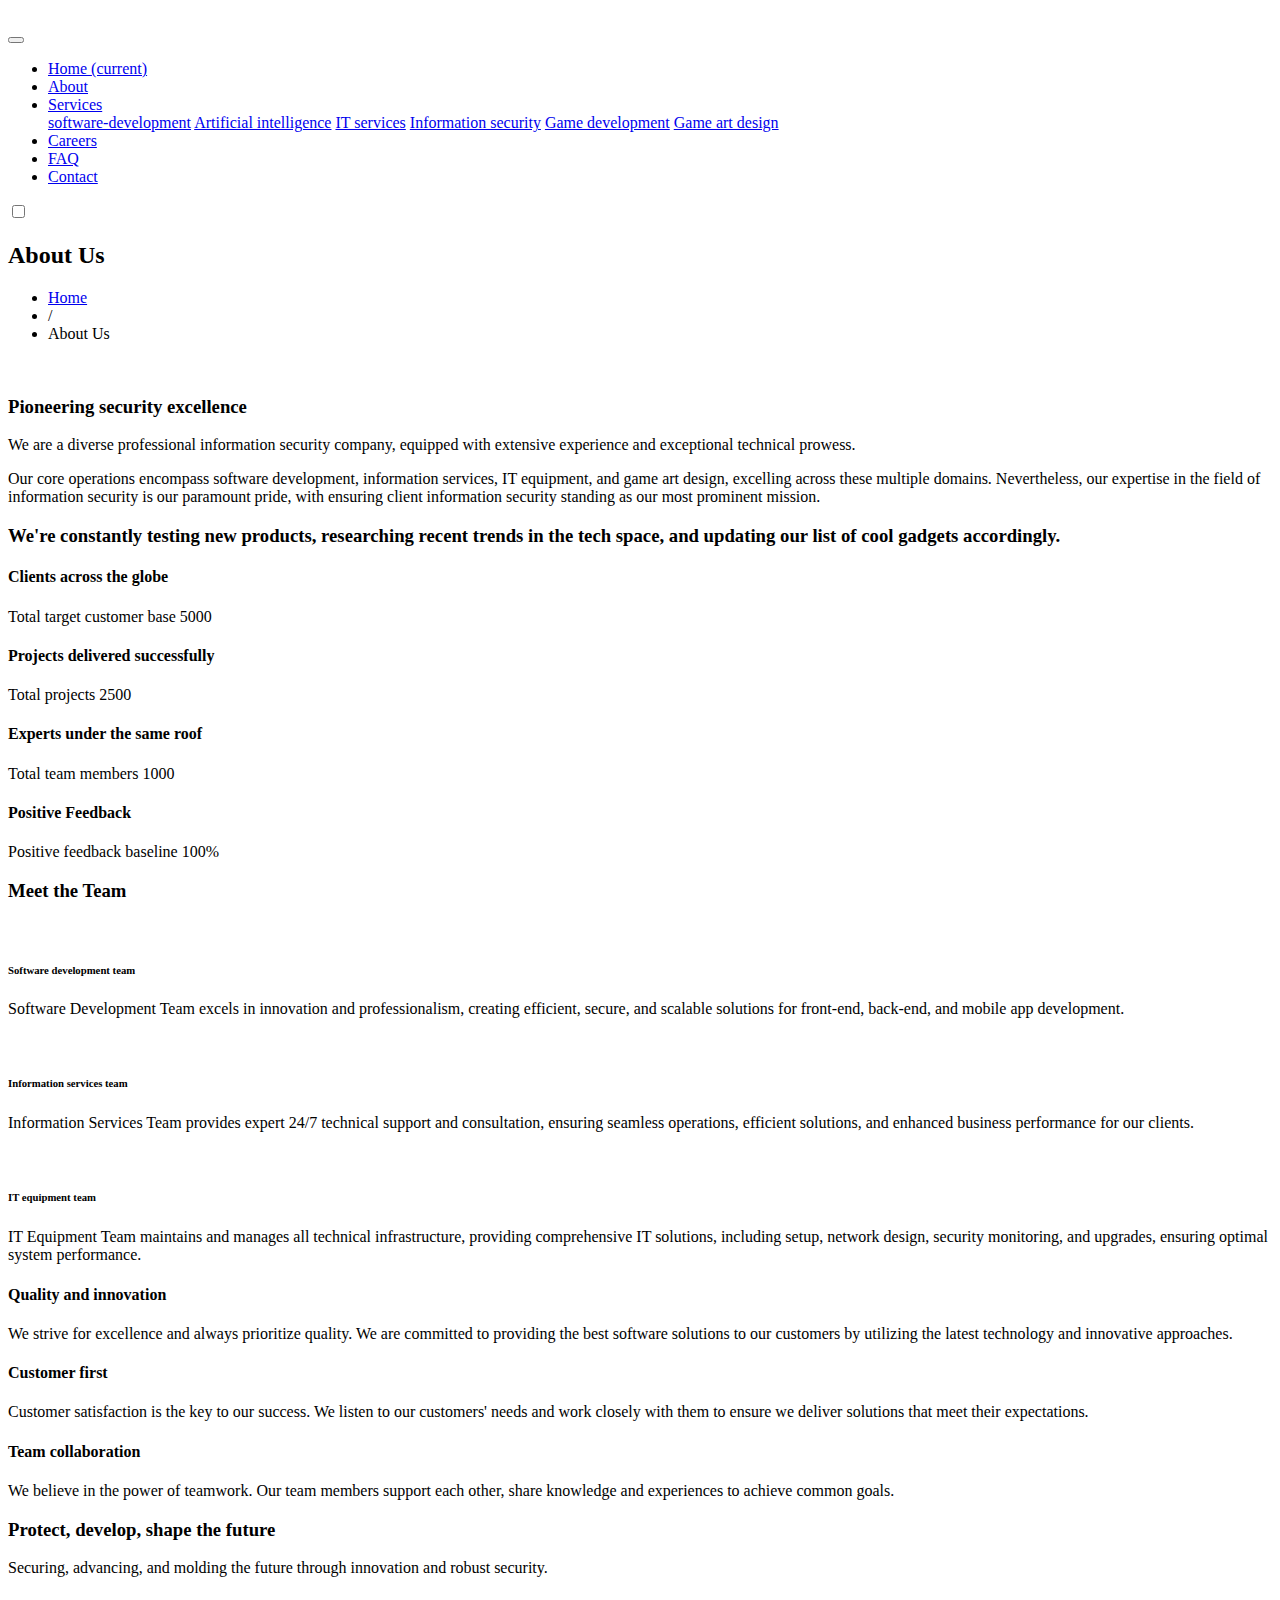
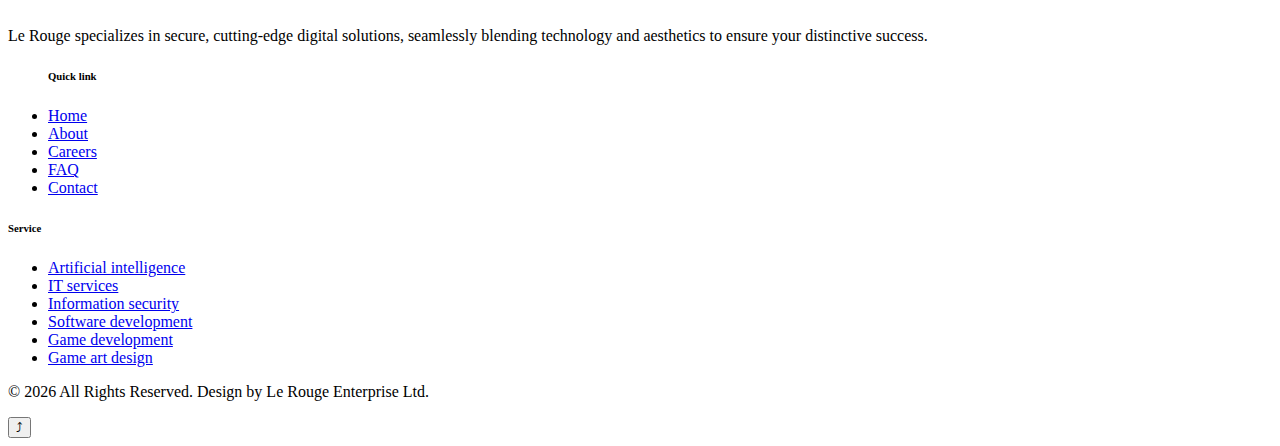
==== about.html @ d83780e4 "Add files via upload" ====
<!doctype html>
<html lang="en">
  <head>
    <!-- Required meta tags -->
    <meta charset="utf-8">
    <meta name="viewport" content="width=device-width, initial-scale=1, shrink-to-fit=no">

    <title>Le rouge enterprise ltd - About</title>
    <link rel="shortcut icon" type="image/x-icon" href="assets/images/favicon.png">
    <link href="https://fonts.googleapis.com/css2?family=Pacifico&display=swap" rel="stylesheet">
    <link href="https://fonts.googleapis.com/css2?family=Kumbh+Sans:wght@300;400;700&display=swap" rel="stylesheet">

    <!-- Template CSS -->
    <link rel="stylesheet" href="assets/css/style-liberty.css">
  </head>
  <body>
<!--header-->
<header id="site-header" class="fixed-top">
  <div class="container">
      <nav class="navbar navbar-expand-lg navbar-dark stroke">

        <div><a class="navbar-brand" href="index.html">
          <img src="assets/images/lr_logo.png" alt="">
          </a></div>

          <!-- if logo is image enable this   
<a class="navbar-brand" href="#index.html">
    <img src="image-path" alt="Your logo" title="Your logo" style="height:35px;" />
</a> -->
          <button class="navbar-toggler collapsed bg-gradient" type="button" data-toggle="collapse"
              data-target="#navbarTogglerDemo02" aria-controls="navbarTogglerDemo02" aria-expanded="false"
              aria-label="Toggle navigation">
              <span class="navbar-toggler-icon fa icon-expand fa-bars"></span>
              <span class="navbar-toggler-icon fa icon-close fa-times"></span>
              </span>
          </button>

          <div class="collapse navbar-collapse" id="navbarTogglerDemo02">
              <ul class="navbar-nav ml-auto mr-5">
                  <li class="nav-item @@home__active">
                      <a class="nav-link" href="index.html">Home <span class="sr-only">(current)</span></a>
                  </li>
                  <li class="nav-item active">
                      <a class="nav-link" href="about.html">About</a>
                  </li>
                  <!-- <li class="nav-item @@services__active">
                    <a class="nav-link" href="services.html">Services</a>
                </li> -->
                  <li class="nav-item dropdown @@services__active">
                      <a class="nav-link dropdown-toggle" href="services.html" id="navbarDropdown" role="button"
                      data-toggle="dropdown" aria-haspopup="true" aria-expanded="false">Services
                      <span class="fa fa-angle-down"></span>
                    </a>
                    <div class="dropdown-menu" aria-labelledby="navbarDropdown">
                      <a class="dropdown-item" href="software-development.html">software-development</a>
                      <a class="dropdown-item" href="artificial-intelligence.html">Artificial intelligence</a>
                       <a class="dropdown-item" href="IT-services.html">IT services</a>
                      <a class="dropdown-item" href="Information-security.html">Information security</a>
                      <a class="dropdown-item" href="game-development.html">Game development</a>
                      <a class="dropdown-item" href="game-art-design.html">Game art design</a>
                  </div>
                  </li>

                  <li class="nav-item @@Careers__active">
                    <a class="nav-link" href="careers.html">Careers</a>
                </li>
  
                <li class="nav-item @@FAQ__active">
                  <a class="nav-link" href="FAQ.html">FAQ</a>
              </li>
  
                    <li class="nav-item @@contact__active">
                        <a class="nav-link" href="contact.html">Contact</a>
                    </li>

                  <!-- <li class="nav-item dropdown @@pages__active">
                      <a class="nav-link dropdown-toggle" href="#" id="navbarDropdown" role="button"
                          data-toggle="dropdown" aria-haspopup="true" aria-expanded="false">
                          Pages <span class="fa fa-angle-down"></span>
                      </a>
                      <div class="dropdown-menu" aria-labelledby="navbarDropdown">
                          <a class="dropdown-item @@b__active" href="blog.html">Blog posts</a>
                          <a class="dropdown-item @@bs__active" href="blog-single.html">Blog single</a>
                           <a class="dropdown-item @@error__active" href="error.html">404</a>
                          <a class="dropdown-item" href="landing-single.html"> Landing page</a>
                      </div>
                  </li> -->

                 
                  <!-- <nav class="ml-lg-3">
                      <div class="search-bar">
                          <form action="#" method="GET" class="search">
                              <input type="search" class="search__input" name="search"
                                  placeholder="Search here.." onload="equalWidth()" required>
                              <span class="fa fa-search search__icon"></span>
                          </form>
                      </div>
                  </nav> -->
              </ul>
          </div>
          <!-- toggle switch for light and dark theme -->

          <div class="mobile-position">
              <nav class="navigation">
                  <div class="theme-switch-wrapper">
                      <label class="theme-switch" for="checkbox">
                          <input type="checkbox" id="checkbox">
                          <div class="mode-container py-1">
                              <i class="gg-sun"></i>
                              <i class="gg-moon"></i>
                          </div>
                      </label>
                  </div>
              </nav>
          </div>
          <!-- //toggle switch for light and dark theme -->
      </nav>
  </div>
</header>

<!--/header-->
<!-- about breadcrumb -->
<section class="w3l-about-breadcrumb">
    <div class="breadcrumb-bg breadcrumb-bg-about py-sm-5 pt-5 pb-4">
        <div class="container pt-lg-5 pt-md-3 py-lg-4 pb-md-3">
            <h2 class="title">About Us</h2>
            <ul class="breadcrumbs-custom-path mt-2">
                <li><a href="index.html">Home</a></li>
                <li class="mx-2">/ </li>
                <li class="active"> About Us </li>
            </ul>
        </div>
    </div>
</section>
<!-- //about breadcrumb -->
<!-- about page about section -->
<!-- <section class="w3l-aboutblock1" id="about">
    <div class="midd-w3 py-5">
        <div class="container py-lg-5 py-md-3 py-2">
            <div class="row">
                <div class="col-lg-6">
                  <div class="position-relative">
                    <img src="assets/images/about.jpg" alt="" class="radius-image-full img-fluid">
                </div>
                </div>
                
                <div class="col-lg-6 mb-lg-0 mb-md-5 mb-5 align-self">
                  <h3 class="title-big mx-0">Pioneering security excellence</h3>
                    <p class="mt-md-4 mt-3">We are a diverse professional information security company, equipped with extensive experience and exceptional technical prowess. </p>
                    <p class="mt-3">Our core operations encompass software development, information services, IT equipment, and game art design, excelling across these multiple domains. Nevertheless, our expertise in the field of information security is our paramount pride, with ensuring client information security standing as our most prominent mission.</p>
                    
               </div>
            </div>
        </div>
    </div>
</section> -->

<section class="w3l-servicesblock w3l-servicesblock1 py-5" id="services">
  <div class="container py-lg-5 py-md-4 py-2">
      <!-- <h3 class="title-big text-center mb-5"> What you will have</h3> -->
      <div class="row">
          <div class="col-lg-6 align-self pr-lg-4">
            <img src="assets/images/about.jpg" alt="" class="radius-image-full img-fluid">
          </div>
          <div class="col-lg-6 mt-lg-0 mt-5 pl-lg-4 align-self">
            <h3 class="title-big mx-0">Pioneering security excellence</h3>
            <p class="mt-md-4 mt-3">We are a diverse professional information security company, equipped with extensive experience and exceptional technical prowess. </p>
            <p class="mt-3">Our core operations encompass software development, information services, IT equipment, and game art design, excelling across these multiple domains. Nevertheless, our expertise in the field of information security is our paramount pride, with ensuring client information security standing as our most prominent mission.</p>
               <!-- <p class="mt-3">Pellen tesque libero ut justo,
                  ultrices in ligula. Semper at. Lorem init ipsum dolor sit amet elit. Dolor ipsum non velit,
                  culpa! Pellen tesque libero ut justo, ultrices in ligula amet dolor sit.</p> -->
          </div>
      </div>
  </div>
</section>
<!-- //about page about section -->
<!-- about page about section -->
<section class="w3l-aboutblock2" id="stats">
    <div class="midd-w3 py-5">
        <div class="container py-lg-5 py-md-3 py-2">
            <div class="row">
                <div class="col-lg-5 mb-lg-0 mb-md-5 mb-4 align-self">
                    <h3 class="title-left mx-0">We're constantly testing new products, researching recent trends in the tech space, and updating our list of cool gadgets accordingly.</h3>
                       <!-- <h4 class="mt-3">Targeted infoSec</h4>
                      <p>Leveraging deep information security expertise, we safeguard data and ensure uninterrupted business operations.</p>

                      <h4 class="mt-3">Diverse expertise</h4>
                      <p>Beyond information security, our offerings span software development, information services, IT equipment, and game art design, providing comprehensive support.</p>

                      <h4 class="pt-lg-2 mt-md-4 mt-3">Outstanding solutions</h4>
                      <p>Our experienced team is dedicated to delivering high-quality solutions tailored to individuals and businesses, guaranteeing customized excellence.</p> -->

                    <!-- <p class="pt-lg-2 mt-md-4 mt-3">Lorem ipsum viverra feugiat. Pellen tesque libero ut justo,
                        ultrices in ligula. Semper at tempufddfel. Lorem ipsum dolor sit amet
                        elit. Non quae, fugiat nihil ad. Lorem ipsum dolor sit amet. Lorem ipsum init
                        dolor sit, amet elit. Dolor ipsum non velit, culpa! elit ut et.</p>
                    <p class="mt-3">Pellen tesque libero ut justo,
                        ultrices in ligula. Semper at. Lorem init ipsum dolor sit amet elit. Dolor ipsum non velit,
                        culpa! Pellen tesque libero ut justo, ultrices in ligula amet dolor sit.</p> -->
                </div>

                <div class="col-lg-1"></div>

                <div class="col-lg-6">
                    <div class="position-relative">
                        <div class="progress-circles">

                            <div class="circle1">
                                <div class="mx-auto" id="progress" data-dimension="200" data-text="60%" data-fontsize="36"
                                    data-percent="60" data-fgcolor="#30B455" data-bgcolor="#eee" data-width="15"
                                    data-bordersize="5" data-animationstep="2"></div>
                                    <div><h4>Clients across the globe</h4>
                                <p class="text-center">Total target customer base 5000</p>
                            </div>
                          </div>

                            <div class="circle1">
                                <div class="mx-auto" id="progress1" data-dimension="200" data-text="80%" data-fontsize="36"
                                    data-percent="80" data-fgcolor="#30B455" data-bgcolor="#eee" data-width="15"
                                    data-bordersize="5" data-animationstep="2"></div>
                                    <div><h4>Projects delivered successfully</h4>
                                <p class="text-center">Total projects 2500</p>
                            </div>
                          </div>

                            <div class="circle1">
                                <div class="mx-auto" id="progress2" data-dimension="200" data-text="58%" data-fontsize="36"
                                    data-percent="58" data-fgcolor="#30B455" data-bgcolor="#eee" data-width="15"
                                    data-bordersize="5" data-animationstep="2"></div>
                                    <div><h4>Experts under the same roof</h4>
                                      <p class="text-center">Total team members 1000</p>
                            </div>
                          </div>

                            <div class="circle1">
                                <div id="progress3" data-dimension="200" data-text="98%" data-fontsize="36"
                                    data-percent="98" data-fgcolor="#30B455" data-bgcolor="#eee" data-width="15"
                                    data-bordersize="5" data-animationstep="2"></div>
                                    <div><h4>Positive Feedback</h4>
                                      <p class="text-center">Positive feedback baseline 100%</p>
                            </div>
                          </div>

                        </div>
                    </div>
                </div>
            </div>
        </div>
    </div>
</section>
<!-- //about page about section -->
<section class="w3l-team py-5" id="team">
    <div class="container py-lg-5 py-md-4 py-2">
        <h3 class="title-big text-center mx-0 mb-lg-5 mb-4">Meet the Team </h3>
        <div class="row team-row">
            <div class="col-lg-4 col-sm-6 team-wrap">
                <div class="team-member">
                    <div class="team-img">
                        <img src="assets/images/team1.png" alt="" class="img-fluid radius-image">
                        <!-- <div class="overlay">
                            <div class="team-details">
                                <p>
                                  With more than 20 years of experience in the field of software development, he is responsible for the company's operations and strategic planning, and strives to provide our customers with excellent solutions.
                                </p>
                                <div class="socials mt-4">
                                    <a href="#"><i class="fa fa-facebook"></i></a>
                                    <a href="#"><i class="fa fa-twitter"></i></a>
                                    <a href="#"><i class="fa fa-google-plus"></i></a>
                                    <a href="#"><i class="fa fa-envelope"></i></a>
                                </div>
                            </div>
                        </div> -->
                    </div>
                    <h6 class="team-title">Software development team</h6>
                    <p>Software Development Team excels in innovation and professionalism, creating efficient, secure, and scalable solutions for front-end, back-end, 
                      and mobile app development.

                    </p>
                </div>
            </div>
            <!-- end team member -->

            <div class="col-lg-4 col-sm-6 team-wrap mt-sm-0 mt-5">
                <div class="team-member">
                    <div class="team-img">
                        <img src="assets/images/team2.png" alt="" class="img-fluid radius-image">
                        <!-- <div class="overlay">
                            <div class="team-details text-center">
                                <p>
                                    Our web design team will spend time with our digital marketing team.
                                </p>
                                <div class="socials mt-4">
                                    <a href="#"><i class="fa fa-facebook"></i></a>
                                    <a href="#"><i class="fa fa-twitter"></i></a>
                                    <a href="#"><i class="fa fa-google-plus"></i></a>
                                    <a href="#"><i class="fa fa-envelope"></i></a>
                                </div>
                            </div>
                        </div> -->
                    </div>
                    <h6 class="team-title">Information services team</h6>
                    <p>Information Services Team provides expert 24/7 technical support and consultation, ensuring seamless operations, efficient solutions, and enhanced business performance for our clients.</p>
                </div>
            </div>
            <!-- end team member -->

            <div class="col-lg-4 col-sm-6 team-wrap mt-lg-0 mt-5">
                <div class="team-member last">
                    <div class="team-img">
                        <img src="assets/images/team3.png" alt="" class="img-fluid radius-image">
                    </div>
                    <h6 class="team-title">IT equipment team</h6>
                    <p>IT Equipment Team maintains and manages all technical infrastructure, providing comprehensive IT solutions, including setup, network design, security monitoring, and upgrades, ensuring optimal system performance.
                    </p>
                </div>
            </div>

            
            <!-- end team member -->

        </div>
    </div>
</section>


<!-- <section class="w3l-bottom-grids-6 py-5" style="background-color: #f8f9fa;" id="bottom">
  <div class="container py-lg-5 py-md-4 py-2">
      <div class="grids-area-hny main-cont-wthree-fea row">
          <div class="col-lg-4 col-md-6 grids-feature">
              <div class="area-box">
                 
                  <h4>Quality and innovation</h4>
                  <p class="">We strive for excellence and always prioritize quality. We are committed to providing the best software solutions to our customers by utilizing the latest technology and innovative approaches.</p>
              </div>
          </div>
          <div class="col-lg-4 col-md-6 grids-feature mt-md-0 mt-5">
              <div class="area-box">
                  <h4 class="title-head">Customer first</h4>
                  <p class="">Vivamus a ligula quam. Ut blandit eu leo non. Duis sed dolor amet ipsum primis in faucibus orci dolor sit et amet.</p>
              </div>
          </div>
          <div class="col-lg-4 col-md-6 grids-feature mt-lg-0 mt-5">
              <div class="area-box">
                  <h4>Team collaboration</h4>
                  <p class="">Vivamus a ligula quam. Ut blandit eu leo non. Duis sed dolor amet ipsum primis in faucibus orci dolor sit et amet.</p>
              </div>
          </div>
      </div>
  </div>
</section> -->

<section class="w3l-servicesblock py-5" id="moreservices">
  <div class="container py-lg-5 py-md-4 py-2">
      <!-- <h3 class="title-big text-center">Training and career development path</h3> -->
      <div class="grids-area-hny main-cont-wthree-fea row">
        
          <div class="col-lg-4 col-md-6 grids-feature pt-lg-4">
              <div class="area-box">
                  <span class="fa fa-balance-scale"></span>
                  <div class="area-box-info">
                      <h4>Quality and innovation</h4>
                      <p class="mt-sm-3 mt-2">We strive for excellence and always prioritize quality. We are committed to providing the best software solutions to our customers by utilizing the latest technology and innovative approaches.</p>
                  </div>
              </div>
          </div>
          <div class="col-lg-4 col-md-6 grids-feature pt-lg-4">
              <div class="area-box">
                  <span class="fa fa-thumbs-o-up "></span>
                  <div class="area-box-info">
                      <h4>Customer first</h4>
                      <p class="mt-sm-3 mt-2">Customer satisfaction is the key to our success. We listen to our customers' needs and work closely with them to ensure we deliver solutions that meet their expectations.</p>
                  </div>
              </div>
          </div>
          <div class="col-lg-4 col-md-6 grids-feature pt-lg-4">
              <div class="area-box">
                  <span class="fa fa-users "></span>
                  <div class="area-box-info">
                      <h4>Team collaboration</h4>
                      <p class="mt-sm-3 mt-2">We believe in the power of teamwork. Our team members support each other, share knowledge and experiences to achieve common goals.</p>
                  </div>
              </div>
          </div>
      </div>
  </div>
</section>


<section class="w3l-testimonials" id="vice-banner">
  <div class="midd-w3 py-7">
      <div class="container py-lg-5 py-md-3">
        <div class="container py-md-5 py-md-4 text-center">
          <div class="row">
            <div class="col-lg-9 col-md-10 mx-auto">
              <div class="subscribe mx-auto">
                <div class="header-section text-center mx-auto">
                  <h3 class="title-big">Protect, develop, shape the future</h3>
                  <p class="mt-2">Securing, advancing, and molding the future through innovation and robust security.</p>
                </div>
              </div>
            </div>
          </div>
        </div>
          </div>
      </div>
</section>


<!-- <section class="w3l-clients py-5" id="clients">
    <div class="call-w3 py-lg-5 py-md-4 py-2">
        <div class="container">
            <h3 class="title-big text-center">Our Clients</h3>
            <div class="company-logos text-center mt-sm-5 mt-4">
                <div class="row logos">
                    <div class="col-lg-2 col-md-3 col-4">
                        <img src="assets/images/brand1.png" alt="" class="img-fluid">
                    </div>
                    <div class="col-lg-2 col-md-3 col-4">
                        <img src="assets/images/brand2.png" alt="" class="img-fluid">
                    </div>
                    <div class="col-lg-2 col-md-3 col-4">
                        <img src="assets/images/brand3.png" alt="" class="img-fluid">
                    </div>
                    <div class="col-lg-2 col-md-3 col-4 mt-md-0 mt-4">
                        <img src="assets/images/brand4.png" alt="" class="img-fluid">
                    </div>
                    <div class="col-lg-2 col-md-3 col-4 mt-lg-0 mt-4">
                        <img src="assets/images/brand5.png" alt="" class="img-fluid">
                    </div>
                    <div class="col-lg-2 col-md-3 col-4 mt-lg-0 mt-4">
                        <img src="assets/images/brand6.png" alt="" class="img-fluid">
                    </div>
                    <div class="col-lg-2 col-md-3 col-4 mt-4">
                        <img src="assets/images/brand3.png" alt="" class="img-fluid">
                    </div>
                    <div class="col-lg-2 col-md-3 col-4 mt-4">
                        <img src="assets/images/brand6.png" alt="" class="img-fluid">
                    </div>
                    <div class="col-lg-2 col-md-3 col-4 mt-4">
                        <img src="assets/images/brand5.png" alt="" class="img-fluid">
                    </div>
                    <div class="col-lg-2 col-md-3 col-4 mt-4">
                        <img src="assets/images/brand1.png" alt="" class="img-fluid">
                    </div>
                    <div class="col-lg-2 col-md-3 col-4 mt-4">
                        <img src="assets/images/brand2.png" alt="" class="img-fluid">
                    </div>
                    <div class="col-lg-2 col-md-3 col-4 mt-4">
                        <img src="assets/images/brand4.png" alt="" class="img-fluid">
                    </div>
                </div>
            </div>
        </div>
    </div>
</section> -->
  <!-- footer -->
  <section class="w3l-footer-29-main">
    <div class="footer-29 py-5">
      <div class="container py-lg-4">
        <div class="row footer-top-29">
          <div class="col-lg-3 col-md-6 col-sm-7 footer-list-29 footer-1 pr-lg-5">
            <div class="footer-logo mb-4">
             <a class="navbar-brand" href="index.html">
                <img src="assets/images/lr_logo_w.png" alt="">
                </a>
              <!-- <a class="navbar-brand" href="index.html">
                Web service</a> -->
            </div>
           
            <!-- <div class="main-social-footer-29 mt-4">
              <a href="#facebook" class="facebook"><span class="fa fa-facebook"></span></a>
              <a href="#twitter" class="twitter"><span class="fa fa-twitter"></span></a>
              <a href="#instagram" class="instagram"><span class="fa fa-instagram"></span></a>
              <a href="#linkedin" class="linkedin"><span class="fa fa-linkedin"></span></a>
            </div> -->
          </div>

          <div class="col-lg-4 col-md-6 col-sm-7 footer-list-29 footer-1 pr-lg-5">
            <p>Le Rouge specializes in secure, cutting-edge digital solutions, seamlessly blending technology and aesthetics to ensure your distinctive success.</p>
          </div>

          <div class="col-lg-2 col-md-6 col-sm-5 col-6 footer-list-29 footer-2 mt-sm-0 mt-5">
            <ul>
              <h6 class="footer-title-29">Quick link</h6>
              <li><a href="index.html">Home</a></li>
              <li><a href="about.html"> About</a></li>
              <li><a href="careers.html">Careers</a></li>
              <li><a href="FAQ.html">FAQ</a></li>
              <li><a href="contact.html">Contact</a></li>
            </ul>
          </div>

          <div class="col-lg-3 col-md-6 col-sm-5 col-6 footer-list-29 footer-3 mt-lg-0 mt-5">
            <h6 class="footer-title-29">Service</h6>
            <ul>
              <li><a href="artificial-intelligence.html">Artificial intelligence</a></li>
              <li><a href="IT-services.html">IT services</a></li>
              <li><a href="Information-security.html">Information security</a></li>
              <li><a href="software-development.html">Software development</a></li>
              <li><a href="game-development.html">Game development</a></li>
              <li><a href="game-art-design.html">Game art design</a></li>
            </ul>
          </div>
    </div>
  </div></div>
  <!-- copyright -->
  <section class="w3l-copyright text-center">
    <div class="container">
      <p>
        ©
        <script>document.write(new Date().getFullYear())</script>
        All Rights Reserved. Design by Le Rouge Enterprise Ltd.</p>
      <!-- <p class="copy-footer-29">© Web Service. All rights reserved. <a target="_blank" href="http://www.mobanwang.com/" title="网页模板">网页模板</a></p> -->
    </div>

    <!-- move top -->
    <button onclick="topFunction()" id="movetop" title="Go to top">
      &#10548;
    </button>
    <script>
      // When the user scrolls down 20px from the top of the document, show the button
      window.onscroll = function () {
        scrollFunction()
      };

      function scrollFunction() {
        if (document.body.scrollTop > 20 || document.documentElement.scrollTop > 20) {
          document.getElementById("movetop").style.display = "block";
        } else {
          document.getElementById("movetop").style.display = "none";
        }
      }

      // When the user clicks on the button, scroll to the top of the document
      function topFunction() {
        document.body.scrollTop = 0;
        document.documentElement.scrollTop = 0;
      }
    </script>
    <!-- /move top -->
  </section>
  <!-- //copyright -->
</section>
<!-- //footer -->

  <script src="assets/js/jquery-3.3.1.min.js"></script> <!-- Common jquery plugin -->

  <script src="assets/js/theme-change.js"></script><!-- theme switch js (light and dark)-->

<script src="assets/js/circles.js"></script>

<!-- owlcarousel -->
<script src="assets/js/owl.carousel.js"></script>

<!-- script for tesimonials carousel slider -->
<script>
  $(document).ready(function () {
    $("#owl-demo1").owlCarousel({
      loop: true,
      nav: false,
      margin: 50,
      responsiveClass: true,
      responsive: {
        0: {
          items: 1,
          nav: false
        },
        992: {
          items: 2,
          nav: false
        }
      }
    })
  })
</script>
<!-- //script for tesimonials carousel slider -->

  <!-- faq -->
  <script>
    const items = document.querySelectorAll(".accordion button");

    function toggleAccordion() {
      const itemToggle = this.getAttribute('aria-expanded');

      for (i = 0; i < items.length; i++) {
        items[i].setAttribute('aria-expanded', 'false');
      }

      if (itemToggle == 'false') {
        this.setAttribute('aria-expanded', 'true');
      }
    }

    items.forEach(item => item.addEventListener('click', toggleAccordion));
  </script>
  <!-- //faq -->

  <!--/MENU-JS-->
  <script>
    $(window).on("scroll", function () {
      var scroll = $(window).scrollTop();

      if (scroll >= 80) {
        $("#site-header").addClass("nav-fixed");
      } else {
        $("#site-header").removeClass("nav-fixed");
      }
    });

    //Main navigation Active Class Add Remove
    $(".navbar-toggler").on("click", function () {
      $("header").toggleClass("active");
    });
    $(document).on("ready", function () {
      if ($(window).width() > 991) {
        $("header").removeClass("active");
      }
      $(window).on("resize", function () {
        if ($(window).width() > 991) {
          $("header").removeClass("active");
        }
      });
    });
  </script>
  <!--//MENU-JS-->

  <!-- disable body scroll which navbar is in active -->
  <script>
    $(function () {
      $('.navbar-toggler').click(function () {
        $('body').toggleClass('noscroll');
      })
    });
  </script>
  <!-- //disable body scroll which navbar is in active -->

  <!--bootstrap-->
  <script src="assets/js/bootstrap.min.js"></script>
  <!-- //bootstrap-->

  
</body>

  </html>
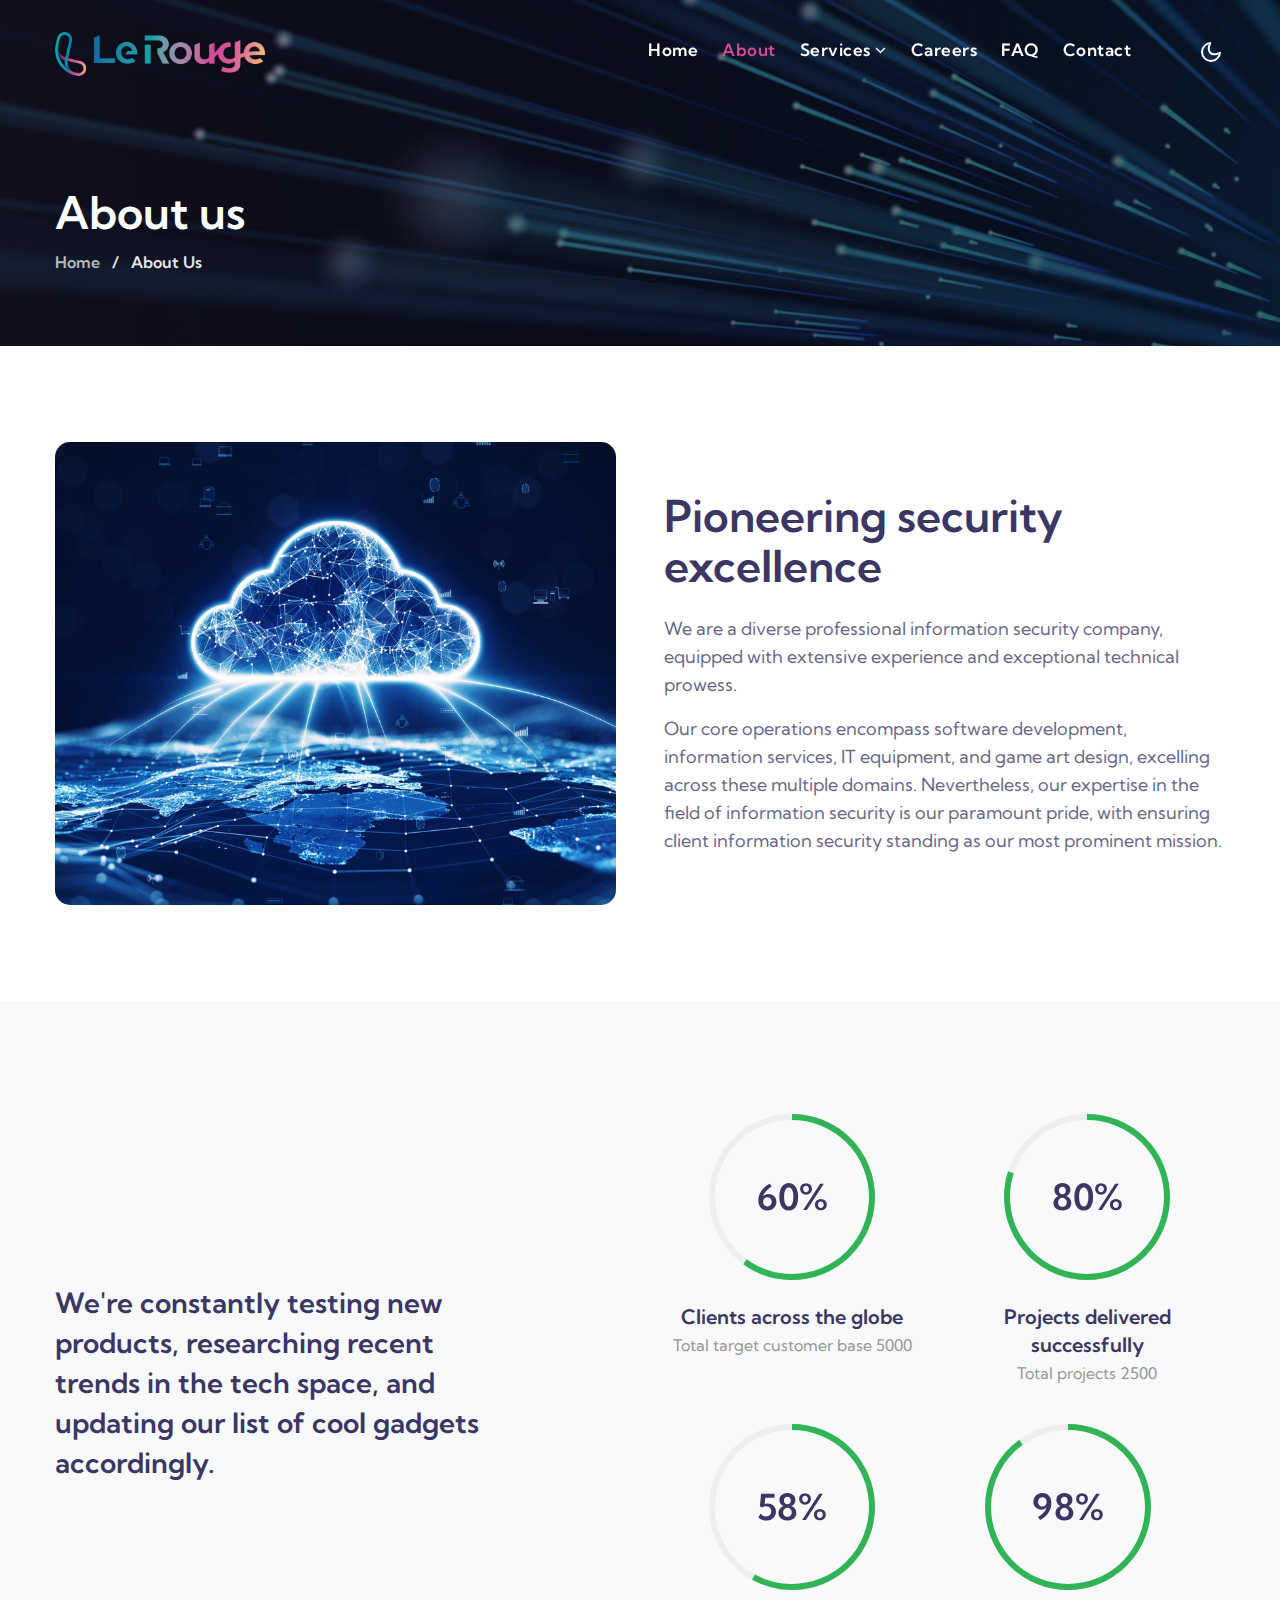
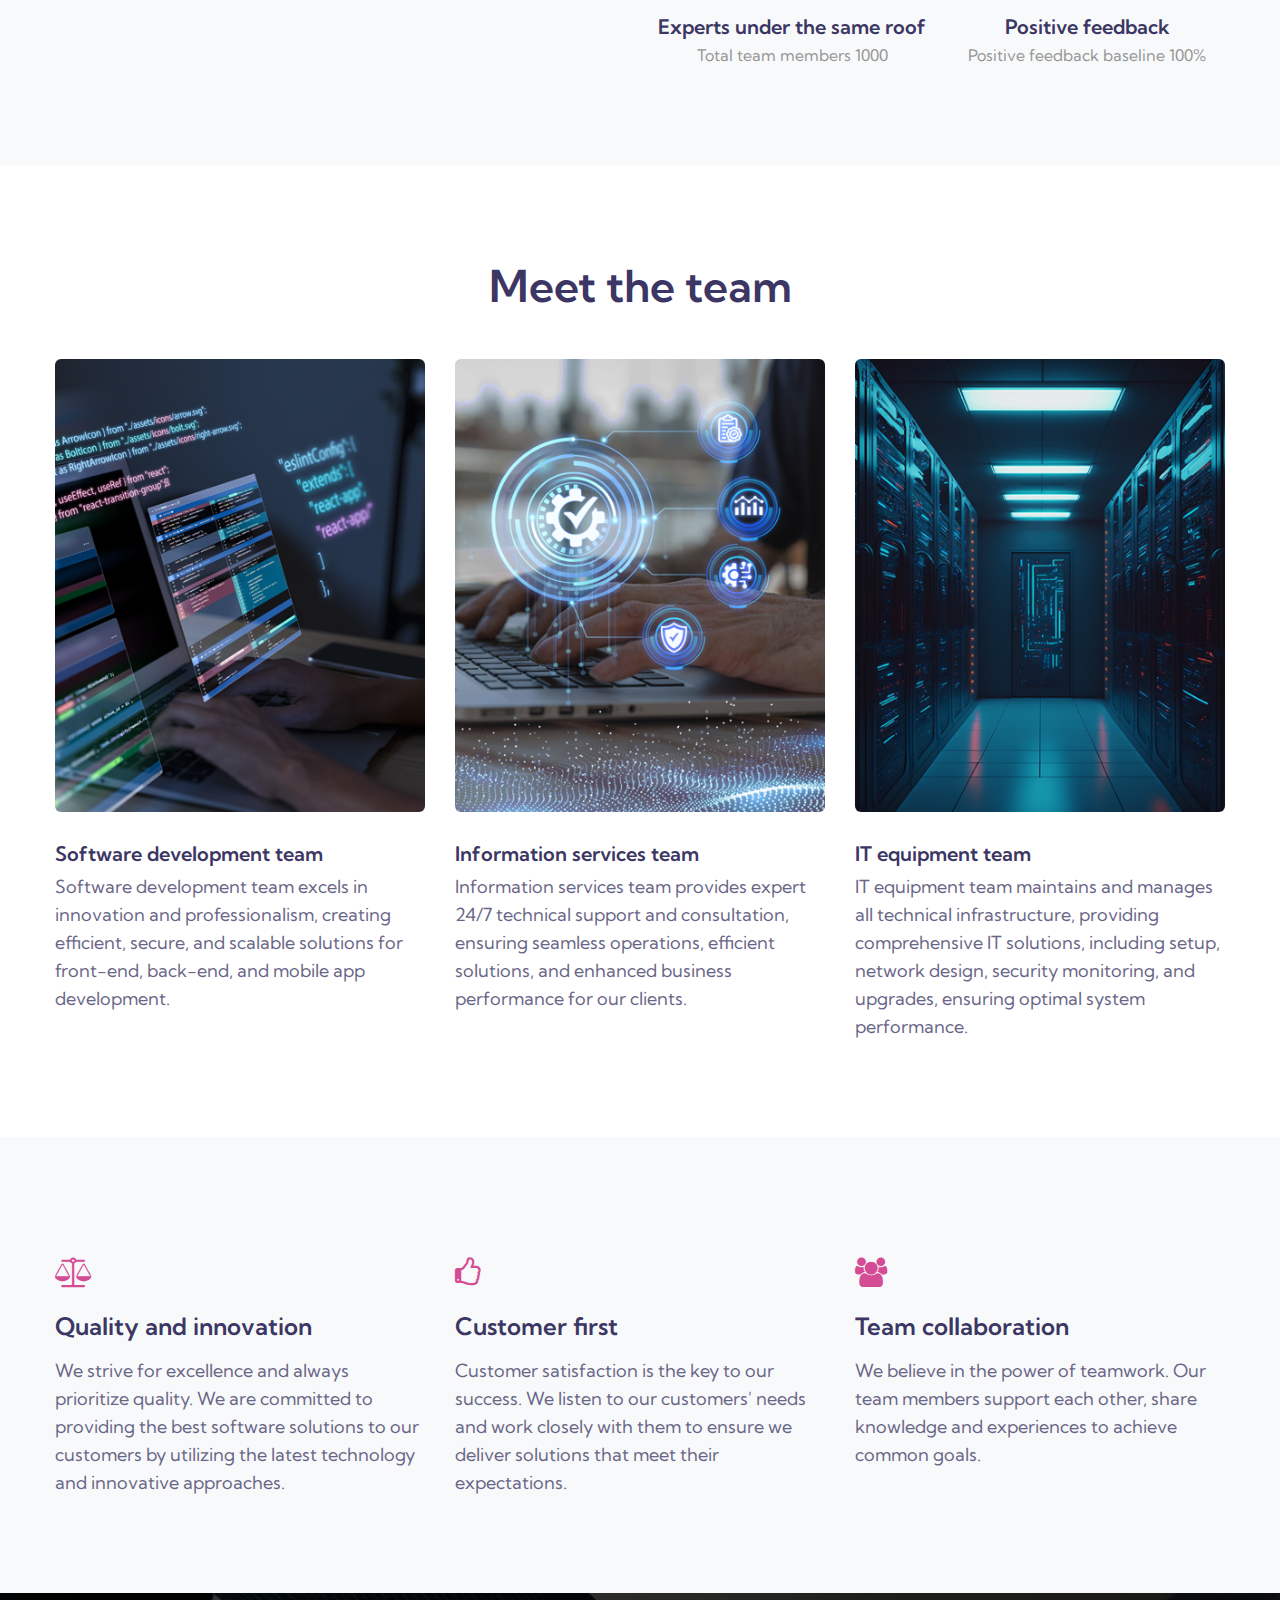
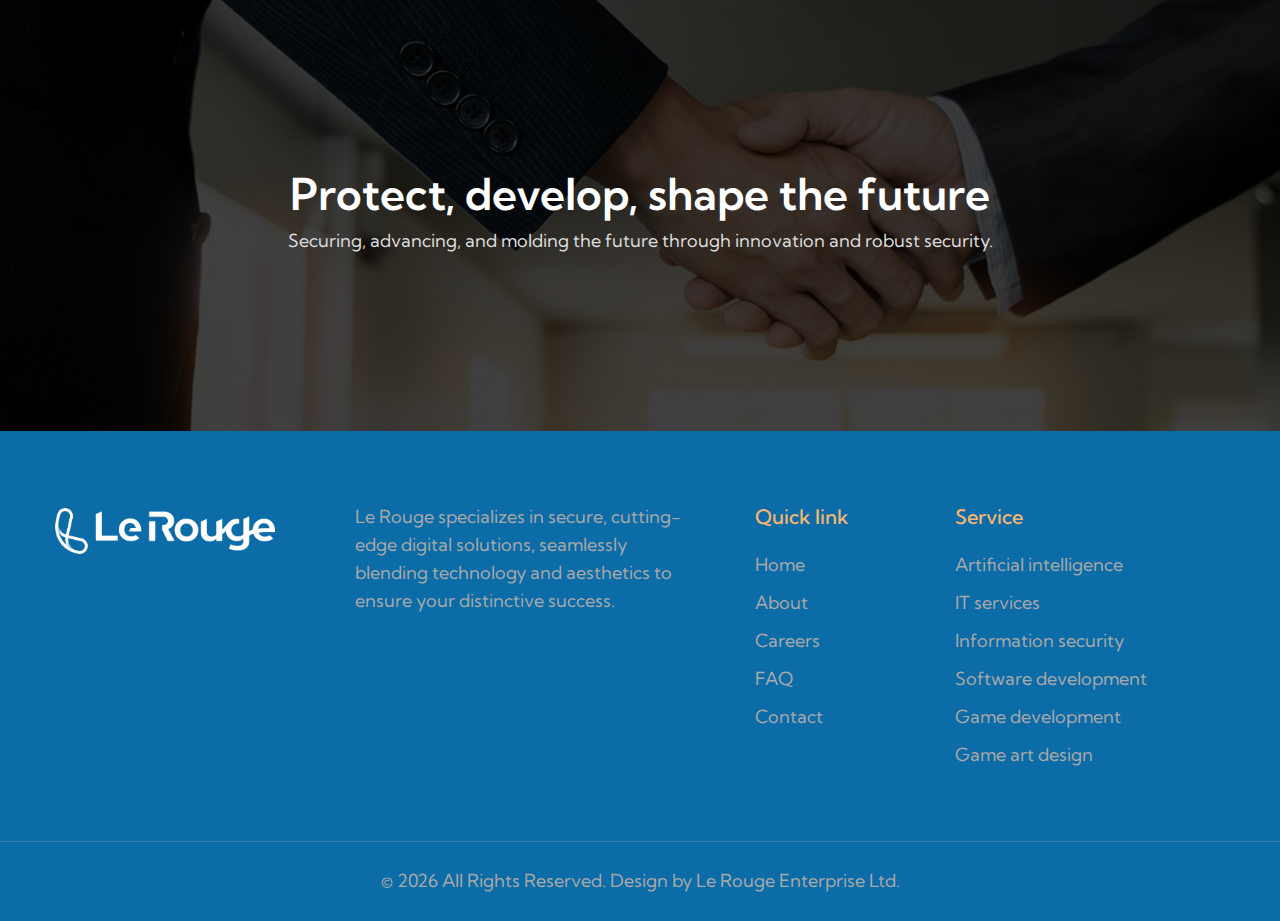
==== commit 25ae9a47: "Add files via upload" ====
--- a/about.html
+++ b/about.html
@@ -52,10 +52,10 @@
                       <span class="fa fa-angle-down"></span>
                     </a>
                     <div class="dropdown-menu" aria-labelledby="navbarDropdown">
-                      <a class="dropdown-item" href="software-development.html">software-development</a>
                       <a class="dropdown-item" href="artificial-intelligence.html">Artificial intelligence</a>
-                       <a class="dropdown-item" href="IT-services.html">IT services</a>
+                      <a class="dropdown-item" href="IT-services.html">IT services</a>
                       <a class="dropdown-item" href="Information-security.html">Information security</a>
+                      <a class="dropdown-item" href="software-development.html">Software development</a>
                       <a class="dropdown-item" href="game-development.html">Game development</a>
                       <a class="dropdown-item" href="game-art-design.html">Game art design</a>
                   </div>
@@ -123,11 +123,11 @@
 <section class="w3l-about-breadcrumb">
     <div class="breadcrumb-bg breadcrumb-bg-about py-sm-5 pt-5 pb-4">
         <div class="container pt-lg-5 pt-md-3 py-lg-4 pb-md-3">
-            <h2 class="title">About Us</h2>
+            <h2 class="title">About us</h2>
             <ul class="breadcrumbs-custom-path mt-2">
                 <li><a href="index.html">Home</a></li>
                 <li class="mx-2">/ </li>
-                <li class="active"> About Us </li>
+                <li class="active"> About us </li>
             </ul>
         </div>
     </div>
@@ -236,7 +236,7 @@
                                 <div id="progress3" data-dimension="200" data-text="98%" data-fontsize="36"
                                     data-percent="98" data-fgcolor="#30B455" data-bgcolor="#eee" data-width="15"
                                     data-bordersize="5" data-animationstep="2"></div>
-                                    <div><h4>Positive Feedback</h4>
+                                    <div><h4>Positive feedback</h4>
                                       <p class="text-center">Positive feedback baseline 100%</p>
                             </div>
                           </div>
@@ -251,7 +251,7 @@
 <!-- //about page about section -->
 <section class="w3l-team py-5" id="team">
     <div class="container py-lg-5 py-md-4 py-2">
-        <h3 class="title-big text-center mx-0 mb-lg-5 mb-4">Meet the Team </h3>
+        <h3 class="title-big text-center mx-0 mb-lg-5 mb-4">Meet the team </h3>
         <div class="row team-row">
             <div class="col-lg-4 col-sm-6 team-wrap">
                 <div class="team-member">
@@ -272,7 +272,7 @@
                         </div> -->
                     </div>
                     <h6 class="team-title">Software development team</h6>
-                    <p>Software Development Team excels in innovation and professionalism, creating efficient, secure, and scalable solutions for front-end, back-end, 
+                    <p>Software development team excels in innovation and professionalism, creating efficient, secure, and scalable solutions for front-end, back-end, 
                       and mobile app development.
 
                     </p>
@@ -299,7 +299,7 @@
                         </div> -->
                     </div>
                     <h6 class="team-title">Information services team</h6>
-                    <p>Information Services Team provides expert 24/7 technical support and consultation, ensuring seamless operations, efficient solutions, and enhanced business performance for our clients.</p>
+                    <p>Information services team provides expert 24/7 technical support and consultation, ensuring seamless operations, efficient solutions, and enhanced business performance for our clients.</p>
                 </div>
             </div>
             <!-- end team member -->
@@ -310,7 +310,7 @@
                         <img src="assets/images/team3.png" alt="" class="img-fluid radius-image">
                     </div>
                     <h6 class="team-title">IT equipment team</h6>
-                    <p>IT Equipment Team maintains and manages all technical infrastructure, providing comprehensive IT solutions, including setup, network design, security monitoring, and upgrades, ensuring optimal system performance.
+                    <p>IT equipment team maintains and manages all technical infrastructure, providing comprehensive IT solutions, including setup, network design, security monitoring, and upgrades, ensuring optimal system performance.
                     </p>
                 </div>
             </div>
--- a/assets/css/style-liberty.css
+++ b/assets/css/style-liberty.css
@@ -0,0 +1,12667 @@
+@charset "UTF-8";
+/*--
+Author: W3layouts
+Author URL: http://w3layouts.com
+--*/
+/*!
+ * Bootstrap v4.4.1 (https://getbootstrap.com/)
+ * Copyright 2011-2019 The Bootstrap Authors
+ * Copyright 2011-2019 Twitter, Inc.
+ * Licensed under MIT (https://github.com/twbs/bootstrap/blob/master/LICENSE)
+ */
+:root {
+  --blue: #007bff;
+  --indigo: #6610f2;
+  --purple: #6f42c1;
+  --pink: #e83e8c;
+  --red: #dc3545;
+  --orange: #fd7e14;
+  --yellow: #ffc107;
+  --green: #28a745;
+  --teal: #20c997;
+  --cyan: #17a2b8;
+  --white: #fff;
+  --gray: #6c757d;
+  --gray-dark: #343a40;
+  --primary: #ff668a;
+  --secondary: #6c757d;
+  --success: #28a745;
+  --info: #17a2b8;
+  --warning: #ffc107;
+  --danger: #dc3545;
+  --light: #f8f9fa;
+  --dark: #343a40;
+  --breakpoint-xs: 0;
+  --breakpoint-sm: 576px;
+  --breakpoint-md: 768px;
+  --breakpoint-lg: 992px;
+  --breakpoint-xl: 1200px;
+  --font-family-sans-serif: -apple-system, BlinkMacSystemFont, "Segoe UI", Roboto, "Helvetica Neue", Arial, "Noto Sans", sans-serif, "Apple Color Emoji", "Segoe UI Emoji", "Segoe UI Symbol", "Noto Color Emoji";
+  --font-family-monospace: SFMono-Regular, Menlo, Monaco, Consolas, "Liberation Mono", "Courier New", monospace; }
+
+*,
+*::before,
+*::after {
+  box-sizing: border-box; }
+
+html {
+  font-family: sans-serif;
+  line-height: 1.15;
+  -webkit-text-size-adjust: 100%;
+  -webkit-tap-highlight-color: rgba(0, 0, 0, 0); }
+
+article, aside, figcaption, figure, footer, header, hgroup, main, nav, section {
+  display: block; }
+
+body {
+  margin: 0;
+  font-family: -apple-system, BlinkMacSystemFont, "Segoe UI", Roboto, "Helvetica Neue", Arial, "Noto Sans", sans-serif, "Apple Color Emoji", "Segoe UI Emoji", "Segoe UI Symbol", "Noto Color Emoji";
+  font-size: 1rem;
+  font-weight: 400;
+  line-height: 1.5;
+  color: #212529;
+  text-align: left;
+  background-color: #fff; }
+
+[tabindex="-1"]:focus:not(:focus-visible) {
+  outline: 0 !important; }
+
+hr {
+  box-sizing: content-box;
+  height: 0;
+  overflow: visible; }
+
+h1, h2, h3, h4, h5, h6 {
+  margin-top: 0;
+  margin-bottom: 0.5rem; }
+
+p {
+  margin-top: 0;
+  margin-bottom: 1rem; }
+
+abbr[title],
+abbr[data-original-title] {
+  text-decoration: underline;
+  -webkit-text-decoration: underline dotted;
+          text-decoration: underline dotted;
+  cursor: help;
+  border-bottom: 0;
+  -webkit-text-decoration-skip-ink: none;
+          text-decoration-skip-ink: none; }
+
+address {
+  margin-bottom: 1rem;
+  font-style: normal;
+  line-height: inherit; }
+
+ol,
+ul,
+dl {
+  margin-top: 0;
+  margin-bottom: 1rem; }
+
+ol ol,
+ul ul,
+ol ul,
+ul ol {
+  margin-bottom: 0; }
+
+dt {
+  font-weight: 700; }
+
+dd {
+  margin-bottom: .5rem;
+  margin-left: 0; }
+
+blockquote {
+  margin: 0 0 1rem; }
+
+b,
+strong {
+  font-weight: bolder; }
+
+small {
+  font-size: 80%; }
+
+sub,
+sup {
+  position: relative;
+  font-size: 75%;
+  line-height: 0;
+  vertical-align: baseline; }
+
+sub {
+  bottom: -.25em; }
+
+sup {
+  top: -.5em; }
+
+a {
+  color: #ff668a;
+  text-decoration: none;
+  background-color: transparent; }
+  a:hover {
+    color: #ff1a50;
+    text-decoration: underline; }
+
+a:not([href]) {
+  color: inherit;
+  text-decoration: none; }
+  a:not([href]):hover {
+    color: inherit;
+    text-decoration: none; }
+
+pre,
+code,
+kbd,
+samp {
+  font-family: SFMono-Regular, Menlo, Monaco, Consolas, "Liberation Mono", "Courier New", monospace;
+  font-size: 1em; }
+
+pre {
+  margin-top: 0;
+  margin-bottom: 1rem;
+  overflow: auto; }
+
+figure {
+  margin: 0 0 1rem; }
+
+img {
+  vertical-align: middle;
+  border-style: none; }
+
+svg {
+  overflow: hidden;
+  vertical-align: middle; }
+
+table {
+  border-collapse: collapse; }
+
+caption {
+  padding-top: 0.75rem;
+  padding-bottom: 0.75rem;
+  color: #6c757d;
+  text-align: left;
+  caption-side: bottom; }
+
+th {
+  text-align: inherit; }
+
+label {
+  display: inline-block;
+  margin-bottom: 0.5rem; }
+
+button {
+  border-radius: 0; }
+
+button:focus {
+  outline: 1px dotted;
+  outline: 5px auto -webkit-focus-ring-color; }
+
+input,
+button,
+select,
+optgroup,
+textarea {
+  margin: 0;
+  font-family: inherit;
+  font-size: inherit;
+  line-height: inherit; }
+
+button,
+input {
+  overflow: visible; }
+
+button,
+select {
+  text-transform: none; }
+
+select {
+  word-wrap: normal; }
+
+button,
+[type="button"],
+[type="reset"],
+[type="submit"] {
+  -webkit-appearance: button; }
+
+button:not(:disabled),
+[type="button"]:not(:disabled),
+[type="reset"]:not(:disabled),
+[type="submit"]:not(:disabled) {
+  cursor: pointer; }
+
+button::-moz-focus-inner,
+[type="button"]::-moz-focus-inner,
+[type="reset"]::-moz-focus-inner,
+[type="submit"]::-moz-focus-inner {
+  padding: 0;
+  border-style: none; }
+
+input[type="radio"],
+input[type="checkbox"] {
+  box-sizing: border-box;
+  padding: 0; }
+
+input[type="date"],
+input[type="time"],
+input[type="datetime-local"],
+input[type="month"] {
+  -webkit-appearance: listbox; }
+
+textarea {
+  overflow: auto;
+  resize: vertical; }
+
+fieldset {
+  min-width: 0;
+  padding: 0;
+  margin: 0;
+  border: 0; }
+
+legend {
+  display: block;
+  width: 100%;
+  max-width: 100%;
+  padding: 0;
+  margin-bottom: .5rem;
+  font-size: 1.5rem;
+  line-height: inherit;
+  color: inherit;
+  white-space: normal; }
+  @media (max-width: 1200px) {
+    legend {
+      font-size: calc(1.275rem + 0.3vw) ; } }
+
+progress {
+  vertical-align: baseline; }
+
+[type="number"]::-webkit-inner-spin-button,
+[type="number"]::-webkit-outer-spin-button {
+  height: auto; }
+
+[type="search"] {
+  outline-offset: -2px;
+  -webkit-appearance: none; }
+
+[type="search"]::-webkit-search-decoration {
+  -webkit-appearance: none; }
+
+::-webkit-file-upload-button {
+  font: inherit;
+  -webkit-appearance: button; }
+
+output {
+  display: inline-block; }
+
+summary {
+  display: list-item;
+  cursor: pointer; }
+
+template {
+  display: none; }
+
+[hidden] {
+  display: none !important; }
+
+h1, h2, h3, h4, h5, h6,
+.h1, .h2, .h3, .h4, .h5, .h6 {
+  margin-bottom: 0.5rem;
+  font-weight: 500;
+  line-height: 1.2; }
+
+h1, .h1 {
+  font-size: 2.5rem; }
+  @media (max-width: 1200px) {
+    h1, .h1 {
+      font-size: calc(1.375rem + 1.5vw) ; } }
+
+h2, .h2 {
+  font-size: 2rem; }
+  @media (max-width: 1200px) {
+    h2, .h2 {
+      font-size: calc(1.325rem + 0.9vw) ; } }
+
+h3, .h3 {
+  font-size: 1.75rem; }
+  @media (max-width: 1200px) {
+    h3, .h3 {
+      font-size: calc(1.3rem + 0.6vw) ; } }
+
+h4, .h4 {
+  font-size: 1.5rem; }
+  @media (max-width: 1200px) {
+    h4, .h4 {
+      font-size: calc(1.275rem + 0.3vw) ; } }
+
+h5, .h5 {
+  font-size: 1.25rem; }
+
+h6, .h6 {
+  font-size: 1rem; }
+
+.lead {
+  font-size: 1.25rem;
+  font-weight: 300; }
+
+.display-1 {
+  font-size: 6rem;
+  font-weight: 300;
+  line-height: 1.2; }
+  @media (max-width: 1200px) {
+    .display-1 {
+      font-size: calc(1.725rem + 5.7vw) ; } }
+
+.display-2 {
+  font-size: 5.5rem;
+  font-weight: 300;
+  line-height: 1.2; }
+  @media (max-width: 1200px) {
+    .display-2 {
+      font-size: calc(1.675rem + 5.1vw) ; } }
+
+.display-3 {
+  font-size: 4.5rem;
+  font-weight: 300;
+  line-height: 1.2; }
+  @media (max-width: 1200px) {
+    .display-3 {
+      font-size: calc(1.575rem + 3.9vw) ; } }
+
+.display-4 {
+  font-size: 3.5rem;
+  font-weight: 300;
+  line-height: 1.2; }
+  @media (max-width: 1200px) {
+    .display-4 {
+      font-size: calc(1.475rem + 2.7vw) ; } }
+
+hr {
+  margin-top: 1rem;
+  margin-bottom: 1rem;
+  border: 0;
+  border-top: 1px solid rgba(0, 0, 0, 0.1); }
+
+small,
+.small {
+  font-size: 80%;
+  font-weight: 400; }
+
+mark,
+.mark {
+  padding: 0.2em;
+  background-color: #fcf8e3; }
+
+.list-unstyled {
+  padding-left: 0;
+  list-style: none; }
+
+.list-inline {
+  padding-left: 0;
+  list-style: none; }
+
+.list-inline-item {
+  display: inline-block; }
+  .list-inline-item:not(:last-child) {
+    margin-right: 0.5rem; }
+
+.initialism {
+  font-size: 90%;
+  text-transform: uppercase; }
+
+.blockquote {
+  margin-bottom: 1rem;
+  font-size: 1.25rem; }
+
+.blockquote-footer {
+  display: block;
+  font-size: 80%;
+  color: #6c757d; }
+  .blockquote-footer::before {
+    content: "\2014\00A0"; }
+
+.img-fluid {
+  max-width: 100%;
+  height: auto; }
+
+.img-thumbnail {
+  padding: 0.25rem;
+  background-color: #fff;
+  border: 1px solid #dee2e6;
+  border-radius: 0.25rem;
+  max-width: 100%;
+  height: auto; }
+
+.figure {
+  display: inline-block; }
+
+.figure-img {
+  margin-bottom: 0.5rem;
+  line-height: 1; }
+
+.figure-caption {
+  font-size: 90%;
+  color: #6c757d; }
+
+code {
+  font-size: 87.5%;
+  color: #e83e8c;
+  word-wrap: break-word; }
+  a > code {
+    color: inherit; }
+
+kbd {
+  padding: 0.2rem 0.4rem;
+  font-size: 87.5%;
+  color: #fff;
+  background-color: #212529;
+  border-radius: 0.2rem; }
+  kbd kbd {
+    padding: 0;
+    font-size: 100%;
+    font-weight: 700; }
+
+pre {
+  display: block;
+  font-size: 87.5%;
+  color: #212529; }
+  pre code {
+    font-size: inherit;
+    color: inherit;
+    word-break: normal; }
+
+.pre-scrollable {
+  max-height: 340px;
+  overflow-y: scroll; }
+
+.container {
+  width: 100%;
+  padding-right: 15px;
+  padding-left: 15px;
+  margin-right: auto;
+  margin-left: auto; }
+  @media (min-width: 576px) {
+    .container {
+      max-width: 540px; } }
+  @media (min-width: 768px) {
+    .container {
+      max-width: 720px; } }
+  @media (min-width: 992px) {
+    .container {
+      max-width: 960px; } }
+  @media (min-width: 1200px) {
+    .container {
+      max-width: 1140px; } }
+
+.container-fluid, .container-sm, .container-md, .container-lg, .container-xl {
+  width: 100%;
+  padding-right: 15px;
+  padding-left: 15px;
+  margin-right: auto;
+  margin-left: auto; }
+
+@media (min-width: 576px) {
+  .container, .container-sm {
+    max-width: 540px; } }
+
+@media (min-width: 768px) {
+  .container, .container-sm, .container-md {
+    max-width: 720px; } }
+
+@media (min-width: 992px) {
+  .container, .container-sm, .container-md, .container-lg {
+    max-width: 960px; } }
+
+@media (min-width: 1200px) {
+  .container, .container-sm, .container-md, .container-lg, .container-xl {
+    max-width: 1140px; } }
+
+.row {
+  display: flex;
+  flex-wrap: wrap;
+  margin-right: -15px;
+  margin-left: -15px; }
+
+.no-gutters {
+  margin-right: 0;
+  margin-left: 0; }
+  .no-gutters > .col,
+  .no-gutters > [class*="col-"] {
+    padding-right: 0;
+    padding-left: 0; }
+
+.col-1, .col-2, .col-3, .col-4, .col-5, .col-6, .col-7, .col-8, .col-9, .col-10, .col-11, .col-12, .col,
+.col-auto, .col-sm-1, .col-sm-2, .col-sm-3, .col-sm-4, .col-sm-5, .col-sm-6, .col-sm-7, .col-sm-8, .col-sm-9, .col-sm-10, .col-sm-11, .col-sm-12, .col-sm,
+.col-sm-auto, .col-md-1, .col-md-2, .col-md-3, .col-md-4, .col-md-5, .col-md-6, .col-md-7, .col-md-8, .col-md-9, .col-md-10, .col-md-11, .col-md-12, .col-md,
+.col-md-auto, .col-lg-1, .col-lg-2, .col-lg-3, .col-lg-4, .col-lg-5, .col-lg-6, .col-lg-7, .col-lg-8, .col-lg-9, .col-lg-10, .col-lg-11, .col-lg-12, .col-lg,
+.col-lg-auto, .col-xl-1, .col-xl-2, .col-xl-3, .col-xl-4, .col-xl-5, .col-xl-6, .col-xl-7, .col-xl-8, .col-xl-9, .col-xl-10, .col-xl-11, .col-xl-12, .col-xl,
+.col-xl-auto {
+  position: relative;
+  width: 100%;
+  padding-right: 15px;
+  padding-left: 15px; }
+
+.col {
+  flex-basis: 0;
+  flex-grow: 1;
+  max-width: 100%; }
+
+.row-cols-1 > * {
+  flex: 0 0 100%;
+  max-width: 100%; }
+
+.row-cols-2 > * {
+  flex: 0 0 50%;
+  max-width: 50%; }
+
+.row-cols-3 > * {
+  flex: 0 0 33.33333%;
+  max-width: 33.33333%; }
+
+.row-cols-4 > * {
+  flex: 0 0 25%;
+  max-width: 25%; }
+
+.row-cols-5 > * {
+  flex: 0 0 20%;
+  max-width: 20%; }
+
+.row-cols-6 > * {
+  flex: 0 0 16.66667%;
+  max-width: 16.66667%; }
+
+.col-auto {
+  flex: 0 0 auto;
+  width: auto;
+  max-width: 100%; }
+
+.col-1 {
+  flex: 0 0 8.33333%;
+  max-width: 8.33333%; }
+
+.col-2 {
+  flex: 0 0 16.66667%;
+  max-width: 16.66667%; }
+
+.col-3 {
+  flex: 0 0 25%;
+  max-width: 25%; }
+
+.col-4 {
+  flex: 0 0 33.33333%;
+  max-width: 33.33333%; }
+
+.col-5 {
+  flex: 0 0 41.66667%;
+  max-width: 41.66667%; }
+
+.col-6 {
+  flex: 0 0 50%;
+  max-width: 50%; }
+
+.col-7 {
+  flex: 0 0 58.33333%;
+  max-width: 58.33333%; }
+
+.col-8 {
+  flex: 0 0 66.66667%;
+  max-width: 66.66667%; }
+
+.col-9 {
+  flex: 0 0 75%;
+  max-width: 75%; }
+
+.col-10 {
+  flex: 0 0 83.33333%;
+  max-width: 83.33333%; }
+
+.col-11 {
+  flex: 0 0 91.66667%;
+  max-width: 91.66667%; }
+
+.col-12 {
+  flex: 0 0 100%;
+  max-width: 100%; }
+
+.order-first {
+  order: -1; }
+
+.order-last {
+  order: 13; }
+
+.order-0 {
+  order: 0; }
+
+.order-1 {
+  order: 1; }
+
+.order-2 {
+  order: 2; }
+
+.order-3 {
+  order: 3; }
+
+.order-4 {
+  order: 4; }
+
+.order-5 {
+  order: 5; }
+
+.order-6 {
+  order: 6; }
+
+.order-7 {
+  order: 7; }
+
+.order-8 {
+  order: 8; }
+
+.order-9 {
+  order: 9; }
+
+.order-10 {
+  order: 10; }
+
+.order-11 {
+  order: 11; }
+
+.order-12 {
+  order: 12; }
+
+.offset-1 {
+  margin-left: 8.33333%; }
+
+.offset-2 {
+  margin-left: 16.66667%; }
+
+.offset-3 {
+  margin-left: 25%; }
+
+.offset-4 {
+  margin-left: 33.33333%; }
+
+.offset-5 {
+  margin-left: 41.66667%; }
+
+.offset-6 {
+  margin-left: 50%; }
+
+.offset-7 {
+  margin-left: 58.33333%; }
+
+.offset-8 {
+  margin-left: 66.66667%; }
+
+.offset-9 {
+  margin-left: 75%; }
+
+.offset-10 {
+  margin-left: 83.33333%; }
+
+.offset-11 {
+  margin-left: 91.66667%; }
+
+@media (min-width: 576px) {
+  .col-sm {
+    flex-basis: 0;
+    flex-grow: 1;
+    max-width: 100%; }
+  .row-cols-sm-1 > * {
+    flex: 0 0 100%;
+    max-width: 100%; }
+  .row-cols-sm-2 > * {
+    flex: 0 0 50%;
+    max-width: 50%; }
+  .row-cols-sm-3 > * {
+    flex: 0 0 33.33333%;
+    max-width: 33.33333%; }
+  .row-cols-sm-4 > * {
+    flex: 0 0 25%;
+    max-width: 25%; }
+  .row-cols-sm-5 > * {
+    flex: 0 0 20%;
+    max-width: 20%; }
+  .row-cols-sm-6 > * {
+    flex: 0 0 16.66667%;
+    max-width: 16.66667%; }
+  .col-sm-auto {
+    flex: 0 0 auto;
+    width: auto;
+    max-width: 100%; }
+  .col-sm-1 {
+    flex: 0 0 8.33333%;
+    max-width: 8.33333%; }
+  .col-sm-2 {
+    flex: 0 0 16.66667%;
+    max-width: 16.66667%; }
+  .col-sm-3 {
+    flex: 0 0 25%;
+    max-width: 25%; }
+  .col-sm-4 {
+    flex: 0 0 33.33333%;
+    max-width: 33.33333%; }
+  .col-sm-5 {
+    flex: 0 0 41.66667%;
+    max-width: 41.66667%; }
+  .col-sm-6 {
+    flex: 0 0 50%;
+    max-width: 50%; }
+  .col-sm-7 {
+    flex: 0 0 58.33333%;
+    max-width: 58.33333%; }
+  .col-sm-8 {
+    flex: 0 0 66.66667%;
+    max-width: 66.66667%; }
+  .col-sm-9 {
+    flex: 0 0 75%;
+    max-width: 75%; }
+  .col-sm-10 {
+    flex: 0 0 83.33333%;
+    max-width: 83.33333%; }
+  .col-sm-11 {
+    flex: 0 0 91.66667%;
+    max-width: 91.66667%; }
+  .col-sm-12 {
+    flex: 0 0 100%;
+    max-width: 100%; }
+  .order-sm-first {
+    order: -1; }
+  .order-sm-last {
+    order: 13; }
+  .order-sm-0 {
+    order: 0; }
+  .order-sm-1 {
+    order: 1; }
+  .order-sm-2 {
+    order: 2; }
+  .order-sm-3 {
+    order: 3; }
+  .order-sm-4 {
+    order: 4; }
+  .order-sm-5 {
+    order: 5; }
+  .order-sm-6 {
+    order: 6; }
+  .order-sm-7 {
+    order: 7; }
+  .order-sm-8 {
+    order: 8; }
+  .order-sm-9 {
+    order: 9; }
+  .order-sm-10 {
+    order: 10; }
+  .order-sm-11 {
+    order: 11; }
+  .order-sm-12 {
+    order: 12; }
+  .offset-sm-0 {
+    margin-left: 0; }
+  .offset-sm-1 {
+    margin-left: 8.33333%; }
+  .offset-sm-2 {
+    margin-left: 16.66667%; }
+  .offset-sm-3 {
+    margin-left: 25%; }
+  .offset-sm-4 {
+    margin-left: 33.33333%; }
+  .offset-sm-5 {
+    margin-left: 41.66667%; }
+  .offset-sm-6 {
+    margin-left: 50%; }
+  .offset-sm-7 {
+    margin-left: 58.33333%; }
+  .offset-sm-8 {
+    margin-left: 66.66667%; }
+  .offset-sm-9 {
+    margin-left: 75%; }
+  .offset-sm-10 {
+    margin-left: 83.33333%; }
+  .offset-sm-11 {
+    margin-left: 91.66667%; } }
+
+@media (min-width: 768px) {
+  .col-md {
+    flex-basis: 0;
+    flex-grow: 1;
+    max-width: 100%; }
+  .row-cols-md-1 > * {
+    flex: 0 0 100%;
+    max-width: 100%; }
+  .row-cols-md-2 > * {
+    flex: 0 0 50%;
+    max-width: 50%; }
+  .row-cols-md-3 > * {
+    flex: 0 0 33.33333%;
+    max-width: 33.33333%; }
+  .row-cols-md-4 > * {
+    flex: 0 0 25%;
+    max-width: 25%; }
+  .row-cols-md-5 > * {
+    flex: 0 0 20%;
+    max-width: 20%; }
+  .row-cols-md-6 > * {
+    flex: 0 0 16.66667%;
+    max-width: 16.66667%; }
+  .col-md-auto {
+    flex: 0 0 auto;
+    width: auto;
+    max-width: 100%; }
+  .col-md-1 {
+    flex: 0 0 8.33333%;
+    max-width: 8.33333%; }
+  .col-md-2 {
+    flex: 0 0 16.66667%;
+    max-width: 16.66667%; }
+  .col-md-3 {
+    flex: 0 0 25%;
+    max-width: 25%; }
+  .col-md-4 {
+    flex: 0 0 33.33333%;
+    max-width: 33.33333%; }
+  .col-md-5 {
+    flex: 0 0 41.66667%;
+    max-width: 41.66667%; }
+  .col-md-6 {
+    flex: 0 0 50%;
+    max-width: 50%; }
+  .col-md-7 {
+    flex: 0 0 58.33333%;
+    max-width: 58.33333%; }
+  .col-md-8 {
+    flex: 0 0 66.66667%;
+    max-width: 66.66667%; }
+  .col-md-9 {
+    flex: 0 0 75%;
+    max-width: 75%; }
+  .col-md-10 {
+    flex: 0 0 83.33333%;
+    max-width: 83.33333%; }
+  .col-md-11 {
+    flex: 0 0 91.66667%;
+    max-width: 91.66667%; }
+  .col-md-12 {
+    flex: 0 0 100%;
+    max-width: 100%; }
+  .order-md-first {
+    order: -1; }
+  .order-md-last {
+    order: 13; }
+  .order-md-0 {
+    order: 0; }
+  .order-md-1 {
+    order: 1; }
+  .order-md-2 {
+    order: 2; }
+  .order-md-3 {
+    order: 3; }
+  .order-md-4 {
+    order: 4; }
+  .order-md-5 {
+    order: 5; }
+  .order-md-6 {
+    order: 6; }
+  .order-md-7 {
+    order: 7; }
+  .order-md-8 {
+    order: 8; }
+  .order-md-9 {
+    order: 9; }
+  .order-md-10 {
+    order: 10; }
+  .order-md-11 {
+    order: 11; }
+  .order-md-12 {
+    order: 12; }
+  .offset-md-0 {
+    margin-left: 0; }
+  .offset-md-1 {
+    margin-left: 8.33333%; }
+  .offset-md-2 {
+    margin-left: 16.66667%; }
+  .offset-md-3 {
+    margin-left: 25%; }
+  .offset-md-4 {
+    margin-left: 33.33333%; }
+  .offset-md-5 {
+    margin-left: 41.66667%; }
+  .offset-md-6 {
+    margin-left: 50%; }
+  .offset-md-7 {
+    margin-left: 58.33333%; }
+  .offset-md-8 {
+    margin-left: 66.66667%; }
+  .offset-md-9 {
+    margin-left: 75%; }
+  .offset-md-10 {
+    margin-left: 83.33333%; }
+  .offset-md-11 {
+    margin-left: 91.66667%; } }
+
+@media (min-width: 992px) {
+  .col-lg {
+    flex-basis: 0;
+    flex-grow: 1;
+    max-width: 100%; }
+  .row-cols-lg-1 > * {
+    flex: 0 0 100%;
+    max-width: 100%; }
+  .row-cols-lg-2 > * {
+    flex: 0 0 50%;
+    max-width: 50%; }
+  .row-cols-lg-3 > * {
+    flex: 0 0 33.33333%;
+    max-width: 33.33333%; }
+  .row-cols-lg-4 > * {
+    flex: 0 0 25%;
+    max-width: 25%; }
+  .row-cols-lg-5 > * {
+    flex: 0 0 20%;
+    max-width: 20%; }
+  .row-cols-lg-6 > * {
+    flex: 0 0 16.66667%;
+    max-width: 16.66667%; }
+  .col-lg-auto {
+    flex: 0 0 auto;
+    width: auto;
+    max-width: 100%; }
+  .col-lg-1 {
+    flex: 0 0 8.33333%;
+    max-width: 8.33333%; }
+  .col-lg-2 {
+    flex: 0 0 16.66667%;
+    max-width: 16.66667%; }
+  .col-lg-3 {
+    flex: 0 0 25%;
+    max-width: 25%; }
+  .col-lg-4 {
+    flex: 0 0 33.33333%;
+    max-width: 33.33333%; }
+  .col-lg-5 {
+    flex: 0 0 41.66667%;
+    max-width: 41.66667%; }
+  .col-lg-6 {
+    flex: 0 0 50%;
+    max-width: 50%; }
+  .col-lg-7 {
+    flex: 0 0 58.33333%;
+    max-width: 58.33333%; }
+  .col-lg-8 {
+    flex: 0 0 66.66667%;
+    max-width: 66.66667%; }
+  .col-lg-9 {
+    flex: 0 0 75%;
+    max-width: 75%; }
+  .col-lg-10 {
+    flex: 0 0 83.33333%;
+    max-width: 83.33333%; }
+  .col-lg-11 {
+    flex: 0 0 91.66667%;
+    max-width: 91.66667%; }
+  .col-lg-12 {
+    flex: 0 0 100%;
+    max-width: 100%; }
+  .order-lg-first {
+    order: -1; }
+  .order-lg-last {
+    order: 13; }
+  .order-lg-0 {
+    order: 0; }
+  .order-lg-1 {
+    order: 1; }
+  .order-lg-2 {
+    order: 2; }
+  .order-lg-3 {
+    order: 3; }
+  .order-lg-4 {
+    order: 4; }
+  .order-lg-5 {
+    order: 5; }
+  .order-lg-6 {
+    order: 6; }
+  .order-lg-7 {
+    order: 7; }
+  .order-lg-8 {
+    order: 8; }
+  .order-lg-9 {
+    order: 9; }
+  .order-lg-10 {
+    order: 10; }
+  .order-lg-11 {
+    order: 11; }
+  .order-lg-12 {
+    order: 12; }
+  .offset-lg-0 {
+    margin-left: 0; }
+  .offset-lg-1 {
+    margin-left: 8.33333%; }
+  .offset-lg-2 {
+    margin-left: 16.66667%; }
+  .offset-lg-3 {
+    margin-left: 25%; }
+  .offset-lg-4 {
+    margin-left: 33.33333%; }
+  .offset-lg-5 {
+    margin-left: 41.66667%; }
+  .offset-lg-6 {
+    margin-left: 50%; }
+  .offset-lg-7 {
+    margin-left: 58.33333%; }
+  .offset-lg-8 {
+    margin-left: 66.66667%; }
+  .offset-lg-9 {
+    margin-left: 75%; }
+  .offset-lg-10 {
+    margin-left: 83.33333%; }
+  .offset-lg-11 {
+    margin-left: 91.66667%; } }
+
+@media (min-width: 1200px) {
+  .col-xl {
+    flex-basis: 0;
+    flex-grow: 1;
+    max-width: 100%; }
+  .row-cols-xl-1 > * {
+    flex: 0 0 100%;
+    max-width: 100%; }
+  .row-cols-xl-2 > * {
+    flex: 0 0 50%;
+    max-width: 50%; }
+  .row-cols-xl-3 > * {
+    flex: 0 0 33.33333%;
+    max-width: 33.33333%; }
+  .row-cols-xl-4 > * {
+    flex: 0 0 25%;
+    max-width: 25%; }
+  .row-cols-xl-5 > * {
+    flex: 0 0 20%;
+    max-width: 20%; }
+  .row-cols-xl-6 > * {
+    flex: 0 0 16.66667%;
+    max-width: 16.66667%; }
+  .col-xl-auto {
+    flex: 0 0 auto;
+    width: auto;
+    max-width: 100%; }
+  .col-xl-1 {
+    flex: 0 0 8.33333%;
+    max-width: 8.33333%; }
+  .col-xl-2 {
+    flex: 0 0 16.66667%;
+    max-width: 16.66667%; }
+  .col-xl-3 {
+    flex: 0 0 25%;
+    max-width: 25%; }
+  .col-xl-4 {
+    flex: 0 0 33.33333%;
+    max-width: 33.33333%; }
+  .col-xl-5 {
+    flex: 0 0 41.66667%;
+    max-width: 41.66667%; }
+  .col-xl-6 {
+    flex: 0 0 50%;
+    max-width: 50%; }
+  .col-xl-7 {
+    flex: 0 0 58.33333%;
+    max-width: 58.33333%; }
+  .col-xl-8 {
+    flex: 0 0 66.66667%;
+    max-width: 66.66667%; }
+  .col-xl-9 {
+    flex: 0 0 75%;
+    max-width: 75%; }
+  .col-xl-10 {
+    flex: 0 0 83.33333%;
+    max-width: 83.33333%; }
+  .col-xl-11 {
+    flex: 0 0 91.66667%;
+    max-width: 91.66667%; }
+  .col-xl-12 {
+    flex: 0 0 100%;
+    max-width: 100%; }
+  .order-xl-first {
+    order: -1; }
+  .order-xl-last {
+    order: 13; }
+  .order-xl-0 {
+    order: 0; }
+  .order-xl-1 {
+    order: 1; }
+  .order-xl-2 {
+    order: 2; }
+  .order-xl-3 {
+    order: 3; }
+  .order-xl-4 {
+    order: 4; }
+  .order-xl-5 {
+    order: 5; }
+  .order-xl-6 {
+    order: 6; }
+  .order-xl-7 {
+    order: 7; }
+  .order-xl-8 {
+    order: 8; }
+  .order-xl-9 {
+    order: 9; }
+  .order-xl-10 {
+    order: 10; }
+  .order-xl-11 {
+    order: 11; }
+  .order-xl-12 {
+    order: 12; }
+  .offset-xl-0 {
+    margin-left: 0; }
+  .offset-xl-1 {
+    margin-left: 8.33333%; }
+  .offset-xl-2 {
+    margin-left: 16.66667%; }
+  .offset-xl-3 {
+    margin-left: 25%; }
+  .offset-xl-4 {
+    margin-left: 33.33333%; }
+  .offset-xl-5 {
+    margin-left: 41.66667%; }
+  .offset-xl-6 {
+    margin-left: 50%; }
+  .offset-xl-7 {
+    margin-left: 58.33333%; }
+  .offset-xl-8 {
+    margin-left: 66.66667%; }
+  .offset-xl-9 {
+    margin-left: 75%; }
+  .offset-xl-10 {
+    margin-left: 83.33333%; }
+  .offset-xl-11 {
+    margin-left: 91.66667%; } }
+
+.table {
+  width: 100%;
+  margin-bottom: 1rem;
+  color: #212529; }
+  .table th,
+  .table td {
+    padding: 0.75rem;
+    vertical-align: top;
+    border-top: 1px solid #dee2e6; }
+  .table thead th {
+    vertical-align: bottom;
+    border-bottom: 2px solid #dee2e6; }
+  .table tbody + tbody {
+    border-top: 2px solid #dee2e6; }
+
+.table-sm th,
+.table-sm td {
+  padding: 0.3rem; }
+
+.table-bordered {
+  border: 1px solid #dee2e6; }
+  .table-bordered th,
+  .table-bordered td {
+    border: 1px solid #dee2e6; }
+  .table-bordered thead th,
+  .table-bordered thead td {
+    border-bottom-width: 2px; }
+
+.table-borderless th,
+.table-borderless td,
+.table-borderless thead th,
+.table-borderless tbody + tbody {
+  border: 0; }
+
+.table-striped tbody tr:nth-of-type(odd) {
+  background-color: rgba(0, 0, 0, 0.05); }
+
+.table-hover tbody tr:hover {
+  color: #212529;
+  background-color: rgba(0, 0, 0, 0.075); }
+
+.table-primary,
+.table-primary > th,
+.table-primary > td {
+  background-color: #ffd4de; }
+
+.table-primary th,
+.table-primary td,
+.table-primary thead th,
+.table-primary tbody + tbody {
+  border-color: #ffafc2; }
+
+.table-hover .table-primary:hover {
+  background-color: #ffbbca; }
+  .table-hover .table-primary:hover > td,
+  .table-hover .table-primary:hover > th {
+    background-color: #ffbbca; }
+
+.table-secondary,
+.table-secondary > th,
+.table-secondary > td {
+  background-color: #d6d8db; }
+
+.table-secondary th,
+.table-secondary td,
+.table-secondary thead th,
+.table-secondary tbody + tbody {
+  border-color: #b3b7bb; }
+
+.table-hover .table-secondary:hover {
+  background-color: #c8cbcf; }
+  .table-hover .table-secondary:hover > td,
+  .table-hover .table-secondary:hover > th {
+    background-color: #c8cbcf; }
+
+.table-success,
+.table-success > th,
+.table-success > td {
+  background-color: #c3e6cb; }
+
+.table-success th,
+.table-success td,
+.table-success thead th,
+.table-success tbody + tbody {
+  border-color: #8fd19e; }
+
+.table-hover .table-success:hover {
+  background-color: #b1dfbb; }
+  .table-hover .table-success:hover > td,
+  .table-hover .table-success:hover > th {
+    background-color: #b1dfbb; }
+
+.table-info,
+.table-info > th,
+.table-info > td {
+  background-color: #bee5eb; }
+
+.table-info th,
+.table-info td,
+.table-info thead th,
+.table-info tbody + tbody {
+  border-color: #86cfda; }
+
+.table-hover .table-info:hover {
+  background-color: #abdde5; }
+  .table-hover .table-info:hover > td,
+  .table-hover .table-info:hover > th {
+    background-color: #abdde5; }
+
+.table-warning,
+.table-warning > th,
+.table-warning > td {
+  background-color: #ffeeba; }
+
+.table-warning th,
+.table-warning td,
+.table-warning thead th,
+.table-warning tbody + tbody {
+  border-color: #ffdf7e; }
+
+.table-hover .table-warning:hover {
+  background-color: #ffe8a1; }
+  .table-hover .table-warning:hover > td,
+  .table-hover .table-warning:hover > th {
+    background-color: #ffe8a1; }
+
+.table-danger,
+.table-danger > th,
+.table-danger > td {
+  background-color: #f5c6cb; }
+
+.table-danger th,
+.table-danger td,
+.table-danger thead th,
+.table-danger tbody + tbody {
+  border-color: #ed969e; }
+
+.table-hover .table-danger:hover {
+  background-color: #f1b0b7; }
+  .table-hover .table-danger:hover > td,
+  .table-hover .table-danger:hover > th {
+    background-color: #f1b0b7; }
+
+.table-light,
+.table-light > th,
+.table-light > td {
+  background-color: #fdfdfe; }
+
+.table-light th,
+.table-light td,
+.table-light thead th,
+.table-light tbody + tbody {
+  border-color: #fbfcfc; }
+
+.table-hover .table-light:hover {
+  background-color: #ececf6; }
+  .table-hover .table-light:hover > td,
+  .table-hover .table-light:hover > th {
+    background-color: #ececf6; }
+
+.table-dark,
+.table-dark > th,
+.table-dark > td {
+  background-color: #c6c8ca; }
+
+.table-dark th,
+.table-dark td,
+.table-dark thead th,
+.table-dark tbody + tbody {
+  border-color: #95999c; }
+
+.table-hover .table-dark:hover {
+  background-color: #b9bbbe; }
+  .table-hover .table-dark:hover > td,
+  .table-hover .table-dark:hover > th {
+    background-color: #b9bbbe; }
+
+.table-active,
+.table-active > th,
+.table-active > td {
+  background-color: rgba(0, 0, 0, 0.075); }
+
+.table-hover .table-active:hover {
+  background-color: rgba(0, 0, 0, 0.075); }
+  .table-hover .table-active:hover > td,
+  .table-hover .table-active:hover > th {
+    background-color: rgba(0, 0, 0, 0.075); }
+
+.table .thead-dark th {
+  color: #fff;
+  background-color: #343a40;
+  border-color: #454d55; }
+
+.table .thead-light th {
+  color: #495057;
+  background-color: #e9ecef;
+  border-color: #dee2e6; }
+
+.table-dark {
+  color: #fff;
+  background-color: #343a40; }
+  .table-dark th,
+  .table-dark td,
+  .table-dark thead th {
+    border-color: #454d55; }
+  .table-dark.table-bordered {
+    border: 0; }
+  .table-dark.table-striped tbody tr:nth-of-type(odd) {
+    background-color: rgba(255, 255, 255, 0.05); }
+  .table-dark.table-hover tbody tr:hover {
+    color: #fff;
+    background-color: rgba(255, 255, 255, 0.075); }
+
+@media (max-width: 575.98px) {
+  .table-responsive-sm {
+    display: block;
+    width: 100%;
+    overflow-x: auto;
+    -webkit-overflow-scrolling: touch; }
+    .table-responsive-sm > .table-bordered {
+      border: 0; } }
+
+@media (max-width: 767.98px) {
+  .table-responsive-md {
+    display: block;
+    width: 100%;
+    overflow-x: auto;
+    -webkit-overflow-scrolling: touch; }
+    .table-responsive-md > .table-bordered {
+      border: 0; } }
+
+@media (max-width: 991.98px) {
+  .table-responsive-lg {
+    display: block;
+    width: 100%;
+    overflow-x: auto;
+    -webkit-overflow-scrolling: touch; }
+    .table-responsive-lg > .table-bordered {
+      border: 0; } }
+
+@media (max-width: 1199.98px) {
+  .table-responsive-xl {
+    display: block;
+    width: 100%;
+    overflow-x: auto;
+    -webkit-overflow-scrolling: touch; }
+    .table-responsive-xl > .table-bordered {
+      border: 0; } }
+
+.table-responsive {
+  display: block;
+  width: 100%;
+  overflow-x: auto;
+  -webkit-overflow-scrolling: touch; }
+  .table-responsive > .table-bordered {
+    border: 0; }
+
+.form-control {
+  display: block;
+  width: 100%;
+  height: calc(1.5em + 0.75rem + 2px);
+  padding: 0.375rem 0.75rem;
+  font-size: 1rem;
+  font-weight: 400;
+  line-height: 1.5;
+  color: #495057;
+  background-color: #fff;
+  background-clip: padding-box;
+  border: 1px solid #ced4da;
+  border-radius: 0.25rem;
+  transition: border-color 0.15s ease-in-out, box-shadow 0.15s ease-in-out; }
+  @media (prefers-reduced-motion: reduce) {
+    .form-control {
+      transition: none; } }
+  .form-control::-ms-expand {
+    background-color: transparent;
+    border: 0; }
+  .form-control:-moz-focusring {
+    color: transparent;
+    text-shadow: 0 0 0 #495057; }
+  .form-control:focus {
+    color: #495057;
+    background-color: #fff;
+    border-color: #ffe6ec;
+    outline: 0;
+    box-shadow: 0 0 0 0.2rem rgba(255, 102, 138, 0.25); }
+  .form-control::-webkit-input-placeholder {
+    color: #6c757d;
+    opacity: 1; }
+  .form-control::-moz-placeholder {
+    color: #6c757d;
+    opacity: 1; }
+  .form-control:-ms-input-placeholder {
+    color: #6c757d;
+    opacity: 1; }
+  .form-control::-ms-input-placeholder {
+    color: #6c757d;
+    opacity: 1; }
+  .form-control::placeholder {
+    color: #6c757d;
+    opacity: 1; }
+  .form-control:disabled, .form-control[readonly] {
+    background-color: #e9ecef;
+    opacity: 1; }
+
+select.form-control:focus::-ms-value {
+  color: #495057;
+  background-color: #fff; }
+
+.form-control-file,
+.form-control-range {
+  display: block;
+  width: 100%; }
+
+.col-form-label {
+  padding-top: calc(0.375rem + 1px);
+  padding-bottom: calc(0.375rem + 1px);
+  margin-bottom: 0;
+  font-size: inherit;
+  line-height: 1.5; }
+
+.col-form-label-lg {
+  padding-top: calc(0.5rem + 1px);
+  padding-bottom: calc(0.5rem + 1px);
+  font-size: 1.25rem;
+  line-height: 1.5; }
+
+.col-form-label-sm {
+  padding-top: calc(0.25rem + 1px);
+  padding-bottom: calc(0.25rem + 1px);
+  font-size: 0.875rem;
+  line-height: 1.5; }
+
+.form-control-plaintext {
+  display: block;
+  width: 100%;
+  padding: 0.375rem 0;
+  margin-bottom: 0;
+  font-size: 1rem;
+  line-height: 1.5;
+  color: #212529;
+  background-color: transparent;
+  border: solid transparent;
+  border-width: 1px 0; }
+  .form-control-plaintext.form-control-sm, .form-control-plaintext.form-control-lg {
+    padding-right: 0;
+    padding-left: 0; }
+
+.form-control-sm {
+  height: calc(1.5em + 0.5rem + 2px);
+  padding: 0.25rem 0.5rem;
+  font-size: 0.875rem;
+  line-height: 1.5;
+  border-radius: 0.2rem; }
+
+.form-control-lg {
+  height: calc(1.5em + 1rem + 2px);
+  padding: 0.5rem 1rem;
+  font-size: 1.25rem;
+  line-height: 1.5;
+  border-radius: 0.3rem; }
+
+select.form-control[size], select.form-control[multiple] {
+  height: auto; }
+
+textarea.form-control {
+  height: auto; }
+
+.form-group {
+  margin-bottom: 1rem; }
+
+.form-text {
+  display: block;
+  margin-top: 0.25rem; }
+
+.form-row {
+  display: flex;
+  flex-wrap: wrap;
+  margin-right: -5px;
+  margin-left: -5px; }
+  .form-row > .col,
+  .form-row > [class*="col-"] {
+    padding-right: 5px;
+    padding-left: 5px; }
+
+.form-check {
+  position: relative;
+  display: block;
+  padding-left: 1.25rem; }
+
+.form-check-input {
+  position: absolute;
+  margin-top: 0.3rem;
+  margin-left: -1.25rem; }
+  .form-check-input[disabled] ~ .form-check-label,
+  .form-check-input:disabled ~ .form-check-label {
+    color: #6c757d; }
+
+.form-check-label {
+  margin-bottom: 0; }
+
+.form-check-inline {
+  display: inline-flex;
+  align-items: center;
+  padding-left: 0;
+  margin-right: 0.75rem; }
+  .form-check-inline .form-check-input {
+    position: static;
+    margin-top: 0;
+    margin-right: 0.3125rem;
+    margin-left: 0; }
+
+.valid-feedback {
+  display: none;
+  width: 100%;
+  margin-top: 0.25rem;
+  font-size: 80%;
+  color: #28a745; }
+
+.valid-tooltip {
+  position: absolute;
+  top: 100%;
+  z-index: 5;
+  display: none;
+  max-width: 100%;
+  padding: 0.25rem 0.5rem;
+  margin-top: .1rem;
+  font-size: 0.875rem;
+  line-height: 1.5;
+  color: #fff;
+  background-color: rgba(40, 167, 69, 0.9);
+  border-radius: 0.25rem; }
+
+.was-validated :valid ~ .valid-feedback,
+.was-validated :valid ~ .valid-tooltip,
+.is-valid ~ .valid-feedback,
+.is-valid ~ .valid-tooltip {
+  display: block; }
+
+.was-validated .form-control:valid, .form-control.is-valid {
+  border-color: #28a745;
+  padding-right: calc(1.5em + 0.75rem);
+  background-image: url("data:image/svg+xml,%3csvg xmlns='http://www.w3.org/2000/svg' width='8' height='8' viewBox='0 0 8 8'%3e%3cpath fill='%2328a745' d='M2.3 6.73L.6 4.53c-.4-1.04.46-1.4 1.1-.8l1.1 1.4 3.4-3.8c.6-.63 1.6-.27 1.2.7l-4 4.6c-.43.5-.8.4-1.1.1z'/%3e%3c/svg%3e");
+  background-repeat: no-repeat;
+  background-position: right calc(0.375em + 0.1875rem) center;
+  background-size: calc(0.75em + 0.375rem) calc(0.75em + 0.375rem); }
+  .was-validated .form-control:valid:focus, .form-control.is-valid:focus {
+    border-color: #28a745;
+    box-shadow: 0 0 0 0.2rem rgba(40, 167, 69, 0.25); }
+
+.was-validated textarea.form-control:valid, textarea.form-control.is-valid {
+  padding-right: calc(1.5em + 0.75rem);
+  background-position: top calc(0.375em + 0.1875rem) right calc(0.375em + 0.1875rem); }
+
+.was-validated .custom-select:valid, .custom-select.is-valid {
+  border-color: #28a745;
+  padding-right: calc(0.75em + 2.3125rem);
+  background: url("data:image/svg+xml,%3csvg xmlns='http://www.w3.org/2000/svg' width='4' height='5' viewBox='0 0 4 5'%3e%3cpath fill='%23343a40' d='M2 0L0 2h4zm0 5L0 3h4z'/%3e%3c/svg%3e") no-repeat right 0.75rem center/8px 10px, url("data:image/svg+xml,%3csvg xmlns='http://www.w3.org/2000/svg' width='8' height='8' viewBox='0 0 8 8'%3e%3cpath fill='%2328a745' d='M2.3 6.73L.6 4.53c-.4-1.04.46-1.4 1.1-.8l1.1 1.4 3.4-3.8c.6-.63 1.6-.27 1.2.7l-4 4.6c-.43.5-.8.4-1.1.1z'/%3e%3c/svg%3e") #fff no-repeat center right 1.75rem/calc(0.75em + 0.375rem) calc(0.75em + 0.375rem); }
+  .was-validated .custom-select:valid:focus, .custom-select.is-valid:focus {
+    border-color: #28a745;
+    box-shadow: 0 0 0 0.2rem rgba(40, 167, 69, 0.25); }
+
+.was-validated .form-check-input:valid ~ .form-check-label, .form-check-input.is-valid ~ .form-check-label {
+  color: #28a745; }
+
+.was-validated .form-check-input:valid ~ .valid-feedback,
+.was-validated .form-check-input:valid ~ .valid-tooltip, .form-check-input.is-valid ~ .valid-feedback,
+.form-check-input.is-valid ~ .valid-tooltip {
+  display: block; }
+
+.was-validated .custom-control-input:valid ~ .custom-control-label, .custom-control-input.is-valid ~ .custom-control-label {
+  color: #28a745; }
+  .was-validated .custom-control-input:valid ~ .custom-control-label::before, .custom-control-input.is-valid ~ .custom-control-label::before {
+    border-color: #28a745; }
+
+.was-validated .custom-control-input:valid:checked ~ .custom-control-label::before, .custom-control-input.is-valid:checked ~ .custom-control-label::before {
+  border-color: #34ce57;
+  background-color: #34ce57; }
+
+.was-validated .custom-control-input:valid:focus ~ .custom-control-label::before, .custom-control-input.is-valid:focus ~ .custom-control-label::before {
+  box-shadow: 0 0 0 0.2rem rgba(40, 167, 69, 0.25); }
+
+.was-validated .custom-control-input:valid:focus:not(:checked) ~ .custom-control-label::before, .custom-control-input.is-valid:focus:not(:checked) ~ .custom-control-label::before {
+  border-color: #28a745; }
+
+.was-validated .custom-file-input:valid ~ .custom-file-label, .custom-file-input.is-valid ~ .custom-file-label {
+  border-color: #28a745; }
+
+.was-validated .custom-file-input:valid:focus ~ .custom-file-label, .custom-file-input.is-valid:focus ~ .custom-file-label {
+  border-color: #28a745;
+  box-shadow: 0 0 0 0.2rem rgba(40, 167, 69, 0.25); }
+
+.invalid-feedback {
+  display: none;
+  width: 100%;
+  margin-top: 0.25rem;
+  font-size: 80%;
+  color: #dc3545; }
+
+.invalid-tooltip {
+  position: absolute;
+  top: 100%;
+  z-index: 5;
+  display: none;
+  max-width: 100%;
+  padding: 0.25rem 0.5rem;
+  margin-top: .1rem;
+  font-size: 0.875rem;
+  line-height: 1.5;
+  color: #fff;
+  background-color: rgba(220, 53, 69, 0.9);
+  border-radius: 0.25rem; }
+
+.was-validated :invalid ~ .invalid-feedback,
+.was-validated :invalid ~ .invalid-tooltip,
+.is-invalid ~ .invalid-feedback,
+.is-invalid ~ .invalid-tooltip {
+  display: block; }
+
+.was-validated .form-control:invalid, .form-control.is-invalid {
+  border-color: #dc3545;
+  padding-right: calc(1.5em + 0.75rem);
+  background-image: url("data:image/svg+xml,%3csvg xmlns='http://www.w3.org/2000/svg' width='12' height='12' fill='none' stroke='%23dc3545' viewBox='0 0 12 12'%3e%3ccircle cx='6' cy='6' r='4.5'/%3e%3cpath stroke-linejoin='round' d='M5.8 3.6h.4L6 6.5z'/%3e%3ccircle cx='6' cy='8.2' r='.6' fill='%23dc3545' stroke='none'/%3e%3c/svg%3e");
+  background-repeat: no-repeat;
+  background-position: right calc(0.375em + 0.1875rem) center;
+  background-size: calc(0.75em + 0.375rem) calc(0.75em + 0.375rem); }
+  .was-validated .form-control:invalid:focus, .form-control.is-invalid:focus {
+    border-color: #dc3545;
+    box-shadow: 0 0 0 0.2rem rgba(220, 53, 69, 0.25); }
+
+.was-validated textarea.form-control:invalid, textarea.form-control.is-invalid {
+  padding-right: calc(1.5em + 0.75rem);
+  background-position: top calc(0.375em + 0.1875rem) right calc(0.375em + 0.1875rem); }
+
+.was-validated .custom-select:invalid, .custom-select.is-invalid {
+  border-color: #dc3545;
+  padding-right: calc(0.75em + 2.3125rem);
+  background: url("data:image/svg+xml,%3csvg xmlns='http://www.w3.org/2000/svg' width='4' height='5' viewBox='0 0 4 5'%3e%3cpath fill='%23343a40' d='M2 0L0 2h4zm0 5L0 3h4z'/%3e%3c/svg%3e") no-repeat right 0.75rem center/8px 10px, url("data:image/svg+xml,%3csvg xmlns='http://www.w3.org/2000/svg' width='12' height='12' fill='none' stroke='%23dc3545' viewBox='0 0 12 12'%3e%3ccircle cx='6' cy='6' r='4.5'/%3e%3cpath stroke-linejoin='round' d='M5.8 3.6h.4L6 6.5z'/%3e%3ccircle cx='6' cy='8.2' r='.6' fill='%23dc3545' stroke='none'/%3e%3c/svg%3e") #fff no-repeat center right 1.75rem/calc(0.75em + 0.375rem) calc(0.75em + 0.375rem); }
+  .was-validated .custom-select:invalid:focus, .custom-select.is-invalid:focus {
+    border-color: #dc3545;
+    box-shadow: 0 0 0 0.2rem rgba(220, 53, 69, 0.25); }
+
+.was-validated .form-check-input:invalid ~ .form-check-label, .form-check-input.is-invalid ~ .form-check-label {
+  color: #dc3545; }
+
+.was-validated .form-check-input:invalid ~ .invalid-feedback,
+.was-validated .form-check-input:invalid ~ .invalid-tooltip, .form-check-input.is-invalid ~ .invalid-feedback,
+.form-check-input.is-invalid ~ .invalid-tooltip {
+  display: block; }
+
+.was-validated .custom-control-input:invalid ~ .custom-control-label, .custom-control-input.is-invalid ~ .custom-control-label {
+  color: #dc3545; }
+  .was-validated .custom-control-input:invalid ~ .custom-control-label::before, .custom-control-input.is-invalid ~ .custom-control-label::before {
+    border-color: #dc3545; }
+
+.was-validated .custom-control-input:invalid:checked ~ .custom-control-label::before, .custom-control-input.is-invalid:checked ~ .custom-control-label::before {
+  border-color: #e4606d;
+  background-color: #e4606d; }
+
+.was-validated .custom-control-input:invalid:focus ~ .custom-control-label::before, .custom-control-input.is-invalid:focus ~ .custom-control-label::before {
+  box-shadow: 0 0 0 0.2rem rgba(220, 53, 69, 0.25); }
+
+.was-validated .custom-control-input:invalid:focus:not(:checked) ~ .custom-control-label::before, .custom-control-input.is-invalid:focus:not(:checked) ~ .custom-control-label::before {
+  border-color: #dc3545; }
+
+.was-validated .custom-file-input:invalid ~ .custom-file-label, .custom-file-input.is-invalid ~ .custom-file-label {
+  border-color: #dc3545; }
+
+.was-validated .custom-file-input:invalid:focus ~ .custom-file-label, .custom-file-input.is-invalid:focus ~ .custom-file-label {
+  border-color: #dc3545;
+  box-shadow: 0 0 0 0.2rem rgba(220, 53, 69, 0.25); }
+
+.form-inline {
+  display: flex;
+  flex-flow: row wrap;
+  align-items: center; }
+  .form-inline .form-check {
+    width: 100%; }
+  @media (min-width: 576px) {
+    .form-inline label {
+      display: flex;
+      align-items: center;
+      justify-content: center;
+      margin-bottom: 0; }
+    .form-inline .form-group {
+      display: flex;
+      flex: 0 0 auto;
+      flex-flow: row wrap;
+      align-items: center;
+      margin-bottom: 0; }
+    .form-inline .form-control {
+      display: inline-block;
+      width: auto;
+      vertical-align: middle; }
+    .form-inline .form-control-plaintext {
+      display: inline-block; }
+    .form-inline .input-group,
+    .form-inline .custom-select {
+      width: auto; }
+    .form-inline .form-check {
+      display: flex;
+      align-items: center;
+      justify-content: center;
+      width: auto;
+      padding-left: 0; }
+    .form-inline .form-check-input {
+      position: relative;
+      flex-shrink: 0;
+      margin-top: 0;
+      margin-right: 0.25rem;
+      margin-left: 0; }
+    .form-inline .custom-control {
+      align-items: center;
+      justify-content: center; }
+    .form-inline .custom-control-label {
+      margin-bottom: 0; } }
+
+.btn {
+  display: inline-block;
+  font-weight: 400;
+  color: #212529;
+  text-align: center;
+  vertical-align: middle;
+  cursor: pointer;
+  -webkit-user-select: none;
+     -moz-user-select: none;
+      -ms-user-select: none;
+          user-select: none;
+  background-color: transparent;
+  border: 1px solid transparent;
+  padding: 0.375rem 0.75rem;
+  font-size: 1rem;
+  line-height: 1.5;
+  border-radius: 6px;
+  /* border-radius: 0.25rem; */
+  transition: color 0.15s ease-in-out, background-color 0.15s ease-in-out, border-color 0.15s ease-in-out, box-shadow 0.15s ease-in-out; }
+  @media (prefers-reduced-motion: reduce) {
+    .btn {
+      transition: none; } }
+  .btn:hover {
+    color: #212529;
+    text-decoration: none; }
+  .btn:focus, .btn.focus {
+    outline: 0;
+    box-shadow: 0 0 0 0.2rem rgba(255, 102, 138, 0.25); }
+  .btn.disabled, .btn:disabled {
+    opacity: 0.65; }
+
+a.btn.disabled,
+fieldset:disabled a.btn {
+  pointer-events: none; }
+
+.btn-primary {
+  color: #212529;
+  background-color: #00ABA9;
+  /* border-color: #ff668a; */
+ }
+
+  .btn-primary:hover {
+    color: #fff;
+    background-color: #007472;
+    /* border-color: #ff3363;  */
+  }
+
+  .btn-primary:focus, .btn-primary.focus {
+    color: #fff;
+    background-color: #ff406d;
+    border-color: #ff3363;
+    box-shadow: 0 0 0 0.2rem rgba(222, 92, 123, 0.5); }
+
+  .btn-primary.disabled, .btn-primary:disabled {
+    color: #212529;
+    background-color: #ff668a;
+    border-color: #ff668a; }
+  .btn-primary:not(:disabled):not(.disabled):active, .btn-primary:not(:disabled):not(.disabled).active,
+  .show > .btn-primary.dropdown-toggle {
+    color: #fff;
+    background-color: #ff3363;
+    border-color: #ff2659; }
+    .btn-primary:not(:disabled):not(.disabled):active:focus, .btn-primary:not(:disabled):not(.disabled).active:focus,
+    .show > .btn-primary.dropdown-toggle:focus {
+      box-shadow: 0 0 0 0.2rem rgba(222, 92, 123, 0.5); }
+
+.btn-secondary {
+  width: 100%;
+  color: #fff;
+  background-color: #00ABA9;
+  border-color: #00ABA9;
+  /* background-color: #6c757d;
+  border-color: #6c757d; */
+  padding: 13px 35px;
+ }
+
+  .btn-secondary:hover {
+    color: #fff;
+    background-color: #ff668a;
+    border-color: #ff668a; 
+    /* background-color: #5a6268;
+    border-color: #545b62; */
+   }
+  .btn-secondary:focus, .btn-secondary.focus {
+    color: #fff;
+    background-color: #5a6268;
+    border-color: #545b62;
+    box-shadow: 0 0 0 0.2rem rgba(130, 138, 145, 0.5); }
+  .btn-secondary.disabled, .btn-secondary:disabled {
+    color: #fff;
+    background-color: #6c757d;
+    border-color: #6c757d; }
+  .btn-secondary:not(:disabled):not(.disabled):active, .btn-secondary:not(:disabled):not(.disabled).active,
+  .show > .btn-secondary.dropdown-toggle {
+    color: #fff;
+    background-color: #545b62;
+    border-color: #4e555b; }
+    .btn-secondary:not(:disabled):not(.disabled):active:focus, .btn-secondary:not(:disabled):not(.disabled).active:focus,
+    .show > .btn-secondary.dropdown-toggle:focus {
+      box-shadow: 0 0 0 0.2rem rgba(130, 138, 145, 0.5); }
+
+.btn-success {
+  color: #fff;
+  background-color: #28a745;
+  border-color: #28a745; }
+  .btn-success:hover {
+    color: #fff;
+    background-color: #218838;
+    border-color: #1e7e34; }
+  .btn-success:focus, .btn-success.focus {
+    color: #fff;
+    background-color: #218838;
+    border-color: #1e7e34;
+    box-shadow: 0 0 0 0.2rem rgba(72, 180, 97, 0.5); }
+  .btn-success.disabled, .btn-success:disabled {
+    color: #fff;
+    background-color: #28a745;
+    border-color: #28a745; }
+  .btn-success:not(:disabled):not(.disabled):active, .btn-success:not(:disabled):not(.disabled).active,
+  .show > .btn-success.dropdown-toggle {
+    color: #fff;
+    background-color: #1e7e34;
+    border-color: #1c7430; }
+    .btn-success:not(:disabled):not(.disabled):active:focus, .btn-success:not(:disabled):not(.disabled).active:focus,
+    .show > .btn-success.dropdown-toggle:focus {
+      box-shadow: 0 0 0 0.2rem rgba(72, 180, 97, 0.5); }
+
+.btn-info {
+  color: #fff;
+  background-color: #17a2b8;
+  border-color: #17a2b8; }
+  .btn-info:hover {
+    color: #fff;
+    background-color: #138496;
+    border-color: #117a8b; }
+  .btn-info:focus, .btn-info.focus {
+    color: #fff;
+    background-color: #138496;
+    border-color: #117a8b;
+    box-shadow: 0 0 0 0.2rem rgba(58, 176, 195, 0.5); }
+  .btn-info.disabled, .btn-info:disabled {
+    color: #fff;
+    background-color: #17a2b8;
+    border-color: #17a2b8; }
+  .btn-info:not(:disabled):not(.disabled):active, .btn-info:not(:disabled):not(.disabled).active,
+  .show > .btn-info.dropdown-toggle {
+    color: #fff;
+    background-color: #117a8b;
+    border-color: #10707f; }
+    .btn-info:not(:disabled):not(.disabled):active:focus, .btn-info:not(:disabled):not(.disabled).active:focus,
+    .show > .btn-info.dropdown-toggle:focus {
+      box-shadow: 0 0 0 0.2rem rgba(58, 176, 195, 0.5); }
+
+.btn-warning {
+  color: #212529;
+  background-color: #ffc107;
+  border-color: #ffc107; }
+  .btn-warning:hover {
+    color: #212529;
+    background-color: #e0a800;
+    border-color: #d39e00; }
+  .btn-warning:focus, .btn-warning.focus {
+    color: #212529;
+    background-color: #e0a800;
+    border-color: #d39e00;
+    box-shadow: 0 0 0 0.2rem rgba(222, 170, 12, 0.5); }
+  .btn-warning.disabled, .btn-warning:disabled {
+    color: #212529;
+    background-color: #ffc107;
+    border-color: #ffc107; }
+  .btn-warning:not(:disabled):not(.disabled):active, .btn-warning:not(:disabled):not(.disabled).active,
+  .show > .btn-warning.dropdown-toggle {
+    color: #212529;
+    background-color: #d39e00;
+    border-color: #c69500; }
+    .btn-warning:not(:disabled):not(.disabled):active:focus, .btn-warning:not(:disabled):not(.disabled).active:focus,
+    .show > .btn-warning.dropdown-toggle:focus {
+      box-shadow: 0 0 0 0.2rem rgba(222, 170, 12, 0.5); }
+
+.btn-danger {
+  color: #fff;
+  background-color: #dc3545;
+  border-color: #dc3545; }
+  .btn-danger:hover {
+    color: #fff;
+    background-color: #c82333;
+    border-color: #bd2130; }
+  .btn-danger:focus, .btn-danger.focus {
+    color: #fff;
+    background-color: #c82333;
+    border-color: #bd2130;
+    box-shadow: 0 0 0 0.2rem rgba(225, 83, 97, 0.5); }
+  .btn-danger.disabled, .btn-danger:disabled {
+    color: #fff;
+    background-color: #dc3545;
+    border-color: #dc3545; }
+  .btn-danger:not(:disabled):not(.disabled):active, .btn-danger:not(:disabled):not(.disabled).active,
+  .show > .btn-danger.dropdown-toggle {
+    color: #fff;
+    background-color: #bd2130;
+    border-color: #b21f2d; }
+    .btn-danger:not(:disabled):not(.disabled):active:focus, .btn-danger:not(:disabled):not(.disabled).active:focus,
+    .show > .btn-danger.dropdown-toggle:focus {
+      box-shadow: 0 0 0 0.2rem rgba(225, 83, 97, 0.5); }
+
+.btn-light {
+  color: #212529;
+  background-color: #f8f9fa;
+  border-color: #f8f9fa; }
+  .btn-light:hover {
+    color: #212529;
+    background-color: #e2e6ea;
+    border-color: #dae0e5; }
+  .btn-light:focus, .btn-light.focus {
+    color: #212529;
+    background-color: #e2e6ea;
+    border-color: #dae0e5;
+    box-shadow: 0 0 0 0.2rem rgba(216, 217, 219, 0.5); }
+  .btn-light.disabled, .btn-light:disabled {
+    color: #212529;
+    background-color: #f8f9fa;
+    border-color: #f8f9fa; }
+  .btn-light:not(:disabled):not(.disabled):active, .btn-light:not(:disabled):not(.disabled).active,
+  .show > .btn-light.dropdown-toggle {
+    color: #212529;
+    background-color: #dae0e5;
+    border-color: #d3d9df; }
+    .btn-light:not(:disabled):not(.disabled):active:focus, .btn-light:not(:disabled):not(.disabled).active:focus,
+    .show > .btn-light.dropdown-toggle:focus {
+      box-shadow: 0 0 0 0.2rem rgba(216, 217, 219, 0.5); }
+
+.btn-dark {
+  color: #fff;
+  background-color: #343a40;
+  border-color: #343a40; }
+  .btn-dark:hover {
+    color: #fff;
+    background-color: #23272b;
+    border-color: #1d2124; }
+  .btn-dark:focus, .btn-dark.focus {
+    color: #fff;
+    background-color: #23272b;
+    border-color: #1d2124;
+    box-shadow: 0 0 0 0.2rem rgba(82, 88, 93, 0.5); }
+  .btn-dark.disabled, .btn-dark:disabled {
+    color: #fff;
+    background-color: #343a40;
+    border-color: #343a40; }
+  .btn-dark:not(:disabled):not(.disabled):active, .btn-dark:not(:disabled):not(.disabled).active,
+  .show > .btn-dark.dropdown-toggle {
+    color: #fff;
+    background-color: #1d2124;
+    border-color: #171a1d; }
+    .btn-dark:not(:disabled):not(.disabled):active:focus, .btn-dark:not(:disabled):not(.disabled).active:focus,
+    .show > .btn-dark.dropdown-toggle:focus {
+      box-shadow: 0 0 0 0.2rem rgba(82, 88, 93, 0.5); }
+
+.btn-outline-primary {
+  color: #ff668a;
+  border-color: #ff668a; }
+  .btn-outline-primary:hover {
+    color: #212529;
+    background-color: #ff668a;
+    border-color: #ff668a; }
+  .btn-outline-primary:focus, .btn-outline-primary.focus {
+    box-shadow: 0 0 0 0.2rem rgba(255, 102, 138, 0.5); }
+  .btn-outline-primary.disabled, .btn-outline-primary:disabled {
+    color: #ff668a;
+    background-color: transparent; }
+  .btn-outline-primary:not(:disabled):not(.disabled):active, .btn-outline-primary:not(:disabled):not(.disabled).active,
+  .show > .btn-outline-primary.dropdown-toggle {
+    color: #212529;
+    background-color: #ff668a;
+    border-color: #ff668a; }
+    .btn-outline-primary:not(:disabled):not(.disabled):active:focus, .btn-outline-primary:not(:disabled):not(.disabled).active:focus,
+    .show > .btn-outline-primary.dropdown-toggle:focus {
+      box-shadow: 0 0 0 0.2rem rgba(255, 102, 138, 0.5); }
+
+.btn-outline-secondary {
+  color: #6c757d;
+  border-color: #6c757d; }
+  .btn-outline-secondary:hover {
+    color: #fff;
+    background-color: #6c757d;
+    border-color: #6c757d; }
+  .btn-outline-secondary:focus, .btn-outline-secondary.focus {
+    box-shadow: 0 0 0 0.2rem rgba(108, 117, 125, 0.5); }
+  .btn-outline-secondary.disabled, .btn-outline-secondary:disabled {
+    color: #6c757d;
+    background-color: transparent; }
+  .btn-outline-secondary:not(:disabled):not(.disabled):active, .btn-outline-secondary:not(:disabled):not(.disabled).active,
+  .show > .btn-outline-secondary.dropdown-toggle {
+    color: #fff;
+    background-color: #6c757d;
+    border-color: #6c757d; }
+    .btn-outline-secondary:not(:disabled):not(.disabled):active:focus, .btn-outline-secondary:not(:disabled):not(.disabled).active:focus,
+    .show > .btn-outline-secondary.dropdown-toggle:focus {
+      box-shadow: 0 0 0 0.2rem rgba(108, 117, 125, 0.5); }
+
+.btn-outline-success {
+  color: #28a745;
+  border-color: #28a745; }
+  .btn-outline-success:hover {
+    color: #fff;
+    background-color: #28a745;
+    border-color: #28a745; }
+  .btn-outline-success:focus, .btn-outline-success.focus {
+    box-shadow: 0 0 0 0.2rem rgba(40, 167, 69, 0.5); }
+  .btn-outline-success.disabled, .btn-outline-success:disabled {
+    color: #28a745;
+    background-color: transparent; }
+  .btn-outline-success:not(:disabled):not(.disabled):active, .btn-outline-success:not(:disabled):not(.disabled).active,
+  .show > .btn-outline-success.dropdown-toggle {
+    color: #fff;
+    background-color: #28a745;
+    border-color: #28a745; }
+    .btn-outline-success:not(:disabled):not(.disabled):active:focus, .btn-outline-success:not(:disabled):not(.disabled).active:focus,
+    .show > .btn-outline-success.dropdown-toggle:focus {
+      box-shadow: 0 0 0 0.2rem rgba(40, 167, 69, 0.5); }
+
+.btn-outline-info {
+  color: #17a2b8;
+  border-color: #17a2b8; }
+  .btn-outline-info:hover {
+    color: #fff;
+    background-color: #17a2b8;
+    border-color: #17a2b8; }
+  .btn-outline-info:focus, .btn-outline-info.focus {
+    box-shadow: 0 0 0 0.2rem rgba(23, 162, 184, 0.5); }
+  .btn-outline-info.disabled, .btn-outline-info:disabled {
+    color: #17a2b8;
+    background-color: transparent; }
+  .btn-outline-info:not(:disabled):not(.disabled):active, .btn-outline-info:not(:disabled):not(.disabled).active,
+  .show > .btn-outline-info.dropdown-toggle {
+    color: #fff;
+    background-color: #17a2b8;
+    border-color: #17a2b8; }
+    .btn-outline-info:not(:disabled):not(.disabled):active:focus, .btn-outline-info:not(:disabled):not(.disabled).active:focus,
+    .show > .btn-outline-info.dropdown-toggle:focus {
+      box-shadow: 0 0 0 0.2rem rgba(23, 162, 184, 0.5); }
+
+.btn-outline-warning {
+  color: #ffc107;
+  border-color: #ffc107; }
+  .btn-outline-warning:hover {
+    color: #212529;
+    background-color: #ffc107;
+    border-color: #ffc107; }
+  .btn-outline-warning:focus, .btn-outline-warning.focus {
+    box-shadow: 0 0 0 0.2rem rgba(255, 193, 7, 0.5); }
+  .btn-outline-warning.disabled, .btn-outline-warning:disabled {
+    color: #ffc107;
+    background-color: transparent; }
+  .btn-outline-warning:not(:disabled):not(.disabled):active, .btn-outline-warning:not(:disabled):not(.disabled).active,
+  .show > .btn-outline-warning.dropdown-toggle {
+    color: #212529;
+    background-color: #ffc107;
+    border-color: #ffc107; }
+    .btn-outline-warning:not(:disabled):not(.disabled):active:focus, .btn-outline-warning:not(:disabled):not(.disabled).active:focus,
+    .show > .btn-outline-warning.dropdown-toggle:focus {
+      box-shadow: 0 0 0 0.2rem rgba(255, 193, 7, 0.5); }
+
+.btn-outline-danger {
+  color: #dc3545;
+  border-color: #dc3545; }
+  .btn-outline-danger:hover {
+    color: #fff;
+    background-color: #dc3545;
+    border-color: #dc3545; }
+  .btn-outline-danger:focus, .btn-outline-danger.focus {
+    box-shadow: 0 0 0 0.2rem rgba(220, 53, 69, 0.5); }
+  .btn-outline-danger.disabled, .btn-outline-danger:disabled {
+    color: #dc3545;
+    background-color: transparent; }
+  .btn-outline-danger:not(:disabled):not(.disabled):active, .btn-outline-danger:not(:disabled):not(.disabled).active,
+  .show > .btn-outline-danger.dropdown-toggle {
+    color: #fff;
+    background-color: #dc3545;
+    border-color: #dc3545; }
+    .btn-outline-danger:not(:disabled):not(.disabled):active:focus, .btn-outline-danger:not(:disabled):not(.disabled).active:focus,
+    .show > .btn-outline-danger.dropdown-toggle:focus {
+      box-shadow: 0 0 0 0.2rem rgba(220, 53, 69, 0.5); }
+
+.btn-outline-light {
+  color: #f8f9fa;
+  border-color: #f8f9fa; }
+  .btn-outline-light:hover {
+    color: #212529;
+    background-color: #f8f9fa;
+    border-color: #f8f9fa; }
+  .btn-outline-light:focus, .btn-outline-light.focus {
+    box-shadow: 0 0 0 0.2rem rgba(248, 249, 250, 0.5); }
+  .btn-outline-light.disabled, .btn-outline-light:disabled {
+    color: #f8f9fa;
+    background-color: transparent; }
+  .btn-outline-light:not(:disabled):not(.disabled):active, .btn-outline-light:not(:disabled):not(.disabled).active,
+  .show > .btn-outline-light.dropdown-toggle {
+    color: #212529;
+    background-color: #f8f9fa;
+    border-color: #f8f9fa; }
+    .btn-outline-light:not(:disabled):not(.disabled):active:focus, .btn-outline-light:not(:disabled):not(.disabled).active:focus,
+    .show > .btn-outline-light.dropdown-toggle:focus {
+      box-shadow: 0 0 0 0.2rem rgba(248, 249, 250, 0.5); }
+
+.btn-outline-dark {
+  color: #343a40;
+  border-color: #343a40; }
+  .btn-outline-dark:hover {
+    color: #fff;
+    background-color: #343a40;
+    border-color: #343a40; }
+  .btn-outline-dark:focus, .btn-outline-dark.focus {
+    box-shadow: 0 0 0 0.2rem rgba(52, 58, 64, 0.5); }
+  .btn-outline-dark.disabled, .btn-outline-dark:disabled {
+    color: #343a40;
+    background-color: transparent; }
+  .btn-outline-dark:not(:disabled):not(.disabled):active, .btn-outline-dark:not(:disabled):not(.disabled).active,
+  .show > .btn-outline-dark.dropdown-toggle {
+    color: #fff;
+    background-color: #343a40;
+    border-color: #343a40; }
+    .btn-outline-dark:not(:disabled):not(.disabled):active:focus, .btn-outline-dark:not(:disabled):not(.disabled).active:focus,
+    .show > .btn-outline-dark.dropdown-toggle:focus {
+      box-shadow: 0 0 0 0.2rem rgba(52, 58, 64, 0.5); }
+
+.btn-link {
+  font-weight: 400;
+  color: #ff668a;
+  text-decoration: none; }
+  .btn-link:hover {
+    color: #ff1a50;
+    text-decoration: underline; }
+  .btn-link:focus, .btn-link.focus {
+    text-decoration: underline;
+    box-shadow: none; }
+  .btn-link:disabled, .btn-link.disabled {
+    color: #6c757d;
+    pointer-events: none; }
+
+.btn-lg, .btn-group-lg > .btn {
+  padding: 0.5rem 1rem;
+  font-size: 1.25rem;
+  line-height: 1.5;
+  border-radius: 0.3rem; }
+
+.btn-sm, .btn-group-sm > .btn {
+  padding: 0.25rem 0.5rem;
+  font-size: 0.875rem;
+  line-height: 1.5;
+  border-radius: 0.2rem; }
+
+.btn-block {
+  display: block;
+  width: 100%; }
+  .btn-block + .btn-block {
+    margin-top: 0.5rem; }
+
+input[type="submit"].btn-block,
+input[type="reset"].btn-block,
+input[type="button"].btn-block {
+  width: 100%; }
+
+.fade {
+  transition: opacity 0.15s linear; }
+  @media (prefers-reduced-motion: reduce) {
+    .fade {
+      transition: none; } }
+  .fade:not(.show) {
+    opacity: 0; }
+
+.collapse:not(.show) {
+  display: none; }
+
+.collapsing {
+  position: relative;
+  height: 0;
+  overflow: hidden;
+  transition: height 0.35s ease; }
+  @media (prefers-reduced-motion: reduce) {
+    .collapsing {
+      transition: none; } }
+
+.dropup,
+.dropright,
+.dropdown,
+.dropleft {
+  position: relative; }
+
+.dropdown-toggle {
+  white-space: nowrap; }
+  .dropdown-toggle::after {
+    display: inline-block;
+    margin-left: 0.255em;
+    vertical-align: 0.255em;
+    content: "";
+    border-top: 0.3em solid;
+    border-right: 0.3em solid transparent;
+    border-bottom: 0;
+    border-left: 0.3em solid transparent; }
+  .dropdown-toggle:empty::after {
+    margin-left: 0; }
+
+.dropdown-menu {
+  position: absolute;
+  top: 100%;
+  left: 0;
+  z-index: 1000;
+  display: none;
+  float: left;
+  min-width: 10rem;
+  padding: 0.5rem 0;
+  margin: 0.125rem 0 0;
+  font-size: 1rem;
+  color: #212529;
+  text-align: left;
+  list-style: none;
+  background-color: #fff;
+  background-clip: padding-box;
+  border: 1px solid rgba(0, 0, 0, 0.15);
+  border-radius: 0.25rem; }
+
+.dropdown-menu-left {
+  right: auto;
+  left: 0; }
+
+.dropdown-menu-right {
+  right: 0;
+  left: auto; }
+
+@media (min-width: 576px) {
+  .dropdown-menu-sm-left {
+    right: auto;
+    left: 0; }
+  .dropdown-menu-sm-right {
+    right: 0;
+    left: auto; } }
+
+@media (min-width: 768px) {
+  .dropdown-menu-md-left {
+    right: auto;
+    left: 0; }
+  .dropdown-menu-md-right {
+    right: 0;
+    left: auto; } }
+
+@media (min-width: 992px) {
+  .dropdown-menu-lg-left {
+    right: auto;
+    left: 0; }
+  .dropdown-menu-lg-right {
+    right: 0;
+    left: auto; } }
+
+@media (min-width: 1200px) {
+  .dropdown-menu-xl-left {
+    right: auto;
+    left: 0; }
+  .dropdown-menu-xl-right {
+    right: 0;
+    left: auto; } }
+
+.dropup .dropdown-menu {
+  top: auto;
+  bottom: 100%;
+  margin-top: 0;
+  margin-bottom: 0.125rem; }
+
+.dropup .dropdown-toggle::after {
+  display: inline-block;
+  margin-left: 0.255em;
+  vertical-align: 0.255em;
+  content: "";
+  border-top: 0;
+  border-right: 0.3em solid transparent;
+  border-bottom: 0.3em solid;
+  border-left: 0.3em solid transparent; }
+
+.dropup .dropdown-toggle:empty::after {
+  margin-left: 0; }
+
+.dropright .dropdown-menu {
+  top: 0;
+  right: auto;
+  left: 100%;
+  margin-top: 0;
+  margin-left: 0.125rem; }
+
+.dropright .dropdown-toggle::after {
+  display: inline-block;
+  margin-left: 0.255em;
+  vertical-align: 0.255em;
+  content: "";
+  border-top: 0.3em solid transparent;
+  border-right: 0;
+  border-bottom: 0.3em solid transparent;
+  border-left: 0.3em solid; }
+
+.dropright .dropdown-toggle:empty::after {
+  margin-left: 0; }
+
+.dropright .dropdown-toggle::after {
+  vertical-align: 0; }
+
+.dropleft .dropdown-menu {
+  top: 0;
+  right: 100%;
+  left: auto;
+  margin-top: 0;
+  margin-right: 0.125rem; }
+
+.dropleft .dropdown-toggle::after {
+  display: inline-block;
+  margin-left: 0.255em;
+  vertical-align: 0.255em;
+  content: ""; }
+
+.dropleft .dropdown-toggle::after {
+  display: none; }
+
+.dropleft .dropdown-toggle::before {
+  display: inline-block;
+  margin-right: 0.255em;
+  vertical-align: 0.255em;
+  content: "";
+  border-top: 0.3em solid transparent;
+  border-right: 0.3em solid;
+  border-bottom: 0.3em solid transparent; }
+
+.dropleft .dropdown-toggle:empty::after {
+  margin-left: 0; }
+
+.dropleft .dropdown-toggle::before {
+  vertical-align: 0; }
+
+.dropdown-menu[x-placement^="top"], .dropdown-menu[x-placement^="right"], .dropdown-menu[x-placement^="bottom"], .dropdown-menu[x-placement^="left"] {
+  right: auto;
+  bottom: auto; }
+
+.dropdown-divider {
+  height: 0;
+  margin: 0.5rem 0;
+  overflow: hidden;
+  border-top: 1px solid #e9ecef; }
+
+.dropdown-item {
+  display: block;
+  width: 100%;
+  padding: 0.25rem 1.5rem;
+  clear: both;
+  font-weight: 400;
+  color: #212529;
+  text-align: inherit;
+  white-space: nowrap;
+  background-color: transparent;
+  border: 0; }
+  .dropdown-item:hover, .dropdown-item:focus {
+    color: #16181b;
+    text-decoration: none;
+    background-color: #f8f9fa; }
+  .dropdown-item.active, .dropdown-item:active {
+    color: #fff;
+    text-decoration: none;
+    background-color: #ff668a; }
+  .dropdown-item.disabled, .dropdown-item:disabled {
+    color: #6c757d;
+    pointer-events: none;
+    background-color: transparent; }
+
+.dropdown-menu.show {
+  display: block; }
+
+.dropdown-header {
+  display: block;
+  padding: 0.5rem 1.5rem;
+  margin-bottom: 0;
+  font-size: 0.875rem;
+  color: #6c757d;
+  white-space: nowrap; }
+
+.dropdown-item-text {
+  display: block;
+  padding: 0.25rem 1.5rem;
+  color: #212529; }
+
+.btn-group,
+.btn-group-vertical {
+  position: relative;
+  display: inline-flex;
+  vertical-align: middle; }
+  .btn-group > .btn,
+  .btn-group-vertical > .btn {
+    position: relative;
+    flex: 1 1 auto; }
+    .btn-group > .btn:hover,
+    .btn-group-vertical > .btn:hover {
+      z-index: 1; }
+    .btn-group > .btn:focus, .btn-group > .btn:active, .btn-group > .btn.active,
+    .btn-group-vertical > .btn:focus,
+    .btn-group-vertical > .btn:active,
+    .btn-group-vertical > .btn.active {
+      z-index: 1; }
+
+.btn-toolbar {
+  display: flex;
+  flex-wrap: wrap;
+  justify-content: flex-start; }
+  .btn-toolbar .input-group {
+    width: auto; }
+
+.btn-group > .btn:not(:first-child),
+.btn-group > .btn-group:not(:first-child) {
+  margin-left: -1px; }
+
+.btn-group > .btn:not(:last-child):not(.dropdown-toggle),
+.btn-group > .btn-group:not(:last-child) > .btn {
+  border-top-right-radius: 0;
+  border-bottom-right-radius: 0; }
+
+.btn-group > .btn:not(:first-child),
+.btn-group > .btn-group:not(:first-child) > .btn {
+  border-top-left-radius: 0;
+  border-bottom-left-radius: 0; }
+
+.dropdown-toggle-split {
+  padding-right: 0.5625rem;
+  padding-left: 0.5625rem; }
+  .dropdown-toggle-split::after,
+  .dropup .dropdown-toggle-split::after,
+  .dropright .dropdown-toggle-split::after {
+    margin-left: 0; }
+  .dropleft .dropdown-toggle-split::before {
+    margin-right: 0; }
+
+.btn-sm + .dropdown-toggle-split, .btn-group-sm > .btn + .dropdown-toggle-split {
+  padding-right: 0.375rem;
+  padding-left: 0.375rem; }
+
+.btn-lg + .dropdown-toggle-split, .btn-group-lg > .btn + .dropdown-toggle-split {
+  padding-right: 0.75rem;
+  padding-left: 0.75rem; }
+
+.btn-group-vertical {
+  flex-direction: column;
+  align-items: flex-start;
+  justify-content: center; }
+  .btn-group-vertical > .btn,
+  .btn-group-vertical > .btn-group {
+    width: 100%; }
+  .btn-group-vertical > .btn:not(:first-child),
+  .btn-group-vertical > .btn-group:not(:first-child) {
+    margin-top: -1px; }
+  .btn-group-vertical > .btn:not(:last-child):not(.dropdown-toggle),
+  .btn-group-vertical > .btn-group:not(:last-child) > .btn {
+    border-bottom-right-radius: 0;
+    border-bottom-left-radius: 0; }
+  .btn-group-vertical > .btn:not(:first-child),
+  .btn-group-vertical > .btn-group:not(:first-child) > .btn {
+    border-top-left-radius: 0;
+    border-top-right-radius: 0; }
+
+.btn-group-toggle > .btn,
+.btn-group-toggle > .btn-group > .btn {
+  margin-bottom: 0; }
+  .btn-group-toggle > .btn input[type="radio"],
+  .btn-group-toggle > .btn input[type="checkbox"],
+  .btn-group-toggle > .btn-group > .btn input[type="radio"],
+  .btn-group-toggle > .btn-group > .btn input[type="checkbox"] {
+    position: absolute;
+    clip: rect(0, 0, 0, 0);
+    pointer-events: none; }
+
+.input-group {
+  position: relative;
+  display: flex;
+  flex-wrap: wrap;
+  align-items: stretch;
+  width: 100%; }
+  .input-group > .form-control,
+  .input-group > .form-control-plaintext,
+  .input-group > .custom-select,
+  .input-group > .custom-file {
+    position: relative;
+    flex: 1 1 0%;
+    min-width: 0;
+    margin-bottom: 0; }
+    .input-group > .form-control + .form-control,
+    .input-group > .form-control + .custom-select,
+    .input-group > .form-control + .custom-file,
+    .input-group > .form-control-plaintext + .form-control,
+    .input-group > .form-control-plaintext + .custom-select,
+    .input-group > .form-control-plaintext + .custom-file,
+    .input-group > .custom-select + .form-control,
+    .input-group > .custom-select + .custom-select,
+    .input-group > .custom-select + .custom-file,
+    .input-group > .custom-file + .form-control,
+    .input-group > .custom-file + .custom-select,
+    .input-group > .custom-file + .custom-file {
+      margin-left: -1px; }
+  .input-group > .form-control:focus,
+  .input-group > .custom-select:focus,
+  .input-group > .custom-file .custom-file-input:focus ~ .custom-file-label {
+    z-index: 3; }
+  .input-group > .custom-file .custom-file-input:focus {
+    z-index: 4; }
+  .input-group > .form-control:not(:last-child),
+  .input-group > .custom-select:not(:last-child) {
+    border-top-right-radius: 0;
+    border-bottom-right-radius: 0; }
+  .input-group > .form-control:not(:first-child),
+  .input-group > .custom-select:not(:first-child) {
+    border-top-left-radius: 0;
+    border-bottom-left-radius: 0; }
+  .input-group > .custom-file {
+    display: flex;
+    align-items: center; }
+    .input-group > .custom-file:not(:last-child) .custom-file-label,
+    .input-group > .custom-file:not(:last-child) .custom-file-label::after {
+      border-top-right-radius: 0;
+      border-bottom-right-radius: 0; }
+    .input-group > .custom-file:not(:first-child) .custom-file-label {
+      border-top-left-radius: 0;
+      border-bottom-left-radius: 0; }
+
+.input-group-prepend,
+.input-group-append {
+  display: flex; }
+  .input-group-prepend .btn,
+  .input-group-append .btn {
+    position: relative;
+    z-index: 2; }
+    .input-group-prepend .btn:focus,
+    .input-group-append .btn:focus {
+      z-index: 3; }
+  .input-group-prepend .btn + .btn,
+  .input-group-prepend .btn + .input-group-text,
+  .input-group-prepend .input-group-text + .input-group-text,
+  .input-group-prepend .input-group-text + .btn,
+  .input-group-append .btn + .btn,
+  .input-group-append .btn + .input-group-text,
+  .input-group-append .input-group-text + .input-group-text,
+  .input-group-append .input-group-text + .btn {
+    margin-left: -1px; }
+
+.input-group-prepend {
+  margin-right: -1px; }
+
+.input-group-append {
+  margin-left: -1px; }
+
+.input-group-text {
+  display: flex;
+  align-items: center;
+  padding: 0.375rem 0.75rem;
+  margin-bottom: 0;
+  font-size: 1rem;
+  font-weight: 400;
+  line-height: 1.5;
+  color: #495057;
+  text-align: center;
+  white-space: nowrap;
+  background-color: #e9ecef;
+  border: 1px solid #ced4da;
+  border-radius: 0.25rem; }
+  .input-group-text input[type="radio"],
+  .input-group-text input[type="checkbox"] {
+    margin-top: 0; }
+
+.input-group-lg > .form-control:not(textarea),
+.input-group-lg > .custom-select {
+  height: calc(1.5em + 1rem + 2px); }
+
+.input-group-lg > .form-control,
+.input-group-lg > .custom-select,
+.input-group-lg > .input-group-prepend > .input-group-text,
+.input-group-lg > .input-group-append > .input-group-text,
+.input-group-lg > .input-group-prepend > .btn,
+.input-group-lg > .input-group-append > .btn {
+  padding: 0.5rem 1rem;
+  font-size: 1.25rem;
+  line-height: 1.5;
+  border-radius: 0.3rem; }
+
+.input-group-sm > .form-control:not(textarea),
+.input-group-sm > .custom-select {
+  height: calc(1.5em + 0.5rem + 2px); }
+
+.input-group-sm > .form-control,
+.input-group-sm > .custom-select,
+.input-group-sm > .input-group-prepend > .input-group-text,
+.input-group-sm > .input-group-append > .input-group-text,
+.input-group-sm > .input-group-prepend > .btn,
+.input-group-sm > .input-group-append > .btn {
+  padding: 0.25rem 0.5rem;
+  font-size: 0.875rem;
+  line-height: 1.5;
+  border-radius: 0.2rem; }
+
+.input-group-lg > .custom-select,
+.input-group-sm > .custom-select {
+  padding-right: 1.75rem; }
+
+.input-group > .input-group-prepend > .btn,
+.input-group > .input-group-prepend > .input-group-text,
+.input-group > .input-group-append:not(:last-child) > .btn,
+.input-group > .input-group-append:not(:last-child) > .input-group-text,
+.input-group > .input-group-append:last-child > .btn:not(:last-child):not(.dropdown-toggle),
+.input-group > .input-group-append:last-child > .input-group-text:not(:last-child) {
+  border-top-right-radius: 0;
+  border-bottom-right-radius: 0; }
+
+.input-group > .input-group-append > .btn,
+.input-group > .input-group-append > .input-group-text,
+.input-group > .input-group-prepend:not(:first-child) > .btn,
+.input-group > .input-group-prepend:not(:first-child) > .input-group-text,
+.input-group > .input-group-prepend:first-child > .btn:not(:first-child),
+.input-group > .input-group-prepend:first-child > .input-group-text:not(:first-child) {
+  border-top-left-radius: 0;
+  border-bottom-left-radius: 0; }
+
+.custom-control {
+  position: relative;
+  display: block;
+  min-height: 1.5rem;
+  padding-left: 1.5rem; }
+
+.custom-control-inline {
+  display: inline-flex;
+  margin-right: 1rem; }
+
+.custom-control-input {
+  position: absolute;
+  left: 0;
+  z-index: -1;
+  width: 1rem;
+  height: 1.25rem;
+  opacity: 0; }
+  .custom-control-input:checked ~ .custom-control-label::before {
+    color: #fff;
+    border-color: #ff668a;
+    background-color: #ff668a; }
+  .custom-control-input:focus ~ .custom-control-label::before {
+    box-shadow: 0 0 0 0.2rem rgba(255, 102, 138, 0.25); }
+  .custom-control-input:focus:not(:checked) ~ .custom-control-label::before {
+    border-color: #ffe6ec; }
+  .custom-control-input:not(:disabled):active ~ .custom-control-label::before {
+    color: #fff;
+    background-color: white;
+    border-color: white; }
+  .custom-control-input[disabled] ~ .custom-control-label, .custom-control-input:disabled ~ .custom-control-label {
+    color: #6c757d; }
+    .custom-control-input[disabled] ~ .custom-control-label::before, .custom-control-input:disabled ~ .custom-control-label::before {
+      background-color: #e9ecef; }
+
+.custom-control-label {
+  position: relative;
+  margin-bottom: 0;
+  vertical-align: top; }
+  .custom-control-label::before {
+    position: absolute;
+    top: 0.25rem;
+    left: -1.5rem;
+    display: block;
+    width: 1rem;
+    height: 1rem;
+    pointer-events: none;
+    content: "";
+    background-color: #fff;
+    border: #adb5bd solid 1px; }
+  .custom-control-label::after {
+    position: absolute;
+    top: 0.25rem;
+    left: -1.5rem;
+    display: block;
+    width: 1rem;
+    height: 1rem;
+    content: "";
+    background: no-repeat 50% / 50% 50%; }
+
+.custom-checkbox .custom-control-label::before {
+  border-radius: 0.25rem; }
+
+.custom-checkbox .custom-control-input:checked ~ .custom-control-label::after {
+  background-image: url("data:image/svg+xml,%3csvg xmlns='http://www.w3.org/2000/svg' width='8' height='8' viewBox='0 0 8 8'%3e%3cpath fill='%23fff' d='M6.564.75l-3.59 3.612-1.538-1.55L0 4.26l2.974 2.99L8 2.193z'/%3e%3c/svg%3e"); }
+
+.custom-checkbox .custom-control-input:indeterminate ~ .custom-control-label::before {
+  border-color: #ff668a;
+  background-color: #ff668a; }
+
+.custom-checkbox .custom-control-input:indeterminate ~ .custom-control-label::after {
+  background-image: url("data:image/svg+xml,%3csvg xmlns='http://www.w3.org/2000/svg' width='4' height='4' viewBox='0 0 4 4'%3e%3cpath stroke='%23fff' d='M0 2h4'/%3e%3c/svg%3e"); }
+
+.custom-checkbox .custom-control-input:disabled:checked ~ .custom-control-label::before {
+  background-color: rgba(255, 102, 138, 0.5); }
+
+.custom-checkbox .custom-control-input:disabled:indeterminate ~ .custom-control-label::before {
+  background-color: rgba(255, 102, 138, 0.5); }
+
+.custom-radio .custom-control-label::before {
+  border-radius: 50%; }
+
+.custom-radio .custom-control-input:checked ~ .custom-control-label::after {
+  background-image: url("data:image/svg+xml,%3csvg xmlns='http://www.w3.org/2000/svg' width='12' height='12' viewBox='-4 -4 8 8'%3e%3ccircle r='3' fill='%23fff'/%3e%3c/svg%3e"); }
+
+.custom-radio .custom-control-input:disabled:checked ~ .custom-control-label::before {
+  background-color: rgba(255, 102, 138, 0.5); }
+
+.custom-switch {
+  padding-left: 2.25rem; }
+  .custom-switch .custom-control-label::before {
+    left: -2.25rem;
+    width: 1.75rem;
+    pointer-events: all;
+    border-radius: 0.5rem; }
+  .custom-switch .custom-control-label::after {
+    top: calc(0.25rem + 2px);
+    left: calc(-2.25rem + 2px);
+    width: calc(1rem - 4px);
+    height: calc(1rem - 4px);
+    background-color: #adb5bd;
+    border-radius: 0.5rem;
+    transition: transform 0.15s ease-in-out, background-color 0.15s ease-in-out, border-color 0.15s ease-in-out, box-shadow 0.15s ease-in-out; }
+    @media (prefers-reduced-motion: reduce) {
+      .custom-switch .custom-control-label::after {
+        transition: none; } }
+  .custom-switch .custom-control-input:checked ~ .custom-control-label::after {
+    background-color: #fff;
+    transform: translateX(0.75rem); }
+  .custom-switch .custom-control-input:disabled:checked ~ .custom-control-label::before {
+    background-color: rgba(255, 102, 138, 0.5); }
+
+.custom-select {
+  display: inline-block;
+  width: 100%;
+  height: calc(1.5em + 0.75rem + 2px);
+  padding: 0.375rem 1.75rem 0.375rem 0.75rem;
+  font-size: 1rem;
+  font-weight: 400;
+  line-height: 1.5;
+  color: #495057;
+  vertical-align: middle;
+  background: #fff url("data:image/svg+xml,%3csvg xmlns='http://www.w3.org/2000/svg' width='4' height='5' viewBox='0 0 4 5'%3e%3cpath fill='%23343a40' d='M2 0L0 2h4zm0 5L0 3h4z'/%3e%3c/svg%3e") no-repeat right 0.75rem center/8px 10px;
+  border: 1px solid #ced4da;
+  border-radius: 0.25rem;
+  -webkit-appearance: none;
+     -moz-appearance: none;
+          appearance: none; }
+  .custom-select:focus {
+    border-color: #ffe6ec;
+    outline: 0;
+    box-shadow: 0 0 0 0.2rem rgba(255, 102, 138, 0.25); }
+    .custom-select:focus::-ms-value {
+      color: #495057;
+      background-color: #fff; }
+  .custom-select[multiple], .custom-select[size]:not([size="1"]) {
+    height: auto;
+    padding-right: 0.75rem;
+    background-image: none; }
+  .custom-select:disabled {
+    color: #6c757d;
+    background-color: #e9ecef; }
+  .custom-select::-ms-expand {
+    display: none; }
+  .custom-select:-moz-focusring {
+    color: transparent;
+    text-shadow: 0 0 0 #495057; }
+
+.custom-select-sm {
+  height: calc(1.5em + 0.5rem + 2px);
+  padding-top: 0.25rem;
+  padding-bottom: 0.25rem;
+  padding-left: 0.5rem;
+  font-size: 0.875rem; }
+
+.custom-select-lg {
+  height: calc(1.5em + 1rem + 2px);
+  padding-top: 0.5rem;
+  padding-bottom: 0.5rem;
+  padding-left: 1rem;
+  font-size: 1.25rem; }
+
+.custom-file {
+  position: relative;
+  display: inline-block;
+  width: 100%;
+  height: calc(1.5em + 0.75rem + 2px);
+  margin-bottom: 0; }
+
+.custom-file-input {
+  position: relative;
+  z-index: 2;
+  width: 100%;
+  height: calc(1.5em + 0.75rem + 2px);
+  margin: 0;
+  opacity: 0; }
+  .custom-file-input:focus ~ .custom-file-label {
+    border-color: #ffe6ec;
+    box-shadow: 0 0 0 0.2rem rgba(255, 102, 138, 0.25); }
+  .custom-file-input[disabled] ~ .custom-file-label,
+  .custom-file-input:disabled ~ .custom-file-label {
+    background-color: #e9ecef; }
+  .custom-file-input:lang(en) ~ .custom-file-label::after {
+    content: "Browse"; }
+  .custom-file-input ~ .custom-file-label[data-browse]::after {
+    content: attr(data-browse); }
+
+.custom-file-label {
+  position: absolute;
+  top: 0;
+  right: 0;
+  left: 0;
+  z-index: 1;
+  height: calc(1.5em + 0.75rem + 2px);
+  padding: 0.375rem 0.75rem;
+  font-weight: 400;
+  line-height: 1.5;
+  color: #495057;
+  background-color: #fff;
+  border: 1px solid #ced4da;
+  border-radius: 0.25rem; }
+  .custom-file-label::after {
+    position: absolute;
+    top: 0;
+    right: 0;
+    bottom: 0;
+    z-index: 3;
+    display: block;
+    height: calc(1.5em + 0.75rem);
+    padding: 0.375rem 0.75rem;
+    line-height: 1.5;
+    color: #495057;
+    content: "Browse";
+    background-color: #e9ecef;
+    border-left: inherit;
+    border-radius: 0 0.25rem 0.25rem 0; }
+
+.custom-range {
+  width: 100%;
+  height: 1.4rem;
+  padding: 0;
+  background-color: transparent;
+  -webkit-appearance: none;
+     -moz-appearance: none;
+          appearance: none; }
+  .custom-range:focus {
+    outline: none; }
+    .custom-range:focus::-webkit-slider-thumb {
+      box-shadow: 0 0 0 1px #fff, 0 0 0 0.2rem rgba(255, 102, 138, 0.25); }
+    .custom-range:focus::-moz-range-thumb {
+      box-shadow: 0 0 0 1px #fff, 0 0 0 0.2rem rgba(255, 102, 138, 0.25); }
+    .custom-range:focus::-ms-thumb {
+      box-shadow: 0 0 0 1px #fff, 0 0 0 0.2rem rgba(255, 102, 138, 0.25); }
+  .custom-range::-moz-focus-outer {
+    border: 0; }
+  .custom-range::-webkit-slider-thumb {
+    width: 1rem;
+    height: 1rem;
+    margin-top: -0.25rem;
+    background-color: #ff668a;
+    border: 0;
+    border-radius: 1rem;
+    transition: background-color 0.15s ease-in-out, border-color 0.15s ease-in-out, box-shadow 0.15s ease-in-out;
+    -webkit-appearance: none;
+            appearance: none; }
+    @media (prefers-reduced-motion: reduce) {
+      .custom-range::-webkit-slider-thumb {
+        transition: none; } }
+    .custom-range::-webkit-slider-thumb:active {
+      background-color: white; }
+  .custom-range::-webkit-slider-runnable-track {
+    width: 100%;
+    height: 0.5rem;
+    color: transparent;
+    cursor: pointer;
+    background-color: #dee2e6;
+    border-color: transparent;
+    border-radius: 1rem; }
+  .custom-range::-moz-range-thumb {
+    width: 1rem;
+    height: 1rem;
+    background-color: #ff668a;
+    border: 0;
+    border-radius: 1rem;
+    transition: background-color 0.15s ease-in-out, border-color 0.15s ease-in-out, box-shadow 0.15s ease-in-out;
+    -moz-appearance: none;
+         appearance: none; }
+    @media (prefers-reduced-motion: reduce) {
+      .custom-range::-moz-range-thumb {
+        transition: none; } }
+    .custom-range::-moz-range-thumb:active {
+      background-color: white; }
+  .custom-range::-moz-range-track {
+    width: 100%;
+    height: 0.5rem;
+    color: transparent;
+    cursor: pointer;
+    background-color: #dee2e6;
+    border-color: transparent;
+    border-radius: 1rem; }
+  .custom-range::-ms-thumb {
+    width: 1rem;
+    height: 1rem;
+    margin-top: 0;
+    margin-right: 0.2rem;
+    margin-left: 0.2rem;
+    background-color: #ff668a;
+    border: 0;
+    border-radius: 1rem;
+    transition: background-color 0.15s ease-in-out, border-color 0.15s ease-in-out, box-shadow 0.15s ease-in-out;
+    appearance: none; }
+    @media (prefers-reduced-motion: reduce) {
+      .custom-range::-ms-thumb {
+        transition: none; } }
+    .custom-range::-ms-thumb:active {
+      background-color: white; }
+  .custom-range::-ms-track {
+    width: 100%;
+    height: 0.5rem;
+    color: transparent;
+    cursor: pointer;
+    background-color: transparent;
+    border-color: transparent;
+    border-width: 0.5rem; }
+  .custom-range::-ms-fill-lower {
+    background-color: #dee2e6;
+    border-radius: 1rem; }
+  .custom-range::-ms-fill-upper {
+    margin-right: 15px;
+    background-color: #dee2e6;
+    border-radius: 1rem; }
+  .custom-range:disabled::-webkit-slider-thumb {
+    background-color: #adb5bd; }
+  .custom-range:disabled::-webkit-slider-runnable-track {
+    cursor: default; }
+  .custom-range:disabled::-moz-range-thumb {
+    background-color: #adb5bd; }
+  .custom-range:disabled::-moz-range-track {
+    cursor: default; }
+  .custom-range:disabled::-ms-thumb {
+    background-color: #adb5bd; }
+
+.custom-control-label::before,
+.custom-file-label,
+.custom-select {
+  transition: background-color 0.15s ease-in-out, border-color 0.15s ease-in-out, box-shadow 0.15s ease-in-out; }
+  @media (prefers-reduced-motion: reduce) {
+    .custom-control-label::before,
+    .custom-file-label,
+    .custom-select {
+      transition: none; } }
+
+.nav {
+  display: flex;
+  flex-wrap: wrap;
+  padding-left: 0;
+  margin-bottom: 0;
+  list-style: none; }
+
+.nav-link {
+  display: block;
+  padding: 0.5rem 1rem; }
+  .nav-link:hover, .nav-link:focus {
+    text-decoration: none; }
+  .nav-link.disabled {
+    color: #6c757d;
+    pointer-events: none;
+    cursor: default; }
+
+.nav-tabs {
+  border-bottom: 1px solid #dee2e6; }
+  .nav-tabs .nav-item {
+    margin-bottom: -1px; }
+  .nav-tabs .nav-link {
+    border: 1px solid transparent;
+    border-top-left-radius: 0.25rem;
+    border-top-right-radius: 0.25rem; }
+    .nav-tabs .nav-link:hover, .nav-tabs .nav-link:focus {
+      border-color: #e9ecef #e9ecef #dee2e6; }
+    .nav-tabs .nav-link.disabled {
+      color: #6c757d;
+      background-color: transparent;
+      border-color: transparent; }
+  .nav-tabs .nav-link.active,
+  .nav-tabs .nav-item.show .nav-link {
+    color: #495057;
+    background-color: #fff;
+    border-color: #dee2e6 #dee2e6 #fff; }
+  .nav-tabs .dropdown-menu {
+    margin-top: -1px;
+    border-top-left-radius: 0;
+    border-top-right-radius: 0; }
+
+.nav-pills .nav-link {
+  border-radius: 0.25rem; }
+
+.nav-pills .nav-link.active,
+.nav-pills .show > .nav-link {
+  color: #fff;
+  background-color: #ff668a; }
+
+.nav-fill .nav-item {
+  flex: 1 1 auto;
+  text-align: center; }
+
+.nav-justified .nav-item {
+  flex-basis: 0;
+  flex-grow: 1;
+  text-align: center; }
+
+.tab-content > .tab-pane {
+  display: none; }
+
+.tab-content > .active {
+  display: block; }
+
+.navbar {
+  position: relative;
+  display: flex;
+  flex-wrap: wrap;
+  align-items: center;
+  justify-content: space-between;
+  padding: 0.5rem 1rem; }
+  .navbar .container,
+  .navbar .container-fluid, .navbar .container-sm, .navbar .container-md, .navbar .container-lg, .navbar .container-xl {
+    display: flex;
+    flex-wrap: wrap;
+    align-items: center;
+    justify-content: space-between; }
+
+.navbar-brand {
+  display: inline-block;
+  padding-top: 0.3125rem;
+  padding-bottom: 0.3125rem;
+  margin-right: 1rem;
+  font-size: 1.25rem;
+  line-height: inherit;
+  white-space: nowrap; }
+  .navbar-brand:hover, .navbar-brand:focus {
+    text-decoration: none; }
+
+.navbar-nav {
+  display: flex;
+  flex-direction: column;
+  padding-left: 0;
+  margin-bottom: 0;
+  list-style: none; }
+  .navbar-nav .nav-link {
+    padding-right: 0;
+    padding-left: 0; }
+  .navbar-nav .dropdown-menu {
+    position: static;
+    float: none; }
+
+.navbar-text {
+  display: inline-block;
+  padding-top: 0.5rem;
+  padding-bottom: 0.5rem; }
+
+.navbar-collapse {
+  flex-basis: 100%;
+  flex-grow: 1;
+  align-items: center; }
+
+.navbar-toggler {
+  padding: 0.25rem 0.75rem;
+  font-size: 1.25rem;
+  line-height: 1;
+  background-color: transparent;
+  border: 1px solid transparent;
+  border-radius: 0.25rem; }
+  .navbar-toggler:hover, .navbar-toggler:focus {
+    text-decoration: none; }
+
+.navbar-toggler-icon {
+  display: inline-block;
+  width: 1.5em;
+  height: 1.5em;
+  vertical-align: middle;
+  content: "";
+  background: no-repeat center center;
+  background-size: 100% 100%; }
+
+@media (max-width: 575.98px) {
+  .navbar-expand-sm > .container,
+  .navbar-expand-sm > .container-fluid, .navbar-expand-sm > .container-sm, .navbar-expand-sm > .container-md, .navbar-expand-sm > .container-lg, .navbar-expand-sm > .container-xl {
+    padding-right: 0;
+    padding-left: 0; } }
+
+@media (min-width: 576px) {
+  .navbar-expand-sm {
+    flex-flow: row nowrap;
+    justify-content: flex-start; }
+    .navbar-expand-sm .navbar-nav {
+      flex-direction: row; }
+      .navbar-expand-sm .navbar-nav .dropdown-menu {
+        position: absolute; }
+      .navbar-expand-sm .navbar-nav .nav-link {
+        padding-right: 0.5rem;
+        padding-left: 0.5rem; }
+    .navbar-expand-sm > .container,
+    .navbar-expand-sm > .container-fluid, .navbar-expand-sm > .container-sm, .navbar-expand-sm > .container-md, .navbar-expand-sm > .container-lg, .navbar-expand-sm > .container-xl {
+      flex-wrap: nowrap; }
+    .navbar-expand-sm .navbar-collapse {
+      display: flex !important;
+      flex-basis: auto; }
+    .navbar-expand-sm .navbar-toggler {
+      display: none; } }
+
+@media (max-width: 767.98px) {
+  .navbar-expand-md > .container,
+  .navbar-expand-md > .container-fluid, .navbar-expand-md > .container-sm, .navbar-expand-md > .container-md, .navbar-expand-md > .container-lg, .navbar-expand-md > .container-xl {
+    padding-right: 0;
+    padding-left: 0; } }
+
+@media (min-width: 768px) {
+  .navbar-expand-md {
+    flex-flow: row nowrap;
+    justify-content: flex-start; }
+    .navbar-expand-md .navbar-nav {
+      flex-direction: row; }
+      .navbar-expand-md .navbar-nav .dropdown-menu {
+        position: absolute; }
+      .navbar-expand-md .navbar-nav .nav-link {
+        padding-right: 0.5rem;
+        padding-left: 0.5rem; }
+    .navbar-expand-md > .container,
+    .navbar-expand-md > .container-fluid, .navbar-expand-md > .container-sm, .navbar-expand-md > .container-md, .navbar-expand-md > .container-lg, .navbar-expand-md > .container-xl {
+      flex-wrap: nowrap; }
+    .navbar-expand-md .navbar-collapse {
+      display: flex !important;
+      flex-basis: auto; }
+    .navbar-expand-md .navbar-toggler {
+      display: none; } }
+
+@media (max-width: 991.98px) {
+  .navbar-expand-lg > .container,
+  .navbar-expand-lg > .container-fluid, .navbar-expand-lg > .container-sm, .navbar-expand-lg > .container-md, .navbar-expand-lg > .container-lg, .navbar-expand-lg > .container-xl {
+    padding-right: 0;
+    padding-left: 0; } }
+
+@media (min-width: 992px) {
+  .navbar-expand-lg {
+    flex-flow: row nowrap;
+    justify-content: flex-start; }
+    .navbar-expand-lg .navbar-nav {
+      flex-direction: row; }
+      .navbar-expand-lg .navbar-nav .dropdown-menu {
+        position: absolute; }
+      .navbar-expand-lg .navbar-nav .nav-link {
+        padding-right: 0.5rem;
+        padding-left: 0.5rem; }
+    .navbar-expand-lg > .container,
+    .navbar-expand-lg > .container-fluid, .navbar-expand-lg > .container-sm, .navbar-expand-lg > .container-md, .navbar-expand-lg > .container-lg, .navbar-expand-lg > .container-xl {
+      flex-wrap: nowrap; }
+    .navbar-expand-lg .navbar-collapse {
+      display: flex !important;
+      flex-basis: auto; }
+    .navbar-expand-lg .navbar-toggler {
+      display: none; } }
+
+@media (max-width: 1199.98px) {
+  .navbar-expand-xl > .container,
+  .navbar-expand-xl > .container-fluid, .navbar-expand-xl > .container-sm, .navbar-expand-xl > .container-md, .navbar-expand-xl > .container-lg, .navbar-expand-xl > .container-xl {
+    padding-right: 0;
+    padding-left: 0; } }
+
+@media (min-width: 1200px) {
+  .navbar-expand-xl {
+    flex-flow: row nowrap;
+    justify-content: flex-start; }
+    .navbar-expand-xl .navbar-nav {
+      flex-direction: row; }
+      .navbar-expand-xl .navbar-nav .dropdown-menu {
+        position: absolute; }
+      .navbar-expand-xl .navbar-nav .nav-link {
+        padding-right: 0.5rem;
+        padding-left: 0.5rem; }
+    .navbar-expand-xl > .container,
+    .navbar-expand-xl > .container-fluid, .navbar-expand-xl > .container-sm, .navbar-expand-xl > .container-md, .navbar-expand-xl > .container-lg, .navbar-expand-xl > .container-xl {
+      flex-wrap: nowrap; }
+    .navbar-expand-xl .navbar-collapse {
+      display: flex !important;
+      flex-basis: auto; }
+    .navbar-expand-xl .navbar-toggler {
+      display: none; } }
+
+.navbar-expand {
+  flex-flow: row nowrap;
+  justify-content: flex-start; }
+  .navbar-expand > .container,
+  .navbar-expand > .container-fluid, .navbar-expand > .container-sm, .navbar-expand > .container-md, .navbar-expand > .container-lg, .navbar-expand > .container-xl {
+    padding-right: 0;
+    padding-left: 0; }
+  .navbar-expand .navbar-nav {
+    flex-direction: row; }
+    .navbar-expand .navbar-nav .dropdown-menu {
+      position: absolute; }
+    .navbar-expand .navbar-nav .nav-link {
+      padding-right: 0.5rem;
+      padding-left: 0.5rem; }
+  .navbar-expand > .container,
+  .navbar-expand > .container-fluid, .navbar-expand > .container-sm, .navbar-expand > .container-md, .navbar-expand > .container-lg, .navbar-expand > .container-xl {
+    flex-wrap: nowrap; }
+  .navbar-expand .navbar-collapse {
+    display: flex !important;
+    flex-basis: auto; }
+  .navbar-expand .navbar-toggler {
+    display: none; }
+
+.navbar-light .navbar-brand {
+  color: rgba(0, 0, 0, 0.9); }
+  .navbar-light .navbar-brand:hover, .navbar-light .navbar-brand:focus {
+    color: rgba(0, 0, 0, 0.9); }
+
+.navbar-light .navbar-nav .nav-link {
+  color: rgba(0, 0, 0, 0.5); }
+  .navbar-light .navbar-nav .nav-link:hover, .navbar-light .navbar-nav .nav-link:focus {
+    color: rgba(0, 0, 0, 0.7); }
+  .navbar-light .navbar-nav .nav-link.disabled {
+    color: rgba(0, 0, 0, 0.3); }
+
+.navbar-light .navbar-nav .show > .nav-link,
+.navbar-light .navbar-nav .active > .nav-link,
+.navbar-light .navbar-nav .nav-link.show,
+.navbar-light .navbar-nav .nav-link.active {
+  color: rgba(0, 0, 0, 0.9); }
+
+.navbar-light .navbar-toggler {
+  color: rgba(0, 0, 0, 0.5);
+  border-color: rgba(0, 0, 0, 0.1); }
+
+.navbar-light .navbar-toggler-icon {
+  background-image: url("data:image/svg+xml,%3csvg xmlns='http://www.w3.org/2000/svg' width='30' height='30' viewBox='0 0 30 30'%3e%3cpath stroke='rgba(0, 0, 0, 0.5)' stroke-linecap='round' stroke-miterlimit='10' stroke-width='2' d='M4 7h22M4 15h22M4 23h22'/%3e%3c/svg%3e"); }
+
+.navbar-light .navbar-text {
+  color: rgba(0, 0, 0, 0.5); }
+  .navbar-light .navbar-text a {
+    color: rgba(0, 0, 0, 0.9); }
+    .navbar-light .navbar-text a:hover, .navbar-light .navbar-text a:focus {
+      color: rgba(0, 0, 0, 0.9); }
+
+.navbar-dark .navbar-brand {
+  color: #fff; }
+  .navbar-dark .navbar-brand:hover, .navbar-dark .navbar-brand:focus {
+    color: #fff; }
+
+.navbar-dark .navbar-nav .nav-link {
+  color: rgba(255, 255, 255, 0.5); }
+  .navbar-dark .navbar-nav .nav-link:hover, .navbar-dark .navbar-nav .nav-link:focus {
+    color: rgba(255, 255, 255, 0.75); }
+  .navbar-dark .navbar-nav .nav-link.disabled {
+    color: rgba(255, 255, 255, 0.25); }
+
+.navbar-dark .navbar-nav .show > .nav-link,
+.navbar-dark .navbar-nav .active > .nav-link,
+.navbar-dark .navbar-nav .nav-link.show,
+.navbar-dark .navbar-nav .nav-link.active {
+  color: #fff; }
+
+.navbar-dark .navbar-toggler {
+  color: rgba(255, 255, 255, 0.5);
+  border-color: rgba(255, 255, 255, 0.1); }
+
+.navbar-dark .navbar-toggler-icon {
+  background-image: url("data:image/svg+xml,%3csvg xmlns='http://www.w3.org/2000/svg' width='30' height='30' viewBox='0 0 30 30'%3e%3cpath stroke='rgba(255, 255, 255, 0.5)' stroke-linecap='round' stroke-miterlimit='10' stroke-width='2' d='M4 7h22M4 15h22M4 23h22'/%3e%3c/svg%3e"); }
+
+.navbar-dark .navbar-text {
+  color: rgba(255, 255, 255, 0.5); }
+  .navbar-dark .navbar-text a {
+    color: #fff; }
+    .navbar-dark .navbar-text a:hover, .navbar-dark .navbar-text a:focus {
+      color: #fff; }
+
+.card {
+  position: relative;
+  display: flex;
+  flex-direction: column;
+  min-width: 0;
+  word-wrap: break-word;
+  background-color: #fff;
+  background-clip: border-box;
+  border: 1px solid rgba(0, 0, 0, 0.125);
+  border-radius: 0.25rem; }
+  .card > hr {
+    margin-right: 0;
+    margin-left: 0; }
+  .card > .list-group:first-child .list-group-item:first-child {
+    border-top-left-radius: 0.25rem;
+    border-top-right-radius: 0.25rem; }
+  .card > .list-group:last-child .list-group-item:last-child {
+    border-bottom-right-radius: 0.25rem;
+    border-bottom-left-radius: 0.25rem; }
+
+.card-body {
+  flex: 1 1 auto;
+  min-height: 1px;
+  padding: 1.25rem; }
+
+.card-title {
+  margin-bottom: 0.75rem; }
+
+.card-subtitle {
+  margin-top: -0.375rem;
+  margin-bottom: 0; }
+
+.card-text:last-child {
+  margin-bottom: 0; }
+
+.card-link:hover {
+  text-decoration: none; }
+
+.card-link + .card-link {
+  margin-left: 1.25rem; }
+
+.card-header {
+  padding: 0.75rem 1.25rem;
+  margin-bottom: 0;
+  background-color: rgba(0, 0, 0, 0.03);
+  border-bottom: 1px solid rgba(0, 0, 0, 0.125); }
+  .card-header:first-child {
+    border-radius: calc(0.25rem - 1px) calc(0.25rem - 1px) 0 0; }
+  .card-header + .list-group .list-group-item:first-child {
+    border-top: 0; }
+
+.card-footer {
+  padding: 0.75rem 1.25rem;
+  background-color: rgba(0, 0, 0, 0.03);
+  border-top: 1px solid rgba(0, 0, 0, 0.125); }
+  .card-footer:last-child {
+    border-radius: 0 0 calc(0.25rem - 1px) calc(0.25rem - 1px); }
+
+.card-header-tabs {
+  margin-right: -0.625rem;
+  margin-bottom: -0.75rem;
+  margin-left: -0.625rem;
+  border-bottom: 0; }
+
+.card-header-pills {
+  margin-right: -0.625rem;
+  margin-left: -0.625rem; }
+
+.card-img-overlay {
+  position: absolute;
+  top: 0;
+  right: 0;
+  bottom: 0;
+  left: 0;
+  padding: 1.25rem; }
+
+.card-img,
+.card-img-top,
+.card-img-bottom {
+  flex-shrink: 0;
+  width: 100%; }
+
+.card-img,
+.card-img-top {
+  border-top-left-radius: calc(0.25rem - 1px);
+  border-top-right-radius: calc(0.25rem - 1px); }
+
+.card-img,
+.card-img-bottom {
+  border-bottom-right-radius: calc(0.25rem - 1px);
+  border-bottom-left-radius: calc(0.25rem - 1px); }
+
+.card-deck .card {
+  margin-bottom: 15px; }
+
+@media (min-width: 576px) {
+  .card-deck {
+    display: flex;
+    flex-flow: row wrap;
+    margin-right: -15px;
+    margin-left: -15px; }
+    .card-deck .card {
+      flex: 1 0 0%;
+      margin-right: 15px;
+      margin-bottom: 0;
+      margin-left: 15px; } }
+
+.card-group > .card {
+  margin-bottom: 15px; }
+
+@media (min-width: 576px) {
+  .card-group {
+    display: flex;
+    flex-flow: row wrap; }
+    .card-group > .card {
+      flex: 1 0 0%;
+      margin-bottom: 0; }
+      .card-group > .card + .card {
+        margin-left: 0;
+        border-left: 0; }
+      .card-group > .card:not(:last-child) {
+        border-top-right-radius: 0;
+        border-bottom-right-radius: 0; }
+        .card-group > .card:not(:last-child) .card-img-top,
+        .card-group > .card:not(:last-child) .card-header {
+          border-top-right-radius: 0; }
+        .card-group > .card:not(:last-child) .card-img-bottom,
+        .card-group > .card:not(:last-child) .card-footer {
+          border-bottom-right-radius: 0; }
+      .card-group > .card:not(:first-child) {
+        border-top-left-radius: 0;
+        border-bottom-left-radius: 0; }
+        .card-group > .card:not(:first-child) .card-img-top,
+        .card-group > .card:not(:first-child) .card-header {
+          border-top-left-radius: 0; }
+        .card-group > .card:not(:first-child) .card-img-bottom,
+        .card-group > .card:not(:first-child) .card-footer {
+          border-bottom-left-radius: 0; } }
+
+.card-columns .card {
+  margin-bottom: 0.75rem; }
+
+@media (min-width: 576px) {
+  .card-columns {
+    -webkit-column-count: 3;
+       -moz-column-count: 3;
+            column-count: 3;
+    -webkit-column-gap: 1.25rem;
+       -moz-column-gap: 1.25rem;
+            column-gap: 1.25rem;
+    orphans: 1;
+    widows: 1; }
+    .card-columns .card {
+      display: inline-block;
+      width: 100%; } }
+
+.accordion > .card {
+  overflow: hidden; }
+  .accordion > .card:not(:last-of-type) {
+    border-bottom: 0;
+    border-bottom-right-radius: 0;
+    border-bottom-left-radius: 0; }
+  .accordion > .card:not(:first-of-type) {
+    border-top-left-radius: 0;
+    border-top-right-radius: 0; }
+  .accordion > .card > .card-header {
+    border-radius: 0;
+    margin-bottom: -1px; }
+
+.breadcrumb {
+  display: flex;
+  flex-wrap: wrap;
+  padding: 0.75rem 1rem;
+  margin-bottom: 1rem;
+  list-style: none;
+  background-color: #e9ecef;
+  border-radius: 0.25rem; }
+
+.breadcrumb-item + .breadcrumb-item {
+  padding-left: 0.5rem; }
+  .breadcrumb-item + .breadcrumb-item::before {
+    display: inline-block;
+    padding-right: 0.5rem;
+    color: #6c757d;
+    content: "/"; }
+
+.breadcrumb-item + .breadcrumb-item:hover::before {
+  text-decoration: underline; }
+
+.breadcrumb-item + .breadcrumb-item:hover::before {
+  text-decoration: none; }
+
+.breadcrumb-item.active {
+  color: #6c757d; }
+
+.pagination {
+  display: flex;
+  padding-left: 0;
+  list-style: none;
+  border-radius: 0.25rem; }
+
+.page-link {
+  position: relative;
+  display: block;
+  padding: 0.5rem 0.75rem;
+  margin-left: -1px;
+  line-height: 1.25;
+  color: #ff668a;
+  background-color: #fff;
+  border: 1px solid #dee2e6; }
+  .page-link:hover {
+    z-index: 2;
+    color: #ff1a50;
+    text-decoration: none;
+    background-color: #e9ecef;
+    border-color: #dee2e6; }
+  .page-link:focus {
+    z-index: 3;
+    outline: 0;
+    box-shadow: 0 0 0 0.2rem rgba(255, 102, 138, 0.25); }
+
+.page-item:first-child .page-link {
+  margin-left: 0;
+  border-top-left-radius: 0.25rem;
+  border-bottom-left-radius: 0.25rem; }
+
+.page-item:last-child .page-link {
+  border-top-right-radius: 0.25rem;
+  border-bottom-right-radius: 0.25rem; }
+
+.page-item.active .page-link {
+  z-index: 3;
+  color: #fff;
+  background-color: #ff668a;
+  border-color: #ff668a; }
+
+.page-item.disabled .page-link {
+  color: #6c757d;
+  pointer-events: none;
+  cursor: auto;
+  background-color: #fff;
+  border-color: #dee2e6; }
+
+.pagination-lg .page-link {
+  padding: 0.75rem 1.5rem;
+  font-size: 1.25rem;
+  line-height: 1.5; }
+
+.pagination-lg .page-item:first-child .page-link {
+  border-top-left-radius: 0.3rem;
+  border-bottom-left-radius: 0.3rem; }
+
+.pagination-lg .page-item:last-child .page-link {
+  border-top-right-radius: 0.3rem;
+  border-bottom-right-radius: 0.3rem; }
+
+.pagination-sm .page-link {
+  padding: 0.25rem 0.5rem;
+  font-size: 0.875rem;
+  line-height: 1.5; }
+
+.pagination-sm .page-item:first-child .page-link {
+  border-top-left-radius: 0.2rem;
+  border-bottom-left-radius: 0.2rem; }
+
+.pagination-sm .page-item:last-child .page-link {
+  border-top-right-radius: 0.2rem;
+  border-bottom-right-radius: 0.2rem; }
+
+.badge {
+  display: inline-block;
+  padding: 0.25em 0.4em;
+  font-size: 75%;
+  font-weight: 700;
+  line-height: 1;
+  text-align: center;
+  white-space: nowrap;
+  vertical-align: baseline;
+  border-radius: 0.25rem;
+  transition: color 0.15s ease-in-out, background-color 0.15s ease-in-out, border-color 0.15s ease-in-out, box-shadow 0.15s ease-in-out; }
+  @media (prefers-reduced-motion: reduce) {
+    .badge {
+      transition: none; } }
+  a.badge:hover, a.badge:focus {
+    text-decoration: none; }
+  .badge:empty {
+    display: none; }
+
+.btn .badge {
+  position: relative;
+  top: -1px; }
+
+.badge-pill {
+  padding-right: 0.6em;
+  padding-left: 0.6em;
+  border-radius: 10rem; }
+
+.badge-primary {
+  color: #212529;
+  background-color: #ff668a; }
+  a.badge-primary:hover, a.badge-primary:focus {
+    color: #212529;
+    background-color: #ff3363; }
+  a.badge-primary:focus, a.badge-primary.focus {
+    outline: 0;
+    box-shadow: 0 0 0 0.2rem rgba(255, 102, 138, 0.5); }
+
+.badge-secondary {
+  color: #fff;
+  background-color: #6c757d; }
+  a.badge-secondary:hover, a.badge-secondary:focus {
+    color: #fff;
+    background-color: #545b62; }
+  a.badge-secondary:focus, a.badge-secondary.focus {
+    outline: 0;
+    box-shadow: 0 0 0 0.2rem rgba(108, 117, 125, 0.5); }
+
+.badge-success {
+  color: #fff;
+  background-color: #28a745; }
+  a.badge-success:hover, a.badge-success:focus {
+    color: #fff;
+    background-color: #1e7e34; }
+  a.badge-success:focus, a.badge-success.focus {
+    outline: 0;
+    box-shadow: 0 0 0 0.2rem rgba(40, 167, 69, 0.5); }
+
+.badge-info {
+  color: #fff;
+  background-color: #17a2b8; }
+  a.badge-info:hover, a.badge-info:focus {
+    color: #fff;
+    background-color: #117a8b; }
+  a.badge-info:focus, a.badge-info.focus {
+    outline: 0;
+    box-shadow: 0 0 0 0.2rem rgba(23, 162, 184, 0.5); }
+
+.badge-warning {
+  color: #212529;
+  background-color: #ffc107; }
+  a.badge-warning:hover, a.badge-warning:focus {
+    color: #212529;
+    background-color: #d39e00; }
+  a.badge-warning:focus, a.badge-warning.focus {
+    outline: 0;
+    box-shadow: 0 0 0 0.2rem rgba(255, 193, 7, 0.5); }
+
+.badge-danger {
+  color: #fff;
+  background-color: #dc3545; }
+  a.badge-danger:hover, a.badge-danger:focus {
+    color: #fff;
+    background-color: #bd2130; }
+  a.badge-danger:focus, a.badge-danger.focus {
+    outline: 0;
+    box-shadow: 0 0 0 0.2rem rgba(220, 53, 69, 0.5); }
+
+.badge-light {
+  color: #212529;
+  background-color: #f8f9fa; }
+  a.badge-light:hover, a.badge-light:focus {
+    color: #212529;
+    background-color: #dae0e5; }
+  a.badge-light:focus, a.badge-light.focus {
+    outline: 0;
+    box-shadow: 0 0 0 0.2rem rgba(248, 249, 250, 0.5); }
+
+.badge-dark {
+  color: #fff;
+  background-color: #343a40; }
+  a.badge-dark:hover, a.badge-dark:focus {
+    color: #fff;
+    background-color: #1d2124; }
+  a.badge-dark:focus, a.badge-dark.focus {
+    outline: 0;
+    box-shadow: 0 0 0 0.2rem rgba(52, 58, 64, 0.5); }
+
+.jumbotron {
+  padding: 2rem 1rem;
+  margin-bottom: 2rem;
+  background-color: #e9ecef;
+  border-radius: 0.3rem; }
+  @media (min-width: 576px) {
+    .jumbotron {
+      padding: 4rem 2rem; } }
+
+.jumbotron-fluid {
+  padding-right: 0;
+  padding-left: 0;
+  border-radius: 0; }
+
+.alert {
+  position: relative;
+  padding: 0.75rem 1.25rem;
+  margin-bottom: 1rem;
+  border: 1px solid transparent;
+  border-radius: 0.25rem; }
+
+.alert-heading {
+  color: inherit; }
+
+.alert-link {
+  font-weight: 700; }
+
+.alert-dismissible {
+  padding-right: 4rem; }
+  .alert-dismissible .close {
+    position: absolute;
+    top: 0;
+    right: 0;
+    padding: 0.75rem 1.25rem;
+    color: inherit; }
+
+.alert-primary {
+  color: #853548;
+  background-color: #ffe0e8;
+  border-color: #ffd4de; }
+  .alert-primary hr {
+    border-top-color: #ffbbca; }
+  .alert-primary .alert-link {
+    color: #612634; }
+
+.alert-secondary {
+  color: #383d41;
+  background-color: #e2e3e5;
+  border-color: #d6d8db; }
+  .alert-secondary hr {
+    border-top-color: #c8cbcf; }
+  .alert-secondary .alert-link {
+    color: #202326; }
+
+.alert-success {
+  color: #155724;
+  background-color: #d4edda;
+  border-color: #c3e6cb; }
+  .alert-success hr {
+    border-top-color: #b1dfbb; }
+  .alert-success .alert-link {
+    color: #0b2e13; }
+
+.alert-info {
+  color: #0c5460;
+  background-color: #d1ecf1;
+  border-color: #bee5eb; }
+  .alert-info hr {
+    border-top-color: #abdde5; }
+  .alert-info .alert-link {
+    color: #062c33; }
+
+.alert-warning {
+  color: #856404;
+  background-color: #fff3cd;
+  border-color: #ffeeba; }
+  .alert-warning hr {
+    border-top-color: #ffe8a1; }
+  .alert-warning .alert-link {
+    color: #533f03; }
+
+.alert-danger {
+  color: #721c24;
+  background-color: #f8d7da;
+  border-color: #f5c6cb; }
+  .alert-danger hr {
+    border-top-color: #f1b0b7; }
+  .alert-danger .alert-link {
+    color: #491217; }
+
+.alert-light {
+  color: #818182;
+  background-color: #fefefe;
+  border-color: #fdfdfe; }
+  .alert-light hr {
+    border-top-color: #ececf6; }
+  .alert-light .alert-link {
+    color: #686868; }
+
+.alert-dark {
+  color: #1b1e21;
+  background-color: #d6d8d9;
+  border-color: #c6c8ca; }
+  .alert-dark hr {
+    border-top-color: #b9bbbe; }
+  .alert-dark .alert-link {
+    color: #040505; }
+
+@-webkit-keyframes progress-bar-stripes {
+  from {
+    background-position: 1rem 0; }
+  to {
+    background-position: 0 0; } }
+
+@keyframes progress-bar-stripes {
+  from {
+    background-position: 1rem 0; }
+  to {
+    background-position: 0 0; } }
+
+.progress {
+  display: flex;
+  height: 1rem;
+  overflow: hidden;
+  font-size: 0.75rem;
+  background-color: #e9ecef;
+  border-radius: 0.25rem; }
+
+.progress-bar {
+  display: flex;
+  flex-direction: column;
+  justify-content: center;
+  overflow: hidden;
+  color: #fff;
+  text-align: center;
+  white-space: nowrap;
+  background-color: #ff668a;
+  transition: width 0.6s ease; }
+  @media (prefers-reduced-motion: reduce) {
+    .progress-bar {
+      transition: none; } }
+
+.progress-bar-striped {
+  background-image: linear-gradient(45deg, rgba(255, 255, 255, 0.15) 25%, transparent 25%, transparent 50%, rgba(255, 255, 255, 0.15) 50%, rgba(255, 255, 255, 0.15) 75%, transparent 75%, transparent);
+  background-size: 1rem 1rem; }
+
+.progress-bar-animated {
+  -webkit-animation: progress-bar-stripes 1s linear infinite;
+          animation: progress-bar-stripes 1s linear infinite; }
+  @media (prefers-reduced-motion: reduce) {
+    .progress-bar-animated {
+      -webkit-animation: none;
+              animation: none; } }
+
+.media {
+  display: flex;
+  align-items: flex-start; }
+
+.media-body {
+  flex: 1; }
+
+.list-group {
+  display: flex;
+  flex-direction: column;
+  padding-left: 0;
+  margin-bottom: 0; }
+
+.list-group-item-action {
+  width: 100%;
+  color: #495057;
+  text-align: inherit; }
+  .list-group-item-action:hover, .list-group-item-action:focus {
+    z-index: 1;
+    color: #495057;
+    text-decoration: none;
+    background-color: #f8f9fa; }
+  .list-group-item-action:active {
+    color: #212529;
+    background-color: #e9ecef; }
+
+.list-group-item {
+  position: relative;
+  display: block;
+  padding: 0.75rem 1.25rem;
+  background-color: #fff;
+  border: 1px solid rgba(0, 0, 0, 0.125); }
+  .list-group-item:first-child {
+    border-top-left-radius: 0.25rem;
+    border-top-right-radius: 0.25rem; }
+  .list-group-item:last-child {
+    border-bottom-right-radius: 0.25rem;
+    border-bottom-left-radius: 0.25rem; }
+  .list-group-item.disabled, .list-group-item:disabled {
+    color: #6c757d;
+    pointer-events: none;
+    background-color: #fff; }
+  .list-group-item.active {
+    z-index: 2;
+    color: #fff;
+    background-color: #ff668a;
+    border-color: #ff668a; }
+  .list-group-item + .list-group-item {
+    border-top-width: 0; }
+    .list-group-item + .list-group-item.active {
+      margin-top: -1px;
+      border-top-width: 1px; }
+
+.list-group-horizontal {
+  flex-direction: row; }
+  .list-group-horizontal .list-group-item:first-child {
+    border-bottom-left-radius: 0.25rem;
+    border-top-right-radius: 0; }
+  .list-group-horizontal .list-group-item:last-child {
+    border-top-right-radius: 0.25rem;
+    border-bottom-left-radius: 0; }
+  .list-group-horizontal .list-group-item.active {
+    margin-top: 0; }
+  .list-group-horizontal .list-group-item + .list-group-item {
+    border-top-width: 1px;
+    border-left-width: 0; }
+    .list-group-horizontal .list-group-item + .list-group-item.active {
+      margin-left: -1px;
+      border-left-width: 1px; }
+
+@media (min-width: 576px) {
+  .list-group-horizontal-sm {
+    flex-direction: row; }
+    .list-group-horizontal-sm .list-group-item:first-child {
+      border-bottom-left-radius: 0.25rem;
+      border-top-right-radius: 0; }
+    .list-group-horizontal-sm .list-group-item:last-child {
+      border-top-right-radius: 0.25rem;
+      border-bottom-left-radius: 0; }
+    .list-group-horizontal-sm .list-group-item.active {
+      margin-top: 0; }
+    .list-group-horizontal-sm .list-group-item + .list-group-item {
+      border-top-width: 1px;
+      border-left-width: 0; }
+      .list-group-horizontal-sm .list-group-item + .list-group-item.active {
+        margin-left: -1px;
+        border-left-width: 1px; } }
+
+@media (min-width: 768px) {
+  .list-group-horizontal-md {
+    flex-direction: row; }
+    .list-group-horizontal-md .list-group-item:first-child {
+      border-bottom-left-radius: 0.25rem;
+      border-top-right-radius: 0; }
+    .list-group-horizontal-md .list-group-item:last-child {
+      border-top-right-radius: 0.25rem;
+      border-bottom-left-radius: 0; }
+    .list-group-horizontal-md .list-group-item.active {
+      margin-top: 0; }
+    .list-group-horizontal-md .list-group-item + .list-group-item {
+      border-top-width: 1px;
+      border-left-width: 0; }
+      .list-group-horizontal-md .list-group-item + .list-group-item.active {
+        margin-left: -1px;
+        border-left-width: 1px; } }
+
+@media (min-width: 992px) {
+  .list-group-horizontal-lg {
+    flex-direction: row; }
+    .list-group-horizontal-lg .list-group-item:first-child {
+      border-bottom-left-radius: 0.25rem;
+      border-top-right-radius: 0; }
+    .list-group-horizontal-lg .list-group-item:last-child {
+      border-top-right-radius: 0.25rem;
+      border-bottom-left-radius: 0; }
+    .list-group-horizontal-lg .list-group-item.active {
+      margin-top: 0; }
+    .list-group-horizontal-lg .list-group-item + .list-group-item {
+      border-top-width: 1px;
+      border-left-width: 0; }
+      .list-group-horizontal-lg .list-group-item + .list-group-item.active {
+        margin-left: -1px;
+        border-left-width: 1px; } }
+
+@media (min-width: 1200px) {
+  .list-group-horizontal-xl {
+    flex-direction: row; }
+    .list-group-horizontal-xl .list-group-item:first-child {
+      border-bottom-left-radius: 0.25rem;
+      border-top-right-radius: 0; }
+    .list-group-horizontal-xl .list-group-item:last-child {
+      border-top-right-radius: 0.25rem;
+      border-bottom-left-radius: 0; }
+    .list-group-horizontal-xl .list-group-item.active {
+      margin-top: 0; }
+    .list-group-horizontal-xl .list-group-item + .list-group-item {
+      border-top-width: 1px;
+      border-left-width: 0; }
+      .list-group-horizontal-xl .list-group-item + .list-group-item.active {
+        margin-left: -1px;
+        border-left-width: 1px; } }
+
+.list-group-flush .list-group-item {
+  border-right-width: 0;
+  border-left-width: 0;
+  border-radius: 0; }
+  .list-group-flush .list-group-item:first-child {
+    border-top-width: 0; }
+
+.list-group-flush:last-child .list-group-item:last-child {
+  border-bottom-width: 0; }
+
+.list-group-item-primary {
+  color: #853548;
+  background-color: #ffd4de; }
+  .list-group-item-primary.list-group-item-action:hover, .list-group-item-primary.list-group-item-action:focus {
+    color: #853548;
+    background-color: #ffbbca; }
+  .list-group-item-primary.list-group-item-action.active {
+    color: #fff;
+    background-color: #853548;
+    border-color: #853548; }
+
+.list-group-item-secondary {
+  color: #383d41;
+  background-color: #d6d8db; }
+  .list-group-item-secondary.list-group-item-action:hover, .list-group-item-secondary.list-group-item-action:focus {
+    color: #383d41;
+    background-color: #c8cbcf; }
+  .list-group-item-secondary.list-group-item-action.active {
+    color: #fff;
+    background-color: #383d41;
+    border-color: #383d41; }
+
+.list-group-item-success {
+  color: #155724;
+  background-color: #c3e6cb; }
+  .list-group-item-success.list-group-item-action:hover, .list-group-item-success.list-group-item-action:focus {
+    color: #155724;
+    background-color: #b1dfbb; }
+  .list-group-item-success.list-group-item-action.active {
+    color: #fff;
+    background-color: #155724;
+    border-color: #155724; }
+
+.list-group-item-info {
+  color: #0c5460;
+  background-color: #bee5eb; }
+  .list-group-item-info.list-group-item-action:hover, .list-group-item-info.list-group-item-action:focus {
+    color: #0c5460;
+    background-color: #abdde5; }
+  .list-group-item-info.list-group-item-action.active {
+    color: #fff;
+    background-color: #0c5460;
+    border-color: #0c5460; }
+
+.list-group-item-warning {
+  color: #856404;
+  background-color: #ffeeba; }
+  .list-group-item-warning.list-group-item-action:hover, .list-group-item-warning.list-group-item-action:focus {
+    color: #856404;
+    background-color: #ffe8a1; }
+  .list-group-item-warning.list-group-item-action.active {
+    color: #fff;
+    background-color: #856404;
+    border-color: #856404; }
+
+.list-group-item-danger {
+  color: #721c24;
+  background-color: #f5c6cb; }
+  .list-group-item-danger.list-group-item-action:hover, .list-group-item-danger.list-group-item-action:focus {
+    color: #721c24;
+    background-color: #f1b0b7; }
+  .list-group-item-danger.list-group-item-action.active {
+    color: #fff;
+    background-color: #721c24;
+    border-color: #721c24; }
+
+.list-group-item-light {
+  color: #818182;
+  background-color: #fdfdfe; }
+  .list-group-item-light.list-group-item-action:hover, .list-group-item-light.list-group-item-action:focus {
+    color: #818182;
+    background-color: #ececf6; }
+  .list-group-item-light.list-group-item-action.active {
+    color: #fff;
+    background-color: #818182;
+    border-color: #818182; }
+
+.list-group-item-dark {
+  color: #1b1e21;
+  background-color: #c6c8ca; }
+  .list-group-item-dark.list-group-item-action:hover, .list-group-item-dark.list-group-item-action:focus {
+    color: #1b1e21;
+    background-color: #b9bbbe; }
+  .list-group-item-dark.list-group-item-action.active {
+    color: #fff;
+    background-color: #1b1e21;
+    border-color: #1b1e21; }
+
+.close {
+  float: right;
+  font-size: 1.5rem;
+  font-weight: 700;
+  line-height: 1;
+  color: #000;
+  text-shadow: 0 1px 0 #fff;
+  opacity: .5; }
+  @media (max-width: 1200px) {
+    .close {
+      font-size: calc(1.275rem + 0.3vw) ; } }
+  .close:hover {
+    color: #000;
+    text-decoration: none; }
+  .close:not(:disabled):not(.disabled):hover, .close:not(:disabled):not(.disabled):focus {
+    opacity: .75; }
+
+button.close {
+  padding: 0;
+  background-color: transparent;
+  border: 0;
+  -webkit-appearance: none;
+     -moz-appearance: none;
+          appearance: none; }
+
+a.close.disabled {
+  pointer-events: none; }
+
+.toast {
+  max-width: 350px;
+  overflow: hidden;
+  font-size: 0.875rem;
+  background-color: rgba(255, 255, 255, 0.85);
+  background-clip: padding-box;
+  border: 1px solid rgba(0, 0, 0, 0.1);
+  box-shadow: 0 0.25rem 0.75rem rgba(0, 0, 0, 0.1);
+  -webkit-backdrop-filter: blur(10px);
+          backdrop-filter: blur(10px);
+  opacity: 0;
+  border-radius: 0.25rem; }
+  .toast:not(:last-child) {
+    margin-bottom: 0.75rem; }
+  .toast.showing {
+    opacity: 1; }
+  .toast.show {
+    display: block;
+    opacity: 1; }
+  .toast.hide {
+    display: none; }
+
+.toast-header {
+  display: flex;
+  align-items: center;
+  padding: 0.25rem 0.75rem;
+  color: #6c757d;
+  background-color: rgba(255, 255, 255, 0.85);
+  background-clip: padding-box;
+  border-bottom: 1px solid rgba(0, 0, 0, 0.05); }
+
+.toast-body {
+  padding: 0.75rem; }
+
+.modal-open {
+  overflow: hidden; }
+  .modal-open .modal {
+    overflow-x: hidden;
+    overflow-y: auto; }
+
+.modal {
+  position: fixed;
+  top: 0;
+  left: 0;
+  z-index: 1050;
+  display: none;
+  width: 100%;
+  height: 100%;
+  overflow: hidden;
+  outline: 0; }
+
+.modal-dialog {
+  position: relative;
+  width: auto;
+  margin: 0.5rem;
+  pointer-events: none; }
+  .modal.fade .modal-dialog {
+    transition: transform 0.3s ease-out;
+    transform: translate(0, -50px); }
+    @media (prefers-reduced-motion: reduce) {
+      .modal.fade .modal-dialog {
+        transition: none; } }
+  .modal.show .modal-dialog {
+    transform: none; }
+  .modal.modal-static .modal-dialog {
+    transform: scale(1.02); }
+
+.modal-dialog-scrollable {
+  display: flex;
+  max-height: calc(100% - 1rem); }
+  .modal-dialog-scrollable .modal-content {
+    max-height: calc(100vh - 1rem);
+    overflow: hidden; }
+  .modal-dialog-scrollable .modal-header,
+  .modal-dialog-scrollable .modal-footer {
+    flex-shrink: 0; }
+  .modal-dialog-scrollable .modal-body {
+    overflow-y: auto; }
+
+.modal-dialog-centered {
+  display: flex;
+  align-items: center;
+  min-height: calc(100% - 1rem); }
+  .modal-dialog-centered::before {
+    display: block;
+    height: calc(100vh - 1rem);
+    content: ""; }
+  .modal-dialog-centered.modal-dialog-scrollable {
+    flex-direction: column;
+    justify-content: center;
+    height: 100%; }
+    .modal-dialog-centered.modal-dialog-scrollable .modal-content {
+      max-height: none; }
+    .modal-dialog-centered.modal-dialog-scrollable::before {
+      content: none; }
+
+.modal-content {
+  position: relative;
+  display: flex;
+  flex-direction: column;
+  width: 100%;
+  pointer-events: auto;
+  background-color: #fff;
+  background-clip: padding-box;
+  border: 1px solid rgba(0, 0, 0, 0.2);
+  /* border-radius: 0.3rem; */
+  border-radius: 1rem;
+  outline: 0; }
+
+.modal-backdrop {
+  position: fixed;
+  top: 0;
+  left: 0;
+  z-index: 1040;
+  width: 100vw;
+  height: 100vh;
+  background-color: #000; }
+  .modal-backdrop.fade {
+    opacity: 0; }
+  .modal-backdrop.show {
+    opacity: 0.5; }
+
+.modal-header {
+  display: flex;
+  align-items: flex-start;
+  justify-content: space-between;
+  padding: 1rem 1rem;
+  border-bottom: 1px solid #dee2e6;
+  border-top-left-radius: calc(0.3rem - 1px);
+  border-top-right-radius: calc(0.3rem - 1px); }
+  .modal-header .close {
+    padding: 1rem 1rem;
+    margin: -1rem -1rem -1rem auto; }
+
+.modal-title {
+  margin-bottom: 0;
+  line-height: 1.5; }
+
+.modal-body {
+  position: relative;
+  flex: 1 1 auto;
+  padding: 1rem 1rem 0 1rem; }
+
+.modal-footer {
+  display: flex;
+  flex-wrap: wrap;
+  align-items: center;
+  /* justify-content: flex-end; */
+  justify-content: center;
+  padding:0 1.25rem 2rem;
+  border-top: 1px solid #dee2e6;
+  border-bottom-right-radius: calc(0.3rem - 1px);
+  border-bottom-left-radius: calc(0.3rem - 1px); }
+  
+  .modal-footer > * {
+    margin: 0.25rem; }
+
+.modal-scrollbar-measure {
+  position: absolute;
+  top: -9999px;
+  width: 50px;
+  height: 50px;
+  overflow: scroll; }
+
+@media (min-width: 576px) {
+  .modal-dialog {
+    max-width: 450px;
+    /* max-width: 500px; */
+    margin: 1.75rem auto; }
+  .modal-dialog-scrollable {
+    max-height: calc(100% - 3.5rem); }
+    .modal-dialog-scrollable .modal-content {
+      max-height: calc(100vh - 3.5rem); }
+  .modal-dialog-centered {
+    min-height: calc(100% - 3.5rem); }
+    .modal-dialog-centered::before {
+      height: calc(100vh - 3.5rem); }
+  .modal-sm {
+    max-width: 300px; } }
+
+@media (min-width: 992px) {
+  .modal-lg,
+  .modal-xl {
+    max-width: 800px; } }
+
+@media (min-width: 1200px) {
+  .modal-xl {
+    max-width: 1140px; } }
+
+.tooltip {
+  position: absolute;
+  z-index: 1070;
+  display: block;
+  margin: 0;
+  font-family: -apple-system, BlinkMacSystemFont, "Segoe UI", Roboto, "Helvetica Neue", Arial, "Noto Sans", sans-serif, "Apple Color Emoji", "Segoe UI Emoji", "Segoe UI Symbol", "Noto Color Emoji";
+  font-style: normal;
+  font-weight: 400;
+  line-height: 1.5;
+  text-align: left;
+  text-align: start;
+  text-decoration: none;
+  text-shadow: none;
+  text-transform: none;
+  letter-spacing: normal;
+  word-break: normal;
+  word-spacing: normal;
+  white-space: normal;
+  line-break: auto;
+  font-size: 0.875rem;
+  word-wrap: break-word;
+  opacity: 0; }
+  .tooltip.show {
+    opacity: 0.9; }
+  .tooltip .arrow {
+    position: absolute;
+    display: block;
+    width: 0.8rem;
+    height: 0.4rem; }
+    .tooltip .arrow::before {
+      position: absolute;
+      content: "";
+      border-color: transparent;
+      border-style: solid; }
+
+.bs-tooltip-top, .bs-tooltip-auto[x-placement^="top"] {
+  padding: 0.4rem 0; }
+  .bs-tooltip-top .arrow, .bs-tooltip-auto[x-placement^="top"] .arrow {
+    bottom: 0; }
+    .bs-tooltip-top .arrow::before, .bs-tooltip-auto[x-placement^="top"] .arrow::before {
+      top: 0;
+      border-width: 0.4rem 0.4rem 0;
+      border-top-color: #000; }
+
+.bs-tooltip-right, .bs-tooltip-auto[x-placement^="right"] {
+  padding: 0 0.4rem; }
+  .bs-tooltip-right .arrow, .bs-tooltip-auto[x-placement^="right"] .arrow {
+    left: 0;
+    width: 0.4rem;
+    height: 0.8rem; }
+    .bs-tooltip-right .arrow::before, .bs-tooltip-auto[x-placement^="right"] .arrow::before {
+      right: 0;
+      border-width: 0.4rem 0.4rem 0.4rem 0;
+      border-right-color: #000; }
+
+.bs-tooltip-bottom, .bs-tooltip-auto[x-placement^="bottom"] {
+  padding: 0.4rem 0; }
+  .bs-tooltip-bottom .arrow, .bs-tooltip-auto[x-placement^="bottom"] .arrow {
+    top: 0; }
+    .bs-tooltip-bottom .arrow::before, .bs-tooltip-auto[x-placement^="bottom"] .arrow::before {
+      bottom: 0;
+      border-width: 0 0.4rem 0.4rem;
+      border-bottom-color: #000; }
+
+.bs-tooltip-left, .bs-tooltip-auto[x-placement^="left"] {
+  padding: 0 0.4rem; }
+  .bs-tooltip-left .arrow, .bs-tooltip-auto[x-placement^="left"] .arrow {
+    right: 0;
+    width: 0.4rem;
+    height: 0.8rem; }
+    .bs-tooltip-left .arrow::before, .bs-tooltip-auto[x-placement^="left"] .arrow::before {
+      left: 0;
+      border-width: 0.4rem 0 0.4rem 0.4rem;
+      border-left-color: #000; }
+
+.tooltip-inner {
+  max-width: 200px;
+  padding: 0.25rem 0.5rem;
+  color: #fff;
+  text-align: center;
+  background-color: #000;
+  border-radius: 0.25rem; }
+
+.popover {
+  position: absolute;
+  top: 0;
+  left: 0;
+  z-index: 1060;
+  display: block;
+  max-width: 276px;
+  font-family: -apple-system, BlinkMacSystemFont, "Segoe UI", Roboto, "Helvetica Neue", Arial, "Noto Sans", sans-serif, "Apple Color Emoji", "Segoe UI Emoji", "Segoe UI Symbol", "Noto Color Emoji";
+  font-style: normal;
+  font-weight: 400;
+  line-height: 1.5;
+  text-align: left;
+  text-align: start;
+  text-decoration: none;
+  text-shadow: none;
+  text-transform: none;
+  letter-spacing: normal;
+  word-break: normal;
+  word-spacing: normal;
+  white-space: normal;
+  line-break: auto;
+  font-size: 0.875rem;
+  word-wrap: break-word;
+  background-color: #fff;
+  background-clip: padding-box;
+  border: 1px solid rgba(0, 0, 0, 0.2);
+  border-radius: 0.3rem; }
+  .popover .arrow {
+    position: absolute;
+    display: block;
+    width: 1rem;
+    height: 0.5rem;
+    margin: 0 0.3rem; }
+    .popover .arrow::before, .popover .arrow::after {
+      position: absolute;
+      display: block;
+      content: "";
+      border-color: transparent;
+      border-style: solid; }
+
+.bs-popover-top, .bs-popover-auto[x-placement^="top"] {
+  margin-bottom: 0.5rem; }
+  .bs-popover-top > .arrow, .bs-popover-auto[x-placement^="top"] > .arrow {
+    bottom: calc(-0.5rem - 1px); }
+    .bs-popover-top > .arrow::before, .bs-popover-auto[x-placement^="top"] > .arrow::before {
+      bottom: 0;
+      border-width: 0.5rem 0.5rem 0;
+      border-top-color: rgba(0, 0, 0, 0.25); }
+    .bs-popover-top > .arrow::after, .bs-popover-auto[x-placement^="top"] > .arrow::after {
+      bottom: 1px;
+      border-width: 0.5rem 0.5rem 0;
+      border-top-color: #fff; }
+
+.bs-popover-right, .bs-popover-auto[x-placement^="right"] {
+  margin-left: 0.5rem; }
+  .bs-popover-right > .arrow, .bs-popover-auto[x-placement^="right"] > .arrow {
+    left: calc(-0.5rem - 1px);
+    width: 0.5rem;
+    height: 1rem;
+    margin: 0.3rem 0; }
+    .bs-popover-right > .arrow::before, .bs-popover-auto[x-placement^="right"] > .arrow::before {
+      left: 0;
+      border-width: 0.5rem 0.5rem 0.5rem 0;
+      border-right-color: rgba(0, 0, 0, 0.25); }
+    .bs-popover-right > .arrow::after, .bs-popover-auto[x-placement^="right"] > .arrow::after {
+      left: 1px;
+      border-width: 0.5rem 0.5rem 0.5rem 0;
+      border-right-color: #fff; }
+
+.bs-popover-bottom, .bs-popover-auto[x-placement^="bottom"] {
+  margin-top: 0.5rem; }
+  .bs-popover-bottom > .arrow, .bs-popover-auto[x-placement^="bottom"] > .arrow {
+    top: calc(-0.5rem - 1px); }
+    .bs-popover-bottom > .arrow::before, .bs-popover-auto[x-placement^="bottom"] > .arrow::before {
+      top: 0;
+      border-width: 0 0.5rem 0.5rem 0.5rem;
+      border-bottom-color: rgba(0, 0, 0, 0.25); }
+    .bs-popover-bottom > .arrow::after, .bs-popover-auto[x-placement^="bottom"] > .arrow::after {
+      top: 1px;
+      border-width: 0 0.5rem 0.5rem 0.5rem;
+      border-bottom-color: #fff; }
+  .bs-popover-bottom .popover-header::before, .bs-popover-auto[x-placement^="bottom"] .popover-header::before {
+    position: absolute;
+    top: 0;
+    left: 50%;
+    display: block;
+    width: 1rem;
+    margin-left: -0.5rem;
+    content: "";
+    border-bottom: 1px solid #f7f7f7; }
+
+.bs-popover-left, .bs-popover-auto[x-placement^="left"] {
+  margin-right: 0.5rem; }
+  .bs-popover-left > .arrow, .bs-popover-auto[x-placement^="left"] > .arrow {
+    right: calc(-0.5rem - 1px);
+    width: 0.5rem;
+    height: 1rem;
+    margin: 0.3rem 0; }
+    .bs-popover-left > .arrow::before, .bs-popover-auto[x-placement^="left"] > .arrow::before {
+      right: 0;
+      border-width: 0.5rem 0 0.5rem 0.5rem;
+      border-left-color: rgba(0, 0, 0, 0.25); }
+    .bs-popover-left > .arrow::after, .bs-popover-auto[x-placement^="left"] > .arrow::after {
+      right: 1px;
+      border-width: 0.5rem 0 0.5rem 0.5rem;
+      border-left-color: #fff; }
+
+.popover-header {
+  padding: 0.5rem 0.75rem;
+  margin-bottom: 0;
+  font-size: 1rem;
+  background-color: #f7f7f7;
+  border-bottom: 1px solid #ebebeb;
+  border-top-left-radius: calc(0.3rem - 1px);
+  border-top-right-radius: calc(0.3rem - 1px); }
+  .popover-header:empty {
+    display: none; }
+
+.popover-body {
+  padding: 0.5rem 0.75rem;
+  color: #212529; }
+
+.carousel {
+  position: relative; }
+
+.carousel.pointer-event {
+  touch-action: pan-y; }
+
+.carousel-inner {
+  position: relative;
+  width: 100%;
+  overflow: hidden; }
+  .carousel-inner::after {
+    display: block;
+    clear: both;
+    content: ""; }
+
+.carousel-item {
+  position: relative;
+  display: none;
+  float: left;
+  width: 100%;
+  margin-right: -100%;
+  -webkit-backface-visibility: hidden;
+          backface-visibility: hidden;
+  transition: transform 0.6s ease-in-out; }
+  @media (prefers-reduced-motion: reduce) {
+    .carousel-item {
+      transition: none; } }
+
+.carousel-item.active,
+.carousel-item-next,
+.carousel-item-prev {
+  display: block; }
+
+.carousel-item-next:not(.carousel-item-left),
+.active.carousel-item-right {
+  transform: translateX(100%); }
+
+.carousel-item-prev:not(.carousel-item-right),
+.active.carousel-item-left {
+  transform: translateX(-100%); }
+
+.carousel-fade .carousel-item {
+  opacity: 0;
+  transition-property: opacity;
+  transform: none; }
+
+.carousel-fade .carousel-item.active,
+.carousel-fade .carousel-item-next.carousel-item-left,
+.carousel-fade .carousel-item-prev.carousel-item-right {
+  z-index: 1;
+  opacity: 1; }
+
+.carousel-fade .active.carousel-item-left,
+.carousel-fade .active.carousel-item-right {
+  z-index: 0;
+  opacity: 0;
+  transition: opacity 0s 0.6s; }
+  @media (prefers-reduced-motion: reduce) {
+    .carousel-fade .active.carousel-item-left,
+    .carousel-fade .active.carousel-item-right {
+      transition: none; } }
+
+.carousel-control-prev,
+.carousel-control-next {
+  position: absolute;
+  top: 0;
+  bottom: 0;
+  z-index: 1;
+  display: flex;
+  align-items: center;
+  justify-content: center;
+  width: 15%;
+  color: #fff;
+  text-align: center;
+  opacity: 0.5;
+  transition: opacity 0.15s ease; }
+  @media (prefers-reduced-motion: reduce) {
+    .carousel-control-prev,
+    .carousel-control-next {
+      transition: none; } }
+  .carousel-control-prev:hover, .carousel-control-prev:focus,
+  .carousel-control-next:hover,
+  .carousel-control-next:focus {
+    color: #fff;
+    text-decoration: none;
+    outline: 0;
+    opacity: 0.9; }
+
+.carousel-control-prev {
+  left: 0; }
+
+.carousel-control-next {
+  right: 0; }
+
+.carousel-control-prev-icon,
+.carousel-control-next-icon {
+  display: inline-block;
+  width: 20px;
+  height: 20px;
+  background: no-repeat 50% / 100% 100%; }
+
+.carousel-control-prev-icon {
+  background-image: url("data:image/svg+xml,%3csvg xmlns='http://www.w3.org/2000/svg' fill='%23fff' width='8' height='8' viewBox='0 0 8 8'%3e%3cpath d='M5.25 0l-4 4 4 4 1.5-1.5L4.25 4l2.5-2.5L5.25 0z'/%3e%3c/svg%3e"); }
+
+.carousel-control-next-icon {
+  background-image: url("data:image/svg+xml,%3csvg xmlns='http://www.w3.org/2000/svg' fill='%23fff' width='8' height='8' viewBox='0 0 8 8'%3e%3cpath d='M2.75 0l-1.5 1.5L3.75 4l-2.5 2.5L2.75 8l4-4-4-4z'/%3e%3c/svg%3e"); }
+
+.carousel-indicators {
+  position: absolute;
+  right: 0;
+  bottom: 0;
+  left: 0;
+  z-index: 15;
+  display: flex;
+  justify-content: center;
+  padding-left: 0;
+  margin-right: 15%;
+  margin-left: 15%;
+  list-style: none; }
+  .carousel-indicators li {
+    box-sizing: content-box;
+    flex: 0 1 auto;
+    width: 30px;
+    height: 3px;
+    margin-right: 3px;
+    margin-left: 3px;
+    text-indent: -999px;
+    cursor: pointer;
+    background-color: #fff;
+    background-clip: padding-box;
+    border-top: 10px solid transparent;
+    border-bottom: 10px solid transparent;
+    opacity: .5;
+    transition: opacity 0.6s ease; }
+    @media (prefers-reduced-motion: reduce) {
+      .carousel-indicators li {
+        transition: none; } }
+  .carousel-indicators .active {
+    opacity: 1; }
+
+.carousel-caption {
+  position: absolute;
+  right: 15%;
+  bottom: 20px;
+  left: 15%;
+  z-index: 10;
+  padding-top: 20px;
+  padding-bottom: 20px;
+  color: #fff;
+  text-align: center; }
+
+@-webkit-keyframes spinner-border {
+  to {
+    transform: rotate(360deg); } }
+
+@keyframes spinner-border {
+  to {
+    transform: rotate(360deg); } }
+
+.spinner-border {
+  display: inline-block;
+  width: 2rem;
+  height: 2rem;
+  vertical-align: text-bottom;
+  border: 0.25em solid currentColor;
+  border-right-color: transparent;
+  border-radius: 50%;
+  -webkit-animation: spinner-border .75s linear infinite;
+          animation: spinner-border .75s linear infinite; }
+
+.spinner-border-sm {
+  width: 1rem;
+  height: 1rem;
+  border-width: 0.2em; }
+
+@-webkit-keyframes spinner-grow {
+  0% {
+    transform: scale(0); }
+  50% {
+    opacity: 1; } }
+
+@keyframes spinner-grow {
+  0% {
+    transform: scale(0); }
+  50% {
+    opacity: 1; } }
+
+.spinner-grow {
+  display: inline-block;
+  width: 2rem;
+  height: 2rem;
+  vertical-align: text-bottom;
+  background-color: currentColor;
+  border-radius: 50%;
+  opacity: 0;
+  -webkit-animation: spinner-grow .75s linear infinite;
+          animation: spinner-grow .75s linear infinite; }
+
+.spinner-grow-sm {
+  width: 1rem;
+  height: 1rem; }
+
+.align-baseline {
+  vertical-align: baseline !important; }
+
+.align-top {
+  vertical-align: top !important; }
+
+.align-middle {
+  vertical-align: middle !important; }
+
+.align-bottom {
+  vertical-align: bottom !important; }
+
+.align-text-bottom {
+  vertical-align: text-bottom !important; }
+
+.align-text-top {
+  vertical-align: text-top !important; }
+
+.bg-primary {
+  background-color: #ff668a !important; }
+
+a.bg-primary:hover, a.bg-primary:focus,
+button.bg-primary:hover,
+button.bg-primary:focus {
+  background-color: #ff3363 !important; }
+
+.bg-secondary {
+  background-color: #6c757d !important; }
+
+a.bg-secondary:hover, a.bg-secondary:focus,
+button.bg-secondary:hover,
+button.bg-secondary:focus {
+  background-color: #545b62 !important; }
+
+.bg-success {
+  background-color: #28a745 !important; }
+
+a.bg-success:hover, a.bg-success:focus,
+button.bg-success:hover,
+button.bg-success:focus {
+  background-color: #1e7e34 !important; }
+
+.bg-info {
+  background-color: #17a2b8 !important; }
+
+a.bg-info:hover, a.bg-info:focus,
+button.bg-info:hover,
+button.bg-info:focus {
+  background-color: #117a8b !important; }
+
+.bg-warning {
+  background-color: #ffc107 !important; }
+
+a.bg-warning:hover, a.bg-warning:focus,
+button.bg-warning:hover,
+button.bg-warning:focus {
+  background-color: #d39e00 !important; }
+
+.bg-danger {
+  background-color: #dc3545 !important; }
+
+a.bg-danger:hover, a.bg-danger:focus,
+button.bg-danger:hover,
+button.bg-danger:focus {
+  background-color: #bd2130 !important; }
+
+.bg-light {
+  background-color: #f8f9fa !important; }
+
+a.bg-light:hover, a.bg-light:focus,
+button.bg-light:hover,
+button.bg-light:focus {
+  background-color: #dae0e5 !important; }
+
+.bg-dark {
+  background-color: #343a40 !important; }
+
+a.bg-dark:hover, a.bg-dark:focus,
+button.bg-dark:hover,
+button.bg-dark:focus {
+  background-color: #1d2124 !important; }
+
+.bg-white {
+  background-color: #fff !important; }
+
+.bg-transparent {
+  background-color: transparent !important; }
+
+.border {
+  border: 1px solid #dee2e6 !important; }
+
+.border-top {
+  border-top: 1px solid #dee2e6 !important; }
+
+.border-right {
+  border-right: 1px solid #dee2e6 !important; }
+
+.border-bottom {
+  border-bottom: 1px solid #dee2e6 !important; }
+
+.border-left {
+  border-left: 1px solid #dee2e6 !important; }
+
+.border-0 {
+  border: 0 !important; }
+
+.border-top-0 {
+  border-top: 0 !important; }
+
+.border-right-0 {
+  border-right: 0 !important; }
+
+.border-bottom-0 {
+  border-bottom: 0 !important; }
+
+.border-left-0 {
+  border-left: 0 !important; }
+
+.border-primary {
+  border-color: #ff668a !important; }
+
+.border-secondary {
+  border-color: #6c757d !important; }
+
+.border-success {
+  border-color: #28a745 !important; }
+
+.border-info {
+  border-color: #17a2b8 !important; }
+
+.border-warning {
+  border-color: #ffc107 !important; }
+
+.border-danger {
+  border-color: #dc3545 !important; }
+
+.border-light {
+  border-color: #f8f9fa !important; }
+
+.border-dark {
+  border-color: #343a40 !important; }
+
+.border-white {
+  border-color: #fff !important; }
+
+.rounded-sm {
+  border-radius: 0.2rem !important; }
+
+.rounded {
+  border-radius: 0.25rem !important; }
+
+.rounded-top {
+  border-top-left-radius: 0.25rem !important;
+  border-top-right-radius: 0.25rem !important; }
+
+.rounded-right {
+  border-top-right-radius: 0.25rem !important;
+  border-bottom-right-radius: 0.25rem !important; }
+
+.rounded-bottom {
+  border-bottom-right-radius: 0.25rem !important;
+  border-bottom-left-radius: 0.25rem !important; }
+
+.rounded-left {
+  border-top-left-radius: 0.25rem !important;
+  border-bottom-left-radius: 0.25rem !important; }
+
+.rounded-lg {
+  border-radius: 0.3rem !important; }
+
+.rounded-circle {
+  border-radius: 50% !important; }
+
+.rounded-pill {
+  border-radius: 50rem !important; }
+
+.rounded-0 {
+  border-radius: 0 !important; }
+
+.clearfix::after {
+  display: block;
+  clear: both;
+  content: ""; }
+
+.d-none {
+  display: none !important; }
+
+.d-inline {
+  display: inline !important; }
+
+.d-inline-block {
+  display: inline-block !important; }
+
+.d-block {
+  display: block !important; }
+
+.d-table {
+  display: table !important; }
+
+.d-table-row {
+  display: table-row !important; }
+
+.d-table-cell {
+  display: table-cell !important; }
+
+.d-flex {
+  display: flex !important; }
+
+.d-inline-flex {
+  display: inline-flex !important; }
+
+@media (min-width: 576px) {
+  .d-sm-none {
+    display: none !important; }
+  .d-sm-inline {
+    display: inline !important; }
+  .d-sm-inline-block {
+    display: inline-block !important; }
+  .d-sm-block {
+    display: block !important; }
+  .d-sm-table {
+    display: table !important; }
+  .d-sm-table-row {
+    display: table-row !important; }
+  .d-sm-table-cell {
+    display: table-cell !important; }
+  .d-sm-flex {
+    display: flex !important; }
+  .d-sm-inline-flex {
+    display: inline-flex !important; } }
+
+@media (min-width: 768px) {
+  .d-md-none {
+    display: none !important; }
+  .d-md-inline {
+    display: inline !important; }
+  .d-md-inline-block {
+    display: inline-block !important; }
+  .d-md-block {
+    display: block !important; }
+  .d-md-table {
+    display: table !important; }
+  .d-md-table-row {
+    display: table-row !important; }
+  .d-md-table-cell {
+    display: table-cell !important; }
+  .d-md-flex {
+    display: flex !important; }
+  .d-md-inline-flex {
+    display: inline-flex !important; } }
+
+@media (min-width: 992px) {
+  .d-lg-none {
+    display: none !important; }
+  .d-lg-inline {
+    display: inline !important; }
+  .d-lg-inline-block {
+    display: inline-block !important; }
+  .d-lg-block {
+    display: block !important; }
+  .d-lg-table {
+    display: table !important; }
+  .d-lg-table-row {
+    display: table-row !important; }
+  .d-lg-table-cell {
+    display: table-cell !important; }
+  .d-lg-flex {
+    display: flex !important; }
+  .d-lg-inline-flex {
+    display: inline-flex !important; } }
+
+@media (min-width: 1200px) {
+  .d-xl-none {
+    display: none !important; }
+  .d-xl-inline {
+    display: inline !important; }
+  .d-xl-inline-block {
+    display: inline-block !important; }
+  .d-xl-block {
+    display: block !important; }
+  .d-xl-table {
+    display: table !important; }
+  .d-xl-table-row {
+    display: table-row !important; }
+  .d-xl-table-cell {
+    display: table-cell !important; }
+  .d-xl-flex {
+    display: flex !important; }
+  .d-xl-inline-flex {
+    display: inline-flex !important; } }
+
+@media print {
+  .d-print-none {
+    display: none !important; }
+  .d-print-inline {
+    display: inline !important; }
+  .d-print-inline-block {
+    display: inline-block !important; }
+  .d-print-block {
+    display: block !important; }
+  .d-print-table {
+    display: table !important; }
+  .d-print-table-row {
+    display: table-row !important; }
+  .d-print-table-cell {
+    display: table-cell !important; }
+  .d-print-flex {
+    display: flex !important; }
+  .d-print-inline-flex {
+    display: inline-flex !important; } }
+
+.embed-responsive {
+  position: relative;
+  display: block;
+  width: 100%;
+  padding: 0;
+  overflow: hidden; }
+  .embed-responsive::before {
+    display: block;
+    content: ""; }
+  .embed-responsive .embed-responsive-item,
+  .embed-responsive iframe,
+  .embed-responsive embed,
+  .embed-responsive object,
+  .embed-responsive video {
+    position: absolute;
+    top: 0;
+    bottom: 0;
+    left: 0;
+    width: 100%;
+    height: 100%;
+    border: 0; }
+
+.embed-responsive-21by9::before {
+  padding-top: 42.85714%; }
+
+.embed-responsive-16by9::before {
+  padding-top: 56.25%; }
+
+.embed-responsive-4by3::before {
+  padding-top: 75%; }
+
+.embed-responsive-1by1::before {
+  padding-top: 100%; }
+
+.embed-responsive-21by9::before {
+  padding-top: 42.85714%; }
+
+.embed-responsive-16by9::before {
+  padding-top: 56.25%; }
+
+.embed-responsive-4by3::before {
+  padding-top: 75%; }
+
+.embed-responsive-1by1::before {
+  padding-top: 100%; }
+
+.flex-row {
+  flex-direction: row !important; }
+
+.flex-column {
+  flex-direction: column !important; }
+
+.flex-row-reverse {
+  flex-direction: row-reverse !important; }
+
+.flex-column-reverse {
+  flex-direction: column-reverse !important; }
+
+.flex-wrap {
+  flex-wrap: wrap !important; }
+
+.flex-nowrap {
+  flex-wrap: nowrap !important; }
+
+.flex-wrap-reverse {
+  flex-wrap: wrap-reverse !important; }
+
+.flex-fill {
+  flex: 1 1 auto !important; }
+
+.flex-grow-0 {
+  flex-grow: 0 !important; }
+
+.flex-grow-1 {
+  flex-grow: 1 !important; }
+
+.flex-shrink-0 {
+  flex-shrink: 0 !important; }
+
+.flex-shrink-1 {
+  flex-shrink: 1 !important; }
+
+.justify-content-start {
+  justify-content: flex-start !important; }
+
+.justify-content-end {
+  justify-content: flex-end !important; }
+
+.justify-content-center {
+  justify-content: center !important; }
+
+.justify-content-between {
+  justify-content: space-between !important; }
+
+.justify-content-around {
+  justify-content: space-around !important; }
+
+.align-items-start {
+  align-items: flex-start !important; }
+
+.align-items-end {
+  align-items: flex-end !important; }
+
+.align-items-center {
+  align-items: center !important; }
+
+.align-items-baseline {
+  align-items: baseline !important; }
+
+.align-items-stretch {
+  align-items: stretch !important; }
+
+.align-content-start {
+  align-content: flex-start !important; }
+
+.align-content-end {
+  align-content: flex-end !important; }
+
+.align-content-center {
+  align-content: center !important; }
+
+.align-content-between {
+  align-content: space-between !important; }
+
+.align-content-around {
+  align-content: space-around !important; }
+
+.align-content-stretch {
+  align-content: stretch !important; }
+
+.align-self-auto {
+  align-self: auto !important; }
+
+.align-self-start {
+  align-self: flex-start !important; }
+
+.align-self-end {
+  align-self: flex-end !important; }
+
+.align-self-center {
+  align-self: center !important; }
+
+.align-self-baseline {
+  align-self: baseline !important; }
+
+.align-self-stretch {
+  align-self: stretch !important; }
+
+@media (min-width: 576px) {
+  .flex-sm-row {
+    flex-direction: row !important; }
+  .flex-sm-column {
+    flex-direction: column !important; }
+  .flex-sm-row-reverse {
+    flex-direction: row-reverse !important; }
+  .flex-sm-column-reverse {
+    flex-direction: column-reverse !important; }
+  .flex-sm-wrap {
+    flex-wrap: wrap !important; }
+  .flex-sm-nowrap {
+    flex-wrap: nowrap !important; }
+  .flex-sm-wrap-reverse {
+    flex-wrap: wrap-reverse !important; }
+  .flex-sm-fill {
+    flex: 1 1 auto !important; }
+  .flex-sm-grow-0 {
+    flex-grow: 0 !important; }
+  .flex-sm-grow-1 {
+    flex-grow: 1 !important; }
+  .flex-sm-shrink-0 {
+    flex-shrink: 0 !important; }
+  .flex-sm-shrink-1 {
+    flex-shrink: 1 !important; }
+  .justify-content-sm-start {
+    justify-content: flex-start !important; }
+  .justify-content-sm-end {
+    justify-content: flex-end !important; }
+  .justify-content-sm-center {
+    justify-content: center !important; }
+  .justify-content-sm-between {
+    justify-content: space-between !important; }
+  .justify-content-sm-around {
+    justify-content: space-around !important; }
+  .align-items-sm-start {
+    align-items: flex-start !important; }
+  .align-items-sm-end {
+    align-items: flex-end !important; }
+  .align-items-sm-center {
+    align-items: center !important; }
+  .align-items-sm-baseline {
+    align-items: baseline !important; }
+  .align-items-sm-stretch {
+    align-items: stretch !important; }
+  .align-content-sm-start {
+    align-content: flex-start !important; }
+  .align-content-sm-end {
+    align-content: flex-end !important; }
+  .align-content-sm-center {
+    align-content: center !important; }
+  .align-content-sm-between {
+    align-content: space-between !important; }
+  .align-content-sm-around {
+    align-content: space-around !important; }
+  .align-content-sm-stretch {
+    align-content: stretch !important; }
+  .align-self-sm-auto {
+    align-self: auto !important; }
+  .align-self-sm-start {
+    align-self: flex-start !important; }
+  .align-self-sm-end {
+    align-self: flex-end !important; }
+  .align-self-sm-center {
+    align-self: center !important; }
+  .align-self-sm-baseline {
+    align-self: baseline !important; }
+  .align-self-sm-stretch {
+    align-self: stretch !important; } }
+
+@media (min-width: 768px) {
+  .flex-md-row {
+    flex-direction: row !important; }
+  .flex-md-column {
+    flex-direction: column !important; }
+  .flex-md-row-reverse {
+    flex-direction: row-reverse !important; }
+  .flex-md-column-reverse {
+    flex-direction: column-reverse !important; }
+  .flex-md-wrap {
+    flex-wrap: wrap !important; }
+  .flex-md-nowrap {
+    flex-wrap: nowrap !important; }
+  .flex-md-wrap-reverse {
+    flex-wrap: wrap-reverse !important; }
+  .flex-md-fill {
+    flex: 1 1 auto !important; }
+  .flex-md-grow-0 {
+    flex-grow: 0 !important; }
+  .flex-md-grow-1 {
+    flex-grow: 1 !important; }
+  .flex-md-shrink-0 {
+    flex-shrink: 0 !important; }
+  .flex-md-shrink-1 {
+    flex-shrink: 1 !important; }
+  .justify-content-md-start {
+    justify-content: flex-start !important; }
+  .justify-content-md-end {
+    justify-content: flex-end !important; }
+  .justify-content-md-center {
+    justify-content: center !important; }
+  .justify-content-md-between {
+    justify-content: space-between !important; }
+  .justify-content-md-around {
+    justify-content: space-around !important; }
+  .align-items-md-start {
+    align-items: flex-start !important; }
+  .align-items-md-end {
+    align-items: flex-end !important; }
+  .align-items-md-center {
+    align-items: center !important; }
+  .align-items-md-baseline {
+    align-items: baseline !important; }
+  .align-items-md-stretch {
+    align-items: stretch !important; }
+  .align-content-md-start {
+    align-content: flex-start !important; }
+  .align-content-md-end {
+    align-content: flex-end !important; }
+  .align-content-md-center {
+    align-content: center !important; }
+  .align-content-md-between {
+    align-content: space-between !important; }
+  .align-content-md-around {
+    align-content: space-around !important; }
+  .align-content-md-stretch {
+    align-content: stretch !important; }
+  .align-self-md-auto {
+    align-self: auto !important; }
+  .align-self-md-start {
+    align-self: flex-start !important; }
+  .align-self-md-end {
+    align-self: flex-end !important; }
+  .align-self-md-center {
+    align-self: center !important; }
+  .align-self-md-baseline {
+    align-self: baseline !important; }
+  .align-self-md-stretch {
+    align-self: stretch !important; } }
+
+@media (min-width: 992px) {
+  .flex-lg-row {
+    flex-direction: row !important; }
+  .flex-lg-column {
+    flex-direction: column !important; }
+  .flex-lg-row-reverse {
+    flex-direction: row-reverse !important; }
+  .flex-lg-column-reverse {
+    flex-direction: column-reverse !important; }
+  .flex-lg-wrap {
+    flex-wrap: wrap !important; }
+  .flex-lg-nowrap {
+    flex-wrap: nowrap !important; }
+  .flex-lg-wrap-reverse {
+    flex-wrap: wrap-reverse !important; }
+  .flex-lg-fill {
+    flex: 1 1 auto !important; }
+  .flex-lg-grow-0 {
+    flex-grow: 0 !important; }
+  .flex-lg-grow-1 {
+    flex-grow: 1 !important; }
+  .flex-lg-shrink-0 {
+    flex-shrink: 0 !important; }
+  .flex-lg-shrink-1 {
+    flex-shrink: 1 !important; }
+  .justify-content-lg-start {
+    justify-content: flex-start !important; }
+  .justify-content-lg-end {
+    justify-content: flex-end !important; }
+  .justify-content-lg-center {
+    justify-content: center !important; }
+  .justify-content-lg-between {
+    justify-content: space-between !important; }
+  .justify-content-lg-around {
+    justify-content: space-around !important; }
+  .align-items-lg-start {
+    align-items: flex-start !important; }
+  .align-items-lg-end {
+    align-items: flex-end !important; }
+  .align-items-lg-center {
+    align-items: center !important; }
+  .align-items-lg-baseline {
+    align-items: baseline !important; }
+  .align-items-lg-stretch {
+    align-items: stretch !important; }
+  .align-content-lg-start {
+    align-content: flex-start !important; }
+  .align-content-lg-end {
+    align-content: flex-end !important; }
+  .align-content-lg-center {
+    align-content: center !important; }
+  .align-content-lg-between {
+    align-content: space-between !important; }
+  .align-content-lg-around {
+    align-content: space-around !important; }
+  .align-content-lg-stretch {
+    align-content: stretch !important; }
+  .align-self-lg-auto {
+    align-self: auto !important; }
+  .align-self-lg-start {
+    align-self: flex-start !important; }
+  .align-self-lg-end {
+    align-self: flex-end !important; }
+  .align-self-lg-center {
+    align-self: center !important; }
+  .align-self-lg-baseline {
+    align-self: baseline !important; }
+  .align-self-lg-stretch {
+    align-self: stretch !important; } }
+
+@media (min-width: 1200px) {
+  .flex-xl-row {
+    flex-direction: row !important; }
+  .flex-xl-column {
+    flex-direction: column !important; }
+  .flex-xl-row-reverse {
+    flex-direction: row-reverse !important; }
+  .flex-xl-column-reverse {
+    flex-direction: column-reverse !important; }
+  .flex-xl-wrap {
+    flex-wrap: wrap !important; }
+  .flex-xl-nowrap {
+    flex-wrap: nowrap !important; }
+  .flex-xl-wrap-reverse {
+    flex-wrap: wrap-reverse !important; }
+  .flex-xl-fill {
+    flex: 1 1 auto !important; }
+  .flex-xl-grow-0 {
+    flex-grow: 0 !important; }
+  .flex-xl-grow-1 {
+    flex-grow: 1 !important; }
+  .flex-xl-shrink-0 {
+    flex-shrink: 0 !important; }
+  .flex-xl-shrink-1 {
+    flex-shrink: 1 !important; }
+  .justify-content-xl-start {
+    justify-content: flex-start !important; }
+  .justify-content-xl-end {
+    justify-content: flex-end !important; }
+  .justify-content-xl-center {
+    justify-content: center !important; }
+  .justify-content-xl-between {
+    justify-content: space-between !important; }
+  .justify-content-xl-around {
+    justify-content: space-around !important; }
+  .align-items-xl-start {
+    align-items: flex-start !important; }
+  .align-items-xl-end {
+    align-items: flex-end !important; }
+  .align-items-xl-center {
+    align-items: center !important; }
+  .align-items-xl-baseline {
+    align-items: baseline !important; }
+  .align-items-xl-stretch {
+    align-items: stretch !important; }
+  .align-content-xl-start {
+    align-content: flex-start !important; }
+  .align-content-xl-end {
+    align-content: flex-end !important; }
+  .align-content-xl-center {
+    align-content: center !important; }
+  .align-content-xl-between {
+    align-content: space-between !important; }
+  .align-content-xl-around {
+    align-content: space-around !important; }
+  .align-content-xl-stretch {
+    align-content: stretch !important; }
+  .align-self-xl-auto {
+    align-self: auto !important; }
+  .align-self-xl-start {
+    align-self: flex-start !important; }
+  .align-self-xl-end {
+    align-self: flex-end !important; }
+  .align-self-xl-center {
+    align-self: center !important; }
+  .align-self-xl-baseline {
+    align-self: baseline !important; }
+  .align-self-xl-stretch {
+    align-self: stretch !important; } }
+
+.float-left {
+  float: left !important; }
+
+.float-right {
+  float: right !important; }
+
+.float-none {
+  float: none !important; }
+
+@media (min-width: 576px) {
+  .float-sm-left {
+    float: left !important; }
+  .float-sm-right {
+    float: right !important; }
+  .float-sm-none {
+    float: none !important; } }
+
+@media (min-width: 768px) {
+  .float-md-left {
+    float: left !important; }
+  .float-md-right {
+    float: right !important; }
+  .float-md-none {
+    float: none !important; } }
+
+@media (min-width: 992px) {
+  .float-lg-left {
+    float: left !important; }
+  .float-lg-right {
+    float: right !important; }
+  .float-lg-none {
+    float: none !important; } }
+
+@media (min-width: 1200px) {
+  .float-xl-left {
+    float: left !important; }
+  .float-xl-right {
+    float: right !important; }
+  .float-xl-none {
+    float: none !important; } }
+
+.overflow-auto {
+  overflow: auto !important; }
+
+.overflow-hidden {
+  overflow: hidden !important; }
+
+.position-static {
+  position: static !important; }
+
+.position-relative {
+  position: relative !important; }
+
+.position-absolute {
+  position: absolute !important; }
+
+.position-fixed {
+  position: fixed !important; }
+
+.position-sticky {
+  position: -webkit-sticky !important;
+  position: sticky !important; }
+
+.fixed-top {
+  position: fixed;
+  top: 0;
+  right: 0;
+  left: 0;
+  z-index: 1030; }
+
+.fixed-bottom {
+  position: fixed;
+  right: 0;
+  bottom: 0;
+  left: 0;
+  z-index: 1030; }
+
+@supports ((position: -webkit-sticky) or (position: sticky)) {
+  .sticky-top {
+    position: -webkit-sticky;
+    position: sticky;
+    top: 0;
+    z-index: 1020; } }
+
+.sr-only {
+  position: absolute;
+  width: 1px;
+  height: 1px;
+  padding: 0;
+  margin: -1px;
+  overflow: hidden;
+  clip: rect(0, 0, 0, 0);
+  white-space: nowrap;
+  border: 0; }
+
+.sr-only-focusable:active, .sr-only-focusable:focus {
+  position: static;
+  width: auto;
+  height: auto;
+  overflow: visible;
+  clip: auto;
+  white-space: normal; }
+
+.shadow-sm {
+  box-shadow: 0 0.125rem 0.25rem rgba(0, 0, 0, 0.075) !important; }
+
+.shadow {
+  box-shadow: 0 0.5rem 1rem rgba(0, 0, 0, 0.15) !important; }
+
+.shadow-lg {
+  box-shadow: 0 1rem 3rem rgba(0, 0, 0, 0.175) !important; }
+
+.shadow-none {
+  box-shadow: none !important; }
+
+.w-25 {
+  width: 25% !important; }
+
+.w-50 {
+  width: 50% !important; }
+
+.w-75 {
+  width: 75% !important; }
+
+.w-100 {
+  width: 100% !important; }
+
+.w-auto {
+  width: auto !important; }
+
+.h-25 {
+  height: 25% !important; }
+
+.h-50 {
+  height: 50% !important; }
+
+.h-75 {
+  height: 75% !important; }
+
+.h-100 {
+  height: 100% !important; }
+
+.h-auto {
+  height: auto !important; }
+
+.mw-100 {
+  max-width: 100% !important; }
+
+.mh-100 {
+  max-height: 100% !important; }
+
+.min-vw-100 {
+  min-width: 100vw !important; }
+
+.min-vh-100 {
+  min-height: 100vh !important; }
+
+.vw-100 {
+  width: 100vw !important; }
+
+.vh-100 {
+  height: 100vh !important; }
+
+.stretched-link::after {
+  position: absolute;
+  top: 0;
+  right: 0;
+  bottom: 0;
+  left: 0;
+  z-index: 1;
+  pointer-events: auto;
+  content: "";
+  background-color: rgba(0, 0, 0, 0); }
+
+.m-0 {
+  margin: 0 !important; }
+
+.mt-0,
+.my-0 {
+  margin-top: 0 !important; }
+
+.mr-0,
+.mx-0 {
+  margin-right: 0 !important; }
+
+.mb-0,
+.my-0 {
+  margin-bottom: 0 !important; }
+
+.ml-0,
+.mx-0 {
+  margin-left: 0 !important; }
+
+.m-1 {
+  margin: 0.25rem !important; }
+
+.mt-1,
+.my-1 {
+  margin-top: 0.25rem !important; }
+
+.mr-1,
+.mx-1 {
+  margin-right: 0.25rem !important; }
+
+.mb-1,
+.my-1 {
+  margin-bottom: 0.25rem !important; }
+
+.ml-1,
+.mx-1 {
+  margin-left: 0.25rem !important; }
+
+.m-2 {
+  margin: 0.5rem !important; }
+
+.mt-2,
+.my-2 {
+  margin-top: 0.5rem !important; }
+
+.mr-2,
+.mx-2 {
+  margin-right: 0.5rem !important; }
+
+.mb-2,
+.my-2 {
+  margin-bottom: 0.5rem !important; }
+
+.ml-2,
+.mx-2 {
+  margin-left: 0.5rem !important; }
+
+.m-3 {
+  margin: 1rem !important; }
+
+.mt-3,
+.my-3 {
+  margin-top: 1rem !important; }
+
+.mr-3,
+.mx-3 {
+  margin-right: 1rem !important; }
+
+.mb-3,
+.my-3 {
+  margin-bottom: 1rem !important; }
+
+.ml-3,
+.mx-3 {
+  margin-left: 1rem !important; }
+
+.m-4 {
+  margin: 1.5rem !important; }
+
+.mt-4,
+.my-4 {
+  margin-top: 1.5rem !important; }
+
+.mr-4,
+.mx-4 {
+  margin-right: 1.5rem !important; }
+
+.mb-4,
+.my-4 {
+  margin-bottom: 1.5rem !important; }
+
+.ml-4,
+.mx-4 {
+  margin-left: 1.5rem !important; }
+
+.m-5 {
+  margin: 3rem !important; }
+
+.mt-5,
+.my-5 {
+  margin-top: 3rem !important; }
+
+.mr-5,
+.mx-5 {
+  margin-right: 3rem !important; }
+
+.mb-5,
+.my-5 {
+  margin-bottom: 3rem !important; }
+
+.ml-5,
+.mx-5 {
+  margin-left: 3rem !important; }
+
+.p-0 {
+  padding: 0 !important; }
+
+.pt-0,
+.py-0 {
+  padding-top: 0 !important; }
+
+.pr-0,
+.px-0 {
+  padding-right: 0 !important; }
+
+.pb-0,
+.py-0 {
+  padding-bottom: 0 !important; }
+
+.pl-0,
+.px-0 {
+  padding-left: 0 !important; }
+
+.p-1 {
+  padding: 0.25rem !important; }
+
+.pt-1,
+.py-1 {
+  padding-top: 0.25rem !important; }
+
+.pr-1,
+.px-1 {
+  padding-right: 0.25rem !important; }
+
+.pb-1,
+.py-1 {
+  padding-bottom: 0.25rem !important; }
+
+.pl-1,
+.px-1 {
+  padding-left: 0.25rem !important; }
+
+.p-2 {
+  padding: 0.5rem !important; }
+
+.pt-2,
+.py-2 {
+  padding-top: 0.5rem !important; }
+
+.pr-2,
+.px-2 {
+  padding-right: 0.5rem !important; }
+
+.pb-2,
+.py-2 {
+  padding-bottom: 0.5rem !important; }
+
+.pl-2,
+.px-2 {
+  padding-left: 0.5rem !important; }
+
+.p-3 {
+  padding: 1rem !important; }
+
+.pt-3,
+.py-3 {
+  padding-top: 1rem !important; }
+
+.pr-3,
+.px-3 {
+  padding-right: 1rem !important; }
+
+.pb-3,
+.py-3 {
+  padding-bottom: 1rem !important; }
+
+.pl-3,
+.px-3 {
+  padding-left: 1rem !important; }
+
+.p-4 {
+  padding: 1.5rem !important; }
+
+.pt-4,
+.py-4 {
+  padding-top: 1.5rem !important; }
+
+.pr-4,
+.px-4 {
+  padding-right: 1.5rem !important; }
+
+.pb-4,
+.py-4 {
+  padding-bottom: 1.5rem !important; }
+
+.pl-4,
+.px-4 {
+  padding-left: 1.5rem !important; }
+
+.p-5 {
+  padding: 3rem !important; }
+
+.pt-5,
+.py-5 {
+  padding-top: 3rem !important; }
+
+.pr-5,
+.px-5 {
+  padding-right: 3rem !important; }
+
+.pb-5,
+.py-5 {
+  padding-bottom: 3rem !important; }
+
+.pl-5,
+.px-5 {
+  padding-left: 3rem !important; }
+
+.m-n1 {
+  margin: -0.25rem !important; }
+
+.mt-n1,
+.my-n1 {
+  margin-top: -0.25rem !important; }
+
+.mr-n1,
+.mx-n1 {
+  margin-right: -0.25rem !important; }
+
+.mb-n1,
+.my-n1 {
+  margin-bottom: -0.25rem !important; }
+
+.ml-n1,
+.mx-n1 {
+  margin-left: -0.25rem !important; }
+
+.m-n2 {
+  margin: -0.5rem !important; }
+
+.mt-n2,
+.my-n2 {
+  margin-top: -0.5rem !important; }
+
+.mr-n2,
+.mx-n2 {
+  margin-right: -0.5rem !important; }
+
+.mb-n2,
+.my-n2 {
+  margin-bottom: -0.5rem !important; }
+
+.ml-n2,
+.mx-n2 {
+  margin-left: -0.5rem !important; }
+
+.m-n3 {
+  margin: -1rem !important; }
+
+.mt-n3,
+.my-n3 {
+  margin-top: -1rem !important; }
+
+.mr-n3,
+.mx-n3 {
+  margin-right: -1rem !important; }
+
+.mb-n3,
+.my-n3 {
+  margin-bottom: -1rem !important; }
+
+.ml-n3,
+.mx-n3 {
+  margin-left: -1rem !important; }
+
+.m-n4 {
+  margin: -1.5rem !important; }
+
+.mt-n4,
+.my-n4 {
+  margin-top: -1.5rem !important; }
+
+.mr-n4,
+.mx-n4 {
+  margin-right: -1.5rem !important; }
+
+.mb-n4,
+.my-n4 {
+  margin-bottom: -1.5rem !important; }
+
+.ml-n4,
+.mx-n4 {
+  margin-left: -1.5rem !important; }
+
+.m-n5 {
+  margin: -3rem !important; }
+
+.mt-n5,
+.my-n5 {
+  margin-top: -3rem !important; }
+
+.mr-n5,
+.mx-n5 {
+  margin-right: -3rem !important; }
+
+.mb-n5,
+.my-n5 {
+  margin-bottom: -3rem !important; }
+
+.ml-n5,
+.mx-n5 {
+  margin-left: -3rem !important; }
+
+.m-auto {
+  margin: auto !important; }
+
+.mt-auto,
+.my-auto {
+  margin-top: auto !important; }
+
+.mr-auto,
+.mx-auto {
+  margin-right: auto !important; }
+
+.mb-auto,
+.my-auto {
+  margin-bottom: auto !important; }
+
+.ml-auto,
+.mx-auto {
+  margin-left: auto !important; }
+
+@media (min-width: 576px) {
+  .m-sm-0 {
+    margin: 0 !important; }
+  .mt-sm-0,
+  .my-sm-0 {
+    margin-top: 0 !important; }
+  .mr-sm-0,
+  .mx-sm-0 {
+    margin-right: 0 !important; }
+  .mb-sm-0,
+  .my-sm-0 {
+    margin-bottom: 0 !important; }
+  .ml-sm-0,
+  .mx-sm-0 {
+    margin-left: 0 !important; }
+  .m-sm-1 {
+    margin: 0.25rem !important; }
+  .mt-sm-1,
+  .my-sm-1 {
+    margin-top: 0.25rem !important; }
+  .mr-sm-1,
+  .mx-sm-1 {
+    margin-right: 0.25rem !important; }
+  .mb-sm-1,
+  .my-sm-1 {
+    margin-bottom: 0.25rem !important; }
+  .ml-sm-1,
+  .mx-sm-1 {
+    margin-left: 0.25rem !important; }
+  .m-sm-2 {
+    margin: 0.5rem !important; }
+  .mt-sm-2,
+  .my-sm-2 {
+    margin-top: 0.5rem !important; }
+  .mr-sm-2,
+  .mx-sm-2 {
+    margin-right: 0.5rem !important; }
+  .mb-sm-2,
+  .my-sm-2 {
+    margin-bottom: 0.5rem !important; }
+  .ml-sm-2,
+  .mx-sm-2 {
+    margin-left: 0.5rem !important; }
+  .m-sm-3 {
+    margin: 1rem !important; }
+  .mt-sm-3,
+  .my-sm-3 {
+    margin-top: 1rem !important; }
+  .mr-sm-3,
+  .mx-sm-3 {
+    margin-right: 1rem !important; }
+  .mb-sm-3,
+  .my-sm-3 {
+    margin-bottom: 1rem !important; }
+  .ml-sm-3,
+  .mx-sm-3 {
+    margin-left: 1rem !important; }
+  .m-sm-4 {
+    margin: 1.5rem !important; }
+  .mt-sm-4,
+  .my-sm-4 {
+    margin-top: 1.5rem !important; }
+  .mr-sm-4,
+  .mx-sm-4 {
+    margin-right: 1.5rem !important; }
+  .mb-sm-4,
+  .my-sm-4 {
+    margin-bottom: 1.5rem !important; }
+  .ml-sm-4,
+  .mx-sm-4 {
+    margin-left: 1.5rem !important; }
+  .m-sm-5 {
+    margin: 3rem !important; }
+  .mt-sm-5,
+  .my-sm-5 {
+    margin-top: 3rem !important; }
+  .mr-sm-5,
+  .mx-sm-5 {
+    margin-right: 3rem !important; }
+  .mb-sm-5,
+  .my-sm-5 {
+    margin-bottom: 3rem !important; }
+  .ml-sm-5,
+  .mx-sm-5 {
+    margin-left: 3rem !important; }
+  .p-sm-0 {
+    padding: 0 !important; }
+  .pt-sm-0,
+  .py-sm-0 {
+    padding-top: 0 !important; }
+  .pr-sm-0,
+  .px-sm-0 {
+    padding-right: 0 !important; }
+  .pb-sm-0,
+  .py-sm-0 {
+    padding-bottom: 0 !important; }
+  .pl-sm-0,
+  .px-sm-0 {
+    padding-left: 0 !important; }
+  .p-sm-1 {
+    padding: 0.25rem !important; }
+  .pt-sm-1,
+  .py-sm-1 {
+    padding-top: 0.25rem !important; }
+  .pr-sm-1,
+  .px-sm-1 {
+    padding-right: 0.25rem !important; }
+  .pb-sm-1,
+  .py-sm-1 {
+    padding-bottom: 0.25rem !important; }
+  .pl-sm-1,
+  .px-sm-1 {
+    padding-left: 0.25rem !important; }
+  .p-sm-2 {
+    padding: 0.5rem !important; }
+  .pt-sm-2,
+  .py-sm-2 {
+    padding-top: 0.5rem !important; }
+  .pr-sm-2,
+  .px-sm-2 {
+    padding-right: 0.5rem !important; }
+  .pb-sm-2,
+  .py-sm-2 {
+    padding-bottom: 0.5rem !important; }
+  .pl-sm-2,
+  .px-sm-2 {
+    padding-left: 0.5rem !important; }
+  .p-sm-3 {
+    padding: 1rem !important; }
+  .pt-sm-3,
+  .py-sm-3 {
+    padding-top: 1rem !important; }
+  .pr-sm-3,
+  .px-sm-3 {
+    padding-right: 1rem !important; }
+  .pb-sm-3,
+  .py-sm-3 {
+    padding-bottom: 1rem !important; }
+  .pl-sm-3,
+  .px-sm-3 {
+    padding-left: 1rem !important; }
+  .p-sm-4 {
+    padding: 1.5rem !important; }
+  .pt-sm-4,
+  .py-sm-4 {
+    padding-top: 1.5rem !important; }
+  .pr-sm-4,
+  .px-sm-4 {
+    padding-right: 1.5rem !important; }
+  .pb-sm-4,
+  .py-sm-4 {
+    padding-bottom: 1.5rem !important; }
+  .pl-sm-4,
+  .px-sm-4 {
+    padding-left: 1.5rem !important; }
+  .p-sm-5 {
+    padding: 3rem !important; }
+  .pt-sm-5,
+  .py-sm-5 {
+    padding-top: 3rem !important; }
+  .pr-sm-5,
+  .px-sm-5 {
+    padding-right: 3rem !important; }
+  .pb-sm-5,
+  .py-sm-5 {
+    padding-bottom: 3rem !important; }
+  .pl-sm-5,
+  .px-sm-5 {
+    padding-left: 3rem !important; }
+  .m-sm-n1 {
+    margin: -0.25rem !important; }
+  .mt-sm-n1,
+  .my-sm-n1 {
+    margin-top: -0.25rem !important; }
+  .mr-sm-n1,
+  .mx-sm-n1 {
+    margin-right: -0.25rem !important; }
+  .mb-sm-n1,
+  .my-sm-n1 {
+    margin-bottom: -0.25rem !important; }
+  .ml-sm-n1,
+  .mx-sm-n1 {
+    margin-left: -0.25rem !important; }
+  .m-sm-n2 {
+    margin: -0.5rem !important; }
+  .mt-sm-n2,
+  .my-sm-n2 {
+    margin-top: -0.5rem !important; }
+  .mr-sm-n2,
+  .mx-sm-n2 {
+    margin-right: -0.5rem !important; }
+  .mb-sm-n2,
+  .my-sm-n2 {
+    margin-bottom: -0.5rem !important; }
+  .ml-sm-n2,
+  .mx-sm-n2 {
+    margin-left: -0.5rem !important; }
+  .m-sm-n3 {
+    margin: -1rem !important; }
+  .mt-sm-n3,
+  .my-sm-n3 {
+    margin-top: -1rem !important; }
+  .mr-sm-n3,
+  .mx-sm-n3 {
+    margin-right: -1rem !important; }
+  .mb-sm-n3,
+  .my-sm-n3 {
+    margin-bottom: -1rem !important; }
+  .ml-sm-n3,
+  .mx-sm-n3 {
+    margin-left: -1rem !important; }
+  .m-sm-n4 {
+    margin: -1.5rem !important; }
+  .mt-sm-n4,
+  .my-sm-n4 {
+    margin-top: -1.5rem !important; }
+  .mr-sm-n4,
+  .mx-sm-n4 {
+    margin-right: -1.5rem !important; }
+  .mb-sm-n4,
+  .my-sm-n4 {
+    margin-bottom: -1.5rem !important; }
+  .ml-sm-n4,
+  .mx-sm-n4 {
+    margin-left: -1.5rem !important; }
+  .m-sm-n5 {
+    margin: -3rem !important; }
+  .mt-sm-n5,
+  .my-sm-n5 {
+    margin-top: -3rem !important; }
+  .mr-sm-n5,
+  .mx-sm-n5 {
+    margin-right: -3rem !important; }
+  .mb-sm-n5,
+  .my-sm-n5 {
+    margin-bottom: -3rem !important; }
+  .ml-sm-n5,
+  .mx-sm-n5 {
+    margin-left: -3rem !important; }
+  .m-sm-auto {
+    margin: auto !important; }
+  .mt-sm-auto,
+  .my-sm-auto {
+    margin-top: auto !important; }
+  .mr-sm-auto,
+  .mx-sm-auto {
+    margin-right: auto !important; }
+  .mb-sm-auto,
+  .my-sm-auto {
+    margin-bottom: auto !important; }
+  .ml-sm-auto,
+  .mx-sm-auto {
+    margin-left: auto !important; } }
+
+@media (min-width: 768px) {
+  .m-md-0 {
+    margin: 0 !important; }
+  .mt-md-0,
+  .my-md-0 {
+    margin-top: 0 !important; }
+  .mr-md-0,
+  .mx-md-0 {
+    margin-right: 0 !important; }
+  .mb-md-0,
+  .my-md-0 {
+    margin-bottom: 0 !important; }
+  .ml-md-0,
+  .mx-md-0 {
+    margin-left: 0 !important; }
+  .m-md-1 {
+    margin: 0.25rem !important; }
+  .mt-md-1,
+  .my-md-1 {
+    margin-top: 0.25rem !important; }
+  .mr-md-1,
+  .mx-md-1 {
+    margin-right: 0.25rem !important; }
+  .mb-md-1,
+  .my-md-1 {
+    margin-bottom: 0.25rem !important; }
+  .ml-md-1,
+  .mx-md-1 {
+    margin-left: 0.25rem !important; }
+  .m-md-2 {
+    margin: 0.5rem !important; }
+  .mt-md-2,
+  .my-md-2 {
+    margin-top: 0.5rem !important; }
+  .mr-md-2,
+  .mx-md-2 {
+    margin-right: 0.5rem !important; }
+  .mb-md-2,
+  .my-md-2 {
+    margin-bottom: 0.5rem !important; }
+  .ml-md-2,
+  .mx-md-2 {
+    margin-left: 0.5rem !important; }
+  .m-md-3 {
+    margin: 1rem !important; }
+  .mt-md-3,
+  .my-md-3 {
+    margin-top: 1rem !important; }
+  .mr-md-3,
+  .mx-md-3 {
+    margin-right: 1rem !important; }
+  .mb-md-3,
+  .my-md-3 {
+    margin-bottom: 1rem !important; }
+  .ml-md-3,
+  .mx-md-3 {
+    margin-left: 1rem !important; }
+  .m-md-4 {
+    margin: 1.5rem !important; }
+  .mt-md-4,
+  .my-md-4 {
+    margin-top: 1.5rem !important; }
+  .mr-md-4,
+  .mx-md-4 {
+    margin-right: 1.5rem !important; }
+  .mb-md-4,
+  .my-md-4 {
+    margin-bottom: 1.5rem !important; }
+  .ml-md-4,
+  .mx-md-4 {
+    margin-left: 1.5rem !important; }
+  .m-md-5 {
+    margin: 3rem !important; }
+  .mt-md-5,
+  .my-md-5 {
+    margin-top: 3rem !important; }
+  .mr-md-5,
+  .mx-md-5 {
+    margin-right: 3rem !important; }
+  .mb-md-5,
+  .my-md-5 {
+    margin-bottom: 3rem !important; }
+  .ml-md-5,
+  .mx-md-5 {
+    margin-left: 3rem !important; }
+  .p-md-0 {
+    padding: 0 !important; }
+  .pt-md-0,
+  .py-md-0 {
+    padding-top: 0 !important; }
+  .pr-md-0,
+  .px-md-0 {
+    padding-right: 0 !important; }
+  .pb-md-0,
+  .py-md-0 {
+    padding-bottom: 0 !important; }
+  .pl-md-0,
+  .px-md-0 {
+    padding-left: 0 !important; }
+  .p-md-1 {
+    padding: 0.25rem !important; }
+  .pt-md-1,
+  .py-md-1 {
+    padding-top: 0.25rem !important; }
+  .pr-md-1,
+  .px-md-1 {
+    padding-right: 0.25rem !important; }
+  .pb-md-1,
+  .py-md-1 {
+    padding-bottom: 0.25rem !important; }
+  .pl-md-1,
+  .px-md-1 {
+    padding-left: 0.25rem !important; }
+  .p-md-2 {
+    padding: 0.5rem !important; }
+  .pt-md-2,
+  .py-md-2 {
+    padding-top: 0.5rem !important; }
+  .pr-md-2,
+  .px-md-2 {
+    padding-right: 0.5rem !important; }
+  .pb-md-2,
+  .py-md-2 {
+    padding-bottom: 0.5rem !important; }
+  .pl-md-2,
+  .px-md-2 {
+    padding-left: 0.5rem !important; }
+  .p-md-3 {
+    padding: 1rem !important; }
+  .pt-md-3,
+  .py-md-3 {
+    padding-top: 1rem !important; }
+  .pr-md-3,
+  .px-md-3 {
+    padding-right: 1rem !important; }
+  .pb-md-3,
+  .py-md-3 {
+    padding-bottom: 1rem !important; }
+  .pl-md-3,
+  .px-md-3 {
+    padding-left: 1rem !important; }
+  .p-md-4 {
+    padding: 1.5rem !important; }
+  .pt-md-4,
+  .py-md-4 {
+    padding-top: 1.5rem !important; }
+  .pr-md-4,
+  .px-md-4 {
+    padding-right: 1.5rem !important; }
+  .pb-md-4,
+  .py-md-4 {
+    padding-bottom: 1.5rem !important; }
+  .pl-md-4,
+  .px-md-4 {
+    padding-left: 1.5rem !important; }
+  .p-md-5 {
+    padding: 3rem !important; }
+  .pt-md-5,
+  .py-md-5 {
+    padding-top: 3rem !important; }
+  .pr-md-5,
+  .px-md-5 {
+    padding-right: 3rem !important; }
+  .pb-md-5,
+  .py-md-5 {
+    padding-bottom: 3rem !important; }
+  .pl-md-5,
+  .px-md-5 {
+    padding-left: 3rem !important; }
+  .m-md-n1 {
+    margin: -0.25rem !important; }
+  .mt-md-n1,
+  .my-md-n1 {
+    margin-top: -0.25rem !important; }
+  .mr-md-n1,
+  .mx-md-n1 {
+    margin-right: -0.25rem !important; }
+  .mb-md-n1,
+  .my-md-n1 {
+    margin-bottom: -0.25rem !important; }
+  .ml-md-n1,
+  .mx-md-n1 {
+    margin-left: -0.25rem !important; }
+  .m-md-n2 {
+    margin: -0.5rem !important; }
+  .mt-md-n2,
+  .my-md-n2 {
+    margin-top: -0.5rem !important; }
+  .mr-md-n2,
+  .mx-md-n2 {
+    margin-right: -0.5rem !important; }
+  .mb-md-n2,
+  .my-md-n2 {
+    margin-bottom: -0.5rem !important; }
+  .ml-md-n2,
+  .mx-md-n2 {
+    margin-left: -0.5rem !important; }
+  .m-md-n3 {
+    margin: -1rem !important; }
+  .mt-md-n3,
+  .my-md-n3 {
+    margin-top: -1rem !important; }
+  .mr-md-n3,
+  .mx-md-n3 {
+    margin-right: -1rem !important; }
+  .mb-md-n3,
+  .my-md-n3 {
+    margin-bottom: -1rem !important; }
+  .ml-md-n3,
+  .mx-md-n3 {
+    margin-left: -1rem !important; }
+  .m-md-n4 {
+    margin: -1.5rem !important; }
+  .mt-md-n4,
+  .my-md-n4 {
+    margin-top: -1.5rem !important; }
+  .mr-md-n4,
+  .mx-md-n4 {
+    margin-right: -1.5rem !important; }
+  .mb-md-n4,
+  .my-md-n4 {
+    margin-bottom: -1.5rem !important; }
+  .ml-md-n4,
+  .mx-md-n4 {
+    margin-left: -1.5rem !important; }
+  .m-md-n5 {
+    margin: -3rem !important; }
+  .mt-md-n5,
+  .my-md-n5 {
+    margin-top: -3rem !important; }
+  .mr-md-n5,
+  .mx-md-n5 {
+    margin-right: -3rem !important; }
+  .mb-md-n5,
+  .my-md-n5 {
+    margin-bottom: -3rem !important; }
+  .ml-md-n5,
+  .mx-md-n5 {
+    margin-left: -3rem !important; }
+  .m-md-auto {
+    margin: auto !important; }
+  .mt-md-auto,
+  .my-md-auto {
+    margin-top: auto !important; }
+  .mr-md-auto,
+  .mx-md-auto {
+    margin-right: auto !important; }
+  .mb-md-auto,
+  .my-md-auto {
+    margin-bottom: auto !important; }
+  .ml-md-auto,
+  .mx-md-auto {
+    margin-left: auto !important; } }
+
+@media (min-width: 992px) {
+  .m-lg-0 {
+    margin: 0 !important; }
+  .mt-lg-0,
+  .my-lg-0 {
+    margin-top: 0 !important; }
+  .mr-lg-0,
+  .mx-lg-0 {
+    margin-right: 0 !important; }
+  .mb-lg-0,
+  .my-lg-0 {
+    margin-bottom: 0 !important; }
+  .ml-lg-0,
+  .mx-lg-0 {
+    margin-left: 0 !important; }
+  .m-lg-1 {
+    margin: 0.25rem !important; }
+  .mt-lg-1,
+  .my-lg-1 {
+    margin-top: 0.25rem !important; }
+  .mr-lg-1,
+  .mx-lg-1 {
+    margin-right: 0.25rem !important; }
+  .mb-lg-1,
+  .my-lg-1 {
+    margin-bottom: 0.25rem !important; }
+  .ml-lg-1,
+  .mx-lg-1 {
+    margin-left: 0.25rem !important; }
+  .m-lg-2 {
+    margin: 0.5rem !important; }
+  .mt-lg-2,
+  .my-lg-2 {
+    margin-top: 0.5rem !important; }
+  .mr-lg-2,
+  .mx-lg-2 {
+    margin-right: 0.5rem !important; }
+  .mb-lg-2,
+  .my-lg-2 {
+    margin-bottom: 0.5rem !important; }
+  .ml-lg-2,
+  .mx-lg-2 {
+    margin-left: 0.5rem !important; }
+  .m-lg-3 {
+    margin: 1rem !important; }
+  .mt-lg-3,
+  .my-lg-3 {
+    margin-top: 1rem !important; }
+  .mr-lg-3,
+  .mx-lg-3 {
+    margin-right: 1rem !important; }
+  .mb-lg-3,
+  .my-lg-3 {
+    margin-bottom: 1rem !important; }
+  .ml-lg-3,
+  .mx-lg-3 {
+    margin-left: 1rem !important; }
+  .m-lg-4 {
+    margin: 1.5rem !important; }
+  .mt-lg-4,
+  .my-lg-4 {
+    margin-top: 1.5rem !important; }
+  .mr-lg-4,
+  .mx-lg-4 {
+    margin-right: 1.5rem !important; }
+  .mb-lg-4,
+  .my-lg-4 {
+    margin-bottom: 1.5rem !important; }
+  .ml-lg-4,
+  .mx-lg-4 {
+    margin-left: 1.5rem !important; }
+  .m-lg-5 {
+    margin: 3rem !important; }
+  .mt-lg-5,
+  .my-lg-5 {
+    margin-top: 3rem !important; }
+  .mr-lg-5,
+  .mx-lg-5 {
+    margin-right: 3rem !important; }
+  .mb-lg-5,
+  .my-lg-5 {
+    margin-bottom: 3rem !important; }
+  .ml-lg-5,
+  .mx-lg-5 {
+    margin-left: 3rem !important; }
+  .p-lg-0 {
+    padding: 0 !important; }
+  .pt-lg-0,
+  .py-lg-0 {
+    padding-top: 0 !important; }
+  .pr-lg-0,
+  .px-lg-0 {
+    padding-right: 0 !important; }
+  .pb-lg-0,
+  .py-lg-0 {
+    padding-bottom: 0 !important; }
+  .pl-lg-0,
+  .px-lg-0 {
+    padding-left: 0 !important; }
+  .p-lg-1 {
+    padding: 0.25rem !important; }
+  .pt-lg-1,
+  .py-lg-1 {
+    padding-top: 0.25rem !important; }
+  .pr-lg-1,
+  .px-lg-1 {
+    padding-right: 0.25rem !important; }
+  .pb-lg-1,
+  .py-lg-1 {
+    padding-bottom: 0.25rem !important; }
+  .pl-lg-1,
+  .px-lg-1 {
+    padding-left: 0.25rem !important; }
+  .p-lg-2 {
+    padding: 0.5rem !important; }
+  .pt-lg-2,
+  .py-lg-2 {
+    padding-top: 0.5rem !important; }
+  .pr-lg-2,
+  .px-lg-2 {
+    padding-right: 0.5rem !important; }
+  .pb-lg-2,
+  .py-lg-2 {
+    padding-bottom: 0.5rem !important; }
+  .pl-lg-2,
+  .px-lg-2 {
+    padding-left: 0.5rem !important; }
+  .p-lg-3 {
+    padding: 1rem !important; }
+  .pt-lg-3,
+  .py-lg-3 {
+    padding-top: 1rem !important; }
+  .pr-lg-3,
+  .px-lg-3 {
+    padding-right: 1rem !important; }
+  .pb-lg-3,
+  .py-lg-3 {
+    padding-bottom: 1rem !important; }
+  .pl-lg-3,
+  .px-lg-3 {
+    padding-left: 1rem !important; }
+  .p-lg-4 {
+    padding: 1.5rem !important; }
+  .pt-lg-4,
+  .py-lg-4 {
+    padding-top: 1.5rem !important; }
+  .pr-lg-4,
+  .px-lg-4 {
+    padding-right: 1.5rem !important; }
+  .pb-lg-4,
+  .py-lg-4 {
+    padding-bottom: 1.5rem !important; }
+  .pl-lg-4,
+  .px-lg-4 {
+    padding-left: 1.5rem !important; }
+  .p-lg-5 {
+    padding: 3rem !important; }
+  .pt-lg-5,
+  .py-lg-5 {
+    padding-top: 3rem !important; }
+  .pr-lg-5,
+  .px-lg-5 {
+    padding-right: 3rem !important; }
+  .pb-lg-5,
+  .py-lg-5 {
+    padding-bottom: 3rem !important; }
+  .pl-lg-5,
+  .px-lg-5 {
+    padding-left: 3rem !important; }
+  .m-lg-n1 {
+    margin: -0.25rem !important; }
+  .mt-lg-n1,
+  .my-lg-n1 {
+    margin-top: -0.25rem !important; }
+  .mr-lg-n1,
+  .mx-lg-n1 {
+    margin-right: -0.25rem !important; }
+  .mb-lg-n1,
+  .my-lg-n1 {
+    margin-bottom: -0.25rem !important; }
+  .ml-lg-n1,
+  .mx-lg-n1 {
+    margin-left: -0.25rem !important; }
+  .m-lg-n2 {
+    margin: -0.5rem !important; }
+  .mt-lg-n2,
+  .my-lg-n2 {
+    margin-top: -0.5rem !important; }
+  .mr-lg-n2,
+  .mx-lg-n2 {
+    margin-right: -0.5rem !important; }
+  .mb-lg-n2,
+  .my-lg-n2 {
+    margin-bottom: -0.5rem !important; }
+  .ml-lg-n2,
+  .mx-lg-n2 {
+    margin-left: -0.5rem !important; }
+  .m-lg-n3 {
+    margin: -1rem !important; }
+  .mt-lg-n3,
+  .my-lg-n3 {
+    margin-top: -1rem !important; }
+  .mr-lg-n3,
+  .mx-lg-n3 {
+    margin-right: -1rem !important; }
+  .mb-lg-n3,
+  .my-lg-n3 {
+    margin-bottom: -1rem !important; }
+  .ml-lg-n3,
+  .mx-lg-n3 {
+    margin-left: -1rem !important; }
+  .m-lg-n4 {
+    margin: -1.5rem !important; }
+  .mt-lg-n4,
+  .my-lg-n4 {
+    margin-top: -1.5rem !important; }
+  .mr-lg-n4,
+  .mx-lg-n4 {
+    margin-right: -1.5rem !important; }
+  .mb-lg-n4,
+  .my-lg-n4 {
+    margin-bottom: -1.5rem !important; }
+  .ml-lg-n4,
+  .mx-lg-n4 {
+    margin-left: -1.5rem !important; }
+  .m-lg-n5 {
+    margin: -3rem !important; }
+  .mt-lg-n5,
+  .my-lg-n5 {
+    margin-top: -3rem !important; }
+  .mr-lg-n5,
+  .mx-lg-n5 {
+    margin-right: -3rem !important; }
+  .mb-lg-n5,
+  .my-lg-n5 {
+    margin-bottom: -3rem !important; }
+  .ml-lg-n5,
+  .mx-lg-n5 {
+    margin-left: -3rem !important; }
+  .m-lg-auto {
+    margin: auto !important; }
+  .mt-lg-auto,
+  .my-lg-auto {
+    margin-top: auto !important; }
+  .mr-lg-auto,
+  .mx-lg-auto {
+    margin-right: auto !important; }
+  .mb-lg-auto,
+  .my-lg-auto {
+    margin-bottom: auto !important; }
+  .ml-lg-auto,
+  .mx-lg-auto {
+    margin-left: auto !important; } }
+
+@media (min-width: 1200px) {
+  .m-xl-0 {
+    margin: 0 !important; }
+  .mt-xl-0,
+  .my-xl-0 {
+    margin-top: 0 !important; }
+  .mr-xl-0,
+  .mx-xl-0 {
+    margin-right: 0 !important; }
+  .mb-xl-0,
+  .my-xl-0 {
+    margin-bottom: 0 !important; }
+  .ml-xl-0,
+  .mx-xl-0 {
+    margin-left: 0 !important; }
+  .m-xl-1 {
+    margin: 0.25rem !important; }
+  .mt-xl-1,
+  .my-xl-1 {
+    margin-top: 0.25rem !important; }
+  .mr-xl-1,
+  .mx-xl-1 {
+    margin-right: 0.25rem !important; }
+  .mb-xl-1,
+  .my-xl-1 {
+    margin-bottom: 0.25rem !important; }
+  .ml-xl-1,
+  .mx-xl-1 {
+    margin-left: 0.25rem !important; }
+  .m-xl-2 {
+    margin: 0.5rem !important; }
+  .mt-xl-2,
+  .my-xl-2 {
+    margin-top: 0.5rem !important; }
+  .mr-xl-2,
+  .mx-xl-2 {
+    margin-right: 0.5rem !important; }
+  .mb-xl-2,
+  .my-xl-2 {
+    margin-bottom: 0.5rem !important; }
+  .ml-xl-2,
+  .mx-xl-2 {
+    margin-left: 0.5rem !important; }
+  .m-xl-3 {
+    margin: 1rem !important; }
+  .mt-xl-3,
+  .my-xl-3 {
+    margin-top: 1rem !important; }
+  .mr-xl-3,
+  .mx-xl-3 {
+    margin-right: 1rem !important; }
+  .mb-xl-3,
+  .my-xl-3 {
+    margin-bottom: 1rem !important; }
+  .ml-xl-3,
+  .mx-xl-3 {
+    margin-left: 1rem !important; }
+  .m-xl-4 {
+    margin: 1.5rem !important; }
+  .mt-xl-4,
+  .my-xl-4 {
+    margin-top: 1.5rem !important; }
+  .mr-xl-4,
+  .mx-xl-4 {
+    margin-right: 1.5rem !important; }
+  .mb-xl-4,
+  .my-xl-4 {
+    margin-bottom: 1.5rem !important; }
+  .ml-xl-4,
+  .mx-xl-4 {
+    margin-left: 1.5rem !important; }
+  .m-xl-5 {
+    margin: 3rem !important; }
+  .mt-xl-5,
+  .my-xl-5 {
+    margin-top: 3rem !important; }
+  .mr-xl-5,
+  .mx-xl-5 {
+    margin-right: 3rem !important; }
+  .mb-xl-5,
+  .my-xl-5 {
+    margin-bottom: 3rem !important; }
+  .ml-xl-5,
+  .mx-xl-5 {
+    margin-left: 3rem !important; }
+  .p-xl-0 {
+    padding: 0 !important; }
+  .pt-xl-0,
+  .py-xl-0 {
+    padding-top: 0 !important; }
+  .pr-xl-0,
+  .px-xl-0 {
+    padding-right: 0 !important; }
+  .pb-xl-0,
+  .py-xl-0 {
+    padding-bottom: 0 !important; }
+  .pl-xl-0,
+  .px-xl-0 {
+    padding-left: 0 !important; }
+  .p-xl-1 {
+    padding: 0.25rem !important; }
+  .pt-xl-1,
+  .py-xl-1 {
+    padding-top: 0.25rem !important; }
+  .pr-xl-1,
+  .px-xl-1 {
+    padding-right: 0.25rem !important; }
+  .pb-xl-1,
+  .py-xl-1 {
+    padding-bottom: 0.25rem !important; }
+  .pl-xl-1,
+  .px-xl-1 {
+    padding-left: 0.25rem !important; }
+  .p-xl-2 {
+    padding: 0.5rem !important; }
+  .pt-xl-2,
+  .py-xl-2 {
+    padding-top: 0.5rem !important; }
+  .pr-xl-2,
+  .px-xl-2 {
+    padding-right: 0.5rem !important; }
+  .pb-xl-2,
+  .py-xl-2 {
+    padding-bottom: 0.5rem !important; }
+  .pl-xl-2,
+  .px-xl-2 {
+    padding-left: 0.5rem !important; }
+  .p-xl-3 {
+    padding: 1rem !important; }
+  .pt-xl-3,
+  .py-xl-3 {
+    padding-top: 1rem !important; }
+  .pr-xl-3,
+  .px-xl-3 {
+    padding-right: 1rem !important; }
+  .pb-xl-3,
+  .py-xl-3 {
+    padding-bottom: 1rem !important; }
+  .pl-xl-3,
+  .px-xl-3 {
+    padding-left: 1rem !important; }
+  .p-xl-4 {
+    padding: 1.5rem !important; }
+  .pt-xl-4,
+  .py-xl-4 {
+    padding-top: 1.5rem !important; }
+  .pr-xl-4,
+  .px-xl-4 {
+    padding-right: 1.5rem !important; }
+  .pb-xl-4,
+  .py-xl-4 {
+    padding-bottom: 1.5rem !important; }
+  .pl-xl-4,
+  .px-xl-4 {
+    padding-left: 1.5rem !important; }
+  .p-xl-5 {
+    padding: 3rem !important; }
+  .pt-xl-5,
+  .py-xl-5 {
+    padding-top: 3rem !important; }
+  .pr-xl-5,
+  .px-xl-5 {
+    padding-right: 3rem !important; }
+  .pb-xl-5,
+  .py-xl-5 {
+    padding-bottom: 3rem !important; }
+  .pl-xl-5,
+  .px-xl-5 {
+    padding-left: 3rem !important; }
+  .m-xl-n1 {
+    margin: -0.25rem !important; }
+  .mt-xl-n1,
+  .my-xl-n1 {
+    margin-top: -0.25rem !important; }
+  .mr-xl-n1,
+  .mx-xl-n1 {
+    margin-right: -0.25rem !important; }
+  .mb-xl-n1,
+  .my-xl-n1 {
+    margin-bottom: -0.25rem !important; }
+  .ml-xl-n1,
+  .mx-xl-n1 {
+    margin-left: -0.25rem !important; }
+  .m-xl-n2 {
+    margin: -0.5rem !important; }
+  .mt-xl-n2,
+  .my-xl-n2 {
+    margin-top: -0.5rem !important; }
+  .mr-xl-n2,
+  .mx-xl-n2 {
+    margin-right: -0.5rem !important; }
+  .mb-xl-n2,
+  .my-xl-n2 {
+    margin-bottom: -0.5rem !important; }
+  .ml-xl-n2,
+  .mx-xl-n2 {
+    margin-left: -0.5rem !important; }
+  .m-xl-n3 {
+    margin: -1rem !important; }
+  .mt-xl-n3,
+  .my-xl-n3 {
+    margin-top: -1rem !important; }
+  .mr-xl-n3,
+  .mx-xl-n3 {
+    margin-right: -1rem !important; }
+  .mb-xl-n3,
+  .my-xl-n3 {
+    margin-bottom: -1rem !important; }
+  .ml-xl-n3,
+  .mx-xl-n3 {
+    margin-left: -1rem !important; }
+  .m-xl-n4 {
+    margin: -1.5rem !important; }
+  .mt-xl-n4,
+  .my-xl-n4 {
+    margin-top: -1.5rem !important; }
+  .mr-xl-n4,
+  .mx-xl-n4 {
+    margin-right: -1.5rem !important; }
+  .mb-xl-n4,
+  .my-xl-n4 {
+    margin-bottom: -1.5rem !important; }
+  .ml-xl-n4,
+  .mx-xl-n4 {
+    margin-left: -1.5rem !important; }
+  .m-xl-n5 {
+    margin: -3rem !important; }
+  .mt-xl-n5,
+  .my-xl-n5 {
+    margin-top: -3rem !important; }
+  .mr-xl-n5,
+  .mx-xl-n5 {
+    margin-right: -3rem !important; }
+  .mb-xl-n5,
+  .my-xl-n5 {
+    margin-bottom: -3rem !important; }
+  .ml-xl-n5,
+  .mx-xl-n5 {
+    margin-left: -3rem !important; }
+  .m-xl-auto {
+    margin: auto !important; }
+  .mt-xl-auto,
+  .my-xl-auto {
+    margin-top: auto !important; }
+  .mr-xl-auto,
+  .mx-xl-auto {
+    margin-right: auto !important; }
+  .mb-xl-auto,
+  .my-xl-auto {
+    margin-bottom: auto !important; }
+  .ml-xl-auto,
+  .mx-xl-auto {
+    margin-left: auto !important; } }
+
+.text-monospace {
+  font-family: SFMono-Regular, Menlo, Monaco, Consolas, "Liberation Mono", "Courier New", monospace !important; }
+
+.text-justify {
+  text-align: justify !important; }
+
+.text-wrap {
+  white-space: normal !important; }
+
+.text-nowrap {
+  white-space: nowrap !important; }
+
+.text-truncate {
+  overflow: hidden;
+  text-overflow: ellipsis;
+  white-space: nowrap; }
+
+.text-left {
+  text-align: left !important; }
+
+.text-right {
+  text-align: right !important; }
+
+.text-center {
+  text-align: center !important; }
+
+@media (min-width: 576px) {
+  .text-sm-left {
+    text-align: left !important; }
+  .text-sm-right {
+    text-align: right !important; }
+  .text-sm-center {
+    text-align: center !important; } }
+
+@media (min-width: 768px) {
+  .text-md-left {
+    text-align: left !important; }
+  .text-md-right {
+    text-align: right !important; }
+  .text-md-center {
+    text-align: center !important; } }
+
+@media (min-width: 992px) {
+  .text-lg-left {
+    text-align: left !important; }
+  .text-lg-right {
+    text-align: right !important; }
+  .text-lg-center {
+    text-align: center !important; } }
+
+@media (min-width: 1200px) {
+  .text-xl-left {
+    text-align: left !important; }
+  .text-xl-right {
+    text-align: right !important; }
+  .text-xl-center {
+    text-align: center !important; } }
+
+.text-lowercase {
+  text-transform: lowercase !important; }
+
+.text-uppercase {
+  text-transform: uppercase !important; }
+
+.text-capitalize {
+  text-transform: capitalize !important; }
+
+.font-weight-light {
+  font-weight: 300 !important; }
+
+.font-weight-lighter {
+  font-weight: lighter !important; }
+
+.font-weight-normal {
+  font-weight: 400 !important; }
+
+.font-weight-bold {
+  font-weight: 700 !important; }
+
+.font-weight-bolder {
+  font-weight: bolder !important; }
+
+.font-italic {
+  font-style: italic !important; }
+
+.text-white {
+  color: #fff !important; }
+
+.text-primary {
+  color: #ff668a !important; }
+
+a.text-primary:hover, a.text-primary:focus {
+  color: #ff1a50 !important; }
+
+.text-secondary {
+  color: #6c757d !important; }
+
+a.text-secondary:hover, a.text-secondary:focus {
+  color: #494f54 !important; }
+
+.text-success {
+  color: #28a745 !important; }
+
+a.text-success:hover, a.text-success:focus {
+  color: #19692c !important; }
+
+.text-info {
+  color: #17a2b8 !important; }
+
+a.text-info:hover, a.text-info:focus {
+  color: #0f6674 !important; }
+
+.text-warning {
+  color: #ffc107 !important; }
+
+a.text-warning:hover, a.text-warning:focus {
+  color: #ba8b00 !important; }
+
+.text-danger {
+  color: #dc3545 !important; }
+
+a.text-danger:hover, a.text-danger:focus {
+  color: #a71d2a !important; }
+
+.text-light {
+  color: #f8f9fa !important; }
+
+a.text-light:hover, a.text-light:focus {
+  color: #cbd3da !important; }
+
+.text-dark {
+  color: #343a40 !important; }
+
+a.text-dark:hover, a.text-dark:focus {
+  color: #121416 !important; }
+
+.text-body {
+  color: #212529 !important; }
+
+.text-muted {
+  color: #6c757d !important; }
+
+.text-black-50 {
+  color: rgba(0, 0, 0, 0.5) !important; }
+
+.text-white-50 {
+  color: rgba(255, 255, 255, 0.5) !important; }
+
+.text-hide {
+  font: 0/0 a;
+  color: transparent;
+  text-shadow: none;
+  background-color: transparent;
+  border: 0; }
+
+.text-decoration-none {
+  text-decoration: none !important; }
+
+.text-break {
+  word-break: break-word !important;
+  overflow-wrap: break-word !important; }
+
+.text-reset {
+  color: inherit !important; }
+
+.visible {
+  visibility: visible !important; }
+
+.invisible {
+  visibility: hidden !important; }
+
+@media print {
+  *,
+  *::before,
+  *::after {
+    text-shadow: none !important;
+    box-shadow: none !important; }
+  a:not(.btn) {
+    text-decoration: underline; }
+  abbr[title]::after {
+    content: " (" attr(title) ")"; }
+  pre {
+    white-space: pre-wrap !important; }
+  pre,
+  blockquote {
+    border: 1px solid #adb5bd;
+    page-break-inside: avoid; }
+  thead {
+    display: table-header-group; }
+  tr,
+  img {
+    page-break-inside: avoid; }
+  p,
+  h2,
+  h3 {
+    orphans: 3;
+    widows: 3; }
+  h2,
+  h3 {
+    page-break-after: avoid; }
+  @page {
+    size: a3; }
+  body {
+    min-width: 992px !important; }
+  .container {
+    min-width: 992px !important; }
+  .navbar {
+    display: none; }
+  .badge {
+    border: 1px solid #000; }
+  .table {
+    border-collapse: collapse !important; }
+    .table td,
+    .table th {
+      background-color: #fff !important; }
+  .table-bordered th,
+  .table-bordered td {
+    border: 1px solid #dee2e6 !important; }
+  .table-dark {
+    color: inherit; }
+    .table-dark th,
+    .table-dark td,
+    .table-dark thead th,
+    .table-dark tbody + tbody {
+      border-color: #dee2e6; }
+  .table .thead-dark th {
+    color: inherit;
+    border-color: #dee2e6; } }
+
+/*!
+ *  Font Awesome 4.7.0 by @davegandy - http://fontawesome.io - @fontawesome
+ *  License - http://fontawesome.io/license (Font: SIL OFL 1.1, CSS: MIT License)
+ */
+/* FONT PATH
+ * -------------------------- */
+@font-face {
+  font-family: 'FontAwesome';
+  src: url("../fonts/fontawesome-webfont.eot?v=4.7.0");
+  src: url("../fonts/fontawesome-webfont.eot?#iefix&v=4.7.0") format("embedded-opentype"), url("../fonts/fontawesome-webfont.woff2?v=4.7.0") format("woff2"), url("../fonts/fontawesome-webfont.woff?v=4.7.0") format("woff"), url("../fonts/fontawesome-webfont.ttf?v=4.7.0") format("truetype"), url("../fonts/fontawesome-webfont.svg?v=4.7.0#fontawesomeregular") format("svg");
+  font-weight: normal;
+  font-style: normal; }
+
+.fa {
+  display: inline-block;
+  font: normal normal normal 14px/1 FontAwesome;
+  font-size: inherit;
+  text-rendering: auto;
+  -webkit-font-smoothing: antialiased;
+  -moz-osx-font-smoothing: grayscale; }
+
+/* makes the font 33% larger relative to the icon container */
+.fa-lg {
+  font-size: 1.33333em;
+  line-height: 0.75em;
+  vertical-align: -15%; }
+
+.fa-2x {
+  font-size: 2em; }
+
+.fa-3x {
+  font-size: 3em; }
+
+.fa-4x {
+  font-size: 4em; }
+
+.fa-5x {
+  font-size: 5em; }
+
+.fa-fw {
+  width: 1.28571em;
+  text-align: center; }
+
+.fa-ul {
+  padding-left: 0;
+  margin-left: 2.14286em;
+  list-style-type: none; }
+  .fa-ul > li {
+    position: relative; }
+
+.fa-li {
+  position: absolute;
+  left: -2.14286em;
+  width: 2.14286em;
+  top: 0.14286em;
+  text-align: center; }
+  .fa-li.fa-lg {
+    left: -1.85714em; }
+
+.fa-border {
+  padding: .2em .25em .15em;
+  border: solid 0.08em #eee;
+  border-radius: .1em; }
+
+.fa-pull-left {
+  float: left; }
+
+.fa-pull-right {
+  float: right; }
+
+.fa.fa-pull-left {
+  margin-right: .3em; }
+
+.fa.fa-pull-right {
+  margin-left: .3em; }
+
+/* Deprecated as of 4.4.0 */
+.pull-right {
+  float: right; }
+
+.pull-left {
+  float: left; }
+
+.fa.pull-left {
+  margin-right: .3em; }
+
+.fa.pull-right {
+  margin-left: .3em; }
+
+.fa-spin {
+  -webkit-animation: fa-spin 2s infinite linear;
+  animation: fa-spin 2s infinite linear; }
+
+.fa-pulse {
+  -webkit-animation: fa-spin 1s infinite steps(8);
+  animation: fa-spin 1s infinite steps(8); }
+
+@-webkit-keyframes fa-spin {
+  0% {
+    transform: rotate(0deg); }
+  100% {
+    transform: rotate(359deg); } }
+
+@keyframes fa-spin {
+  0% {
+    transform: rotate(0deg); }
+  100% {
+    transform: rotate(359deg); } }
+
+.fa-rotate-90 {
+  -ms-filter: "progid:DXImageTransform.Microsoft.BasicImage(rotation=1)";
+  transform: rotate(90deg); }
+
+.fa-rotate-180 {
+  -ms-filter: "progid:DXImageTransform.Microsoft.BasicImage(rotation=2)";
+  transform: rotate(180deg); }
+
+.fa-rotate-270 {
+  -ms-filter: "progid:DXImageTransform.Microsoft.BasicImage(rotation=3)";
+  transform: rotate(270deg); }
+
+.fa-flip-horizontal {
+  -ms-filter: "progid:DXImageTransform.Microsoft.BasicImage(rotation=0, mirror=1)";
+  transform: scale(-1, 1); }
+
+.fa-flip-vertical {
+  -ms-filter: "progid:DXImageTransform.Microsoft.BasicImage(rotation=2, mirror=1)";
+  transform: scale(1, -1); }
+
+:root .fa-rotate-90,
+:root .fa-rotate-180,
+:root .fa-rotate-270,
+:root .fa-flip-horizontal,
+:root .fa-flip-vertical {
+  -webkit-filter: none;
+          filter: none; }
+
+.fa-stack {
+  position: relative;
+  display: inline-block;
+  width: 2em;
+  height: 2em;
+  line-height: 2em;
+  vertical-align: middle; }
+
+.fa-stack-1x, .fa-stack-2x {
+  position: absolute;
+  left: 0;
+  width: 100%;
+  text-align: center; }
+
+.fa-stack-1x {
+  line-height: inherit; }
+
+.fa-stack-2x {
+  font-size: 2em; }
+
+.fa-inverse {
+  color: #fff; }
+
+/* Font Awesome uses the Unicode Private Use Area (PUA) to ensure screen
+   readers do not read off random characters that represent icons */
+.fa-glass:before {
+  content: ""; }
+
+.fa-music:before {
+  content: ""; }
+
+.fa-search:before {
+  content: ""; }
+
+.fa-envelope-o:before {
+  content: ""; }
+
+.fa-heart:before {
+  content: ""; }
+
+.fa-star:before {
+  content: ""; }
+
+.fa-star-o:before {
+  content: ""; }
+
+.fa-user:before {
+  content: ""; }
+
+.fa-film:before {
+  content: ""; }
+
+.fa-th-large:before {
+  content: ""; }
+
+.fa-th:before {
+  content: ""; }
+
+.fa-th-list:before {
+  content: ""; }
+
+.fa-check:before {
+  content: ""; }
+
+.fa-remove:before,
+.fa-close:before,
+.fa-times:before {
+  content: ""; }
+
+.fa-search-plus:before {
+  content: ""; }
+
+.fa-search-minus:before {
+  content: ""; }
+
+.fa-power-off:before {
+  content: ""; }
+
+.fa-signal:before {
+  content: ""; }
+
+.fa-gear:before,
+.fa-cog:before {
+  content: ""; }
+
+.fa-trash-o:before {
+  content: ""; }
+
+.fa-home:before {
+  content: ""; }
+
+.fa-file-o:before {
+  content: ""; }
+
+.fa-clock-o:before {
+  content: ""; }
+
+.fa-road:before {
+  content: ""; }
+
+.fa-download:before {
+  content: ""; }
+
+.fa-arrow-circle-o-down:before {
+  content: ""; }
+
+.fa-arrow-circle-o-up:before {
+  content: ""; }
+
+.fa-inbox:before {
+  content: ""; }
+
+.fa-play-circle-o:before {
+  content: ""; }
+
+.fa-rotate-right:before,
+.fa-repeat:before {
+  content: ""; }
+
+.fa-refresh:before {
+  content: ""; }
+
+.fa-list-alt:before {
+  content: ""; }
+
+.fa-lock:before {
+  content: ""; }
+
+.fa-flag:before {
+  content: ""; }
+
+.fa-headphones:before {
+  content: ""; }
+
+.fa-volume-off:before {
+  content: ""; }
+
+.fa-volume-down:before {
+  content: ""; }
+
+.fa-volume-up:before {
+  content: ""; }
+
+.fa-qrcode:before {
+  content: ""; }
+
+.fa-barcode:before {
+  content: ""; }
+
+.fa-tag:before {
+  content: ""; }
+
+.fa-tags:before {
+  content: ""; }
+
+.fa-book:before {
+  content: ""; }
+
+.fa-bookmark:before {
+  content: ""; }
+
+.fa-print:before {
+  content: ""; }
+
+.fa-camera:before {
+  content: ""; }
+
+.fa-font:before {
+  content: ""; }
+
+.fa-bold:before {
+  content: ""; }
+
+.fa-italic:before {
+  content: ""; }
+
+.fa-text-height:before {
+  content: ""; }
+
+.fa-text-width:before {
+  content: ""; }
+
+.fa-align-left:before {
+  content: ""; }
+
+.fa-align-center:before {
+  content: ""; }
+
+.fa-align-right:before {
+  content: ""; }
+
+.fa-align-justify:before {
+  content: ""; }
+
+.fa-list:before {
+  content: ""; }
+
+.fa-dedent:before,
+.fa-outdent:before {
+  content: ""; }
+
+.fa-indent:before {
+  content: ""; }
+
+.fa-video-camera:before {
+  content: ""; }
+
+.fa-photo:before,
+.fa-image:before,
+.fa-picture-o:before {
+  content: ""; }
+
+.fa-pencil:before {
+  content: ""; }
+
+.fa-map-marker:before {
+  content: ""; }
+
+.fa-adjust:before {
+  content: ""; }
+
+.fa-tint:before {
+  content: ""; }
+
+.fa-edit:before,
+.fa-pencil-square-o:before {
+  content: ""; }
+
+.fa-share-square-o:before {
+  content: ""; }
+
+.fa-check-square-o:before {
+  content: ""; }
+
+.fa-arrows:before {
+  content: ""; }
+
+.fa-step-backward:before {
+  content: ""; }
+
+.fa-fast-backward:before {
+  content: ""; }
+
+.fa-backward:before {
+  content: ""; }
+
+.fa-play:before {
+  content: ""; }
+
+.fa-pause:before {
+  content: ""; }
+
+.fa-stop:before {
+  content: ""; }
+
+.fa-forward:before {
+  content: ""; }
+
+.fa-fast-forward:before {
+  content: ""; }
+
+.fa-step-forward:before {
+  content: ""; }
+
+.fa-eject:before {
+  content: ""; }
+
+.fa-chevron-left:before {
+  content: ""; }
+
+.fa-chevron-right:before {
+  content: ""; }
+
+.fa-plus-circle:before {
+  content: ""; }
+
+.fa-minus-circle:before {
+  content: ""; }
+
+.fa-times-circle:before {
+  content: ""; }
+
+.fa-check-circle:before {
+  content: ""; }
+
+.fa-question-circle:before {
+  content: ""; }
+
+.fa-info-circle:before {
+  content: ""; }
+
+.fa-crosshairs:before {
+  content: ""; }
+
+.fa-times-circle-o:before {
+  content: ""; }
+
+.fa-check-circle-o:before {
+  content: ""; }
+
+.fa-ban:before {
+  content: ""; }
+
+.fa-arrow-left:before {
+  content: ""; }
+
+.fa-arrow-right:before {
+  content: ""; }
+
+.fa-arrow-up:before {
+  content: ""; }
+
+.fa-arrow-down:before {
+  content: ""; }
+
+.fa-mail-forward:before,
+.fa-share:before {
+  content: ""; }
+
+.fa-expand:before {
+  content: ""; }
+
+.fa-compress:before {
+  content: ""; }
+
+.fa-plus:before {
+  content: ""; }
+
+.fa-minus:before {
+  content: ""; }
+
+.fa-asterisk:before {
+  content: ""; }
+
+.fa-exclamation-circle:before {
+  content: ""; }
+
+.fa-gift:before {
+  content: ""; }
+
+.fa-leaf:before {
+  content: ""; }
+
+.fa-fire:before {
+  content: ""; }
+
+.fa-eye:before {
+  content: ""; }
+
+.fa-eye-slash:before {
+  content: ""; }
+
+.fa-warning:before,
+.fa-exclamation-triangle:before {
+  content: ""; }
+
+.fa-plane:before {
+  content: ""; }
+
+.fa-calendar:before {
+  content: ""; }
+
+.fa-random:before {
+  content: ""; }
+
+.fa-comment:before {
+  content: ""; }
+
+.fa-magnet:before {
+  content: ""; }
+
+.fa-chevron-up:before {
+  content: ""; }
+
+.fa-chevron-down:before {
+  content: ""; }
+
+.fa-retweet:before {
+  content: ""; }
+
+.fa-shopping-cart:before {
+  content: ""; }
+
+.fa-folder:before {
+  content: ""; }
+
+.fa-folder-open:before {
+  content: ""; }
+
+.fa-arrows-v:before {
+  content: ""; }
+
+.fa-arrows-h:before {
+  content: ""; }
+
+.fa-bar-chart-o:before,
+.fa-bar-chart:before {
+  content: ""; }
+
+.fa-twitter-square:before {
+  content: ""; }
+
+.fa-facebook-square:before {
+  content: ""; }
+
+.fa-camera-retro:before {
+  content: ""; }
+
+.fa-key:before {
+  content: ""; }
+
+.fa-gears:before,
+.fa-cogs:before {
+  content: ""; }
+
+.fa-comments:before {
+  content: ""; }
+
+.fa-thumbs-o-up:before {
+  content: ""; }
+
+.fa-thumbs-o-down:before {
+  content: ""; }
+
+.fa-star-half:before {
+  content: ""; }
+
+.fa-heart-o:before {
+  content: ""; }
+
+.fa-sign-out:before {
+  content: ""; }
+
+.fa-linkedin-square:before {
+  content: ""; }
+
+.fa-thumb-tack:before {
+  content: ""; }
+
+.fa-external-link:before {
+  content: ""; }
+
+.fa-sign-in:before {
+  content: ""; }
+
+.fa-trophy:before {
+  content: ""; }
+
+.fa-github-square:before {
+  content: ""; }
+
+.fa-upload:before {
+  content: ""; }
+
+.fa-lemon-o:before {
+  content: ""; }
+
+.fa-phone:before {
+  content: ""; }
+
+.fa-square-o:before {
+  content: ""; }
+
+.fa-bookmark-o:before {
+  content: ""; }
+
+.fa-phone-square:before {
+  content: ""; }
+
+.fa-twitter:before {
+  content: ""; }
+
+.fa-facebook-f:before,
+.fa-facebook:before {
+  content: ""; }
+
+.fa-github:before {
+  content: ""; }
+
+.fa-unlock:before {
+  content: ""; }
+
+.fa-credit-card:before {
+  content: ""; }
+
+.fa-feed:before,
+.fa-rss:before {
+  content: ""; }
+
+.fa-hdd-o:before {
+  content: ""; }
+
+.fa-bullhorn:before {
+  content: ""; }
+
+.fa-bell:before {
+  content: ""; }
+
+.fa-certificate:before {
+  content: ""; }
+
+.fa-hand-o-right:before {
+  content: ""; }
+
+.fa-hand-o-left:before {
+  content: ""; }
+
+.fa-hand-o-up:before {
+  content: ""; }
+
+.fa-hand-o-down:before {
+  content: ""; }
+
+.fa-arrow-circle-left:before {
+  content: ""; }
+
+.fa-arrow-circle-right:before {
+  content: ""; }
+
+.fa-arrow-circle-up:before {
+  content: ""; }
+
+.fa-arrow-circle-down:before {
+  content: ""; }
+
+.fa-globe:before {
+  content: ""; }
+
+.fa-wrench:before {
+  content: ""; }
+
+.fa-tasks:before {
+  content: ""; }
+
+.fa-filter:before {
+  content: ""; }
+
+.fa-briefcase:before {
+  content: ""; }
+
+.fa-arrows-alt:before {
+  content: ""; }
+
+.fa-group:before,
+.fa-users:before {
+  content: ""; }
+
+.fa-chain:before,
+.fa-link:before {
+  content: ""; }
+
+.fa-cloud:before {
+  content: ""; }
+
+.fa-flask:before {
+  content: ""; }
+
+.fa-cut:before,
+.fa-scissors:before {
+  content: ""; }
+
+.fa-copy:before,
+.fa-files-o:before {
+  content: ""; }
+
+.fa-paperclip:before {
+  content: ""; }
+
+.fa-save:before,
+.fa-floppy-o:before {
+  content: ""; }
+
+.fa-square:before {
+  content: ""; }
+
+.fa-navicon:before,
+.fa-reorder:before,
+.fa-bars:before {
+  content: ""; }
+
+.fa-list-ul:before {
+  content: ""; }
+
+.fa-list-ol:before {
+  content: ""; }
+
+.fa-strikethrough:before {
+  content: ""; }
+
+.fa-underline:before {
+  content: ""; }
+
+.fa-table:before {
+  content: ""; }
+
+.fa-magic:before {
+  content: ""; }
+
+.fa-truck:before {
+  content: ""; }
+
+.fa-pinterest:before {
+  content: ""; }
+
+.fa-pinterest-square:before {
+  content: ""; }
+
+.fa-google-plus-square:before {
+  content: ""; }
+
+.fa-google-plus:before {
+  content: ""; }
+
+.fa-money:before {
+  content: ""; }
+
+.fa-caret-down:before {
+  content: ""; }
+
+.fa-caret-up:before {
+  content: ""; }
+
+.fa-caret-left:before {
+  content: ""; }
+
+.fa-caret-right:before {
+  content: ""; }
+
+.fa-columns:before {
+  content: ""; }
+
+.fa-unsorted:before,
+.fa-sort:before {
+  content: ""; }
+
+.fa-sort-down:before,
+.fa-sort-desc:before {
+  content: ""; }
+
+.fa-sort-up:before,
+.fa-sort-asc:before {
+  content: ""; }
+
+.fa-envelope:before {
+  content: ""; }
+
+.fa-linkedin:before {
+  content: ""; }
+
+.fa-rotate-left:before,
+.fa-undo:before {
+  content: ""; }
+
+.fa-legal:before,
+.fa-gavel:before {
+  content: ""; }
+
+.fa-dashboard:before,
+.fa-tachometer:before {
+  content: ""; }
+
+.fa-comment-o:before {
+  content: ""; }
+
+.fa-comments-o:before {
+  content: ""; }
+
+.fa-flash:before,
+.fa-bolt:before {
+  content: ""; }
+
+.fa-sitemap:before {
+  content: ""; }
+
+.fa-umbrella:before {
+  content: ""; }
+
+.fa-paste:before,
+.fa-clipboard:before {
+  content: ""; }
+
+.fa-lightbulb-o:before {
+  content: ""; }
+
+.fa-exchange:before {
+  content: ""; }
+
+.fa-cloud-download:before {
+  content: ""; }
+
+.fa-cloud-upload:before {
+  content: ""; }
+
+.fa-user-md:before {
+  content: ""; }
+
+.fa-stethoscope:before {
+  content: ""; }
+
+.fa-suitcase:before {
+  content: ""; }
+
+.fa-bell-o:before {
+  content: ""; }
+
+.fa-coffee:before {
+  content: ""; }
+
+.fa-cutlery:before {
+  content: ""; }
+
+.fa-file-text-o:before {
+  content: ""; }
+
+.fa-building-o:before {
+  content: ""; }
+
+.fa-hospital-o:before {
+  content: ""; }
+
+.fa-ambulance:before {
+  content: ""; }
+
+.fa-medkit:before {
+  content: ""; }
+
+.fa-fighter-jet:before {
+  content: ""; }
+
+.fa-beer:before {
+  content: ""; }
+
+.fa-h-square:before {
+  content: ""; }
+
+.fa-plus-square:before {
+  content: ""; }
+
+.fa-angle-double-left:before {
+  content: ""; }
+
+.fa-angle-double-right:before {
+  content: ""; }
+
+.fa-angle-double-up:before {
+  content: ""; }
+
+.fa-angle-double-down:before {
+  content: ""; }
+
+.fa-angle-left:before {
+  content: ""; }
+
+.fa-angle-right:before {
+  content: ""; }
+
+.fa-angle-up:before {
+  content: ""; }
+
+.fa-angle-down:before {
+  content: ""; }
+
+.fa-desktop:before {
+  content: ""; }
+
+.fa-laptop:before {
+  content: ""; }
+
+.fa-tablet:before {
+  content: ""; }
+
+.fa-mobile-phone:before,
+.fa-mobile:before {
+  content: ""; }
+
+.fa-circle-o:before {
+  content: ""; }
+
+.fa-quote-left:before {
+  content: ""; }
+
+.fa-quote-right:before {
+  content: ""; }
+
+.fa-spinner:before {
+  content: ""; }
+
+.fa-circle:before {
+  content: ""; }
+
+.fa-mail-reply:before,
+.fa-reply:before {
+  content: ""; }
+
+.fa-github-alt:before {
+  content: ""; }
+
+.fa-folder-o:before {
+  content: ""; }
+
+.fa-folder-open-o:before {
+  content: ""; }
+
+.fa-smile-o:before {
+  content: ""; }
+
+.fa-frown-o:before {
+  content: ""; }
+
+.fa-meh-o:before {
+  content: ""; }
+
+.fa-gamepad:before {
+  content: ""; }
+
+.fa-keyboard-o:before {
+  content: ""; }
+
+.fa-flag-o:before {
+  content: ""; }
+
+.fa-flag-checkered:before {
+  content: ""; }
+
+.fa-terminal:before {
+  content: ""; }
+
+.fa-code:before {
+  content: ""; }
+
+.fa-mail-reply-all:before,
+.fa-reply-all:before {
+  content: ""; }
+
+.fa-star-half-empty:before,
+.fa-star-half-full:before,
+.fa-star-half-o:before {
+  content: ""; }
+
+.fa-location-arrow:before {
+  content: ""; }
+
+.fa-crop:before {
+  content: ""; }
+
+.fa-code-fork:before {
+  content: ""; }
+
+.fa-unlink:before,
+.fa-chain-broken:before {
+  content: ""; }
+
+.fa-question:before {
+  content: ""; }
+
+.fa-info:before {
+  content: ""; }
+
+.fa-exclamation:before {
+  content: ""; }
+
+.fa-superscript:before {
+  content: ""; }
+
+.fa-subscript:before {
+  content: ""; }
+
+.fa-eraser:before {
+  content: ""; }
+
+.fa-puzzle-piece:before {
+  content: ""; }
+
+.fa-microphone:before {
+  content: ""; }
+
+.fa-microphone-slash:before {
+  content: ""; }
+
+.fa-shield:before {
+  content: ""; }
+
+.fa-calendar-o:before {
+  content: ""; }
+
+.fa-fire-extinguisher:before {
+  content: ""; }
+
+.fa-rocket:before {
+  content: ""; }
+
+.fa-maxcdn:before {
+  content: ""; }
+
+.fa-chevron-circle-left:before {
+  content: ""; }
+
+.fa-chevron-circle-right:before {
+  content: ""; }
+
+.fa-chevron-circle-up:before {
+  content: ""; }
+
+.fa-chevron-circle-down:before {
+  content: ""; }
+
+.fa-html5:before {
+  content: ""; }
+
+.fa-css3:before {
+  content: ""; }
+
+.fa-anchor:before {
+  content: ""; }
+
+.fa-unlock-alt:before {
+  content: ""; }
+
+.fa-bullseye:before {
+  content: ""; }
+
+.fa-ellipsis-h:before {
+  content: ""; }
+
+.fa-ellipsis-v:before {
+  content: ""; }
+
+.fa-rss-square:before {
+  content: ""; }
+
+.fa-play-circle:before {
+  content: ""; }
+
+.fa-ticket:before {
+  content: ""; }
+
+.fa-minus-square:before {
+  content: ""; }
+
+.fa-minus-square-o:before {
+  content: ""; }
+
+.fa-level-up:before {
+  content: ""; }
+
+.fa-level-down:before {
+  content: ""; }
+
+.fa-check-square:before {
+  content: ""; }
+
+.fa-pencil-square:before {
+  content: ""; }
+
+.fa-external-link-square:before {
+  content: ""; }
+
+.fa-share-square:before {
+  content: ""; }
+
+.fa-compass:before {
+  content: ""; }
+
+.fa-toggle-down:before,
+.fa-caret-square-o-down:before {
+  content: ""; }
+
+.fa-toggle-up:before,
+.fa-caret-square-o-up:before {
+  content: ""; }
+
+.fa-toggle-right:before,
+.fa-caret-square-o-right:before {
+  content: ""; }
+
+.fa-euro:before,
+.fa-eur:before {
+  content: ""; }
+
+.fa-gbp:before {
+  content: ""; }
+
+.fa-dollar:before,
+.fa-usd:before {
+  content: ""; }
+
+.fa-rupee:before,
+.fa-inr:before {
+  content: ""; }
+
+.fa-cny:before,
+.fa-rmb:before,
+.fa-yen:before,
+.fa-jpy:before {
+  content: ""; }
+
+.fa-ruble:before,
+.fa-rouble:before,
+.fa-rub:before {
+  content: ""; }
+
+.fa-won:before,
+.fa-krw:before {
+  content: ""; }
+
+.fa-bitcoin:before,
+.fa-btc:before {
+  content: ""; }
+
+.fa-file:before {
+  content: ""; }
+
+.fa-file-text:before {
+  content: ""; }
+
+.fa-sort-alpha-asc:before {
+  content: ""; }
+
+.fa-sort-alpha-desc:before {
+  content: ""; }
+
+.fa-sort-amount-asc:before {
+  content: ""; }
+
+.fa-sort-amount-desc:before {
+  content: ""; }
+
+.fa-sort-numeric-asc:before {
+  content: ""; }
+
+.fa-sort-numeric-desc:before {
+  content: ""; }
+
+.fa-thumbs-up:before {
+  content: ""; }
+
+.fa-thumbs-down:before {
+  content: ""; }
+
+.fa-youtube-square:before {
+  content: ""; }
+
+.fa-youtube:before {
+  content: ""; }
+
+.fa-xing:before {
+  content: ""; }
+
+.fa-xing-square:before {
+  content: ""; }
+
+.fa-youtube-play:before {
+  content: ""; }
+
+.fa-dropbox:before {
+  content: ""; }
+
+.fa-stack-overflow:before {
+  content: ""; }
+
+.fa-instagram:before {
+  content: ""; }
+
+.fa-flickr:before {
+  content: ""; }
+
+.fa-adn:before {
+  content: ""; }
+
+.fa-bitbucket:before {
+  content: ""; }
+
+.fa-bitbucket-square:before {
+  content: ""; }
+
+.fa-tumblr:before {
+  content: ""; }
+
+.fa-tumblr-square:before {
+  content: ""; }
+
+.fa-long-arrow-down:before {
+  content: ""; }
+
+.fa-long-arrow-up:before {
+  content: ""; }
+
+.fa-long-arrow-left:before {
+  content: ""; }
+
+.fa-long-arrow-right:before {
+  content: ""; }
+
+.fa-apple:before {
+  content: ""; }
+
+.fa-windows:before {
+  content: ""; }
+
+.fa-android:before {
+  content: ""; }
+
+.fa-linux:before {
+  content: ""; }
+
+.fa-dribbble:before {
+  content: ""; }
+
+.fa-skype:before {
+  content: ""; }
+
+.fa-foursquare:before {
+  content: ""; }
+
+.fa-trello:before {
+  content: ""; }
+
+.fa-female:before {
+  content: ""; }
+
+.fa-male:before {
+  content: ""; }
+
+.fa-gittip:before,
+.fa-gratipay:before {
+  content: ""; }
+
+.fa-sun-o:before {
+  content: ""; }
+
+.fa-moon-o:before {
+  content: ""; }
+
+.fa-archive:before {
+  content: ""; }
+
+.fa-bug:before {
+  content: ""; }
+
+.fa-vk:before {
+  content: ""; }
+
+.fa-weibo:before {
+  content: ""; }
+
+.fa-renren:before {
+  content: ""; }
+
+.fa-pagelines:before {
+  content: ""; }
+
+.fa-stack-exchange:before {
+  content: ""; }
+
+.fa-arrow-circle-o-right:before {
+  content: ""; }
+
+.fa-arrow-circle-o-left:before {
+  content: ""; }
+
+.fa-toggle-left:before,
+.fa-caret-square-o-left:before {
+  content: ""; }
+
+.fa-dot-circle-o:before {
+  content: ""; }
+
+.fa-wheelchair:before {
+  content: ""; }
+
+.fa-vimeo-square:before {
+  content: ""; }
+
+.fa-turkish-lira:before,
+.fa-try:before {
+  content: ""; }
+
+.fa-plus-square-o:before {
+  content: ""; }
+
+.fa-space-shuttle:before {
+  content: ""; }
+
+.fa-slack:before {
+  content: ""; }
+
+.fa-envelope-square:before {
+  content: ""; }
+
+.fa-wordpress:before {
+  content: ""; }
+
+.fa-openid:before {
+  content: ""; }
+
+.fa-institution:before,
+.fa-bank:before,
+.fa-university:before {
+  content: ""; }
+
+.fa-mortar-board:before,
+.fa-graduation-cap:before {
+  content: ""; }
+
+.fa-yahoo:before {
+  content: ""; }
+
+.fa-google:before {
+  content: ""; }
+
+.fa-reddit:before {
+  content: ""; }
+
+.fa-reddit-square:before {
+  content: ""; }
+
+.fa-stumbleupon-circle:before {
+  content: ""; }
+
+.fa-stumbleupon:before {
+  content: ""; }
+
+.fa-delicious:before {
+  content: ""; }
+
+.fa-digg:before {
+  content: ""; }
+
+.fa-pied-piper-pp:before {
+  content: ""; }
+
+.fa-pied-piper-alt:before {
+  content: ""; }
+
+.fa-drupal:before {
+  content: ""; }
+
+.fa-joomla:before {
+  content: ""; }
+
+.fa-language:before {
+  content: ""; }
+
+.fa-fax:before {
+  content: ""; }
+
+.fa-building:before {
+  content: ""; }
+
+.fa-child:before {
+  content: ""; }
+
+.fa-paw:before {
+  content: ""; }
+
+.fa-spoon:before {
+  content: ""; }
+
+.fa-cube:before {
+  content: ""; }
+
+.fa-cubes:before {
+  content: ""; }
+
+.fa-behance:before {
+  content: ""; }
+
+.fa-behance-square:before {
+  content: ""; }
+
+.fa-steam:before {
+  content: ""; }
+
+.fa-steam-square:before {
+  content: ""; }
+
+.fa-recycle:before {
+  content: ""; }
+
+.fa-automobile:before,
+.fa-car:before {
+  content: ""; }
+
+.fa-cab:before,
+.fa-taxi:before {
+  content: ""; }
+
+.fa-tree:before {
+  content: ""; }
+
+.fa-spotify:before {
+  content: ""; }
+
+.fa-deviantart:before {
+  content: ""; }
+
+.fa-soundcloud:before {
+  content: ""; }
+
+.fa-database:before {
+  content: ""; }
+
+.fa-file-pdf-o:before {
+  content: ""; }
+
+.fa-file-word-o:before {
+  content: ""; }
+
+.fa-file-excel-o:before {
+  content: ""; }
+
+.fa-file-powerpoint-o:before {
+  content: ""; }
+
+.fa-file-photo-o:before,
+.fa-file-picture-o:before,
+.fa-file-image-o:before {
+  content: ""; }
+
+.fa-file-zip-o:before,
+.fa-file-archive-o:before {
+  content: ""; }
+
+.fa-file-sound-o:before,
+.fa-file-audio-o:before {
+  content: ""; }
+
+.fa-file-movie-o:before,
+.fa-file-video-o:before {
+  content: ""; }
+
+.fa-file-code-o:before {
+  content: ""; }
+
+.fa-vine:before {
+  content: ""; }
+
+.fa-codepen:before {
+  content: ""; }
+
+.fa-jsfiddle:before {
+  content: ""; }
+
+.fa-life-bouy:before,
+.fa-life-buoy:before,
+.fa-life-saver:before,
+.fa-support:before,
+.fa-life-ring:before {
+  content: ""; }
+
+.fa-circle-o-notch:before {
+  content: ""; }
+
+.fa-ra:before,
+.fa-resistance:before,
+.fa-rebel:before {
+  content: ""; }
+
+.fa-ge:before,
+.fa-empire:before {
+  content: ""; }
+
+.fa-git-square:before {
+  content: ""; }
+
+.fa-git:before {
+  content: ""; }
+
+.fa-y-combinator-square:before,
+.fa-yc-square:before,
+.fa-hacker-news:before {
+  content: ""; }
+
+.fa-tencent-weibo:before {
+  content: ""; }
+
+.fa-qq:before {
+  content: ""; }
+
+.fa-wechat:before,
+.fa-weixin:before {
+  content: ""; }
+
+.fa-send:before,
+.fa-paper-plane:before {
+  content: ""; }
+
+.fa-send-o:before,
+.fa-paper-plane-o:before {
+  content: ""; }
+
+.fa-history:before {
+  content: ""; }
+
+.fa-circle-thin:before {
+  content: ""; }
+
+.fa-header:before {
+  content: ""; }
+
+.fa-paragraph:before {
+  content: ""; }
+
+.fa-sliders:before {
+  content: ""; }
+
+.fa-share-alt:before {
+  content: ""; }
+
+.fa-share-alt-square:before {
+  content: ""; }
+
+.fa-bomb:before {
+  content: ""; }
+
+.fa-soccer-ball-o:before,
+.fa-futbol-o:before {
+  content: ""; }
+
+.fa-tty:before {
+  content: ""; }
+
+.fa-binoculars:before {
+  content: ""; }
+
+.fa-plug:before {
+  content: ""; }
+
+.fa-slideshare:before {
+  content: ""; }
+
+.fa-twitch:before {
+  content: ""; }
+
+.fa-yelp:before {
+  content: ""; }
+
+.fa-newspaper-o:before {
+  content: ""; }
+
+.fa-wifi:before {
+  content: ""; }
+
+.fa-calculator:before {
+  content: ""; }
+
+.fa-paypal:before {
+  content: ""; }
+
+.fa-google-wallet:before {
+  content: ""; }
+
+.fa-cc-visa:before {
+  content: ""; }
+
+.fa-cc-mastercard:before {
+  content: ""; }
+
+.fa-cc-discover:before {
+  content: ""; }
+
+.fa-cc-amex:before {
+  content: ""; }
+
+.fa-cc-paypal:before {
+  content: ""; }
+
+.fa-cc-stripe:before {
+  content: ""; }
+
+.fa-bell-slash:before {
+  content: ""; }
+
+.fa-bell-slash-o:before {
+  content: ""; }
+
+.fa-trash:before {
+  content: ""; }
+
+.fa-copyright:before {
+  content: ""; }
+
+.fa-at:before {
+  content: ""; }
+
+.fa-eyedropper:before {
+  content: ""; }
+
+.fa-paint-brush:before {
+  content: ""; }
+
+.fa-birthday-cake:before {
+  content: ""; }
+
+.fa-area-chart:before {
+  content: ""; }
+
+.fa-pie-chart:before {
+  content: ""; }
+
+.fa-line-chart:before {
+  content: ""; }
+
+.fa-lastfm:before {
+  content: ""; }
+
+.fa-lastfm-square:before {
+  content: ""; }
+
+.fa-toggle-off:before {
+  content: ""; }
+
+.fa-toggle-on:before {
+  content: ""; }
+
+.fa-bicycle:before {
+  content: ""; }
+
+.fa-bus:before {
+  content: ""; }
+
+.fa-ioxhost:before {
+  content: ""; }
+
+.fa-angellist:before {
+  content: ""; }
+
+.fa-cc:before {
+  content: ""; }
+
+.fa-shekel:before,
+.fa-sheqel:before,
+.fa-ils:before {
+  content: ""; }
+
+.fa-meanpath:before {
+  content: ""; }
+
+.fa-buysellads:before {
+  content: ""; }
+
+.fa-connectdevelop:before {
+  content: ""; }
+
+.fa-dashcube:before {
+  content: ""; }
+
+.fa-forumbee:before {
+  content: ""; }
+
+.fa-leanpub:before {
+  content: ""; }
+
+.fa-sellsy:before {
+  content: ""; }
+
+.fa-shirtsinbulk:before {
+  content: ""; }
+
+.fa-simplybuilt:before {
+  content: ""; }
+
+.fa-skyatlas:before {
+  content: ""; }
+
+.fa-cart-plus:before {
+  content: ""; }
+
+.fa-cart-arrow-down:before {
+  content: ""; }
+
+.fa-diamond:before {
+  content: ""; }
+
+.fa-ship:before {
+  content: ""; }
+
+.fa-user-secret:before {
+  content: ""; }
+
+.fa-motorcycle:before {
+  content: ""; }
+
+.fa-street-view:before {
+  content: ""; }
+
+.fa-heartbeat:before {
+  content: ""; }
+
+.fa-venus:before {
+  content: ""; }
+
+.fa-mars:before {
+  content: ""; }
+
+.fa-mercury:before {
+  content: ""; }
+
+.fa-intersex:before,
+.fa-transgender:before {
+  content: ""; }
+
+.fa-transgender-alt:before {
+  content: ""; }
+
+.fa-venus-double:before {
+  content: ""; }
+
+.fa-mars-double:before {
+  content: ""; }
+
+.fa-venus-mars:before {
+  content: ""; }
+
+.fa-mars-stroke:before {
+  content: ""; }
+
+.fa-mars-stroke-v:before {
+  content: ""; }
+
+.fa-mars-stroke-h:before {
+  content: ""; }
+
+.fa-neuter:before {
+  content: ""; }
+
+.fa-genderless:before {
+  content: ""; }
+
+.fa-facebook-official:before {
+  content: ""; }
+
+.fa-pinterest-p:before {
+  content: ""; }
+
+.fa-whatsapp:before {
+  content: ""; }
+
+.fa-server:before {
+  content: ""; }
+
+.fa-user-plus:before {
+  content: ""; }
+
+.fa-user-times:before {
+  content: ""; }
+
+.fa-hotel:before,
+.fa-bed:before {
+  content: ""; }
+
+.fa-viacoin:before {
+  content: ""; }
+
+.fa-train:before {
+  content: ""; }
+
+.fa-subway:before {
+  content: ""; }
+
+.fa-medium:before {
+  content: ""; }
+
+.fa-yc:before,
+.fa-y-combinator:before {
+  content: ""; }
+
+.fa-optin-monster:before {
+  content: ""; }
+
+.fa-opencart:before {
+  content: ""; }
+
+.fa-expeditedssl:before {
+  content: ""; }
+
+.fa-battery-4:before,
+.fa-battery:before,
+.fa-battery-full:before {
+  content: ""; }
+
+.fa-battery-3:before,
+.fa-battery-three-quarters:before {
+  content: ""; }
+
+.fa-battery-2:before,
+.fa-battery-half:before {
+  content: ""; }
+
+.fa-battery-1:before,
+.fa-battery-quarter:before {
+  content: ""; }
+
+.fa-battery-0:before,
+.fa-battery-empty:before {
+  content: ""; }
+
+.fa-mouse-pointer:before {
+  content: ""; }
+
+.fa-i-cursor:before {
+  content: ""; }
+
+.fa-object-group:before {
+  content: ""; }
+
+.fa-object-ungroup:before {
+  content: ""; }
+
+.fa-sticky-note:before {
+  content: ""; }
+
+.fa-sticky-note-o:before {
+  content: ""; }
+
+.fa-cc-jcb:before {
+  content: ""; }
+
+.fa-cc-diners-club:before {
+  content: ""; }
+
+.fa-clone:before {
+  content: ""; }
+
+.fa-balance-scale:before {
+  content: ""; }
+
+.fa-hourglass-o:before {
+  content: ""; }
+
+.fa-hourglass-1:before,
+.fa-hourglass-start:before {
+  content: ""; }
+
+.fa-hourglass-2:before,
+.fa-hourglass-half:before {
+  content: ""; }
+
+.fa-hourglass-3:before,
+.fa-hourglass-end:before {
+  content: ""; }
+
+.fa-hourglass:before {
+  content: ""; }
+
+.fa-hand-grab-o:before,
+.fa-hand-rock-o:before {
+  content: ""; }
+
+.fa-hand-stop-o:before,
+.fa-hand-paper-o:before {
+  content: ""; }
+
+.fa-hand-scissors-o:before {
+  content: ""; }
+
+.fa-hand-lizard-o:before {
+  content: ""; }
+
+.fa-hand-spock-o:before {
+  content: ""; }
+
+.fa-hand-pointer-o:before {
+  content: ""; }
+
+.fa-hand-peace-o:before {
+  content: ""; }
+
+.fa-trademark:before {
+  content: ""; }
+
+.fa-registered:before {
+  content: ""; }
+
+.fa-creative-commons:before {
+  content: ""; }
+
+.fa-gg:before {
+  content: ""; }
+
+.fa-gg-circle:before {
+  content: ""; }
+
+.fa-tripadvisor:before {
+  content: ""; }
+
+.fa-odnoklassniki:before {
+  content: ""; }
+
+.fa-odnoklassniki-square:before {
+  content: ""; }
+
+.fa-get-pocket:before {
+  content: ""; }
+
+.fa-wikipedia-w:before {
+  content: ""; }
+
+.fa-safari:before {
+  content: ""; }
+
+.fa-chrome:before {
+  content: ""; }
+
+.fa-firefox:before {
+  content: ""; }
+
+.fa-opera:before {
+  content: ""; }
+
+.fa-internet-explorer:before {
+  content: ""; }
+
+.fa-tv:before,
+.fa-television:before {
+  content: ""; }
+
+.fa-contao:before {
+  content: ""; }
+
+.fa-500px:before {
+  content: ""; }
+
+.fa-amazon:before {
+  content: ""; }
+
+.fa-calendar-plus-o:before {
+  content: ""; }
+
+.fa-calendar-minus-o:before {
+  content: ""; }
+
+.fa-calendar-times-o:before {
+  content: ""; }
+
+.fa-calendar-check-o:before {
+  content: ""; }
+
+.fa-industry:before {
+  content: ""; }
+
+.fa-map-pin:before {
+  content: ""; }
+
+.fa-map-signs:before {
+  content: ""; }
+
+.fa-map-o:before {
+  content: ""; }
+
+.fa-map:before {
+  content: ""; }
+
+.fa-commenting:before {
+  content: ""; }
+
+.fa-commenting-o:before {
+  content: ""; }
+
+.fa-houzz:before {
+  content: ""; }
+
+.fa-vimeo:before {
+  content: ""; }
+
+.fa-black-tie:before {
+  content: ""; }
+
+.fa-fonticons:before {
+  content: ""; }
+
+.fa-reddit-alien:before {
+  content: ""; }
+
+.fa-edge:before {
+  content: ""; }
+
+.fa-credit-card-alt:before {
+  content: ""; }
+
+.fa-codiepie:before {
+  content: ""; }
+
+.fa-modx:before {
+  content: ""; }
+
+.fa-fort-awesome:before {
+  content: ""; }
+
+.fa-usb:before {
+  content: ""; }
+
+.fa-product-hunt:before {
+  content: ""; }
+
+.fa-mixcloud:before {
+  content: ""; }
+
+.fa-scribd:before {
+  content: ""; }
+
+.fa-pause-circle:before {
+  content: ""; }
+
+.fa-pause-circle-o:before {
+  content: ""; }
+
+.fa-stop-circle:before {
+  content: ""; }
+
+.fa-stop-circle-o:before {
+  content: ""; }
+
+.fa-shopping-bag:before {
+  content: ""; }
+
+.fa-shopping-basket:before {
+  content: ""; }
+
+.fa-hashtag:before {
+  content: ""; }
+
+.fa-bluetooth:before {
+  content: ""; }
+
+.fa-bluetooth-b:before {
+  content: ""; }
+
+.fa-percent:before {
+  content: ""; }
+
+.fa-gitlab:before {
+  content: ""; }
+
+.fa-wpbeginner:before {
+  content: ""; }
+
+.fa-wpforms:before {
+  content: ""; }
+
+.fa-envira:before {
+  content: ""; }
+
+.fa-universal-access:before {
+  content: ""; }
+
+.fa-wheelchair-alt:before {
+  content: ""; }
+
+.fa-question-circle-o:before {
+  content: ""; }
+
+.fa-blind:before {
+  content: ""; }
+
+.fa-audio-description:before {
+  content: ""; }
+
+.fa-volume-control-phone:before {
+  content: ""; }
+
+.fa-braille:before {
+  content: ""; }
+
+.fa-assistive-listening-systems:before {
+  content: ""; }
+
+.fa-asl-interpreting:before,
+.fa-american-sign-language-interpreting:before {
+  content: ""; }
+
+.fa-deafness:before,
+.fa-hard-of-hearing:before,
+.fa-deaf:before {
+  content: ""; }
+
+.fa-glide:before {
+  content: ""; }
+
+.fa-glide-g:before {
+  content: ""; }
+
+.fa-signing:before,
+.fa-sign-language:before {
+  content: ""; }
+
+.fa-low-vision:before {
+  content: ""; }
+
+.fa-viadeo:before {
+  content: ""; }
+
+.fa-viadeo-square:before {
+  content: ""; }
+
+.fa-snapchat:before {
+  content: ""; }
+
+.fa-snapchat-ghost:before {
+  content: ""; }
+
+.fa-snapchat-square:before {
+  content: ""; }
+
+.fa-pied-piper:before {
+  content: ""; }
+
+.fa-first-order:before {
+  content: ""; }
+
+.fa-yoast:before {
+  content: ""; }
+
+.fa-themeisle:before {
+  content: ""; }
+
+.fa-google-plus-circle:before,
+.fa-google-plus-official:before {
+  content: ""; }
+
+.fa-fa:before,
+.fa-font-awesome:before {
+  content: ""; }
+
+.fa-handshake-o:before {
+  content: ""; }
+
+.fa-envelope-open:before {
+  content: ""; }
+
+.fa-envelope-open-o:before {
+  content: ""; }
+
+.fa-linode:before {
+  content: ""; }
+
+.fa-address-book:before {
+  content: ""; }
+
+.fa-address-book-o:before {
+  content: ""; }
+
+.fa-vcard:before,
+.fa-address-card:before {
+  content: ""; }
+
+.fa-vcard-o:before,
+.fa-address-card-o:before {
+  content: ""; }
+
+.fa-user-circle:before {
+  content: ""; }
+
+.fa-user-circle-o:before {
+  content: ""; }
+
+.fa-user-o:before {
+  content: ""; }
+
+.fa-id-badge:before {
+  content: ""; }
+
+.fa-drivers-license:before,
+.fa-id-card:before {
+  content: ""; }
+
+.fa-drivers-license-o:before,
+.fa-id-card-o:before {
+  content: ""; }
+
+.fa-quora:before {
+  content: ""; }
+
+.fa-free-code-camp:before {
+  content: ""; }
+
+.fa-telegram:before {
+  content: ""; }
+
+.fa-thermometer-4:before,
+.fa-thermometer:before,
+.fa-thermometer-full:before {
+  content: ""; }
+
+.fa-thermometer-3:before,
+.fa-thermometer-three-quarters:before {
+  content: ""; }
+
+.fa-thermometer-2:before,
+.fa-thermometer-half:before {
+  content: ""; }
+
+.fa-thermometer-1:before,
+.fa-thermometer-quarter:before {
+  content: ""; }
+
+.fa-thermometer-0:before,
+.fa-thermometer-empty:before {
+  content: ""; }
+
+.fa-shower:before {
+  content: ""; }
+
+.fa-bathtub:before,
+.fa-s15:before,
+.fa-bath:before {
+  content: ""; }
+
+.fa-podcast:before {
+  content: ""; }
+
+.fa-window-maximize:before {
+  content: ""; }
+
+.fa-window-minimize:before {
+  content: ""; }
+
+.fa-window-restore:before {
+  content: ""; }
+
+.fa-times-rectangle:before,
+.fa-window-close:before {
+  content: ""; }
+
+.fa-times-rectangle-o:before,
+.fa-window-close-o:before {
+  content: ""; }
+
+.fa-bandcamp:before {
+  content: ""; }
+
+.fa-grav:before {
+  content: ""; }
+
+.fa-etsy:before {
+  content: ""; }
+
+.fa-imdb:before {
+  content: ""; }
+
+.fa-ravelry:before {
+  content: ""; }
+
+.fa-eercast:before {
+  content: ""; }
+
+.fa-microchip:before {
+  content: ""; }
+
+.fa-snowflake-o:before {
+  content: ""; }
+
+.fa-superpowers:before {
+  content: ""; }
+
+.fa-wpexplorer:before {
+  content: ""; }
+
+.fa-meetup:before {
+  content: ""; }
+
+.sr-only {
+  position: absolute;
+  width: 1px;
+  height: 1px;
+  padding: 0;
+  margin: -1px;
+  overflow: hidden;
+  clip: rect(0, 0, 0, 0);
+  border: 0; }
+
+.sr-only-focusable:active, .sr-only-focusable:focus {
+  position: static;
+  width: auto;
+  height: auto;
+  margin: 0;
+  overflow: visible;
+  clip: auto; }
+
+:root {
+  --primary-color: #D54C96;
+  --secondary-color: #0077c8;
+  --font-color: #696687;
+  --bg-color: #fff;
+  --heading-color: #3B3663;
+  --border-radius: 6px;
+  --border-radius-full: 15px;
+  --border-color: transparent;
+  --border-color-light: #ebebeb;
+  --iframe-filter: grayscale(0%);
+  --bg-grey: #f4f4f4;
+  --bg-lightgrey: #f8f9fa;
+  --btn-bg: #e2e8f0; }
+
+[data-theme="dark"] {
+  --primary-color: #ff668a;
+  --secondary-color: #0077c8;
+  --font-color: #b7b7b7;
+  --bg-color: #26243c;
+  --heading-color: #eee;
+  --border-color: rgba(255, 255, 255, 0.2);
+  --border-color-light: rgba(255, 255, 255, 0.15);
+  --iframe-filter: grayscale(100%);
+  --bg-grey: #000e28;
+  --bg-lightgrey: #1e1b32;
+  --btn-bg: #2a2a2a; }
+
+.noscroll {
+  overflow: hidden;
+  height: 100vh; }
+
+html {
+  scroll-behavior: smooth; }
+
+body,
+html {
+  margin: 0;
+  padding: 0;
+  background: var(--bg-lightgrey);
+  color: var(--font-color);
+  font-family: 'Kumbh Sans', sans-serif; }
+
+body a,
+button,
+.btn {
+  cursor: pointer !important;
+  font-family: 'Kumbh Sans', sans-serif; }
+
+.clear {
+  clear: both; }
+
+.img-responsive {
+  max-width: 100%;
+  display: block; }
+
+.d-grid {
+  display: grid; }
+
+.align-self {
+  align-self: center; }
+
+.align-end {
+  align-self: end; }
+
+button,
+input,
+select,
+label,
+li, span {
+  -webkit-appearance: none;
+  outline: none;
+  font-family: 'Kumbh Sans', sans-serif; }
+
+a,
+a:hover {
+  text-decoration: none; }
+
+iframe {
+  border: none;
+  display: block; }
+
+ul {
+  margin: 0;
+  padding: 0; }
+
+h1, h2, h3, h4, h5, h6 {
+  margin: 0;
+  padding: 0;
+  color: var(--heading-color);
+  font-family: 'Kumbh Sans', sans-serif; }
+
+p {
+  margin: 0;
+  padding: 0;
+  font-size: 18px;
+  line-height: 28px;
+  color: var(--font-color);
+  font-family: 'Kumbh Sans', sans-serif; }
+
+li {
+  list-style-type: none; }
+
+p.white {
+  color: #eee; }
+
+.align-center {
+  align-self: center; }
+
+.noscroll {
+  min-height: 100vh;
+  overflow: hidden; }
+
+.radius-image {
+  border-radius: var(--border-radius); }
+
+.radius-image-full {
+  border-radius: var(--border-radius-full); }
+
+/*-- container --*/
+.container {
+  width: 100%;
+  padding-right: 15px;
+  padding-left: 15px;
+  margin-right: auto;
+  margin-left: auto; }
+
+@media (min-width: 992px) {
+  .container {
+    max-width: 960px;
+    margin-right: auto;
+    margin-left: auto; } }
+
+@media (min-width: 1200px) {
+  .container {
+    max-width: 1140px;
+    margin-right: auto;
+    margin-left: auto; } }
+
+@media (min-width: 1280px) {
+  .container {
+    max-width: 1200px; } }
+
+/*-- //container --*/
+.btn-style {
+  padding: 13px 35px;
+  color: #fff;
+  font-size: 18px;
+  line-height: 28px;
+  font-weight: 600;
+  transition: 0.3s ease-in;
+  border-radius: var(--border-radius); }
+
+.btn-small {
+  padding: 10px 30px;
+  font-size: 16px;
+  line-height: 28px;
+  font-weight: 400;
+  transition: 0.3s ease-in;
+  border-radius: var(--border-radius); }
+
+.btn-white {
+  padding: 13px 35px;
+  font-size: 18px;
+  line-height: 28px;
+  font-weight: 400;
+  transition: 0.3s ease-in;
+  border-radius: var(--border-radius);
+  background-color: #fff;
+  color: var(--primary-color); }
+
+.title-big {
+  font-size: 44px;
+  line-height: 50px;
+  font-weight: 600;
+  position: relative; }
+
+.title-left {
+  font-size: 28px;
+  line-height: 40px;
+  font-weight: 600; }
+
+  .title-left-w {
+    font-size: 32px;
+    line-height: 44px;
+    font-weight: 600; }
+
+.title-big span {
+  font-weight: 300; }
+
+.title-small {
+  font-size: 16px;
+  line-height: 30px;
+  font-weight: 600;
+  letter-spacing: .5px;
+  color: #aaa;
+  display: block;
+  text-transform: uppercase;
+  opacity: .7; }
+
+.header-section {
+  max-width: 750px; }
+
+.section-title-left {
+  font-size: 26px;
+  line-height: 36px;
+  font-weight: 700; }
+
+.category-title {
+  font-size: 38px;
+  line-height: 45px;
+  font-weight: 600; }
+
+@media (max-width: 1080px) {
+  .title-big {
+    font-size: 36px !important;
+    line-height: 46px;
+    margin: 0;
+    max-width: 100%; } }
+
+@media (max-width: 768px) {
+  .category-title {
+    font-size: 32px !important;
+    line-height: 42px; }
+  .title-big {
+    font-size: 34px !important;
+    line-height: 42px; } }
+
+@media (max-width: 736px) {
+  .title-left {
+    font-size: 24px;
+    line-height: 36px; } }
+
+@media (max-width: 568px) {
+  .title-big {
+    font-size: 30px !important;
+    line-height: 40px; } }
+
+@media (max-width: 415px) {
+  .title-big {
+    font-size: 28px !important;
+    line-height: 34px; }
+  .category-title {
+    font-size: 28px !important;
+    line-height: 38px; }
+  .title-left {
+    font-size: 22px;
+    line-height: 30px; } }
+
+@media (max-width: 384px) {
+  .btn-white,
+  .btn-style {
+    padding: 12px 26px; }
+  .title-big {
+    font-size: 28px !important;
+    line-height: 32px;
+    font-size: 16px; }
+  .title-small {
+    font-size: 15px !important; }
+  p, a {
+    letter-spacing: 0px; } }
+
+/*-- toggle switch --*/
+.theme-switch-wrapper {
+  display: flex;
+  align-items: center; }
+
+.theme-switch-wrapper em {
+  margin-left: 10px;
+  font-size: 1rem; }
+
+.theme-switch {
+  display: inline-block;
+  position: relative;
+  margin: 0; }
+
+.theme-switch input {
+  display: none; }
+
+/*-- //toggle switch --*/
+/*-- dark and light mode styling --*/
+.mode-container {
+  width: 24px;
+  height: 24px;
+  padding: 0px 0;
+  margin-left: 10px; }
+
+.gg-sun {
+  position: relative;
+  transform: scale(var(--ggs, 1));
+  height: 24px;
+  background: linear-gradient(180deg, currentColor 4px, transparent 0) no-repeat 5px -6px/2px 6px, linear-gradient(180deg, currentColor 4px, transparent 0) no-repeat 5px 14px/2px 6px, linear-gradient(180deg, currentColor 4px, transparent 0) no-repeat -8px 5px/6px 2px, linear-gradient(180deg, currentColor 4px, transparent 0) no-repeat 14px 5px/6px 2px;
+  border-radius: 100px;
+  box-shadow: inset 0 0 0 2px;
+  border: 6px solid transparent; }
+
+.gg-moon {
+  overflow: hidden;
+  position: relative;
+  transform: rotate(-135deg) scale(var(--ggs, 1));
+  width: 20px;
+  height: 20px;
+  border: 2px solid;
+  border-bottom: 2px solid transparent; }
+
+.gg-moon,
+.gg-moon:after {
+  display: block;
+  box-sizing: border-box;
+  border-radius: 50%;
+  color: #fff; }
+
+.nav-fixed .gg-moon, .nav-fixed .gg-moon:after {
+  color: var(--heading-color); }
+
+.gg-moon:after {
+  content: "";
+  position: absolute;
+  width: 12px;
+  height: 18px;
+  border: 2px solid transparent;
+  box-shadow: 0 0 0 2px;
+  top: 8px;
+  left: 2px; }
+
+.gg-sun,
+.gg-sun:after,
+.gg-sun:before {
+  box-sizing: border-box;
+  display: block;
+  width: 24px;
+  color: #fff; }
+
+.gg-sun:after,
+.gg-sun:before {
+  content: "";
+  position: absolute;
+  height: 2px;
+  border-right: 4px solid;
+  border-left: 4px solid;
+  left: -6px;
+  top: 5px; }
+
+.gg-sun:before {
+  transform: rotate(-45deg); }
+
+.gg-sun:after {
+  transform: rotate(45deg); }
+
+.mode-container i.gg-sun {
+  display: none; }
+
+.mode-container i.gg-moon {
+  display: block; }
+
+input:checked + .mode-container i.gg-sun {
+  display: block; }
+
+input:checked + .mode-container i.gg-moon {
+  display: none; }
+
+/*-- //dark and light mode styling --*/
+button.navbar-toggler .icon-close {
+  display: block; }
+
+button.navbar-toggler .icon-expand {
+  display: none; }
+
+button.navbar-toggler.collapsed .icon-close {
+  display: none; }
+
+button.navbar-toggler.collapsed .icon-expand {
+  display: block; }
+
+header {
+  padding: 0px;
+  transition: all 0.4s ease 0s;
+  height: 100px;
+  display: grid;
+  top: 0px !important;
+  align-items: center;
+  z-index: 99 !important; }
+
+header.active {
+  background: rgba(0, 0, 0, 0.7); }
+
+.navbar {
+  padding: 0; }
+
+.navbar .navbar-brand {
+  margin: 0;
+  padding: 0;
+  font-size: 32px;
+  font-weight: 600;
+  text-transform: capitalize;
+  color: #fff;
+  font-family: 'Pacifico', cursive;
+  letter-spacing: 2px; }
+
+.navbar .navbar-brand span.sub-log {
+  width: 40px;
+  border-radius: 20px 20px 0px 0px;
+  border-top: 8px solid #fff; }
+
+.navbar .navbar-brand:hover {
+  opacity: 0.95; }
+
+/* .navbar .navbar-brand img {
+  max-width: 140px;
+  transition: all 0.5s ease; } */
+
+  .navbar .navbar-brand img {
+    width: 180px;
+    transition: all 0.5s ease; }
+  
+
+.navbar-expand-lg .navbar-nav .nav-item {
+  padding: 0 15px;
+  transition: all 0.5s ease;
+  position: relative; }
+
+.navbar-dark .navbar-nav .show > .nav-link,
+.navbar-dark .navbar-nav .active > .nav-link,
+.navbar-dark .navbar-nav .nav-link.show,
+.navbar-dark .navbar-nav .nav-link.active {
+  color: var(--primary-color); }
+
+.navbar-light .navbar-nav .show > .nav-link,
+.navbar-light .navbar-nav .active > .nav-link,
+.navbar-light .navbar-nav .nav-link.show,
+.navbar-light .navbar-nav .nav-link.active {
+  color: var(--primary-color); }
+
+.navbar-expand-lg .navbar-nav .nav-link.phone {
+  text-transform: capitalize;
+  transition: all 0.5s ease;
+  padding: 14px 0 10px;
+  font-size: 17px;
+  font-weight: 600;
+  color: #fff; }
+
+.navbar-expand-lg .navbar-nav .nav-link {
+  text-transform: capitalize;
+  transition: all 0.5s ease;
+  font-size: 17px;
+  line-height: 28px;
+  font-weight: 600;
+  letter-spacing: 0.5px;
+  color: #fff;
+  display: block;
+  position: relative;
+  padding: 10px 12px; }
+
+a.dropdown-item {
+  font-weight: 600;
+  font-size: 17px;
+  text-align: left;
+  color: var(--font-color); }
+
+a.dropdown-item.active,
+a.dropdown-item:hover {
+  color: var(--primary-color) !important;
+  background: none !important; }
+
+.navbar-expand-lg .navbar-nav .dropdown-menu {
+  transform: translateX(-50px);
+  background: var(--bg-color);
+  border: 1px solid var(--border-color-light); }
+
+.navbar-expand-lg .navbar-nav .dropdown-menu:before {
+  content: '';
+  width: 14px;
+  height: 14px;
+  background: var(--bg-color);
+  border: 1px solid var(--border-color-light);
+  display: block;
+  border-right: none;
+  border-bottom: none;
+  transform: translateX(-50%) rotateZ(45deg);
+  position: absolute;
+  top: -7px;
+  left: 40px;
+  z-index: 1001; }
+
+header.nav-fixed {
+  padding: 0px;
+  background-color: var(--bg-color);
+  height: 80px;
+  border-bottom: none;
+  box-shadow: 0 3px 6px 0 rgba(0, 0, 0, 0.05); }
+
+.navbar-dark .navbar-nav .show >,
+.navbar-dark .navbar-nav .nav-link.show {
+  color: var(--font-color); }
+
+nav ul li {
+  display: inline-block; }
+
+nav ul li a,
+nav ul li a:after,
+nav ul li a:before {
+  transition: all .5s; }
+
+nav ul li a:hover {
+  color: #fff; }
+
+.navbar-dark .navbar-nav .nav-link:focus {
+  color: var(--primary-color); }
+
+.dropdown-toggle::after {
+  display: none; }
+
+.dropdown-menu {
+  min-width: 12rem;
+  padding: 1rem 0; }
+
+.nav-fixed .navbar-expand-lg .navbar-nav .nav-link {
+  color: var(--heading-color);
+  opacity: 0.9; }
+
+.nav-fixed .navbar-expand-lg .navbar-nav li.nav-item.active .nav-link {
+  color: var(--primary-color);
+  opacity: 0.9; }
+
+.nav-fixed .navbar-expand-lg .mode-container i {
+  color: var(--heading-color);
+  opacity: 0.9; }
+
+.nav-fixed .navbar-expand-lg .navbar-brand {
+  color: var(--heading-color); }
+
+.nav-fixed .navbar-expand-lg .navbar-brand span.sub-log {
+  border-top: 8px solid var(--primary-color); }
+
+.dropdown-item:hover, .dropdown-item:focus {
+  color: var(--para-color);
+  text-decoration: none;
+  background-color: transparent; }
+
+.navbar-expand-lg .search-bar {
+  display: flex;
+  flex: 1;
+  max-width: 800px;
+  width: 250px;
+  margin: 0 auto; }
+
+.navbar-expand-lg nav .search-bar .search {
+  display: flex;
+  align-items: center;
+  flex: 1;
+  position: relative; }
+
+.navbar-expand-lg nav .search-bar .search .search__input {
+  display: flex;
+  flex: 1;
+  padding: 10px 50px 10px 20px;
+  height: 48px;
+  font-size: 17px;
+  color: var(--font-color);
+  border: none;
+  font-weight: 400;
+  border-radius: var(--border-radius);
+  position: relative;
+  right: 0;
+  background: var(--bg-color);
+  outline: 0;
+  border: 1px solid var(--border-color-light); }
+
+.navbar-expand-lg nav .search-bar .search .search__icon {
+  position: absolute;
+  right: 20px;
+  font-size: 15px;
+  top: 15px;
+  cursor: pointer; }
+
+@-webkit-keyframes rotation-show {
+  0% {
+    transform: perspective(1000px) rotateX(-90deg); }
+  100% {
+    transform: perspective(1000px) translateY(0); } }
+
+@keyframes rotation-show {
+  0% {
+    transform: perspective(1000px) rotateX(-90deg); }
+  100% {
+    transform: perspective(1000px) translateY(0); } }
+
+@media (max-width: 992px) {
+  .navbar-expand-lg nav .search-bar {
+    max-width: 800px;
+    width: 100%;
+    margin: 20px auto; } }
+
+@media (max-width: 415px) {
+  .navbar-expand-lg nav .search-bar {
+    max-width: 800px;
+    width: 100%; } }
+
+::-webkit-input-placeholder {
+  /* Edge */
+  color: #999; }
+
+:-ms-input-placeholder {
+  /* Internet Explorer 10-11 */
+  color: #999; }
+
+::-moz-placeholder {
+  color: #999; }
+
+::-ms-input-placeholder {
+  color: #999; }
+
+::placeholder {
+  color: #999; }
+
+@media only screen and (max-width: 1440px) {
+  .navbar-expand-lg .navbar-nav .nav-item {
+    padding: 0 10px; }
+  .navbar-expand-lg .nav_btn > li {
+    padding: 0; } }
+
+@media only screen and (max-width: 1199px) {
+  .navbar .navbar-brand {
+    font-size: 30px;
+    margin-top: 4px; }
+  /* .navbar .navbar-brand img {
+    max-width: 109px; } */
+  .navbar-expand-lg .btn-gradient {
+    padding: 10px 20px;
+    font-size: 14px; }
+  .navbar-expand-lg .navbar-nav.nav_btn > li {
+    margin-left: 0px; }
+  .navbar-expand-lg .navbar-nav.nav_btn a.btn {
+    padding: 10px 20px; }
+  .navbar-expand-lg .navbar-nav.nav_btn a {
+    font-size: 14px;
+    padding: 0px; } }
+
+/* .navbar .navbar-brand img {
+  max-width: 140px; } */
+
+  .navbar .navbar-brand img {
+   width: 210px; }
+
+.navbar-toggler {
+  border: 0 none;
+  font-size: 24px; }
+
+.navbar-nav {
+  -webkit-animation-name: none;
+  animation-name: none;
+  float: left;
+  text-align: center;
+  width: 100%;
+  padding: 10px 0; }
+
+.navbar-nav:last-child {
+  border: 0; }
+
+.navbar-expand-lg .navbar-nav .nav-item {
+  -webkit-animation-name: none;
+  animation-name: none;
+  padding: 0; }
+
+.navbar-expand-lg .navbar-nav.nav_btn > li {
+  padding-bottom: 10px; }
+
+.navbar-nav .dropdown-menu {
+  text-align: center; }
+
+.navbar-nav .dropdown-menu .dropdown-menu {
+  background-color: rgba(0, 0, 0, 0.3); }
+
+.navbar-expand-lg .navbar-nav .nav-item .nav-link.active::before {
+  bottom: 0; }
+
+.navbar-expand-lg .navbar-nav .dropdown-menu {
+  transform: translateX(0px); }
+
+header.nav-fixed {
+  padding: 15px 0; }
+
+.navbar-dark .navbar-toggler-icon {
+  background-image: none;
+  padding: 0;
+  width: 34px;
+  height: 34px;
+  display: inline-block;
+  background: var(--primary-color);
+  border-radius: 4px;
+  text-align: center; }
+
+.navbar-toggler-icon.fa {
+  font-size: 20px;
+  line-height: 1.2em;
+  color: #fff;
+  line-height: 34px; }
+
+.navbar-toggler {
+  padding: 0rem 0rem !important; }
+
+.navbar-nav {
+  width: -webkit-fit-content;
+  width: -moz-fit-content;
+  width: fit-content;
+  padding: 0; }
+
+@media only screen and (max-width: 767px) {
+  #site-footer .copyright,
+  #site-footer ul.footer-menu {
+    text-align: center; } }
+
+@media only screen and (max-width: 480px) {
+  .navbar-brand img {
+    max-width: 200px; }
+  .mobile-position {
+    position: absolute;
+    right: 50px;
+    top: 3px; }
+  .navbar .navbar-brand {
+    font-size: 26px; } }
+
+@media only screen and (max-width: 991px) {
+  .w3l-top-header {
+    position: relative;
+    height: 73px; }
+  .navbar-nav {
+    width: 100%; }
+  .navbar-expand-lg .navbar-nav .dropdown-menu:before {
+    top: -7px;
+    left: 50%;
+    z-index: 1001; }
+  header {
+    height: auto;
+    padding: 15px 0; }
+  header.nav-fixed {
+    padding: 15px 0;
+    height: auto; }
+  a.dropdown-item {
+    text-align: center; }
+  .mobile-position {
+    position: absolute;
+    right: 50px;
+    top: 12px; }
+  header.active {
+    overflow: scroll;
+    height: 100%;
+    display: block; } }
+
+@media only screen and (max-width: 736px) {
+  .mobile-position {
+    top: 9px; } }
+
+@media only screen and (max-width: 415px) {
+  .mobile-position {
+    top: 7px; } }
+
+/*-- banner --*/
+.w3l-banner {
+  background: url(../images/bannerbg.jpg) no-repeat 0px 0px;
+  -ms-background-size: cover;
+  background-size: cover;
+  z-index: 0;
+  position: relative;
+  min-height: calc(100vh);
+  /* min-height: calc(100vh - 20px); */
+  display: grid;
+  align-items: center; }
+
+.w3l-banner:before {
+  content: "";
+  background: rgba(0, 0, 0, 0.45);
+  position: absolute;
+  top: 0;
+  bottom: 0;
+  left: 0;
+  right: 0;
+  z-index: -1; }
+
+.w3l-banner h3 {
+  color: #fff;
+  font-size: 90px;
+  line-height: 1;
+  font-weight: 600;
+  text-shadow: 0 1px 2px rgba(0, 0, 0, 0.37); }
+
+.banner-info-grid {
+  max-width: 800px;
+  margin: auto;
+  text-align: center; }
+
+.w3l-banner p {
+  color: #fff; }
+
+.w3l-banner .demo a {
+  position: absolute;
+  bottom: 20px;
+  left: 48%;
+  z-index: 2;
+  display: inline-block;
+  transform: translate(0, -50%);
+  color: #fff;
+  letter-spacing: 1px;
+  text-decoration: none;
+  transition: opacity .3s;
+  font-weight: 600; }
+
+.w3l-banner .demo a:hover {
+  opacity: .5; }
+
+.w3l-banner #bottom a {
+  padding-top: 70px; }
+
+.w3l-banner #bottom a span {
+  position: absolute;
+  top: 0;
+  left: 50%;
+  width: 24px;
+  height: 24px;
+  margin-left: -12px;
+  border-left: 1px solid #fff;
+  border-bottom: 1px solid #fff;
+  transform: rotate(-45deg);
+  -webkit-animation: sdb05 1.5s infinite;
+  animation: sdb05 1.5s infinite;
+  box-sizing: border-box; }
+
+@-webkit-keyframes sdb05 {
+  0% {
+    -webkit-transform: rotate(-45deg) translate(0, 0);
+    opacity: 0; }
+  50% {
+    opacity: 1; }
+  100% {
+    -webkit-transform: rotate(-45deg) translate(-20px, 20px);
+    opacity: 0; } }
+
+@keyframes sdb05 {
+  0% {
+    transform: rotate(-45deg) translate(0, 0);
+    opacity: 0; }
+  50% {
+    opacity: 1; }
+  100% {
+    transform: rotate(-45deg) translate(-20px, 20px);
+    opacity: 0; } }
+
+@media (max-width: 1080px) {
+  .w3l-banner h3 {
+    font-size: 80px; } }
+
+@media (max-width: 991px) {
+  .banner-form-w3 {
+    margin-left: 0px; }
+  .w3l-banner {
+    min-height: 650px; }
+  .w3l-banner h3 {
+    font-size: 70px; } }
+
+@media (max-width: 736px) {
+  .w3l-banner h3 {
+    font-size: 65px; }
+  .w3l-banner {
+    min-height: 600px; } }
+
+@media (max-width: 568px) {
+  .w3l-banner {
+    min-height: 550px; } }
+
+@media (max-width: 480px) {
+  .w3l-banner h3 {
+    font-size: 55px; }
+  .w3l-banner {
+    min-height: 500px; } }
+
+@media (max-width: 415px) {
+  .w3l-banner h3 {
+    font-size: 45px;
+    line-height: 55px; }
+  .w3l-banner {
+    min-height: 450px; } }
+
+@media (max-width: 365px) {
+  .w3l-banner h3 {
+    font-size: 40px;
+    line-height: 50px; } }
+
+.w3l-bottom-grids-6 {
+  background: var(--bg-color); }
+
+.w3l-bottom-grids-6 h4 a.title-head {
+  font-size: 24px;
+  line-height: 30px;
+  font-weight: 600;
+  margin-bottom: 20px;
+  display: block;
+  color: var(--heading-color); }
+
+
+  .w3l-bottom-grids-6 h4 {
+    font-size: 24px;
+    line-height: 30px;
+    font-weight: 600;
+    margin-bottom: 20px;
+    display: block;
+    color: var(--heading-color); }
+
+
+.w3l-bottom-grids-6 h4 a.title-head:hover {
+  color: var(--primary-color); }
+
+@media (max-width: 415px) {
+  .w3l-bottom-grids-6 h4 a.title-head {
+    font-size: 22px;
+    line-height: 28px; } }
+
+.w3l-servicesblock1 {
+  background: var(--bg-color); }
+
+.w3l-servicesblock1 h4 a.title-head {
+  font-size: 22px;
+  line-height: 30px;
+  font-weight: 600;
+  display: block;
+  color: var(--heading-color); }
+
+.w3l-servicesblock1 h4 a.title-head:hover {
+  color: var(--primary-color); }
+
+  .w3l-servicesblock1 .grids-feature span.fa {
+    color: #00ABA9;
+    /* color: var(--primary-color); */
+    font-size: 30px;
+    margin-bottom: 25px; }  
+
+  
+.w3l-servicesblock .grids-feature span.fa {
+  color: var(--primary-color);
+  /* color: var(--primary-color); */
+  font-size: 30px;
+  margin-bottom: 25px; }
+
+.w3l-servicesblock1 .area-box a.more {
+  font-size: 18px;
+  font-weight: 500;
+  color: var(--heading-color); }
+
+.w3l-servicesblock1 .area-box a.more:hover {
+  color: var(--primary-color); }
+
+.w3l-servicesblock1 .area-box {
+  display: grid;
+  grid-template-columns: 35px 1fr;
+  grid-gap: 20px; }
+
+@media screen and (max-width: 736px) {
+  .w3l-servicesblock1 .grids-feature span.fa {
+    margin-bottom: 18px; } }
+
+@media screen and (max-width: 415px) {
+  .w3l-servicesblock1 h4 a.title-head {
+    font-size: 20px; } }
+
+.w3l-footer-29-main {
+  background: #0C6CA7; }
+
+/* .w3l-footer-29-main a.navbar-brand {
+  font-size: 32px;
+  font-weight: 600;
+  text-transform: capitalize;
+  color: #fff;
+  padding: 0;
+  font-family: 'Pacifico', cursive;
+  letter-spacing: 2px; } */
+
+  .w3l-footer-29-main img {
+    width: 220px;
+   }
+
+.w3l-footer-29-main a.navbar-brand span.fa {
+  color: var(--primary-color); }
+
+.w3l-footer-29-main h6.footer-title-29 {
+  font-size: 20px;
+  line-height: 28px;
+  margin-bottom: 20px;
+  font-weight: 500;
+  position: relative;
+  color: #F7B770; }
+
+.w3l-footer-29-main .footer-list-29 ul li,
+.w3l-footer-29-main .midd-footer-29:nth-child(1) .footer-list-29 ul li:last-child {
+  list-style: none;
+  margin-bottom: 10px; }
+
+.w3l-footer-29-main .footer-list-29 ul li:last-child {
+  margin-bottom: 0px; }
+
+.w3l-footer-29-main p {
+  font-size: 18px;
+  line-height: 28px;
+  /* color: #97a1a9; */
+  color: #a9a9a9; }
+
+.w3l-footer-29-main .footer-list-29 ul li a,
+.w3l-footer-29-main .footer-list-29 ul li p,
+.w3l-copyright .footer-list-29 ul li a,
+.w3l-footer-29-main a {
+  font-size: 18px;
+  line-height: 28px;
+  color: #a9a9a9; }
+
+.w3l-footer-29-main a.post-title {
+  font-size: 18px;
+  color: #fff;
+  font-weight: 600;
+  margin-bottom: 8px;
+  display: block;
+  opacity: .9; }
+
+.w3l-footer-29-main .footer-list-29 ul li a:hover,
+.w3l-copyright .footer-list-29 ul li a:hover,
+.w3l-footer-29-main a:hover {
+  color: #fff;
+  opacity: 1; }
+
+.main-social-footer-29 a {
+  margin-right: 10px;
+  display: inline-block;
+  text-align: center;
+  font-size: 14px;
+  background: none;
+  width: 40px;
+  height: 40px;
+  line-height: 40px;
+  border-radius: 50%;
+  transition: 0.3s;
+  border: 1px solid #97a1a9;
+  color: #97a1a9; }
+
+.main-social-footer-29 a:hover {
+  background: var(--primary-color);
+  border: 1px solid var(--primary-color);
+  transition: 0.3s;
+  color: #fff;
+  opacity: 1; }
+
+.footer-list-29 ul li span.fa {
+  width: 25px; }
+
+.w3l-copyright .copy-footer-29 a {
+  color: var(--primary-color); }
+
+.w3l-copyright .copy-footer-29 a:hover {
+  color: #fff; }
+
+.w3l-copyright {
+  padding: 1.6em 0;
+  border-top: 1px solid #357ca7; }
+
+.w3l-footer-29-main .footer-29 form {
+  margin-top: 25px;
+  position: relative; }
+
+.w3l-footer-29-main .footer-post a {
+  font-weight: 500;
+  color: #ccc;
+  font-size: 15px;
+  line-height: 25px;
+  margin-bottom: 4px;
+  display: inline-block; }
+
+.w3l-copyright #movetop {
+  display: none;
+  position: fixed;
+  bottom: 30px;
+  right: 20px;
+  z-index: 99;
+  font-size: 18px;
+  border: none;
+  outline: none;
+  cursor: pointer;
+  color: #fff;
+  width: 50px;
+  height: 50px;
+  background: var(--primary-color);
+  padding: 0;
+  line-height: 36px;
+  border-radius: 35px;
+  transition: 0.3s ease-out; }
+
+.w3l-footer-29-main .footer-post a:hover {
+  color: #eee; }
+
+.w3l-footer-29-main .map-iframe-ft iframe {
+  -webkit-filter: var(--iframe-filter);
+  -moz-filter: var(--iframe-filter);
+  -ms-filter: var(--iframe-filter);
+  -o-filter: var(--iframe-filter);
+  filter: var(--iframe-filter);
+  height: 200px;
+  border-radius: var(--border-radius); }
+
+.w3l-copyright p.copy-footer-29 {
+  align-self: center;
+  color: #97a1a9;
+  font-size: 17px;
+  letter-spacing: .5px; }
+
+@media (max-width: 992px) {
+  .w3l-copyright .copy-footer-29 {
+    text-align: center; }
+  .w3l-footer-29-main ul.list-btm-29 {
+    text-align: center;
+    margin-top: 10px; }
+  .w3l-footer-29-main h6.footer-title-29 {
+    margin-bottom: 20px; }
+  .w3l-copyright .main-social-footer-29 {
+    text-align: center;
+    margin-top: 20px; } }
+
+@media (max-width: 415px) {
+  .w3l-footer-29-main .footer-list-29 ul li,
+  .w3l-footer-29-main .midd-footer-29:nth-child(1) .footer-list-29 ul li:last-child {
+    margin-bottom: 8px; }
+  .w3l-footer-29-main a.navbar-brand {
+    font-size: 26px; } }
+
+.w3l-portfolio-8 .protfolio-item a {
+  display: block; }
+
+.w3l-portfolio-8 .protfolio-item {
+  padding: 0; }
+
+.w3l-portfolio-8 .img-info {
+  position: absolute;
+  top: 0;
+  bottom: 0;
+  left: 0;
+  right: 0;
+  background: #0000006e;
+  z-index: 1;
+  padding: 30px;
+  display: grid;
+  align-content: flex-end;
+  opacity: 0;
+  transition: all 0.4s ease-in-out 0s;
+ }
+
+.w3l-portfolio-8 .protfolio-item:hover .img-info {
+  opacity: 1; }
+
+.w3l-portfolio-8 p.img-title {
+  font-size: 24px;
+  color: #fff;
+  font-weight: 600;
+  line-height: 30px;
+  display: block;
+  margin-bottom: 10px; }
+
+.w3l-portfolio-8 a.img-title:hover {
+  color: var(--primary-color); }
+
+.w3l-portfolio-8 p {
+  color: #eee; }
+
+.w3l-portfolio-8 figure {
+  margin: 0;
+  position: relative; }
+
+@media (max-width: 568px) {
+  .w3l-portfolio-8 .protfolio-item {
+    padding: 0 8px; }
+  .w3l-portfolio-8 .galler-top {
+    padding: 0 10px; } }
+
+/*-- faq --*/
+.w3l-faq-block {
+  background: var(--bg-color); }
+
+.accordion .accordion-item {
+  border-bottom: 1px solid var(--border-color-light); }
+  .accordion .accordion-item button[aria-expanded='true'] {
+    border-bottom: 1px solid var(--border-color-light); }
+
+.accordion button {
+  position: relative;
+  display: block;
+  text-align: left;
+  width: 100%;
+  padding: 1em 0;
+  color: var(--heading-color);
+  /* color: var(--heading-color); */
+  font-size: 1.15rem;
+  font-weight: 400;
+  border: none;
+  background: none;
+  outline: none; }
+  .accordion button:hover, .accordion button:focus {
+    cursor: pointer;
+    color: #00ABA9; }
+    .accordion button:hover::after, .accordion button:focus::after {
+      cursor: pointer;
+      color: #00ABA9;
+      border: 1px solid var(--primary-color); }
+
+  /* .accordion button .accordion-title {
+    padding: 1em 1.5em 1em 0;
+    font-weight: 600;
+    font-size: 22px;
+    line-height: 25px; } */
+
+  .accordion button .accordion-title {
+    padding: 1em 1.5em 1em 0;
+    font-weight: 600;
+    font-size: 25px;
+    line-height: 28px; }
+
+    .accordion button .accordion-title-1 {
+      padding: 1em 1.5em 1em 0;
+      font-weight: 600;
+      font-size: 22px;
+      line-height: 25px; }
+
+
+  .accordion button .icon {
+    display: inline-block;
+    position: absolute;
+    top: 18px;
+    right: 0;
+    width: 22px;
+    height: 22px;
+    border: 1px solid;
+    border-radius: 22px; }
+    .accordion button .icon::before {
+      display: block;
+      position: absolute;
+      content: '';
+      top: 9px;
+      left: 5px;
+      width: 10px;
+      height: 2px;
+      background: currentColor; }
+    .accordion button .icon::after {
+      display: block;
+      position: absolute;
+      content: '';
+      top: 5px;
+      left: 9px;
+      width: 2px;
+      height: 10px;
+      background: currentColor; }
+
+/* .accordion button[aria-expanded='true'] {
+  color: var(--primary-color); } */
+  .accordion button[aria-expanded='true'] {
+    color: #00ABA9; }
+  .accordion button[aria-expanded='true'] .icon::after {
+    width: 0; }
+  .accordion button[aria-expanded='true'] + .accordion-content {
+    opacity: 1;
+    max-height: 9em;
+    transition: all 200ms linear;
+    will-change: opacity, max-height; }
+
+.accordion .accordion-content {
+  opacity: 0;
+  max-height: 0;
+  overflow: hidden;
+  transition: opacity 200ms linear, max-height 200ms linear;
+  will-change: opacity, max-height; }
+  .accordion .accordion-content p {
+    margin: 1em 0; }
+
+@media (max-width: 480px) {
+  .accordion button .accordion-title {
+    padding: 0em 1.5em 0em 0;
+    white-space: nowrap;
+    overflow: hidden;
+    text-overflow: ellipsis;
+    display: block; }
+  .accordion button[aria-expanded='true'] + .accordion-content {
+    max-height: 10em; } }
+
+
+/*-- //faq --*/
+.w3l-servicesblock .progress-info {
+  margin-bottom: 25px;
+  text-align: left; }
+
+.w3l-servicesblock .info1 h6.progress-tittle {
+  display: grid;
+  grid-template-columns: 1fr auto;
+  width: 80%; }
+
+.w3l-servicesblock .info2 h6.progress-tittle {
+  display: grid;
+  grid-template-columns: 1fr auto;
+  width: 95%; }
+
+.w3l-servicesblock .info3 h6.progress-tittle {
+  display: grid;
+  grid-template-columns: 1fr auto;
+  width: 90%; }
+
+.w3l-servicesblock .info4 h6.progress-tittle {
+  display: grid;
+  grid-template-columns: 1fr auto;
+  width: 75%; }
+
+.w3l-servicesblock .progress {
+  display: flex;
+  height: 0.5em;
+  overflow: hidden;
+  font-size: 0.75rem;
+  background-color: var(--bg-grey);
+  border-radius: 0.25rem; }
+
+.w3l-servicesblock .progress-bar {
+  background-color: var(--primary-color);
+  transition: width 0.6s ease; }
+
+.w3l-servicesblock .progress-bar-striped {
+  background-image: none;
+  background-size: 1rem 1rem; }
+
+.w3l-servicesblock h6.progress-tittle {
+  font-size: 18px;
+  color: var(--heading-color);
+  margin-bottom: 6px;
+  font-weight: 600; }
+
+/*-- subscribe --*/
+.w3l-bottom .subscribe {
+  max-width: 700px; }
+
+.w3l-bottom .subscribe-wthree-field {
+  justify-content: space-between; }
+
+.w3l-bottom form.subscribe-wthree input[type="email"] {
+  font-size: 18px;
+  color: var(--font-color);
+  border-radius: var(--border-radius);
+  padding: 0px 20px;
+  flex-basis: 72%;
+  background: #fff;
+  height: 60px;
+  padding-left: 20px;
+  padding-right: 20px; }
+
+.w3l-bottom form.subscribe-wthree button {
+  flex-basis: 27%; }
+
+.w3l-bottom input[type="email"]:focus {
+  background: #fff;
+  border: 1px solid var(--primary-color);
+  box-shadow: none; }
+
+@media only screen and (max-width: 736px) {
+  .w3l-bottom form.subscribe-wthree input[type="email"] {
+    flex-basis: 67%;
+    width: inherit; }
+  .w3l-bottom .subscribe-wthree-field {
+    display: flex; } }
+
+@media only screen and (max-width: 667px) {
+  .w3l-bottom form.subscribe-wthree button {
+    flex-basis: 100%;
+    display: block;
+    width: 100%;
+    margin-top: 16px; }
+  .w3l-bottom form.subscribe-wthree input[type="email"] {
+    flex-basis: 100%; } }
+
+/*-- //subscribe --*/
+.w3l-testimonials .testi-des {
+  display: flex;
+  text-align: center;
+  padding-top: 10px;
+  padding-bottom: 10px; }
+
+.w3l-testimonials blockquote q {
+  font-size: 24px;
+  line-height: 36px;
+  color: #fff;
+  font-weight: 600; }
+
+.w3l-testimonials a.comment-img {
+  left: 0px;
+  top: 0px;
+  width: 85px;
+  height: 85px;
+  overflow: hidden;
+  border-radius: 50%;
+  display: block;
+  margin: auto;
+  margin-bottom: 20px; }
+
+.w3l-testimonials blockquote q::before {
+  font-size: 50px;
+  color: #00ABA9;
+  /* color: var(--primary-color); */
+  display: block;
+  font-family: initial; }
+
+.w3l-testimonials.w3l-test blockquote q::before {
+  font-size: 50px;
+  color: var(--primary-color);
+  display: inline-block;
+  font-family: initial;
+  margin-right: 10px; }
+
+.w3l-testimonials .test-img {
+  width: 70px;
+  height: 70px;
+  display: inline-block;
+  overflow: hidden;
+  background: var(--bg-color);
+  border-radius: 50%; }
+
+.w3l-testimonials .testimonial img {
+  width: 100%;
+  min-height: 100%;
+  -o-object-fit: cover;
+  object-fit: cover;
+  -o-object-position: center;
+  object-position: center; }
+
+.w3l-testimonials .testimonial .peopl {
+  margin: 0;
+  text-align: left;
+  display: grid;
+  grid-auto-flow: column;
+  grid-gap: 20px;
+  align-items: center; }
+
+.w3l-testimonials .testimonial .peopl h3,
+.w3l-testimonials .testimonial .people-info h3 {
+  margin: 0;
+  font-weight: 600;
+  font-size: 20px;
+  color: #fff; }
+
+.w3l-testimonials p.identity {
+  font-size: 18px;
+  font-style: normal;
+  margin-bottom: 0;
+  text-align: left;
+  color: #fff;
+  margin-top: 4px; }
+
+@media (max-width: 375px) {
+  .w3l-testimonials blockquote q {
+    font-size: 22px;
+    line-height: 32px; } }
+
+.w3l-testimonials {
+  background: url(../images/testimonials-1.jpg) no-repeat 0px 0px;
+  -ms-background-size: cover;
+  background-size: cover;
+  z-index: 0;
+  position: relative;
+  /* background-attachment: fixed; */
+ }
+
+  .w3l-testimonials1 {
+    background: url(../images/testimonials.jpg) no-repeat 0px 0px;
+    -ms-background-size: cover;
+    background-size: cover;
+    z-index: 0;
+    position: relative;
+    background-attachment: fixed; }
+
+    .w3l-testimonials1:before {
+      content: "";
+      background: rgba(0, 0, 0, 0.65);
+      position: absolute;
+      top: 0;
+      bottom: 0;
+      left: 0;
+      right: 0;
+      z-index: -1; }
+  
+
+.w3l-testimonials:before {
+  content: "";
+  /* background: rgba(0, 0, 0, 0.65); */
+  background: rgba(0, 0, 0, 0.75);
+  position: absolute;
+  top: 0;
+  bottom: 0;
+  left: 0;
+  right: 0;
+  z-index: -1; }
+
+.w3l-news #grids5-block {
+  background: var(--bg-color); }
+
+.w3l-news .blog-info {
+  padding: 30px 25px;
+  border: 1px solid var(--border-color);
+  border-bottom-left-radius: var(--border-radius);
+  border-bottom-right-radius: var(--border-radius); }
+
+.w3l-news .grids5-info {
+  transition: 0.3s ease-in;
+  display: block;
+  min-height: 430px;
+  /* height: 100%; */
+  background: var(--bg-color);
+  box-shadow: 0px 9px 24px 5px rgba(0, 0, 0, 0.04);
+  border-bottom-left-radius: var(--border-radius);
+  border-bottom-right-radius: var(--border-radius); }
+
+  .w3l-news .grids5-info1 {
+    transition: 0.3s ease-in;
+    display: block;
+    min-height: 400px;
+    /* height: 100%; */
+    background: var(--bg-color);
+    box-shadow: 0px 9px 24px 5px rgba(0, 0, 0, 0.04);
+    border-bottom-left-radius: var(--border-radius);
+    border-bottom-right-radius: var(--border-radius); }
+
+.w3l-news div.zoom {
+  overflow: hidden;
+  border-top-left-radius: var(--border-radius);
+  border-top-right-radius: var(--border-radius); }
+
+.w3l-news .zoom img {
+  transition: 0.3s ease-in-out; }
+
+.w3l-news .grids5-info:hover img {
+  overflow: hidden;
+  transform: scale(1.1);
+  transition: 0.3s ease-in-out; }
+
+.w3l-news img.news-image {
+  border-top-left-radius: var(--border-radius);
+  border-top-right-radius: var(--border-radius); }
+
+.w3l-news .grids5-info h4 a {
+  font-size: 22px;
+  line-height: 27px;
+  color: var(--heading-color);
+  display: block;
+  font-weight: 600; }
+
+  .w3l-news .grids5-info h4{
+    font-size: 22px;
+    line-height: 27px;
+    color: var(--heading-color);
+    display: block;
+    font-weight: 600; }
+
+    .w3l-news .grids5-info1 h4{
+      font-size: 22px;
+      line-height: 27px;
+      color: var(--heading-color);
+      display: block;
+      font-weight: 600; }
+
+.w3l-news .grids5-info h4 a:hover {
+  color: var(--primary-color); }
+
+.w3l-news .grids5-info p {
+  /* margin-top: 15px;  */
+  margin-top: 10px; 
+}
+
+.w3l-news .grids5-info1 p {
+  /* margin-top: 15px;  */
+  margin-top: 10px; 
+}
+
+.w3l-news p.date {
+  font-size: 15px;
+  margin-top: 8px;
+  color: #949494; }
+
+.w3l-news .grids5-info img {
+  width: 100%;
+  display: block; }
+
+.w3l-news a.btn-news {
+  padding: 0;
+  border-bottom: 2px solid var(--primary-color);
+  color: var(--heading-color);
+  transition: 0.3s ease-in-out;
+  font-weight: 600;
+  border-radius: 0; }
+
+.w3l-news a.btn-news:hover {
+  letter-spacing: 1px;
+  transition: 0.3s ease-in-out; }
+
+@media all and (max-width: 1280px) {
+  .w3l-news .d-grid {
+    grid-gap: 15px; } }
+
+@media all and (max-width: 1080px) {
+  .w3l-news .d-grid {
+    grid-template-columns: 1fr 1fr; } }
+
+@media all and (max-width: 800px) {
+  .w3l-news .d-grid {
+    grid-gap: 30px; } }
+
+@media all and (max-width: 768px) {
+  .w3l-news .grids5-info h4 a {
+    font-size: 20px;
+    line-height: 25px; } }
+
+@media all and (max-width: 668px) {
+  .w3l-news .d-grid {
+    grid-template-columns: 1fr; } }
+
+@media all and (max-width: 568px) {
+  .w3l-news .d-grid {
+    grid-template-columns: 1fr; }
+  .w3l-news .grids5-info p {
+    margin-top: 12px; } }
+
+@media all and (max-width: 414px) {
+  .w3l-news .grids5-info h4 a {
+    font-size: 20px; } }
+
+.company-logos img {
+  padding: 0 18px;
+  border-radius: var(--border-radius);
+  opacity: .4; }
+
+.company-logos img:hover {
+  opacity: 1; }
+
+@media (max-width: 480px) {
+  .company-logos img {
+    padding: 0 12px; } }
+
+@media (max-width: 415px) {
+  .company-logos img {
+    padding: 0 8px; } }
+
+@media (max-width: 384px) {
+  .company-logos img {
+    padding: 0 2px; } }
+
+/**
+ * Owl Carousel v2.3.4
+ * Copyright 2013-2018 David Deutsch
+ * Licensed under: SEE LICENSE IN https://github.com/OwlCarousel2/OwlCarousel2/blob/master/LICENSE
+ */
+.owl-carousel,
+.owl-carousel .owl-item {
+  -webkit-tap-highlight-color: transparent;
+  position: relative; }
+
+.owl-carousel {
+  display: none;
+  width: 100%;
+  z-index: 1; }
+
+.owl-carousel .owl-stage {
+  position: relative;
+  touch-action: manipulation;
+  -moz-backface-visibility: hidden; }
+
+.owl-carousel .owl-stage:after {
+  content: ".";
+  display: block;
+  clear: both;
+  visibility: hidden;
+  line-height: 0;
+  height: 0; }
+
+.owl-carousel .owl-stage-outer {
+  position: relative;
+  overflow: hidden;
+  -webkit-transform: translate3d(0, 0, 0); }
+
+.owl-carousel .owl-item,
+.owl-carousel .owl-wrapper {
+  -webkit-backface-visibility: hidden;
+  -webkit-transform: translate3d(0, 0, 0); }
+
+.owl-carousel .owl-item {
+  min-height: 1px;
+  float: left;
+  -webkit-backface-visibility: hidden;
+  -webkit-touch-callout: none; }
+
+.owl-carousel .owl-dots.disabled,
+.owl-carousel .owl-nav.disabled {
+  display: none; }
+
+.no-js .owl-carousel,
+.owl-carousel.owl-loaded {
+  display: block; }
+
+.owl-carousel .owl-dot,
+.owl-carousel .owl-nav .owl-next,
+.owl-carousel .owl-nav .owl-prev {
+  cursor: pointer;
+  -webkit-user-select: none;
+  -moz-user-select: none;
+  -ms-user-select: none;
+  user-select: none; }
+
+.owl-carousel .owl-nav button.owl-next,
+.owl-carousel .owl-nav button.owl-prev,
+.owl-carousel button.owl-dot {
+  border: none; }
+
+.owl-carousel.owl-loading {
+  opacity: 0;
+  display: block; }
+
+.owl-carousel.owl-hidden {
+  opacity: 0; }
+
+.owl-carousel.owl-refresh .owl-item {
+  visibility: hidden; }
+
+.owl-carousel.owl-drag .owl-item {
+  touch-action: pan-y;
+  -webkit-user-select: none;
+  -moz-user-select: none;
+  -ms-user-select: none;
+  user-select: none; }
+
+.owl-carousel.owl-grab {
+  cursor: move;
+  cursor: -webkit-grab;
+  cursor: grab; }
+
+.owl-carousel.owl-rtl {
+  direction: rtl; }
+
+.owl-carousel.owl-rtl .owl-item {
+  float: right; }
+
+.owl-carousel .animated {
+  -webkit-animation-duration: 1s;
+  animation-duration: 1s;
+  -webkit-animation-fill-mode: both;
+  animation-fill-mode: both; }
+
+.owl-carousel .owl-animated-in {
+  z-index: 0; }
+
+.owl-carousel .owl-animated-out {
+  z-index: 1; }
+
+.owl-carousel .fadeOut {
+  -webkit-animation-name: fadeOut;
+  animation-name: fadeOut; }
+
+@-webkit-keyframes fadeOut {
+  0% {
+    opacity: 1; }
+  100% {
+    opacity: 0; } }
+
+@keyframes fadeOut {
+  0% {
+    opacity: 1; }
+  100% {
+    opacity: 0; } }
+
+.owl-height {
+  transition: height .5s ease-in-out; }
+
+.owl-carousel .owl-item .owl-lazy {
+  opacity: 0;
+  transition: opacity .4s ease; }
+
+.owl-carousel .owl-item .owl-lazy:not([src]),
+.owl-carousel .owl-item .owl-lazy[src^=""] {
+  max-height: 0; }
+
+.owl-carousel .owl-item img.owl-lazy {
+  transform-style: preserve-3d; }
+
+.owl-carousel .owl-video-wrapper {
+  position: relative;
+  height: 100%;
+  background: #000; }
+
+.owl-carousel .owl-video-play-icon {
+  position: absolute;
+  height: 80px;
+  width: 80px;
+  left: 50%;
+  top: 50%;
+  margin-left: -40px;
+  margin-top: -40px;
+  background: url(owl.video.play.png) no-repeat;
+  cursor: pointer;
+  z-index: 1;
+  -webkit-backface-visibility: hidden;
+  transition: transform .1s ease; }
+
+.owl-carousel .owl-video-play-icon:hover {
+  transform: scale(1.3, 1.3); }
+
+.owl-carousel .owl-video-playing .owl-video-play-icon,
+.owl-carousel .owl-video-playing .owl-video-tn {
+  display: none; }
+
+.owl-carousel .owl-video-tn {
+  opacity: 0;
+  height: 100%;
+  background-position: center center;
+  background-repeat: no-repeat;
+  background-size: contain;
+  transition: opacity .4s ease; }
+
+.owl-carousel .owl-video-frame {
+  position: relative;
+  z-index: 1;
+  height: 100%;
+  width: 100%; }
+
+@media (max-width: 568px) {
+  .owl-carousel .owl-dots.disabled,
+  .owl-carousel .owl-nav.disabled {
+    display: none; } }
+
+/**
+  * Owl Carousel v2.3.4
+  * Copyright 2013-2018 David Deutsch
+  * Licensed under: SEE LICENSE IN https://github.com/OwlCarousel2/OwlCarousel2/blob/master/LICENSE
+  */
+.owl-theme .owl-dots,
+.owl-theme .owl-nav {
+  -webkit-tap-highlight-color: transparent; }
+
+.owl-theme .owl-nav {
+  display: block; }
+
+.owl-dots {
+  margin-top: 0px;
+  position: absolute;
+  left: 0;
+  right: 0;
+  bottom: -50px;
+  background: none; }
+
+.owl-blog .owl-dots {
+  display: none; }
+
+.owl-theme .owl-nav [class*=owl-] {
+  color: #fff;
+  font-size: 18px;
+  margin: 0px;
+  width: 50px;
+  background: rgba(255, 255, 255, 0.2);
+  display: inline-block;
+  cursor: pointer;
+  transition: 0.3s ease-in-out;
+  height: 50px;
+  line-height: 50px;
+  border-radius: 50%; }
+
+.owl-theme .owl-nav [class*=owl-]:hover {
+  background: rgba(255, 255, 255, 0.25);
+  opacity: 1;
+  text-decoration: none;
+  outline: none;
+  box-shadow: none;
+  transition: 0.3s ease-in-out; }
+
+.owl-theme .owl-nav [class*=owl-]:focus,
+.owl-theme:focus,
+.owl-dots:focus,
+.owl-dot:focus {
+  outline: none;
+  box-shadow: none; }
+
+.owl-theme .owl-nav .disabled {
+  opacity: .5;
+  cursor: default; }
+
+.owl-theme .owl-nav.disabled + .owl-dots {
+  margin-top: 0px;
+  text-align: center; }
+
+.w3l-portflioblock .owl-theme .owl-nav.disabled + .owl-dots {
+  margin-top: 0px;
+  text-align: center; }
+
+.w3l-blog-slider .owl-dots {
+  text-align: center; }
+
+.owl-theme .owl-dots .owl-dot {
+  display: inline-block;
+  zoom: 1;
+  background: transparent; }
+
+.owl-theme .owl-dots .owl-dot span {
+  width: 10px;
+  height: 10px;
+  margin: 5px 2px;
+  background: #d8d8d8;
+  display: block;
+  -webkit-backface-visibility: visible;
+  transition: opacity .2s ease;
+  border-radius: 30px;
+  position: relative; }
+
+button.owl-next,
+button.owl-prev {
+  position: absolute;
+  bottom: 50%; }
+
+button.owl-prev {
+  left: 10px; }
+
+button.owl-next {
+  right: 10px; }
+
+.owl-theme .owl-dots .owl-dot.active span,
+.owl-theme .owl-dots .owl-dot:hover span {
+  background: #00ABA9; 
+  /* background: var(--primary-color);   */
+}
+
+@media all and (max-width: 640px) {
+  .owl-dots {
+    margin-top: 30px; }
+  button.owl-next,
+  button.owl-prev {
+    position: absolute;
+    bottom: 38%; } }
+
+.breadcrumb-bg-about {
+  background-size: cover;
+  background-image: linear-gradient(to right, rgba(25, 25, 25, 0.6), rgba(0, 0, 0, 0.6)), url(../images/innerbg.jpg);
+  background-repeat: no-repeat, no-repeat, no-repeat;
+  background-position: center;
+  background-attachment: fixed; }
+
+h2.title {
+  color: #fff;
+  font-size: 45px;
+  font-weight: 600;
+  margin-top: 90px; }
+
+.breadcrumbs-custom-path li {
+  position: relative;
+  display: inline-block;
+  vertical-align: middle;
+  font-size: 16px;
+  line-height: 1.5;
+  font-weight: 600;
+  text-transform: capitalize;
+  color: #fff;
+  opacity: .9; }
+
+.breadcrumbs-custom-path li a {
+  opacity: .9; }
+
+.breadcrumbs-custom-path li a:hover {
+  color: var(--primary-color);
+  opacity: 1; }
+
+.breadcrumbs-custom-path li span.fa {
+  font-size: 12px;
+  vertical-align: 2px;
+  color: #ccc; }
+
+@media screen and (max-width: 991px) {
+  h2.title {
+    font-size: 36px;
+    margin-top: 60px; } }
+
+@media screen and (max-width: 736px) {
+  h2.title {
+    margin-top: 70px; } }
+
+@media screen and (max-width: 480px) {
+  h2.title {
+    font-size: 35px; }
+  .breadcrumbs-custom-path li {
+    font-size: 15px; } }
+
+@media screen and (max-width: 415px) {
+  h2.title {
+    font-size: 30px; } }
+
+.w3l-aboutblock1 {
+  background: var(--bg-color); }
+
+/* PROGRESS CIRCLE COMPONENT */
+.circliful {
+  position: relative; }
+
+.circle-text,
+.circle-info,
+.circle-text-half,
+.circle-info-half {
+  width: 100%;
+  position: absolute;
+  text-align: center;
+  display: inline-block;
+  font-weight: 600;
+  color: var(--heading-color); }
+
+.circle-info,
+.circle-info-half {
+  color: #999; }
+
+.circliful .fa {
+  margin: -10px 3px 0 3px;
+  position: relative;
+  bottom: 4px; }
+
+.progress-circles {
+  display: grid;
+  grid-template-columns: 1fr 1fr;
+  grid-gap: 20px;
+  justify-items: center; }
+
+.progress-circles h4 {
+  font-weight: 600;
+  font-size: 20px;
+  line-height: 28px;
+  text-align: center; }
+
+@media (max-width: 480px) {
+  canvas {
+    width: 180px;
+    height: 180px; }
+  .circle-text,
+  .circle-info,
+  .circle-text-half,
+  .circle-info-half {
+    font-size: 30px !important;
+    line-height: 190px !important; }
+  .circliful {
+    width: 180px !important; } }
+
+@media (max-width: 415px) {
+  canvas {
+    width: 160px;
+    height: 160px; }
+  .circle-text,
+  .circle-info,
+  .circle-text-half,
+  .circle-info-half {
+    font-size: 26px !important;
+    line-height: 170px !important; }
+  .circliful {
+    width: 160px !important; }
+  .progress-circles h4 {
+    font-size: 18px;
+    line-height: 28px; } }
+
+@media (max-width: 365px) {
+  .progress-circles h4 {
+    font-size: 15px;
+    line-height: 28px; } }
+
+/* Our Team
+-------------------------------------------------------*/
+.w3l-team {
+  background: var(--bg-color); }
+
+.team-img img {
+  transition: all .2s ease-in-out;
+  overflow: hidden;
+  width: 100%; }
+
+.team-member,
+.team-img {
+  position: relative;
+  overflow: hidden; }
+
+.team-img img {
+  background: var(--bg-grey); }
+
+.team-title {
+  margin: 30px 0 7px;
+  font-size: 20px;
+  font-weight: 600; }
+
+.team-title:hover {
+  color: var(--primary-color); }
+
+.overlay {
+  background-color: rgba(20, 20, 20, 0.7);
+  position: absolute;
+  top: 0;
+  width: 100%;
+  height: 100%;
+  opacity: 0;
+  transition: all .2s ease-in-out;
+  border-radius: var(--border-radius); }
+
+.team-details {
+  opacity: 0;
+  position: absolute;
+  top: 50%;
+  left: 0;
+  padding: 10%;
+  overflow: hidden;
+  width: 100%;
+  z-index: 2;
+  transition: all .2s ease-in-out; }
+
+.team-details p {
+  color: #fff;
+  font-size: 20px; }
+
+.team-img:hover .team-details {
+  opacity: 1;
+  margin-top: -75px; }
+
+.team-img:hover .overlay {
+  opacity: 1; }
+
+.socials a {
+  display: inline-block;
+  width: 37px;
+  height: 37px;
+  background-color: transparent; }
+
+.socials i {
+  line-height: 37px;
+  color: #616161;
+  font-size: 14px;
+  width: 37px;
+  height: 37px;
+  border-radius: 50%;
+  text-align: center;
+  transition: all 0.2s linear; }
+
+.team-details .socials i {
+  color: #fff; }
+
+.socials a:hover i {
+  color: #fff;
+  background-color: rgba(255, 255, 255, 0.3); }
+
+.w3l-servicesblock1 {
+  background: var(--bg-color); }
+
+.advantages{
+  font-size: 22px;
+  line-height: 28px;
+  margin-top: 5px;
+  color: var(--heading-color);
+  display: block;
+  font-weight: 600; }
+
+ .blog-info-new{
+    padding: 30px 25px 30px 0px;
+    padding-bottom: 0;
+    border: 1px solid var(--border-color);
+    border-bottom-left-radius: var(--border-radius);
+    border-bottom-right-radius: var(--border-radius);
+  }
+
+.w3l-servicesblock2 .grids5-info h4 a {
+  font-size: 22px;
+  line-height: 28px;
+  margin-top: 5px;
+  color: var(--heading-color);
+  display: block;
+  font-weight: 600; }
+
+.w3l-servicesblock2 .grids5-info h4 a:hover {
+  color: var(--primary-color); }
+
+.w3l-servicesblock2 .blog-info {
+  padding: 30px 25px;
+  padding-bottom: 0;
+  border: 1px solid var(--border-color);
+  border-bottom-left-radius: var(--border-radius);
+  border-bottom-right-radius: var(--border-radius); }
+
+.service-image {
+  border-top-left-radius: var(--border-radius);
+  border-top-right-radius: var(--border-radius); }
+
+@media only screen and (max-width: 415px) {
+  .w3l-servicesblock2 .blog-info {
+    padding: 25px 20px;
+    padding-bottom: 0; } }
+
+.breadcrumb-bg h6 {
+  display: inline-block;
+  font-size: 16px;
+  line-height: 25px;
+  color: #ddd;
+  text-transform: capitalize;
+  font-weight: normal; }
+
+.breadcrumb-bg a.admin {
+  font-size: 18px; }
+
+.breadcrumb-bg li a {
+  color: #ddd; }
+
+.text-11 {
+  background: var(--bg-color); }
+
+.text-11 .text11-content {
+  max-width: 900px;
+  margin: auto; }
+
+  .text-11 .text11-content {
+    max-width: 900px;
+    margin: auto; }
+
+
+ .ittitle {
+      font-size: 24px;
+      line-height: 34px;
+      color: var(--heading-color);
+      font-weight: 600;
+      margin-bottom: 10px;
+      margin-top: 40px; }   
+      
+  .ittitle-re {
+        font-size: 30px;
+        line-height: 40px;
+        color: var(--heading-color);
+        font-weight: 600;
+        /* margin-bottom: 10px; */
+        margin-top: 40px; }   
+    
+
+.text-11 .text11-content h4 {
+  font-size: 24px;
+  line-height: 34px;
+  color: var(--heading-color);
+  font-weight: 600;
+  margin-bottom: 10px;
+  margin-top: 40px; }
+
+.text-11 .text11-content a.next {
+  display: inline-block;
+  font-weight: 600;
+  font-size: 40px;
+  line-height: 45px;
+  margin-top: 30px;
+  color: #232527; }
+
+.text-11 .text11-content a.prev {
+  display: inline-block;
+  font-weight: 600;
+  font-size: 40px;
+  line-height: 45px;
+  margin-top: 30px;
+  color: #232527; }
+
+.prev-next {
+  display: flex;
+  justify-content: space-between; }
+
+.text-11 .text11-content ul.blog-list {
+  padding-left: 15px; }
+
+.text-11 .text11-content h6 {
+  display: inline-block;
+  font-size: 18px;
+  line-height: 27px;
+  color: #999;
+  font-weight: 500; }
+
+.text-11 .text11-content a.admin {
+  font-size: 18px;
+  font-weight: 500;
+  color: var(--font-color); }
+
+.text-11 a.title-team-28 {
+  font-size: 24px;
+  line-height: 30px;
+  font-weight: 600;
+  color: #fff;
+  display: inline-block;
+  margin-bottom: 10px; }
+
+p.para-team {
+  color: #ccc;
+  font-size: 20px;
+  line-height: 30px; }
+
+.text-11 .author-left a {
+  left: 0px;
+  top: 0px;
+  width: 200px;
+  height: 200px;
+  overflow: hidden;
+  border-radius: 50%;
+  display: block;
+  background: var(--bg-grey); }
+
+.author-card {
+  border: 1px solid var(--border-color);
+  padding: 40px 20px;
+  border-radius: var(--border-radius-full);
+  background: #1e1c32; }
+
+.text-11 .text11-content a.category {
+  text-transform: uppercase;
+  font-size: 16px;
+  letter-spacing: 1px;
+  color: #999;
+  padding-left: 10px; }
+
+.text-11 .text11-content .media-grid p {
+  margin: 0px; }
+
+.text-11 .media a,
+.text-11 .media .media-body {
+  float: left; }
+
+.media-grid.even-grid {
+  margin-left: 135px; }
+
+.text-11 .comments .media-grid {
+  margin-bottom: 20px; }
+
+.text-11 .media-body.comments-grid-right {
+  padding-left: 15px; }
+
+.new-posts {
+  border-top: 1px solid var(--border-color-light);
+  border-bottom: 1px solid var(--border-color-light);
+  margin-top: 40px; }
+
+.new-posts a {
+  display: grid;
+  margin: 20px 0;
+  grid-template-columns: auto auto;
+  grid-gap: 10px;
+  color: var(--heading-color);
+  font-size: 18px;
+  font-weight: 600;
+  align-items: center; }
+
+.new-posts a span.fa {
+  font-size: 13px; }
+
+.new-posts a:hover {
+  color: var(--primary-color); }
+
+.text-11 h3.aside-title {
+  font-size: 30px;
+  line-height: 34px;
+  color: var(--heading-color);
+  font-weight: 600;
+  margin-bottom: 30px; }
+
+.text-11 .card {
+  border: none;
+  background: transparent; }
+
+.text-11 a.blog-desc {
+  display: block;
+  font-size: 28px;
+  line-height: 34px;
+  font-weight: 500;
+  color: var(--heading-color);
+  margin-top: 20px;
+  margin-bottom: 15px;
+  transition: .3s ease;
+  -webkit-transition: .3s ease;
+  -ms-transition: .3s ease;
+  -o-transition: .3s ease; }
+
+.text-11 a.blog-desc:hover {
+  color: var(--primary-color); }
+
+.text-11 a.read {
+  font-size: 18px;
+  padding: 0;
+  color: var(--heading-color);
+  transition: 0.3s ease-in-out;
+  font-weight: 600;
+  border-radius: 0;
+  margin-top: 20px;
+  display: inline-block;
+  text-transform: capitalize;
+  letter-spacing: .5px; }
+
+.text-11 a.read span.fa {
+  font-size: 16px;
+  margin-left: 5px;
+  color: var(--primary-color); }
+
+.text-11 a.read:hover {
+  color: var(--primary-color); }
+
+.text-11 .history-info {
+  max-width: 100%;
+  margin: 0 auto; }
+
+.text-11 .comments h5 {
+  font-size: 22px;
+  line-height: 28px;
+  color: var(--heading-color);
+  font-weight: 600;
+  margin: 0;
+  margin-bottom: 5px; }
+
+.text-11 .comments-grid-right ul li {
+  display: inline-block;
+  color: #888;
+  font-size: 17px;
+  vertical-align: middle;
+  font-weight: 500; }
+
+.text-11 .comments-grid-right ul li a {
+  font-weight: 600;
+  color: var(--primary-color); }
+
+.text-11 .text11-content h4.heading-no-margin {
+  margin: 0; }
+
+.text-11 .text11-content .social {
+  align-self: center; }
+
+.text-11 img.margin-top {
+  margin-top: 30px; }
+
+.text-11 .text11-content .social li p {
+  font-size: 24px;
+  color: var(--heading-color);
+  font-weight: 600; }
+
+.left-right {
+  grid-template-columns: auto auto;
+  grid-gap: 50px;
+  justify-content: space-between; }
+
+.buttons-singles h5 {
+  display: inline-block;
+  margin-right: 30px;
+  font-size: 24px;
+  font-weight: 600;
+  color: var(--heading-color); }
+
+.buttons-singles.tags a {
+  color: var(--font-color);
+  font-size: 17px;
+  margin-right: 10px;
+  display: inline-block;
+  padding: 0 10px;
+  border: 1px solid var(--border-color-light);
+  font-weight: 500;
+  border-radius: var(--border-radius); }
+
+.buttons-singles.tags a:hover {
+  color: var(--font-color);
+  background: var(--bg-lightgrey); }
+
+.buttons-singles a {
+  color: #999;
+  font-size: 16px;
+  margin-right: 10px;
+  display: inline-block; }
+
+.buttons-singles a:hover {
+  color: var(--primary-color); }
+
+.text-11 .text11-content h5.quote {
+  padding: 30px 40px;
+  border-left: 2px solid var(--primary-color);
+  background: var(--bg-lightgrey);
+  margin: 50px 0;
+  font-size: 26px;
+  line-height: 36px;
+  font-weight: 600;
+  color: var(--heading-color);
+  border-radius: var(--border-radius-full); }
+
+.text-list ol li {
+  font-size: 18px;
+  line-height: 28px;
+  margin: 10px 0;
+  /* color: var(--font-color); */
+  color: var(--heading-color);
+  list-style-type: disc;
+  font-weight: 500; }
+
+ul.comment {
+  display: grid;
+  grid-auto-flow: column;
+  justify-content: space-between;
+  margin-bottom: 10px; }
+
+.text-11 .input-grids {
+  display: grid;
+  grid-template-columns: 1fr 1fr;
+  grid-gap: 20px; }
+
+.text-11 .leave-comment-form input[type="text"],
+.text-11 .leave-comment-form input[type="email"],
+.text-11 .leave-comment-form textarea {
+  outline: none;
+  border: none;
+  padding: 13px 20px;
+  font-size: 18px;
+  line-height: 28px;
+  font-weight: 500;
+  color: var(--font-color);
+  width: 100%;
+  height: inherit;
+  background: var(--bg-lightgrey);
+  border-radius: var(--border-radius);
+  border: 1px solid transparent; }
+
+.text-11 .leave-comment-form input[type="text"]:focus,
+.text-11 .leave-comment-form input[type="email"]:focus,
+.text-11 .leave-comment-form textarea:focus {
+  box-shadow: none;
+  border: 1px solid var(--primary-color);
+  background: var(--bg-color); }
+
+.text-11 .comments {
+  margin: 60px 0; }
+
+.text-11 textarea.form-control {
+  height: 150px;
+  font-family: inherit;
+  resize: none; }
+
+.text-11 .features-2 .feature-main {
+  padding-top: 40px;
+  padding-bottom: 0px; }
+
+.text-11 .media {
+  display: grid;
+  grid-auto-flow: column;
+  grid-gap: 15px;
+  margin-bottom: 30px;
+  position: relative;
+  border: 1px solid var(--border-color-light);
+  padding: 30px 20px;
+  border-radius: var(--border-radius); }
+
+.text-11 .media a.comment-img {
+  left: 0px;
+  top: 0px;
+  width: 85px;
+  height: 85px;
+  overflow: hidden;
+  border-radius: 50%;
+  background: var(--bg-grey); }
+
+.text-11 .feature-main .img1 {
+  padding: 20px 10px;
+  border: 1px solid rgba(130, 152, 171, 0.2); }
+
+.text-11 .feature-main .img1:hover {
+  background: #fff; }
+
+.text-11 .feature-main .img1 img {
+  width: 35px; }
+
+.text-11 .features-2 .img1 h4 {
+  margin-top: 10px; }
+
+.text-11 .social li {
+  display: inline-block; }
+
+.text-11 ul.social li a {
+  display: inline-block;
+  margin: 0;
+  width: 40px;
+  height: 40px;
+  line-height: 40px;
+  background: var(--bg-lightgrey);
+  text-align: center;
+  margin-right: 6px;
+  color: var(--primary-color);
+  border-radius: 50%;
+  font-size: 15px; }
+
+.text-11 ul.social li span.fa {
+  text-align: center;
+  line-height: 40px; }
+
+.text-11 ul.social li a:hover {
+  background-color: var(--primary-color);
+  color: #fff; }
+
+a.blog-desc1 {
+  font-size: 26px;
+  color: var(--heading-color);
+  line-height: 34px;
+  margin-top: 10px;
+  display: block;
+  font-weight: 600; }
+
+a.blog-desc1:hover {
+  color: var(--primary-color); }
+
+.author a {
+  color: var(--heading-color);
+  font-size: 18px; }
+
+.blockquote-footer {
+  background: none; }
+
+.text-11 .card.empty-post {
+  background: var(--bg-light);
+  padding: 30px;
+  border-radius: var(--border-radius); }
+
+.text-11 .card-body span.fa {
+  font-size: 30px;
+  color: var(--primary-color); }
+
+.text-11 .page-numbers {
+  font-size: 20px;
+  margin: 0 5px;
+  font-weight: 500; }
+
+.text-11 .pagination li {
+  margin: 0 5px; }
+
+.text-11 a.page-link.page-prev,
+.text-11 a.page-link.page-next {
+  border: none;
+  background-color: transparent;
+  line-height: 30px;
+  box-shadow: none; }
+
+.text-11 ul.pagination {
+  border-top: 1px solid var(--border-color);
+  padding-top: 30px; }
+
+.text-11 .active a.page-link.page-number {
+  background: var(--primary-color);
+  color: #fff; }
+
+.text-11 a.page-link.page-number {
+  color: var(--heading-color);
+  font-weight: 500;
+  font-size: 17px;
+  padding: 0;
+  width: 40px;
+  height: 40px;
+  line-height: 40px;
+  text-align: center;
+  border-radius: 50%;
+  border: 1px solid var(--border-color);
+  background-color: var(--bg-light); }
+
+.text-11.page-item.active .page-link.page-number,
+.text-11 .page-link.page-number:hover {
+  background-color: transparent;
+  color: var(--primary-color); }
+
+@media (max-width: 992px) {
+  .text-11 .text11-content h5.quote {
+    margin: 40px 0; }
+  a.blog-desc1 {
+    font-size: 24px;
+    line-height: 32px; } }
+
+@media (max-width: 736px) {
+  .text-11 h3.aside-title {
+    font-size: 26px;
+    margin-bottom: 25px; }
+  .text-11 .text11-content h5.quote {
+    font-size: 22px;
+    line-height: 34px;
+    padding: 30px 30px; }
+  .left-right {
+    grid-template-columns: auto;
+    grid-gap: 20px; }
+  .buttons-singles h5 {
+    font-size: 20px; } }
+
+@media (max-width: 568px) {
+  .text-11 .text11-content a.next,
+  .text-11 .text11-content a.prev {
+    font-size: 35px;
+    line-height: 40px;
+    margin-top: 10px; }
+  .buttons-singles.tags a {
+    margin-bottom: 10px;
+    font-size: 16px; }
+  .text-11 a.title-team-28 {
+    font-size: 22px;
+    line-height: 28px;
+    margin-bottom: 0px; } }
+
+@media (max-width: 480px) {
+  .text-11 .text11-content p {
+    margin-top: 15px; }
+  .text-11 .text11-content h5.quote {
+    font-size: 22px;
+    line-height: 32px; }
+  .text-11 .text11-content h6 {
+    font-size: 15px; }
+  .text-11 .text11-content a.category {
+    font-size: 15px;
+    padding-left: 15px; }
+  .text-11 .text11-content h5 {
+    font-size: 18px;
+    line-height: 25px;
+    margin-top: 15px; }
+  .text-11 .comments {
+    margin: 50px 0; }
+  .text-11 .text11-content a.next,
+  .text-11 .text11-content a.prev {
+    font-size: 30px;
+    line-height: 35px; }
+  .media-grid.even-grid {
+    margin-left: 0px; }
+  .text-11 .media-body.comments-grid-right {
+    padding-left: 5px; } }
+
+@media (max-width: 415px) {
+  .text-11 .social-share-blog {
+    grid-auto-flow: row;
+    grid-gap: 15px; }
+  .text-11 .text11-content .social {
+    text-align: left; }
+  .text-11 .text11-content h4 {
+    font-size: 22px;
+    line-height: 30px;
+    margin-top: 20px; }
+  .text-11 .comments-grid-right ul li {
+    font-size: 16px; }
+  .text-11 .media {
+    grid-auto-flow: row;
+    grid-gap: 10px;
+    font-size: 16px; }
+  .text-11 ul.social li {
+    margin-right: 0px; }
+  .column3 a {
+    font-size: 16px; }
+  .text-11 ul.social li:first-child {
+    display: block;
+    margin-bottom: 15px; }
+  .text-11 .input-grids {
+    display: grid;
+    grid-template-columns: 1fr;
+    grid-gap: 0px; }
+  .buttons-singles h5 {
+    margin-right: 10px; }
+  p.para-team {
+    font-size: 18px; } }
+
+@media (max-width: 384px) {
+  .text-11 .text11-content h5.quote {
+    font-size: 20px;
+    line-height: 30px;
+    padding: 25px;
+    padding-right: 15px; }
+  .text11-content a.post {
+    padding-left: 10px;
+    margin-left: 8px; }
+  .text-11 .text11-content h4 {
+    font-size: 20px;
+    line-height: 28px; } }
+
+.errorblock .cover-para.w3ls {
+  font-size: 150px;
+  margin-top: -100px;
+  line-height: 1;
+  text-align: center;
+  flex-basis: 100%;
+  color: transparent;
+  display: inline-block;
+  font-weight: 700;
+  letter-spacing: 5px;
+  text-decoration: none;
+  -webkit-text-stroke-width: 2px;
+  -webkit-text-stroke-color: var(--primary-color); }
+
+.errorblock h5 {
+  font-size: 35px;
+  font-weight: 600;
+  line-height: 45px;
+  margin-bottom: 15px; }
+
+  .errorblock p {
+    font-size: 18px;
+    line-height: 25px;
+    color: #000;
+   }
+  
+  
+
+.errorblock .main-cover {
+  max-width: 500px;
+  margin: auto;
+  text-align: center; }
+
+.errorblock .form-control {
+  max-width: 600px;
+  width: 345px;
+  margin-right: 10px;
+  color: var(--font-color);
+  background: var(--bg-color);
+  padding: 12px 25px;
+  font-size: 18px;
+  line-height: 28px;
+  height: 55px;
+  border: 1px solid var(--border-color-light);
+  border-radius: var(--border-radius);
+  display: block;
+  font-weight: 500; }
+
+.errorblock .form-control:focus {
+  box-shadow: none;
+  border: 1px solid var(--primary-color); }
+
+.errorblock button.btn.search {
+  color: #fff;
+  background: var(--primary-color);
+  font-size: 18px;
+  padding: 0 40px;
+  font-weight: 600;
+  letter-spacing: 0px;
+  border: none;
+  height: 55px;
+  display: inline-block;
+  border-radius: var(--border-radius); }
+
+.errorblock button.btn.search:hover {
+  opacity: .8; }
+
+.errorblock .form-inline.search-form {
+  position: relative;
+  max-width: 500px;
+  margin: auto;
+  display: flex; }
+
+.errorblock .back-button {
+  font-weight: 600;
+  display: inline-block;
+  font-size: 18px;
+  color: var(--heading-color);
+  letter-spacing: 0; }
+
+.errorblock .back-button span.fa {
+  font-size: 14px;
+  vertical-align: 1px; }
+
+.errorblock .back-button:hover {
+  color: var(--primary-color); }
+
+@media (max-width: 736px) {
+  .errorblock .cover-para.w3ls {
+    font-size: 140px; }
+  .errorblock h5 {
+    font-size: 30px;
+    line-height: 45px; } }
+
+@media (max-width: 480px) {
+  .errorblock .form-control {
+    width: 100%; }
+  .errorblock button.btn.search {
+    width: 100%;
+    margin-top: 10px; } }
+
+@media (max-width: 415px) {
+  .errorblock .cover-para.w3ls {
+    font-size: 130px; } }
+
+@media (max-width: 375px) {
+  .errorblock .cover-para.w3ls {
+    font-size: 110px;
+    letter-spacing: 0px; } }
+
+.w3l-contact-7 {
+  background: var(--bg-color); }
+  .w3l-contact-7 .cont-details p span.fa {
+    margin-right: 5px;
+    font-size: 16px;
+    width: 20px;
+    text-align: center;
+    color: var(--font-color);
+    opacity: .5; }
+  .w3l-contact-7 .cont-details p span.fa:hover {
+    color: var(--heading-color);
+    opacity: 1; }
+  .w3l-contact-7 .cont-details h5 {
+    font-size: 22px;
+    line-height: 30px;
+    color: var(--heading-color);
+    margin-bottom: 15px;
+    font-weight: 600; }
+  .w3l-contact-7 .cont-details p,
+  .w3l-contact-7 .cont-details p a {
+    color: var(--font-color); }
+  .w3l-contact-7 .cont-details p a:hover {
+    text-decoration: underline;
+    opacity: 0.8; }
+  .w3l-contact-7 .cont-details address {
+    margin-bottom: 25px;
+    padding: 30px; }
+  .w3l-contact-7 .cont-details address p {
+    margin: 10px 0 0 0;
+    /* line-height: 25px; */
+   }
+  .w3l-contact-7 .map iframe {
+    width: 100%;
+    height: 400px;
+    border-radius: var(--border-radius);
+    -webkit-filter: var(--iframe-filter);
+    -moz-filter: var(--iframe-filter);
+    -ms-filter: var(--iframe-filter);
+    -o-filter: var(--iframe-filter);
+    filter: var(--iframe-filter); }
+  .w3l-contact-7 .map-content-9 form input,
+  .w3l-contact-7 .map-content-9 form textarea {
+    background: var(--bg-lightgrey);
+    border: none;
+    color: var(--font-color);
+    font-size: 18px;
+    line-height: 28px;
+    padding: 15px 20px;
+    width: 100%;
+    border-radius: 0.25rem;
+    border: 1px solid var(--border-color-light);
+    outline: none; }
+  .w3l-contact-7 .form-grid {
+    display: grid;
+    grid-template-columns: 1fr 1fr;
+    grid-gap: 20px; }
+  .w3l-contact-7 .map-content-9 form textarea {
+    resize: none;
+    min-height: 140px;
+    margin-top: 20px; }
+  .w3l-contact-7 .map-content-9 form input:focus,
+  .w3l-contact-7 .map-content-9 form textarea:focus {
+    background: none;
+    border: 1px solid var(--primary-color); }
+  .w3l-contact-7 .contacts-sub-9 address h4 {
+    margin-bottom: 10px; }
+  .w3l-contact-7 .contacts-sub-9 address a {
+    display: block; }
+  @media (max-width: 992px) {
+    .w3l-contact-7 .top-map {
+      grid-template-columns: 1fr;
+      grid-gap: 30px; }
+    .w3l-contact-7 .map {
+      order: 2; }
+    .w3l-contact-7 .map-content-9 {
+      order: 1; }
+    .w3l-contact-7 .map iframe {
+      height: 350px; }
+    .w3l-contact-7 .cont-details address {
+      margin-bottom: 0px;
+      padding: 0px;
+      margin-top: 30px; } }
+  @media (max-width: 800px) {
+    .w3l-contact-7 h4.sub-feat-text {
+      margin-bottom: 10px;
+      font-size: 33px; }
+    .w3l-contact-7 p.sub-para {
+      font-size: 15px; } }
+  @media (max-width: 736px) {
+    .w3l-contact-7 .top-map {
+      grid-template-columns: 1fr;
+      grid-gap: 25px; } }
+  @media (max-width: 600px) {
+    .w3l-contact-7 .form-grid {
+      grid-template-columns: 1fr;
+      grid-gap: 15px